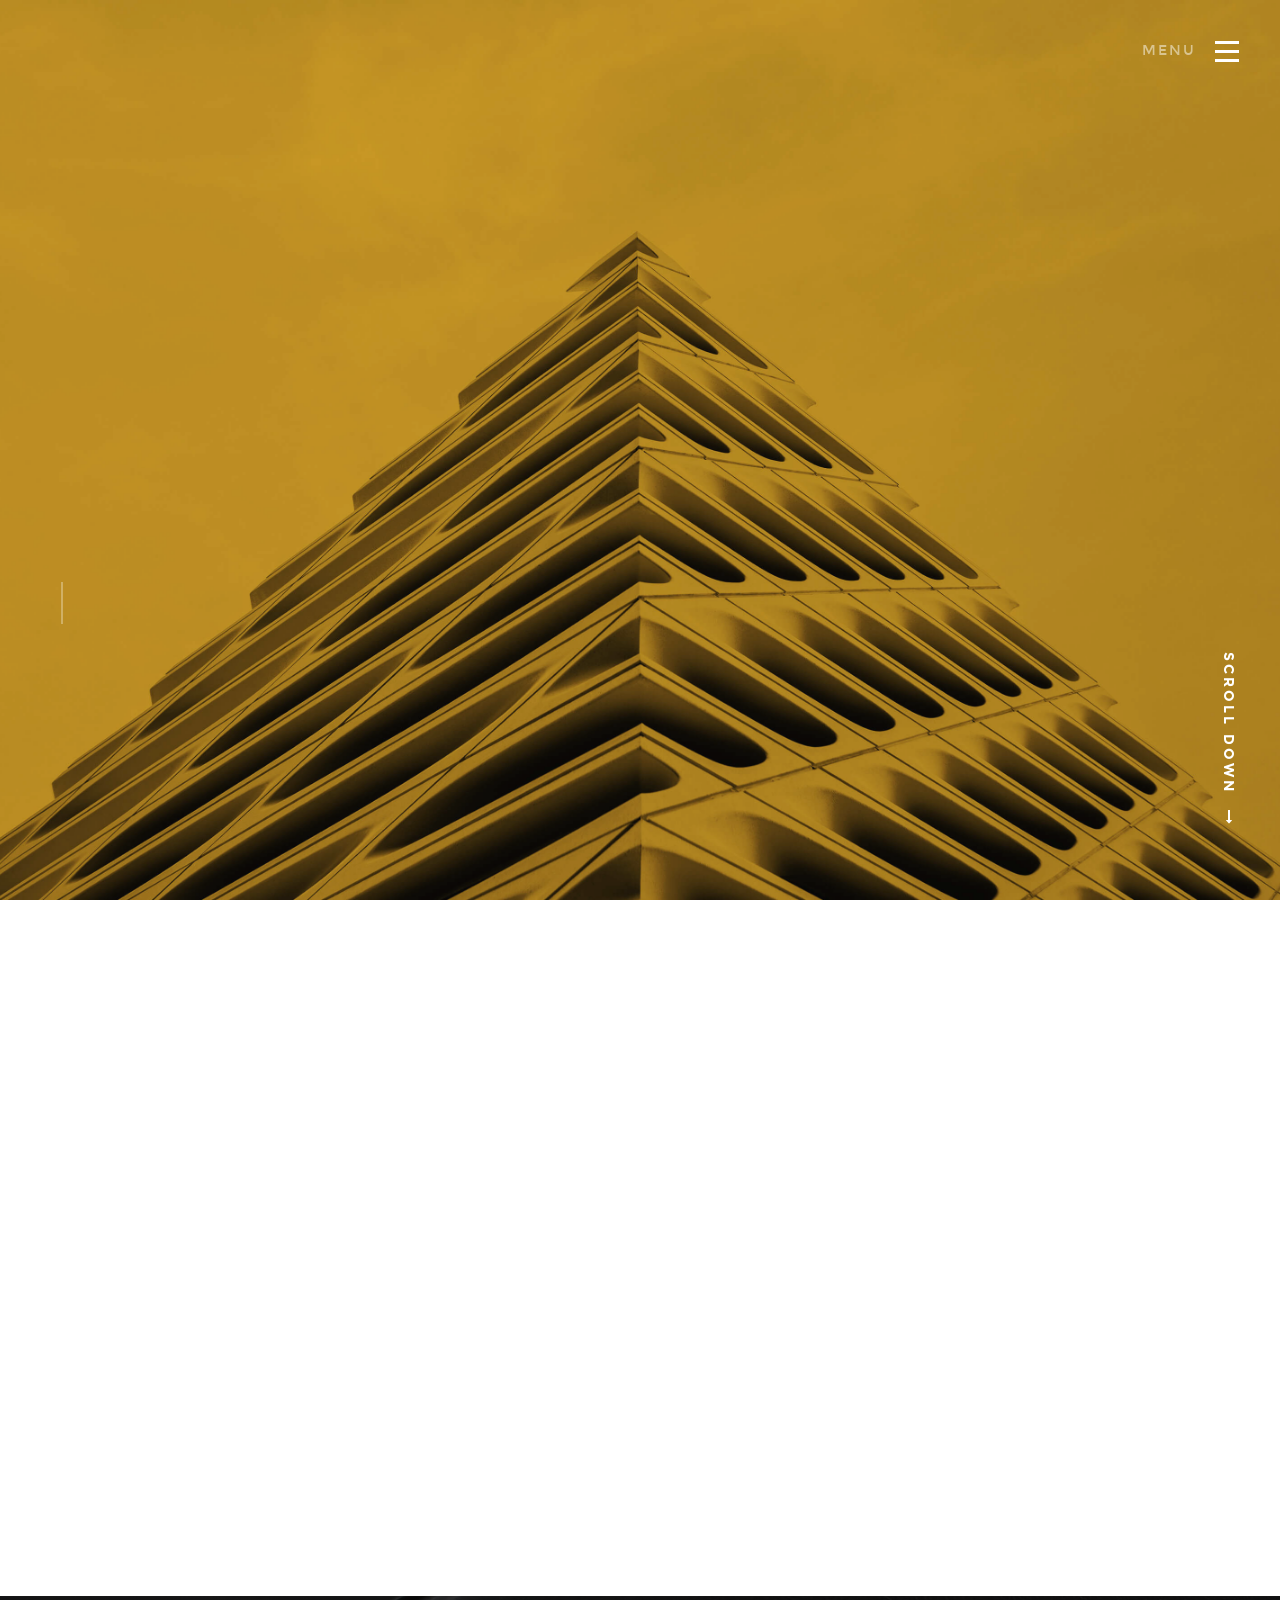
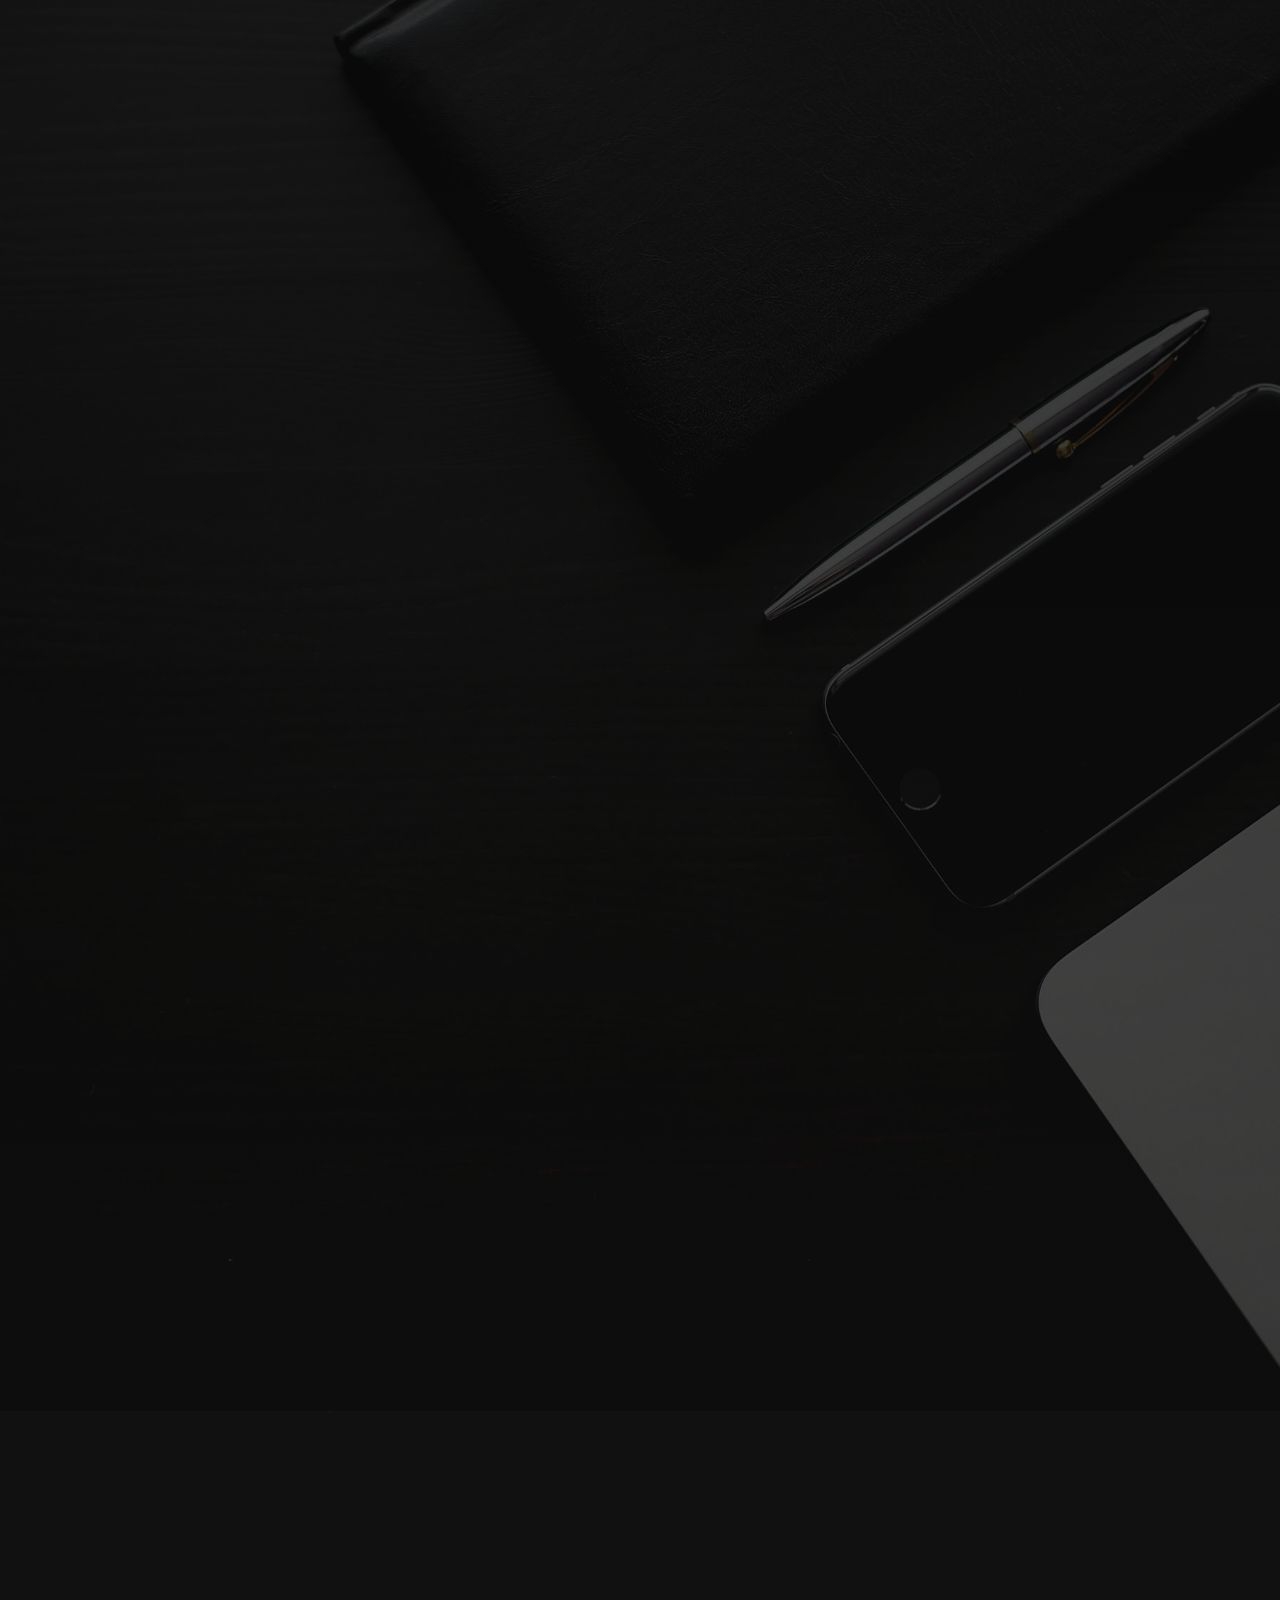
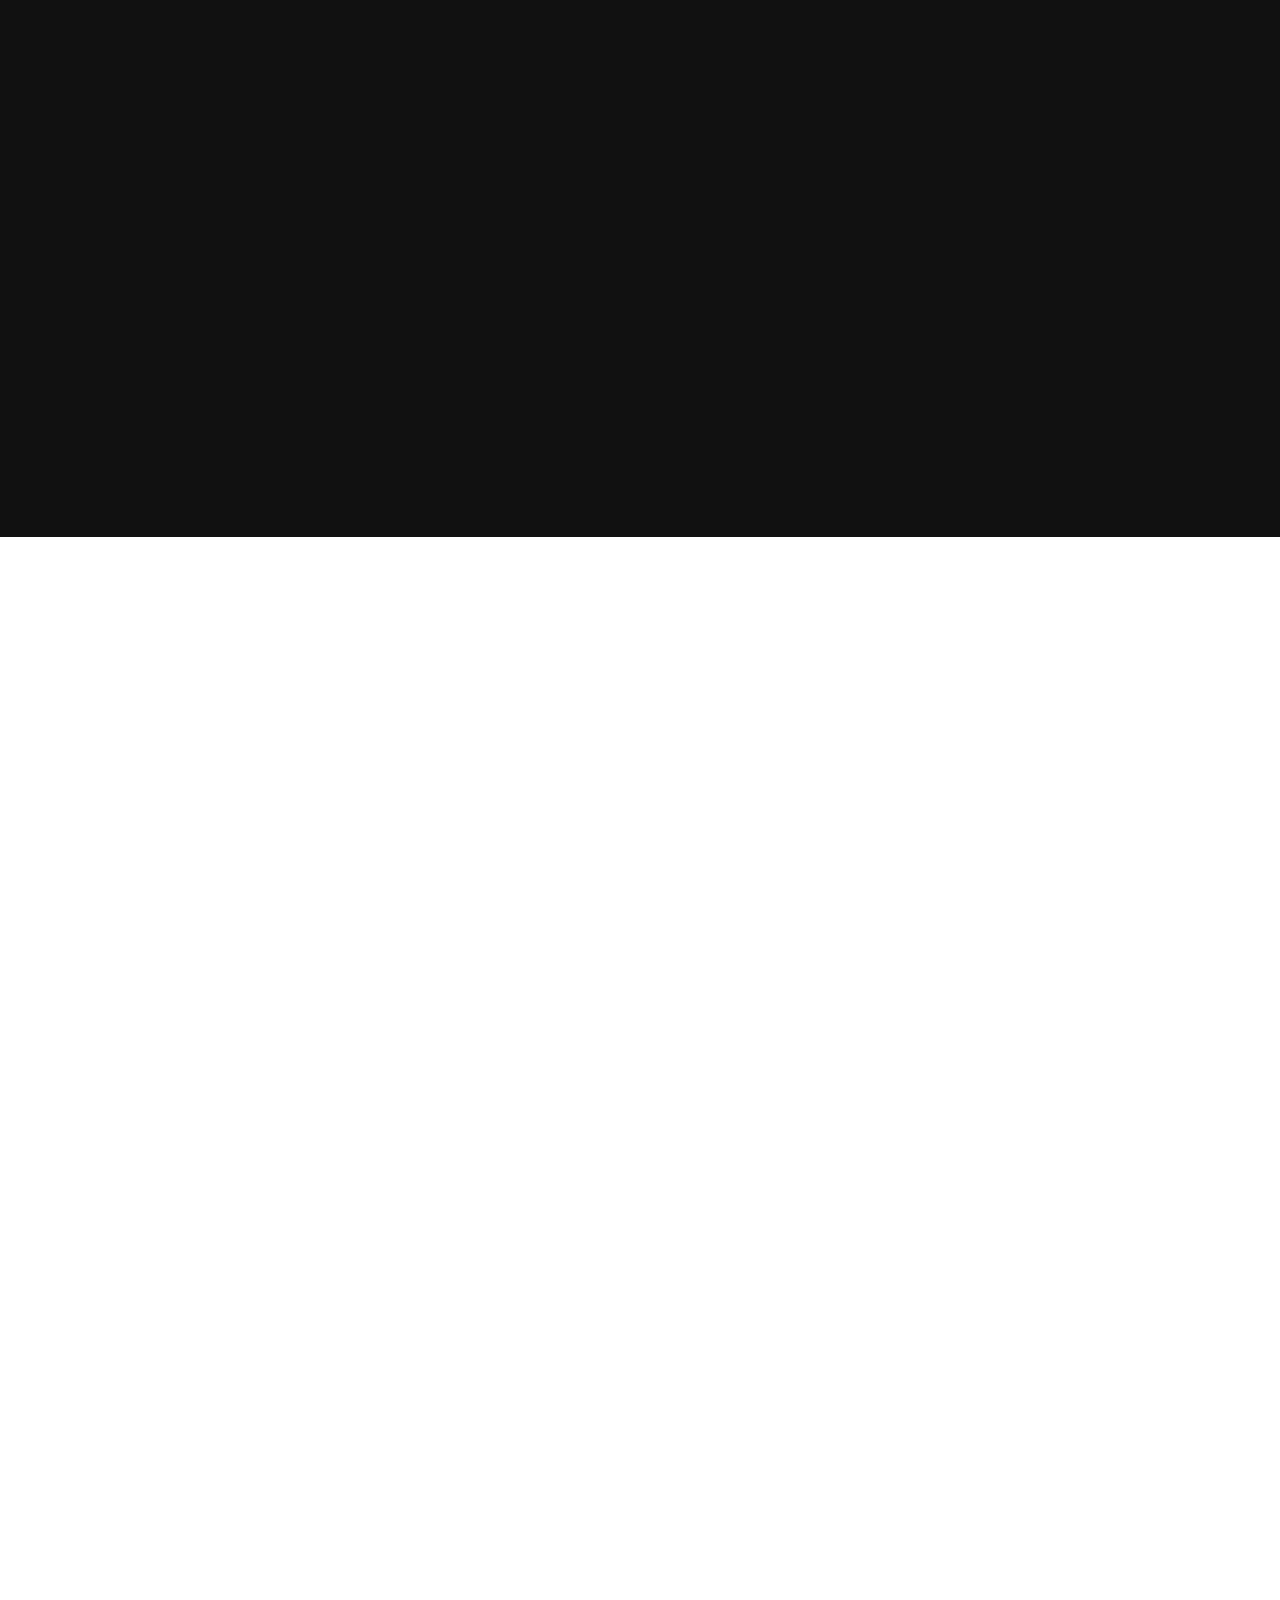
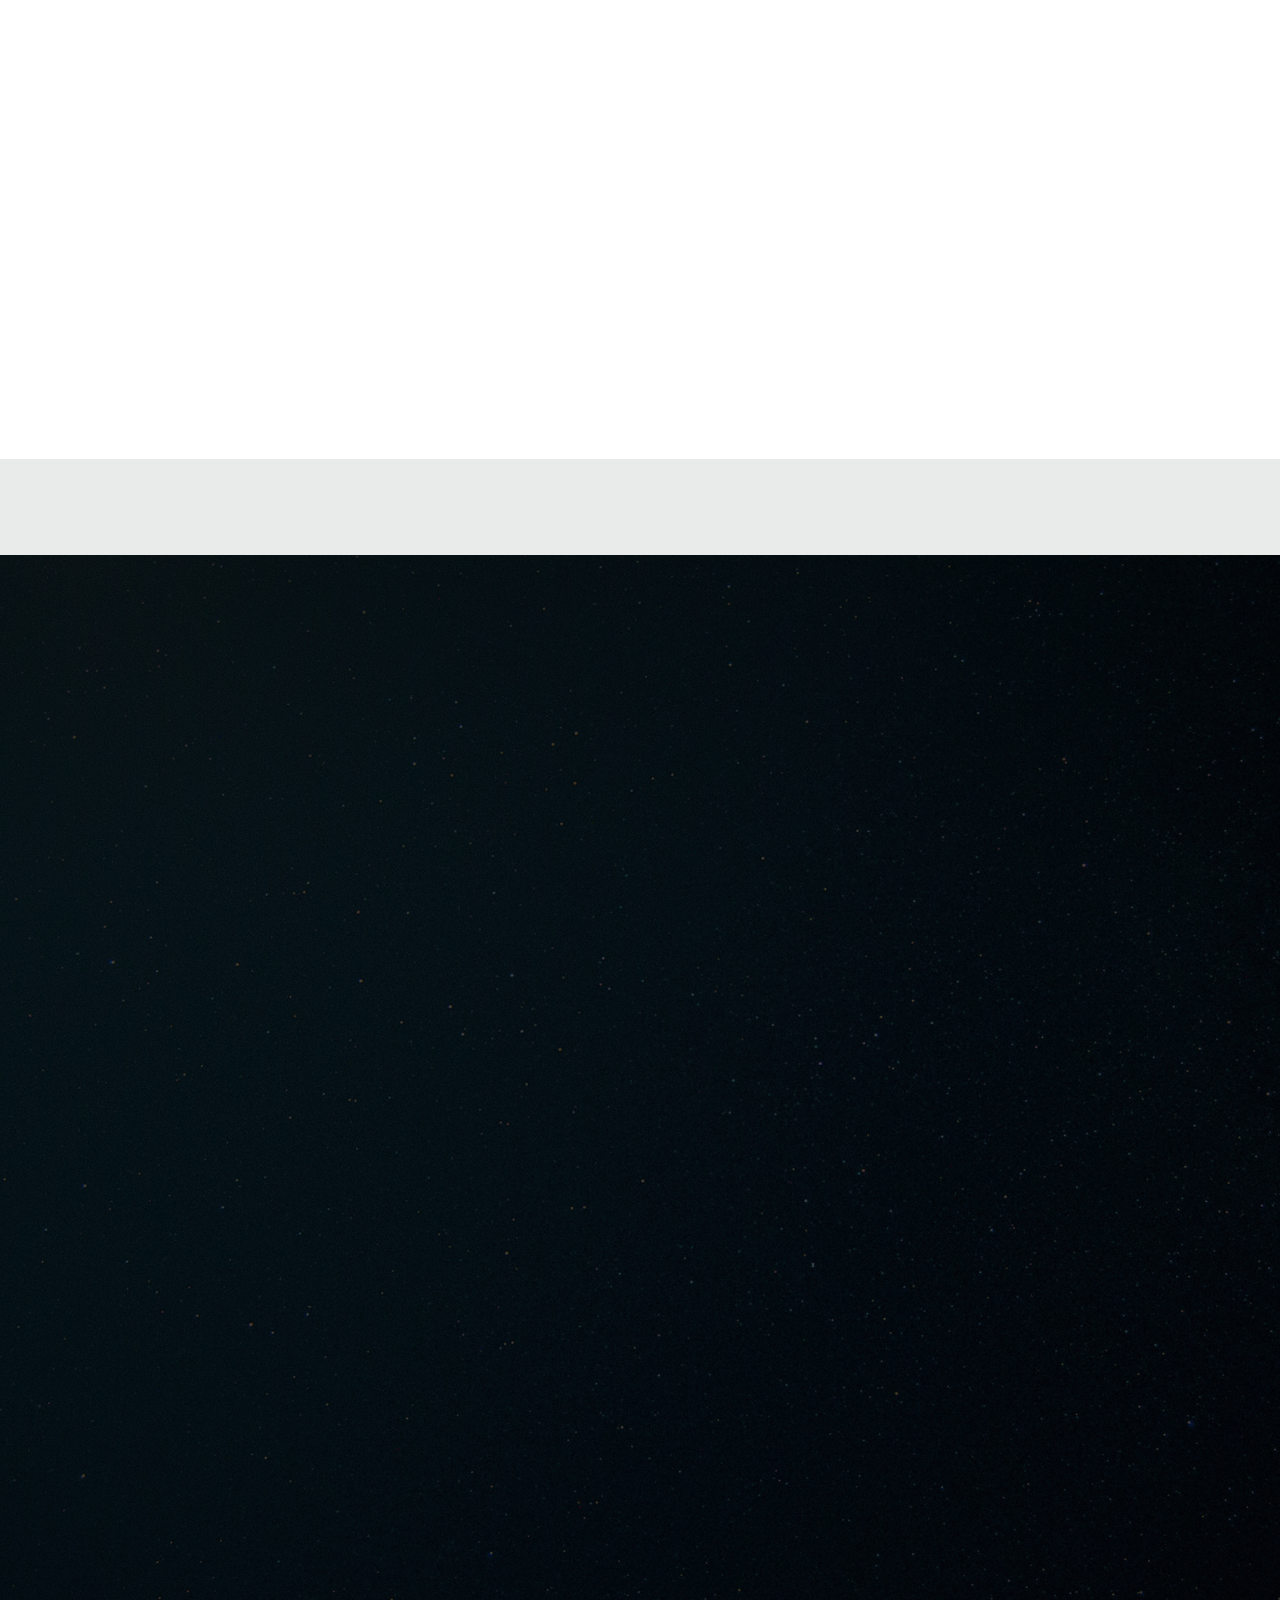
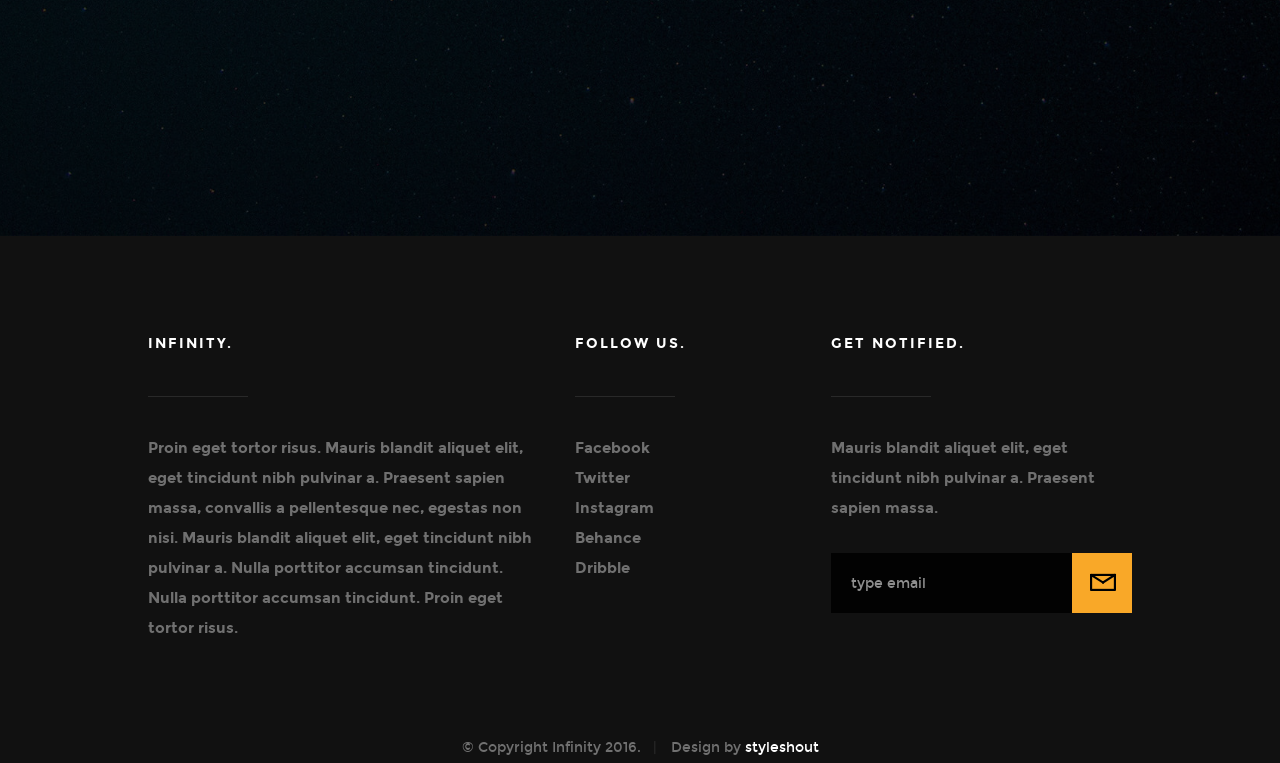
==== index.html @ 38e3e0c9 "first commit" ====
<!DOCTYPE html>
<!--[if IE 8 ]><html class="no-js oldie ie8" lang="en"> <![endif]-->
<!--[if IE 9 ]><html class="no-js oldie ie9" lang="en"> <![endif]-->
<!--[if (gte IE 9)|!(IE)]><!-->
<html class="no-js" lang="ko">
<!--<![endif]-->

<head>

    <!--- basic page needs
   ================================================== -->
    <meta charset="utf-8">
    <title>OLIE</title>
    <meta name="description" content="">
    <meta name="author" content="">

    <!-- mobile specific metas
   ================================================== -->
    <meta name="viewport" content="width=device-width, initial-scale=1, maximum-scale=1">

    <!-- CSS
   ================================================== -->
    <link rel="stylesheet" href="css/base.css">
    <link rel="stylesheet" href="css/vendor.css">
    <link rel="stylesheet" href="css/main.css">

    <!-- script
   ================================================== -->
    <script src="js/modernizr.js"></script>
    <script src="js/pace.min.js"></script>

    <!-- favicons
	================================================== -->
    <link rel="shortcut icon" href="favicon.ico" type="image/x-icon">
    <link rel="icon" href="favicon.ico" type="image/x-icon">

</head>

<body id="top">

    <!-- header 
   ================================================== -->
    <header>

        <div class="header-logo">
            <a href="index.html">OLIE</a>
        </div>

        <a id="header-menu-trigger" href="#0">
            <span class="header-menu-text">Menu</span>
            <span class="header-menu-icon"></span>
        </a>

        <nav id="menu-nav-wrap">

            <a href="#0" class="close-button" title="close"><span>Close</span></a>

            <h3>Infinity.</h3>

            <ul class="nav-list">
                <li class="current"><a class="smoothscroll" href="#home" title="">Home</a></li>
                <li><a class="smoothscroll" href="#about" title="">About</a></li>
                <li><a class="smoothscroll" href="#services" title="">Services</a></li>
                <li><a class="smoothscroll" href="#portfolio" title="">Works</a></li>
                <li><a class="smoothscroll" href="#contact" title="">Contact</a></li>
            </ul>

            <p class="sponsor-text">
                음악은 누구나 들을 수 있어야 한다. 그래서 OLIE.
            </p>

            <ul class="header-social-list">
                <li>
                    <a href="#"><i class="fa fa-facebook-square"></i></a>
                </li>
                <li>
                    <a href="#"><i class="fa fa-twitter"></i></a>
                </li>
                <li>
                    <a href="#"><i class="fa fa-instagram"></i></a>
                </li>
                <li>
                    <a href="#"><i class="fa fa-behance"></i></a>
                </li>
                <li>
                    <a href="#"><i class="fa fa-dribbble"></i></a>
                </li>
            </ul>

        </nav>
        <!-- end #menu-nav-wrap -->

    </header>
    <!-- end header -->


    <!-- home
   ================================================== -->
    <section id="home">

        <div class="overlay"></div>

        <div class="home-content-table">
            <div class="home-content-tablecell">
                <div class="row">
                    <div class="col-twelve">

                        <h3 class="animate-intro">음악은 누구나 들을 수 있어야 한다</h3>
                        <h1 class="animate-intro">
                            THIS IS<br>OLIE
                        </h1>

                        <div class="more animate-intro">
                            <a class="smoothscroll button stroke" href="#about">
				  					다운로드
				  				</a>
                        </div>

                    </div>
                    <!-- end col-twelve -->
                </div>
                <!-- end row -->
            </div>
            <!-- end home-content-tablecell -->
        </div>
        <!-- end home-content-table -->

        <ul class="home-social-list">
            <li class="animate-intro">
                <a href="#"><i class="fa fa-facebook-square"></i></a>
            </li>
            <li class="animate-intro">
                <a href="#"><i class="fa fa-twitter"></i></a>
            </li>
            <li class="animate-intro">
                <a href="#"><i class="fa fa-instagram"></i></a>
            </li>
            <li class="animate-intro">
                <a href="#"><i class="fa fa-behance"></i></a>
            </li>
            <li class="animate-intro">
                <a href="#"><i class="fa fa-dribbble"></i></a>
            </li>
        </ul>
        <!-- end home-social-list -->

        <div class="scrolldown">
            <a href="#about" class="scroll-icon smoothscroll">		
		   	Scroll Down		   	
		   	<i class="fa fa-long-arrow-right" aria-hidden="true"></i>
			</a>
        </div>

    </section>
    <!-- end home -->


    <!-- about
   ================================================== -->
    <section id="about">

        <div class="row about-wrap">
            <div class="col-full">

                <div class="about-profile-bg"></div>

                <div class="intro">
                    <h3 class="animate-this">About</h3>
                    <p class="lead animate-this"><span>OLIE</span>는<br>'음악을 듣기 위해 왜 비용을 지불해야 할까'<br>라는 생각에서 시작되었습니다.</p>
                </div>

            </div>
            <!-- end col-full  -->
        </div>
        <!-- end about-wrap  -->

    </section>
    <!-- end about -->


    <!-- about
   ================================================== -->
    <section id="services">

        <div class="overlay"></div>
        <div class="gradient-overlay"></div>

        <div class="row narrow section-intro with-bottom-sep animate-this">
            <div class="col-full">

                <h3>Function</h3>
                <h1>What Can This Do.</h1>

                <p class="lead">OLIE가 PLAY가 할 수 있는 것, 너무 많아서 다 헤아리기 어려울 정도.</p>

            </div>
            <!-- end col-full -->
        </div>
        <!-- end row -->

        <div class="row services-content">

            <div class="services-list block-1-2 block-tab-full group">

                <div class="bgrid service-item animate-this">

                    <span class="icon"><i class="icon-link"></i></span>

                    <div class="service-content">
                        <h3 class="h05">무엇이든</h3>

                        <p>세상 그 무엇이든 플레이.<br>공식음원은 물론 유튜브 영상까지.<br>OLIE의 친화력은 그 누구도 따라잡지 못합니다.
                        </p>
                    </div>

                </div>
                <!-- end bgrid -->

                <div class="bgrid service-item animate-this">

                    <span class="icon"><i class="icon-earth"></i></span>

                    <div class="service-content">
                        <h3 class="h05">Web Design</h3>

                        <p>Sed ut perspiciatis unde omnis iste natus error sit voluptatem accusantium doloremque laudantium, totam rem aperiam, eaque ipsa quae ab illo inventore veritatis et quasi architecto beatae vitae dicta sunt explicabo. Nemo enim ipsam
                            voluptatem quia voluptas sit aspernatur aut odit aut fugit.
                        </p>
                    </div>

                </div>
                <!-- end bgrid -->

                <div class="bgrid service-item animate-this">

                    <span class="icon"><i class="icon-lego-block"></i></span>

                    <div class="service-content">
                        <h3 class="h05">Web Development</h3>

                        <p>Sed ut perspiciatis unde omnis iste natus error sit voluptatem accusantium doloremque laudantium, totam rem aperiam, eaque ipsa quae ab illo inventore veritatis et quasi architecto beatae vitae dicta sunt explicabo. Nemo enim ipsam
                            voluptatem quia voluptas sit aspernatur aut odit aut fugit.
                        </p>
                    </div>

                </div>
                <!-- end bgrid -->

                <div class="bgrid service-item animate-this">

                    <span class="icon"><i class="icon-megaphone"></i></span>

                    <div class="service-content">
                        <h3 class="h05">Marketing</h3>

                        <p>Sed ut perspiciatis unde omnis iste natus error sit voluptatem accusantium doloremque laudantium, totam rem aperiam, eaque ipsa quae ab illo inventore veritatis et quasi architecto beatae vitae dicta sunt explicabo. Nemo enim ipsam
                            voluptatem quia voluptas sit aspernatur aut odit aut fugit.
                        </p>
                    </div>

                </div>
                <!-- end bgrid -->

            </div>
            <!-- end services-list -->

        </div>
        <!-- end services-content -->

    </section>
    <!-- end services -->


    <!-- portfolio
   ================================================== -->
    <section id="portfolio">

        <div class="intro-wrap">

            <div class="row narrow section-intro with-bottom-sep animate-this">
                <div class="col-twelve">
                    <h3>Showcase</h3>
                    <h1>See Our Featured Projects.</h1>

                    <p class="lead">Lorem ipsum Dolor adipisicing nostrud et aute Excepteur amet commodo ea dolore irure esse Duis nulla sint fugiat cillum ullamco proident aliquip quis qui voluptate dolore veniam Ut laborum non est in officia.</p>
                </div>
            </div>
            <!-- end row section-intro -->

        </div>
        <!-- end intro-wrap -->

        <div class="row portfolio-content">
            <div class="col-twelve">
                <div id="folio-wrap" class="bricks-wrapper">

                    <div class="brick folio-item">
                        <div class="item-wrap animate-this" data-src="images/portfolio/gallery/g-shutterbug.jpg" data-sub-html="#01">
                            <a href="#" class="overlay">
                                <img src="images/portfolio/shutterbug.jpg" alt="Skaterboy">
                                <div class="item-text">
                                    <span class="folio-types">
		     					      Web Development
		     					   </span>
                                    <h3 class="folio-title">Shutterbug</h3>
                                </div>
                            </a>
                            <a href="https://www.behance.net/" class='details-link' title="details">
                                <i class="icon-link"></i>
                            </a>
                        </div>
                        <!-- end item-wrap -->

                        <div id="01" class='hide'>
                            <h4>Shutterbug</h4>
                            <p>Lorem ipsum Dolor deserunt labore sint officia. Magna et aute enim proident tempor sunt quis nulla voluptate fugiat velit. <a href="https://www.behance.net/">Details</a></p>
                        </div>
                    </div>
                    <!-- end folio-item -->

                    <div class="brick folio-item">
                        <div class="item-wrap animate-this" data-src="images/portfolio/gallery/g-yellowwall.jpg" data-sub-html="#02">
                            <a href="#" class="overlay">
                                <img src="images/portfolio/yellowwall.jpg" alt="Shutterbug">
                                <div class="item-text">
                                    <span class="folio-types">
		     					      Marketing
		     					   </span>
                                    <h3 class="folio-title">Yellow Wall</h3>
                                </div>
                            </a>
                            <a href="https://www.behance.net/" class='details-link' title="details">
                                <i class="icon-link"></i>
                            </a>
                        </div>
                        <!-- end item-wrap -->

                        <div id="02" class='hide'>
                            <h4>Yellow Wall</h4>
                            <p>Lorem ipsum Dolor deserunt labore sint officia. Magna et aute enim proident tempor sunt quis nulla voluptate fugiat velit. <a href="https://www.behance.net/">Details</a></p>
                        </div>
                    </div>
                    <!-- end folio-item -->

                    <div class="brick folio-item">
                        <div class="item-wrap animate-this" data-src="images/portfolio/gallery/g-architecture.jpg" data-sub-html="#03">
                            <a href="#" class="overlay">
                                <img src="images/portfolio/architecture.jpg" alt="Explore">
                                <div class="item-text">
                                    <span class="folio-types">
		     					      Web Design
		     					   </span>
                                    <h3 class="folio-title">Architecture</h3>
                                </div>
                            </a>
                            <a href="https://www.behance.net/" class='details-link' title="details">
                                <i class="icon-link"></i>
                            </a>
                        </div>
                        <!-- end item-wrap -->

                        <div id="03" class='hide'>
                            <h4>Architecture</h4>
                            <p>Lorem ipsum Dolor deserunt labore sint officia. Magna et aute enim proident tempor sunt quis nulla voluptate fugiat velit. <a href="https://www.behance.net/">Details</a></p>
                        </div>
                    </div>
                    <!-- end folio-item -->

                    <div class="brick folio-item">
                        <div class="item-wrap animate-this" data-src="images/portfolio/gallery/g-minimalismo.jpg" data-sub-html="#04">
                            <a href="#" class="overlay">
                                <img src="images/portfolio/minimalismo.jpg" alt="Minimalismo">
                                <div class="item-text">
                                    <span class="folio-types">
		     					      Web Design
		     					   </span>
                                    <h3 class="folio-title">Minimalismo</h3>
                                </div>
                            </a>
                            <a href="https://www.behance.net/" class='details-link' title="details">
                                <i class="icon-link"></i>
                            </a>
                        </div>
                        <!-- end item-wrap -->

                        <div id="04" class='hide'>
                            <h4>Minimalismo</h4>
                            <p>Lorem ipsum Dolor deserunt labore sint officia. Magna et aute enim proident tempor sunt quis nulla voluptate fugiat velit. <a href="https://www.behance.net/">Details</a></p>
                        </div>
                    </div>
                    <!-- end folio-item -->

                    <div class="brick folio-item">
                        <div class="item-wrap animate-this" data-src="images/portfolio/gallery/g-skaterboy.jpg" data-sub-html="#05">
                            <a href="#" class="overlay">
                                <img src="images/portfolio/skaterboy.jpg" alt="Bicycle">
                                <div class="item-text">
                                    <span class="folio-types">
		     					      Branding
		     					   </span>
                                    <h3 class="folio-title">Skaterboy</h3>
                                </div>
                            </a>
                            <a href="https://www.behance.net/" class='details-link' title="details">
                                <i class="icon-link"></i>
                            </a>
                        </div>
                        <!-- end item-wrap -->

                        <div id="05" class='hide'>
                            <h4>Skaterboy</h4>
                            <p>Lorem ipsum Dolor deserunt labore sint officia. Magna et aute enim proident tempor sunt quis nulla voluptate fugiat velit. <a href="https://www.behance.net/">Details</a></p>
                        </div>
                    </div>
                    <!-- end folio-item -->

                    <div class="brick folio-item">
                        <div class="item-wrap animate-this" data-src="images/portfolio/gallery/g-salad.jpg" data-sub-html="#06">
                            <a href="#" class="overlay">
                                <img src="images/portfolio/salad.jpg" alt="Salad">
                                <div class="item-text">
                                    <span class="folio-types">
		     					      Branding
		     					   </span>
                                    <h3 class="folio-title">Salad</h3>
                                </div>
                            </a>
                            <a href="https://www.behance.net/" class='details-link' title="details">
                                <i class="icon-link"></i>
                            </a>
                        </div>
                        <!-- end item-wrap -->

                        <div id="06" class='hide'>
                            <h4>Salad</h4>
                            <p>Lorem ipsum Dolor deserunt labore sint officia. Magna et aute enim proident tempor sunt quis nulla voluptate fugiat velit. <a href="www.behance.net">Details</a></p>
                        </div>
                    </div>
                    <!-- end folio-item -->

                </div>
                <!-- end folio-wrap -->
            </div>
            <!-- end twelve -->
        </div>
        <!-- end portfolio-content -->

    </section>
    <!-- end portfolio -->


    <!-- Testimonials Section
   ================================================== -->
    <section id="testimonials">

        <div class="row">
            <div class="col-twelve">
                <h2 class="animate-this">What They Say About Us.</h2>
            </div>
        </div>

        <div class="row flex-container">

            <div id="testimonial-slider" class="flex-slider animate-this">

                <ul class="slides">

                    <li>
                        <p>
                            Your work is going to fill a large part of your life, and the only way to be truly satisfied is to do what you believe is great work. And the only way to do great work is to love what you do. If you haven't found it yet, keep looking. Don't settle. As
                            with all matters of the heart, you'll know when you find it.
                        </p>

                        <div class="testimonial-author">
                            <img src="images/avatars/user-02.jpg" alt="Author image">
                            <div class="author-info">
                                Steve Jobs
                                <span class="position">CEO, Apple.</span>
                            </div>
                        </div>
                    </li>
                    <!-- end slide -->

                    <li>
                        <p>
                            This is Photoshop's version of Lorem Ipsum. Proin gravida nibh vel velit auctor aliquet. Aenean sollicitudin, lorem quis bibendum auctor, nisi elit consequat ipsum, nec sagittis sem nibh id elit. Duis sed odio sit amet nibh vulputate cursus a sit amet
                            mauris.
                        </p>

                        <div class="testimonial-author">
                            <img src="images/avatars/user-03.jpg" alt="Author image">
                            <div class="author-info">
                                John Doe
                                <span>CEO, ABC Corp.</span>
                            </div>
                        </div>
                    </li>
                    <!-- end slide -->

                </ul>
                <!-- end slides -->

            </div>
            <!-- end testimonial-slider -->

        </div>
        <!-- end flex-container -->

    </section>
    <!-- end testimonials -->


    <!-- stats
   ================================================== -->
    <section id="clients">

        <div class="row animate-this">
            <div class="col-twelve">

                <div class="client-lists owl-carousel">
                    <div><img src="images/clients/mozilla.png" alt=""></div>
                    <div><img src="images/clients/bower.png" alt=""></div>
                    <div><img src="images/clients/codepen.png" alt=""></div>
                    <div><img src="images/clients/envato.png" alt=""></div>
                    <div><img src="images/clients/firefox.png" alt=""></div>
                    <div><img src="images/clients/grunt.png" alt=""></div>
                    <div><img src="images/clients/evernote.png" alt=""></div>
                    <div><img src="images/clients/github.png" alt=""></div>
                    <div><img src="images/clients/joomla.png" alt=""></div>
                    <div><img src="images/clients/jQuery.png" alt=""></div>
                    <div><img src="images/clients/wordpress.png" alt=""></div>
                </div>

            </div>
            <!-- end col-twelve -->
        </div>
        <!-- end row -->

    </section>
    <!-- end clients -->


    <!-- contact
   ================================================== -->
    <section id="contact">

        <div class="overlay"></div>

        <div class="row narrow section-intro with-bottom-sep animate-this">
            <div class="col-twelve">
                <h3>Contact</h3>
                <h1>Get In Touch.</h1>

                <p class="lead">Quisque velit nisi, pretium ut lacinia in, elementum id enim. Curabitur arcu erat, accumsan id imperdiet et, porttitor at sem. Lorem ipsum dolor sit amet, consectetur adipiscing elit. Praesent sapien massa, convallis a pellentesque nec,
                    egestas non nisi.</p>
            </div>
        </div>
        <!-- end section-intro -->

        <div class="row contact-content">

            <div class="col-seven tab-full animate-this">

                <h5>Send Us A Message</h5>

                <!-- form -->
                <form name="contactForm" id="contactForm" method="post">

                    <div class="form-field">
                        <input name="contactName" type="text" id="contactName" placeholder="Name" value="" minlength="2" required="">
                    </div>

                    <div class="row">
                        <div class="col-six tab-full">
                            <div class="form-field">
                                <input name="contactEmail" type="email" id="contactEmail" placeholder="Email" value="" required="">
                            </div>
                        </div>
                        <div class="col-six tab-full">
                            <div class="form-field">
                                <input name="contactSubject" type="text" id="contactSubject" placeholder="Subject" value="">
                            </div>
                        </div>
                    </div>

                    <div class="form-field">
                        <textarea name="contactMessage" id="contactMessage" placeholder="message" rows="10" cols="50" required=""></textarea>
                    </div>

                    <div class="form-field">
                        <button class="submitform">Submit</button>

                        <div id="submit-loader">
                            <div class="text-loader">Sending...</div>
                            <div class="s-loader">
                                <div class="bounce1"></div>
                                <div class="bounce2"></div>
                                <div class="bounce3"></div>
                            </div>
                        </div>
                    </div>

                </form>
                <!-- end form -->

                <!-- contact-warning -->
                <div id="message-warning"></div>

                <!-- contact-success -->
                <div id="message-success">
                    <i class="fa fa-check"></i>Your message was sent, thank you!<br>
                </div>

            </div>
            <!-- end col-seven -->

            <div class="col-four tab-full contact-info end animate-this">

                <h5>Contact Information</h5>

                <div class="cinfo">
                    <h6>Where to Find Us</h6>
                    <p>
                        1600 Amphitheatre Parkway<br> Mountain View, CA<br> 94043 US
                    </p>
                </div>
                <!-- end cinfo -->

                <div class="cinfo">
                    <h6>Email Us At</h6>
                    <p>
                        someone@infinitysite.com<br> info@infinitysite.com
                    </p>
                </div>
                <!-- end cinfo -->

                <div class="cinfo">
                    <h6>Call Us At</h6>
                    <p>
                        Phone: (+63) 555 1212<br> Mobile: (+63) 555 0100<br> Fax: (+63) 555 0101
                    </p>
                </div>

            </div>
            <!-- end cinfo -->

        </div>
        <!-- end row contact-content -->

    </section>
    <!-- end contact -->


    <!-- footer
   ================================================== -->
    <footer>
        <div class="footer-main">

            <div class="row">

                <div class="col-five tab-full footer-about">

                    <h4 class="h05">Infinity.</h4>

                    <p>Proin eget tortor risus. Mauris blandit aliquet elit, eget tincidunt nibh pulvinar a. Praesent sapien massa, convallis a pellentesque nec, egestas non nisi. Mauris blandit aliquet elit, eget tincidunt nibh pulvinar a. Nulla porttitor
                        accumsan tincidunt. Nulla porttitor accumsan tincidunt. Proin eget tortor risus.</p>

                </div>
                <!-- end footer-about -->

                <div class="col-three tab-full footer-social">

                    <h4 class="h05">Follow Us.</h4>

                    <ul class="list-links">
                        <li><a href="#">Facebook</a></li>
                        <li><a href="#">Twitter</a></li>
                        <li><a href="#">Instagram</a></li>
                        <li><a href="#">Behance</a></li>
                        <li><a href="#">Dribble</a></li>
                    </ul>

                </div>
                <!-- end footer-social -->

                <div class="col-four tab-full footer-subscribe end">

                    <h4 class="h05">Get Notified.</h4>

                    <p>Mauris blandit aliquet elit, eget tincidunt nibh pulvinar a. Praesent sapien massa.</p>

                    <div class="subscribe-form">

                        <form id="mc-form" class="group" novalidate="true">

                            <input type="email" value="" name="dEmail" class="email" id="mc-email" placeholder="type email" required="">

                            <!-- <input type="submit" name="subscribe" > -->
                            <button><i class="icon-mail"></i></button>

                            <label for="mc-email" class="subscribe-message"></label>

                        </form>

                    </div>

                </div>
                <!-- end footer-subscribe -->

            </div>
            <!-- end row -->

        </div>
        <!-- end footer-main -->

        <div class="footer-bottom">

            <div class="row">

                <div class="col-twelve">
                    <div class="copyright">
                        <span>© Copyright Infinity 2016.</span>
                        <span>Design by <a href="http://www.styleshout.com/">styleshout</a></span>
                    </div>
                </div>

            </div>

        </div>
        <!-- end footer-bottom -->

        <div id="go-top">
            <a class="smoothscroll" title="Back to Top" href="#top">
                <i class="fa fa-long-arrow-up" aria-hidden="true"></i>
            </a>
        </div>
    </footer>

    <div id="preloader">
        <div id="loader"></div>
    </div>

    <!-- Java Script
   ================================================== -->
    <script src="js/jquery-2.1.3.min.js"></script>
    <script src="js/plugins.js"></script>
    <script src="js/main.js"></script>

</body>

</html>
---- css/base.css ----
/* =================================================================== 
 *
 *  Infinity v1.0 Base Stylesheet
 *  01-02-2017
 *  ------------------------------------------------------------------
 *  TOC:
 *  01. reset
 *  02. basic/base setup styles
 *  03. grid
 *  04. MISC
 *
 * =================================================================== */

/* ===================================================================
 *  01. reset - normalize.css v3.0.2 | MIT License | git.io/normalize
 *
 * ------------------------------------------------------------------- */
html {
  font-family: sans-serif;
  -ms-text-size-adjust: 100%;
  -webkit-text-size-adjust: 100%;
}

body {
  margin: 0;
}

article,
aside,
details,
figcaption,
figure,
footer,
header,
hgroup,
main,
menu,
nav,
section,
summary {
  display: block;
}

audio, canvas, progress, video {
  display: inline-block;
  vertical-align: baseline;
}

audio:not([controls]) {
  display: none;
  height: 0;
}

[hidden],
template {
  display: none;
}

a {
  background: transparent;
}

a:active, a:hover {
  outline: 0;
}

abbr[title] {
  border-bottom: 1px dotted;
}

b, strong {
  font-weight: bold;
}

dfn {
  font-style: italic;
}

h1 {
  font-size: 2em;
  margin: 0.67em 0;
}

mark {
  background: #ff0;
  color: #000;
}

small {
  font-size: 80%;
}

sub,
sup {
  font-size: 75%;
  line-height: 0;
  position: relative;
  vertical-align: baseline;
}

sup {
  top: -0.5em;
}

sub {
  bottom: -0.25em;
}

img {
  border: 0;
}

svg:not(:root) {
  overflow: hidden;
}

figure {
  margin: 1em 40px;
}

hr {
  -moz-box-sizing: content-box;
  box-sizing: content-box;
  height: 0;
}

pre {
  overflow: auto;
}

code,
kbd,
pre,
samp {
  font-family: monospace, monospace;
  font-size: 1em;
}

button, input, optgroup,
select, textarea {
  color: inherit;
  font: inherit;
  margin: 0;
}

button {
  overflow: visible;
}

button, select {
  text-transform: none;
}

button,
html input[type="button"],
input[type="reset"],
input[type="submit"] {
  -webkit-appearance: button;
  cursor: pointer;
}

button[disabled],
html input[disabled] {
  cursor: default;
}

button::-moz-focus-inner,
input::-moz-focus-inner {
  border: 0;
  padding: 0;
}

input {
  line-height: normal;
}

input[type="checkbox"],
input[type="radio"] {
  box-sizing: border-box;
  padding: 0;
}

input[type="number"]::-webkit-inner-spin-button,
input[type="number"]::-webkit-outer-spin-button {
  height: auto;
}

input[type="search"] {
  -webkit-appearance: textfield;
  -moz-box-sizing: content-box;
  -webkit-box-sizing: content-box;
  box-sizing: content-box;
}

input[type="search"]::-webkit-search-cancel-button,
input[type="search"]::-webkit-search-decoration {
  -webkit-appearance: none;
}

fieldset {
  border: 1px solid #c0c0c0;
  margin: 0 2px;
  padding: 0.35em 0.625em 0.75em;
}

legend {
  border: 0;
  padding: 0;
}

textarea {
  overflow: auto;
}

optgroup {
  font-weight: bold;
}

table {
  border-collapse: collapse;
  border-spacing: 0;
}

td, th {
  padding: 0;
}

/* ===================================================================
 *  02. basic/base setup styles - (_basic.scss)
 *
 * ------------------------------------------------------------------- */
html {
  font-size: 62.5%;
  box-sizing: border-box;
}

*,
*::before,
*::after {
  box-sizing: inherit;
}

body {
  font-weight: normal;
  line-height: 1;
  text-rendering: optimizeLegibility;
  word-wrap: break-word;
  -webkit-overflow-scrolling: touch;
  -webkit-text-size-adjust: none;
}

body, input, button {
  -moz-osx-font-smoothing: grayscale;
  -webkit-font-smoothing: antialiased;
}

/* ------------------------------------------------------------------- 
 * Media - (_basic.scss)
 * ------------------------------------------------------------------- */
img, video {
  max-width: 100%;
  height: auto;
}

/* ------------------------------------------------------------------- 
 * Typography resets - (_basic.scss)
 * ------------------------------------------------------------------- */
div, dl, dt, dd, ul, ol, li, h1, h2, h3, h4, h5, h6, pre, form, p, blockquote, th, td {
  margin: 0;
  padding: 0;
}

h1, h2, h3, h4, h5, h6 {
  -webkit-font-variant-ligatures: common-ligatures;
  -moz-font-variant-ligatures: common-ligatures;
  font-variant-ligatures: common-ligatures;
  text-rendering: optimizeLegibility;
}

em, i {
  font-style: italic;
  line-height: inherit;
}

strong, b {
  font-weight: bold;
  line-height: inherit;
}

small {
  font-size: 60%;
  line-height: inherit;
}

ol, ul {
  list-style: none;
}

li {
  display: block;
}

/* ------------------------------------------------------------------- 
 * links - (_basic.scss)
 * ------------------------------------------------------------------- */
a {
  text-decoration: none;
  line-height: inherit;
}

a img {
  border: none;
}

/* ------------------------------------------------------------------- 
 * inputs - (_basic.scss)
 * ------------------------------------------------------------------- */
fieldset {
  margin: 0;
  padding: 0;
}

input[type="email"],
input[type="number"],
input[type="search"],
input[type="text"],
input[type="tel"],
input[type="url"],
input[type="password"],
textarea {
  -webkit-appearance: none;
  -moz-appearance: none;
  -ms-appearance: none;
  -o-appearance: none;
  appearance: none;
}

/* ===================================================================
 *  03. grid - (_grid.scss)
 *
 * ------------------------------------------------------------------- */
.row {
  width: 94%;
  max-width: 1170px;
  margin: 0 auto;
}
.row:before, .row:after {
  content: "";
  display: table;
}
.row:after {
  clear: both;
}

.row .row {
  width: auto;
  max-width: none;
  margin-left: -20px;
  margin-right: -20px;
}

[class*="col-"], .bgrid {
  float: left;
}

[class*="col-"] + [class*="col-"].end {
  float: right;
}

[class*="col-"] {
  padding: 0 20px;
}

.col-one {
  width: 8.33333%;
}

.col-two, .col-1-6 {
  width: 16.66667%;
}

.col-three, .col-1-4 {
  width: 25%;
}

.col-four, .col-1-3 {
  width: 33.33333%;
}

.col-five {
  width: 41.66667%;
}

.col-six, .col-1-2 {
  width: 50%;
}

.col-seven {
  width: 58.33333%;
}

.col-eight, .col-2-3 {
  width: 66.66667%;
}

.col-nine, .col-3-4 {
  width: 75%;
}

.col-ten, .col-5-6 {
  width: 83.33333%;
}

.col-eleven {
  width: 91.66667%;
}

.col-twelve, .col-full {
  width: 100%;
}

/* ------------------------------------------------------------------- 
 * small screens - (_grid.scss)
 * ------------------------------------------------------------------- */
@media screen and (max-width: 1024px) {
  .row .row {
    margin-left: -18px;
    margin-right: -18px;
  }

  [class*="col-"] {
    padding: 0 18px;
  }
}
/* ------------------------------------------------------------------- 
 * tablets - (_grid.scss)
 * ------------------------------------------------------------------- */
@media screen and (max-width: 768px) {
  .row {
    width: auto;
    padding-left: 30px;
    padding-right: 30px;
  }

  .row .row {
    padding-left: 0;
    padding-right: 0;
    margin-left: -15px;
    margin-right: -15px;
  }

  [class*="col-"] {
    padding: 0 15px;
  }

  .tab-1-4 {
    width: 25%;
  }

  .tab-1-3 {
    width: 33.33333%;
  }

  .tab-1-2 {
    width: 50%;
  }

  .tab-2-3 {
    width: 66.66667%;
  }

  .tab-3-4 {
    width: 75%;
  }

  .tab-full {
    width: 100%;
  }
}
/* ------------------------------------------------------------------- 
 * large mobile devices - (_grid.scss)
 * ------------------------------------------------------------------- */
@media screen and (max-width: 600px) {
  .row {
    padding-left: 25px;
    padding-right: 25px;
  }

  .row .row {
    margin-left: -10px;
    margin-right: -10px;
  }

  [class*="col-"] {
    padding: 0 10px;
  }

  .mob-1-4 {
    width: 25%;
  }

  .mob-1-2 {
    width: 50%;
  }

  .mob-3-4 {
    width: 75%;
  }

  .mob-full {
    width: 100%;
  }
}
/* ------------------------------------------------------------------- 
 * small mobile devices - (_grid.scss)
 * ------------------------------------------------------------------- */
@media screen and (max-width: 400px) {
  .row .row {
    padding-left: 0;
    padding-right: 0;
    margin-left: 0;
    margin-right: 0;
  }

  [class*="col-"] {
    width: 100% !important;
    float: none !important;
    clear: both !important;
    margin-left: 0;
    margin-right: 0;
    padding: 0;
  }

  [class*="col-"] + [class*="col-"].end {
    float: none;
  }
}
/* ===================================================================
 * block grids - (_grid.scss)
 *
 * ------------------------------------------------------------------- */
[class*="block-"]:before, [class*="block-"]:after {
  content: "";
  display: table;
}
[class*="block-"]:after {
  clear: both;
}

.block-1-6 .bgrid {
  width: 16.66667%;
}

.block-1-4 .bgrid {
  width: 25%;
}

.block-1-3 .bgrid {
  width: 33.33333%;
}

.block-1-2 .bgrid {
  width: 50%;
}

/**
 * Clearing for block grid columns. Allow columns with 
 * different heights to align properly.
 */
.block-1-6 .bgrid:nth-child(6n+1),
.block-1-4 .bgrid:nth-child(4n+1),
.block-1-3 .bgrid:nth-child(3n+1),
.block-1-2 .bgrid:nth-child(2n+1) {
  clear: both;
}

/* ------------------------------------------------------------------- 
 * small screens - (_grid.scss)
 * ------------------------------------------------------------------- */
@media screen and (max-width: 1024px) {
  .block-s-1-6 .bgrid {
    width: 16.66667%;
  }

  .block-s-1-4 .bgrid {
    width: 25%;
  }

  .block-s-1-3 .bgrid {
    width: 33.33333%;
  }

  .block-s-1-2 .bgrid {
    width: 50%;
  }

  .block-s-full .bgrid {
    width: 100%;
    clear: both;
  }

  [class*="block-s-"] .bgrid:nth-child(n) {
    clear: none;
  }

  .block-s-1-6 .bgrid:nth-child(6n+1),
  .block-s-1-4 .bgrid:nth-child(4n+1),
  .block-s-1-3 .bgrid:nth-child(3n+1),
  .block-s-1-2 .bgrid:nth-child(2n+1) {
    clear: both;
  }
}
/* ------------------------------------------------------------------- 
 * tablets - (_grid.scss)
 * ------------------------------------------------------------------- */
@media screen and (max-width: 768px) {
  .block-tab-1-6 .bgrid {
    width: 16.66667%;
  }

  .block-tab-1-4 .bgrid {
    width: 25%;
  }

  .block-tab-1-3 .bgrid {
    width: 33.33333%;
  }

  .block-tab-1-2 .bgrid {
    width: 50%;
  }

  .block-tab-full .bgrid {
    width: 100%;
    clear: both;
  }

  [class*="block-tab-"] .bgrid:nth-child(n) {
    clear: none;
  }

  .block-tab-1-6 .bgrid:nth-child(6n+1),
  .block-tab-1-4 .bgrid:nth-child(4n+1),
  .block-tab-1-3 .bgrid:nth-child(3n+1),
  .block-tab-1-2 .bgrid:nth-child(2n+1) {
    clear: both;
  }
}
/* ------------------------------------------------------------------- 
 * large mobile devices - (_grid.scss)
 * ------------------------------------------------------------------- */
@media screen and (max-width: 600px) {
  .block-mob-1-6 .bgrid {
    width: 16.66667%;
  }

  .block-mob-1-4 .bgrid {
    width: 25%;
  }

  .block-mob-1-3 .bgrid {
    width: 33.33333%;
  }

  .block-mob-1-2 .bgrid {
    width: 50%;
  }

  .block-mob-full .bgrid {
    width: 100%;
    clear: both;
  }

  [class*="block-mob-"] .bgrid:nth-child(n) {
    clear: none;
  }

  .block-mob-1-6 .bgrid:nth-child(6n+1),
  .block-mob-1-4 .bgrid:nth-child(4n+1),
  .block-mob-1-3 .bgrid:nth-child(3n+1),
  .block-mob-1-2 .bgrid:nth-child(2n+1) {
    clear: both;
  }
}
/* ------------------------------------------------------------------- 
 * stack on small mobile devices - (_grid.scss)
 * ------------------------------------------------------------------- */
@media screen and (max-width: 400px) {
  .stack .bgrid {
    width: 100% !important;
    float: none !important;
    clear: both !important;
    margin-left: 0;
    margin-right: 0;
  }
}
/* ===================================================================
 *  04. MISC  - (_grid.scss)
 *
 * ------------------------------------------------------------------- */
 
/* Clearing - (http://nicolasgallagher.com/micro-clearfix-hack/
 */
.group:before, .group:after {
  content: "";
  display: table;
}
.group:after {
  clear: both;
}

/* Misc Helper Styles 
 */
.hide {
  display: none;
}

.invisible {
  visibility: hidden;
}

.antialiased {
  -webkit-font-smoothing: antialiased;
  -moz-osx-font-smoothing: grayscale;
}

.overflow-hidden {
  overflow: hidden;
}

.remove-bottom {
  margin-bottom: 0;
}

.half-bottom {
  margin-bottom: 1.5rem !important;
}

.add-bottom {
  margin-bottom: 3rem !important;
}

.no-border {
  border: none;
}

.full-width {
  width: 100%;
}

.text-center {
  text-align: center;
}

.text-left {
  text-align: left;
}

.text-right {
  text-align: right;
}

.pull-left {
  float: left;
}

.pull-right {
  float: right;
}

.align-center {
  margin-left: auto;
  margin-right: auto;
  text-align: center;
}
---- css/vendor.css ----
/* =================================================================== 
 *
 *  Infinity v1.0 Vendor/Third Party CSS 
 *  01-02-2017
 *  ------------------------------------------------------------------
 *
 *  TOC:
 *  01. Animate.css
 *  02. Lightgallery 
 *  03. Owl Carousel 
 *  04. Flexslider
 *
 * =================================================================== */

/**
 * 01. 
 * Animate.css - http://daneden.me/animate
 * Licensed under the MIT license - http://opensource.org/licenses/MIT
 *
 * Copyright (c) 2015 Daniel Eden
 * ===================================================================
 */
.animated {
  -webkit-animation-duration: 1s;
  animation-duration: 1s;
  -webkit-animation-fill-mode: both;
  animation-fill-mode: both;
}

.animated.infinite {
  -webkit-animation-iteration-count: infinite;
  animation-iteration-count: infinite;
}

.animated.hinge {
  -webkit-animation-duration: 2s;
  animation-duration: 2s;
}

.animated.bounceIn, .animated.bounceOut, .animated.flipOutX, .animated.flipOutY {
  -webkit-animation-duration: .75s;
  animation-duration: .75s;
}

@-webkit-keyframes bounce {
  20%,53%,80%,from,to {
    -webkit-animation-timing-function: cubic-bezier(0.215, 0.61, 0.355, 1);
    animation-timing-function: cubic-bezier(0.215, 0.61, 0.355, 1);
    -webkit-transform: translate3d(0, 0, 0);
    transform: translate3d(0, 0, 0);
  }
  40%,43% {
    -webkit-animation-timing-function: cubic-bezier(0.755, 0.05, 0.855, 0.06);
    animation-timing-function: cubic-bezier(0.755, 0.05, 0.855, 0.06);
    -webkit-transform: translate3d(0, -30px, 0);
    transform: translate3d(0, -30px, 0);
  }
  70% {
    -webkit-animation-timing-function: cubic-bezier(0.755, 0.05, 0.855, 0.06);
    animation-timing-function: cubic-bezier(0.755, 0.05, 0.855, 0.06);
    -webkit-transform: translate3d(0, -15px, 0);
    transform: translate3d(0, -15px, 0);
  }
  90% {
    -webkit-transform: translate3d(0, -4px, 0);
    transform: translate3d(0, -4px, 0);
  }
}
@keyframes bounce {
  20%,53%,80%,from,to {
    -webkit-animation-timing-function: cubic-bezier(0.215, 0.61, 0.355, 1);
    animation-timing-function: cubic-bezier(0.215, 0.61, 0.355, 1);
    -webkit-transform: translate3d(0, 0, 0);
    transform: translate3d(0, 0, 0);
  }
  40%,43% {
    -webkit-animation-timing-function: cubic-bezier(0.755, 0.05, 0.855, 0.06);
    animation-timing-function: cubic-bezier(0.755, 0.05, 0.855, 0.06);
    -webkit-transform: translate3d(0, -30px, 0);
    transform: translate3d(0, -30px, 0);
  }
  70% {
    -webkit-animation-timing-function: cubic-bezier(0.755, 0.05, 0.855, 0.06);
    animation-timing-function: cubic-bezier(0.755, 0.05, 0.855, 0.06);
    -webkit-transform: translate3d(0, -15px, 0);
    transform: translate3d(0, -15px, 0);
  }
  90% {
    -webkit-transform: translate3d(0, -4px, 0);
    transform: translate3d(0, -4px, 0);
  }
}
.bounce {
  -webkit-animation-name: bounce;
  animation-name: bounce;
  -webkit-transform-origin: center bottom;
  transform-origin: center bottom;
}

@-webkit-keyframes flash {
  50%,from,to {
    opacity: 1;
  }
  25%,75% {
    opacity: 0;
  }
}
@keyframes flash {
  50%,from,to {
    opacity: 1;
  }
  25%,75% {
    opacity: 0;
  }
}
.flash {
  -webkit-animation-name: flash;
  animation-name: flash;
}

@-webkit-keyframes pulse {
  from {
    -webkit-transform: scale3d(1, 1, 1);
    transform: scale3d(1, 1, 1);
  }
  50% {
    -webkit-transform: scale3d(1.05, 1.05, 1.05);
    transform: scale3d(1.05, 1.05, 1.05);
  }
  to {
    -webkit-transform: scale3d(1, 1, 1);
    transform: scale3d(1, 1, 1);
  }
}
@keyframes pulse {
  from {
    -webkit-transform: scale3d(1, 1, 1);
    transform: scale3d(1, 1, 1);
  }
  50% {
    -webkit-transform: scale3d(1.05, 1.05, 1.05);
    transform: scale3d(1.05, 1.05, 1.05);
  }
  to {
    -webkit-transform: scale3d(1, 1, 1);
    transform: scale3d(1, 1, 1);
  }
}
.pulse {
  -webkit-animation-name: pulse;
  animation-name: pulse;
}

@-webkit-keyframes rubberBand {
  from {
    -webkit-transform: scale3d(1, 1, 1);
    transform: scale3d(1, 1, 1);
  }
  30% {
    -webkit-transform: scale3d(1.25, 0.75, 1);
    transform: scale3d(1.25, 0.75, 1);
  }
  40% {
    -webkit-transform: scale3d(0.75, 1.25, 1);
    transform: scale3d(0.75, 1.25, 1);
  }
  50% {
    -webkit-transform: scale3d(1.15, 0.85, 1);
    transform: scale3d(1.15, 0.85, 1);
  }
  65% {
    -webkit-transform: scale3d(0.95, 1.05, 1);
    transform: scale3d(0.95, 1.05, 1);
  }
  75% {
    -webkit-transform: scale3d(1.05, 0.95, 1);
    transform: scale3d(1.05, 0.95, 1);
  }
  to {
    -webkit-transform: scale3d(1, 1, 1);
    transform: scale3d(1, 1, 1);
  }
}
@keyframes rubberBand {
  from {
    -webkit-transform: scale3d(1, 1, 1);
    transform: scale3d(1, 1, 1);
  }
  30% {
    -webkit-transform: scale3d(1.25, 0.75, 1);
    transform: scale3d(1.25, 0.75, 1);
  }
  40% {
    -webkit-transform: scale3d(0.75, 1.25, 1);
    transform: scale3d(0.75, 1.25, 1);
  }
  50% {
    -webkit-transform: scale3d(1.15, 0.85, 1);
    transform: scale3d(1.15, 0.85, 1);
  }
  65% {
    -webkit-transform: scale3d(0.95, 1.05, 1);
    transform: scale3d(0.95, 1.05, 1);
  }
  75% {
    -webkit-transform: scale3d(1.05, 0.95, 1);
    transform: scale3d(1.05, 0.95, 1);
  }
  to {
    -webkit-transform: scale3d(1, 1, 1);
    transform: scale3d(1, 1, 1);
  }
}
.rubberBand {
  -webkit-animation-name: rubberBand;
  animation-name: rubberBand;
}

@-webkit-keyframes shake {
  from,to {
    -webkit-transform: translate3d(0, 0, 0);
    transform: translate3d(0, 0, 0);
  }
  10%,30%,50%,70%,90% {
    -webkit-transform: translate3d(-10px, 0, 0);
    transform: translate3d(-10px, 0, 0);
  }
  20%,40%,60%,80% {
    -webkit-transform: translate3d(10px, 0, 0);
    transform: translate3d(10px, 0, 0);
  }
}
@keyframes shake {
  from,to {
    -webkit-transform: translate3d(0, 0, 0);
    transform: translate3d(0, 0, 0);
  }
  10%,30%,50%,70%,90% {
    -webkit-transform: translate3d(-10px, 0, 0);
    transform: translate3d(-10px, 0, 0);
  }
  20%,40%,60%,80% {
    -webkit-transform: translate3d(10px, 0, 0);
    transform: translate3d(10px, 0, 0);
  }
}
.shake {
  -webkit-animation-name: shake;
  animation-name: shake;
}

@-webkit-keyframes swing {
  20% {
    -webkit-transform: rotate3d(0, 0, 1, 15deg);
    transform: rotate3d(0, 0, 1, 15deg);
  }
  40% {
    -webkit-transform: rotate3d(0, 0, 1, -10deg);
    transform: rotate3d(0, 0, 1, -10deg);
  }
  60% {
    -webkit-transform: rotate3d(0, 0, 1, 5deg);
    transform: rotate3d(0, 0, 1, 5deg);
  }
  80% {
    -webkit-transform: rotate3d(0, 0, 1, -5deg);
    transform: rotate3d(0, 0, 1, -5deg);
  }
  to {
    -webkit-transform: rotate3d(0, 0, 1, 0deg);
    transform: rotate3d(0, 0, 1, 0deg);
  }
}
@keyframes swing {
  20% {
    -webkit-transform: rotate3d(0, 0, 1, 15deg);
    transform: rotate3d(0, 0, 1, 15deg);
  }
  40% {
    -webkit-transform: rotate3d(0, 0, 1, -10deg);
    transform: rotate3d(0, 0, 1, -10deg);
  }
  60% {
    -webkit-transform: rotate3d(0, 0, 1, 5deg);
    transform: rotate3d(0, 0, 1, 5deg);
  }
  80% {
    -webkit-transform: rotate3d(0, 0, 1, -5deg);
    transform: rotate3d(0, 0, 1, -5deg);
  }
  to {
    -webkit-transform: rotate3d(0, 0, 1, 0deg);
    transform: rotate3d(0, 0, 1, 0deg);
  }
}
.swing {
  -webkit-transform-origin: top center;
  transform-origin: top center;
  -webkit-animation-name: swing;
  animation-name: swing;
}

@-webkit-keyframes tada {
  from {
    -webkit-transform: scale3d(1, 1, 1);
    transform: scale3d(1, 1, 1);
  }
  10%,20% {
    -webkit-transform: scale3d(0.9, 0.9, 0.9) rotate3d(0, 0, 1, -3deg);
    transform: scale3d(0.9, 0.9, 0.9) rotate3d(0, 0, 1, -3deg);
  }
  30%,50%,70%,90% {
    -webkit-transform: scale3d(1.1, 1.1, 1.1) rotate3d(0, 0, 1, 3deg);
    transform: scale3d(1.1, 1.1, 1.1) rotate3d(0, 0, 1, 3deg);
  }
  40%,60%,80% {
    -webkit-transform: scale3d(1.1, 1.1, 1.1) rotate3d(0, 0, 1, -3deg);
    transform: scale3d(1.1, 1.1, 1.1) rotate3d(0, 0, 1, -3deg);
  }
  to {
    -webkit-transform: scale3d(1, 1, 1);
    transform: scale3d(1, 1, 1);
  }
}
@keyframes tada {
  from {
    -webkit-transform: scale3d(1, 1, 1);
    transform: scale3d(1, 1, 1);
  }
  10%,20% {
    -webkit-transform: scale3d(0.9, 0.9, 0.9) rotate3d(0, 0, 1, -3deg);
    transform: scale3d(0.9, 0.9, 0.9) rotate3d(0, 0, 1, -3deg);
  }
  30%,50%,70%,90% {
    -webkit-transform: scale3d(1.1, 1.1, 1.1) rotate3d(0, 0, 1, 3deg);
    transform: scale3d(1.1, 1.1, 1.1) rotate3d(0, 0, 1, 3deg);
  }
  40%,60%,80% {
    -webkit-transform: scale3d(1.1, 1.1, 1.1) rotate3d(0, 0, 1, -3deg);
    transform: scale3d(1.1, 1.1, 1.1) rotate3d(0, 0, 1, -3deg);
  }
  to {
    -webkit-transform: scale3d(1, 1, 1);
    transform: scale3d(1, 1, 1);
  }
}
.tada {
  -webkit-animation-name: tada;
  animation-name: tada;
}

@-webkit-keyframes wobble {
  from {
    -webkit-transform: none;
    transform: none;
  }
  15% {
    -webkit-transform: translate3d(-25%, 0, 0) rotate3d(0, 0, 1, -5deg);
    transform: translate3d(-25%, 0, 0) rotate3d(0, 0, 1, -5deg);
  }
  30% {
    -webkit-transform: translate3d(20%, 0, 0) rotate3d(0, 0, 1, 3deg);
    transform: translate3d(20%, 0, 0) rotate3d(0, 0, 1, 3deg);
  }
  45% {
    -webkit-transform: translate3d(-15%, 0, 0) rotate3d(0, 0, 1, -3deg);
    transform: translate3d(-15%, 0, 0) rotate3d(0, 0, 1, -3deg);
  }
  60% {
    -webkit-transform: translate3d(10%, 0, 0) rotate3d(0, 0, 1, 2deg);
    transform: translate3d(10%, 0, 0) rotate3d(0, 0, 1, 2deg);
  }
  75% {
    -webkit-transform: translate3d(-5%, 0, 0) rotate3d(0, 0, 1, -1deg);
    transform: translate3d(-5%, 0, 0) rotate3d(0, 0, 1, -1deg);
  }
  to {
    -webkit-transform: none;
    transform: none;
  }
}
@keyframes wobble {
  from {
    -webkit-transform: none;
    transform: none;
  }
  15% {
    -webkit-transform: translate3d(-25%, 0, 0) rotate3d(0, 0, 1, -5deg);
    transform: translate3d(-25%, 0, 0) rotate3d(0, 0, 1, -5deg);
  }
  30% {
    -webkit-transform: translate3d(20%, 0, 0) rotate3d(0, 0, 1, 3deg);
    transform: translate3d(20%, 0, 0) rotate3d(0, 0, 1, 3deg);
  }
  45% {
    -webkit-transform: translate3d(-15%, 0, 0) rotate3d(0, 0, 1, -3deg);
    transform: translate3d(-15%, 0, 0) rotate3d(0, 0, 1, -3deg);
  }
  60% {
    -webkit-transform: translate3d(10%, 0, 0) rotate3d(0, 0, 1, 2deg);
    transform: translate3d(10%, 0, 0) rotate3d(0, 0, 1, 2deg);
  }
  75% {
    -webkit-transform: translate3d(-5%, 0, 0) rotate3d(0, 0, 1, -1deg);
    transform: translate3d(-5%, 0, 0) rotate3d(0, 0, 1, -1deg);
  }
  to {
    -webkit-transform: none;
    transform: none;
  }
}
.wobble {
  -webkit-animation-name: wobble;
  animation-name: wobble;
}

@-webkit-keyframes jello {
  11.1%,from,to {
    -webkit-transform: none;
    transform: none;
  }
  22.2% {
    -webkit-transform: skewX(-12.5deg) skewY(-12.5deg);
    transform: skewX(-12.5deg) skewY(-12.5deg);
  }
  33.3% {
    -webkit-transform: skewX(6.25deg) skewY(6.25deg);
    transform: skewX(6.25deg) skewY(6.25deg);
  }
  44.4% {
    -webkit-transform: skewX(-3.125deg) skewY(-3.125deg);
    transform: skewX(-3.125deg) skewY(-3.125deg);
  }
  55.5% {
    -webkit-transform: skewX(1.5625deg) skewY(1.5625deg);
    transform: skewX(1.5625deg) skewY(1.5625deg);
  }
  66.6% {
    -webkit-transform: skewX(-0.78125deg) skewY(-0.78125deg);
    transform: skewX(-0.78125deg) skewY(-0.78125deg);
  }
  77.7% {
    -webkit-transform: skewX(0.39063deg) skewY(0.39063deg);
    transform: skewX(0.39063deg) skewY(0.39063deg);
  }
  88.8% {
    -webkit-transform: skewX(-0.19531deg) skewY(-0.19531deg);
    transform: skewX(-0.19531deg) skewY(-0.19531deg);
  }
}
@keyframes jello {
  11.1%,from,to {
    -webkit-transform: none;
    transform: none;
  }
  22.2% {
    -webkit-transform: skewX(-12.5deg) skewY(-12.5deg);
    transform: skewX(-12.5deg) skewY(-12.5deg);
  }
  33.3% {
    -webkit-transform: skewX(6.25deg) skewY(6.25deg);
    transform: skewX(6.25deg) skewY(6.25deg);
  }
  44.4% {
    -webkit-transform: skewX(-3.125deg) skewY(-3.125deg);
    transform: skewX(-3.125deg) skewY(-3.125deg);
  }
  55.5% {
    -webkit-transform: skewX(1.5625deg) skewY(1.5625deg);
    transform: skewX(1.5625deg) skewY(1.5625deg);
  }
  66.6% {
    -webkit-transform: skewX(-0.78125deg) skewY(-0.78125deg);
    transform: skewX(-0.78125deg) skewY(-0.78125deg);
  }
  77.7% {
    -webkit-transform: skewX(0.39063deg) skewY(0.39063deg);
    transform: skewX(0.39063deg) skewY(0.39063deg);
  }
  88.8% {
    -webkit-transform: skewX(-0.19531deg) skewY(-0.19531deg);
    transform: skewX(-0.19531deg) skewY(-0.19531deg);
  }
}
.jello {
  -webkit-animation-name: jello;
  animation-name: jello;
  -webkit-transform-origin: center;
  transform-origin: center;
}

@-webkit-keyframes bounceIn {
  20%,40%,60%,80%,from,to {
    -webkit-animation-timing-function: cubic-bezier(0.215, 0.61, 0.355, 1);
    animation-timing-function: cubic-bezier(0.215, 0.61, 0.355, 1);
  }
  0% {
    opacity: 0;
    -webkit-transform: scale3d(0.3, 0.3, 0.3);
    transform: scale3d(0.3, 0.3, 0.3);
  }
  20% {
    -webkit-transform: scale3d(1.1, 1.1, 1.1);
    transform: scale3d(1.1, 1.1, 1.1);
  }
  40% {
    -webkit-transform: scale3d(0.9, 0.9, 0.9);
    transform: scale3d(0.9, 0.9, 0.9);
  }
  60% {
    opacity: 1;
    -webkit-transform: scale3d(1.03, 1.03, 1.03);
    transform: scale3d(1.03, 1.03, 1.03);
  }
  80% {
    -webkit-transform: scale3d(0.97, 0.97, 0.97);
    transform: scale3d(0.97, 0.97, 0.97);
  }
  to {
    opacity: 1;
    -webkit-transform: scale3d(1, 1, 1);
    transform: scale3d(1, 1, 1);
  }
}
@keyframes bounceIn {
  20%,40%,60%,80%,from,to {
    -webkit-animation-timing-function: cubic-bezier(0.215, 0.61, 0.355, 1);
    animation-timing-function: cubic-bezier(0.215, 0.61, 0.355, 1);
  }
  0% {
    opacity: 0;
    -webkit-transform: scale3d(0.3, 0.3, 0.3);
    transform: scale3d(0.3, 0.3, 0.3);
  }
  20% {
    -webkit-transform: scale3d(1.1, 1.1, 1.1);
    transform: scale3d(1.1, 1.1, 1.1);
  }
  40% {
    -webkit-transform: scale3d(0.9, 0.9, 0.9);
    transform: scale3d(0.9, 0.9, 0.9);
  }
  60% {
    opacity: 1;
    -webkit-transform: scale3d(1.03, 1.03, 1.03);
    transform: scale3d(1.03, 1.03, 1.03);
  }
  80% {
    -webkit-transform: scale3d(0.97, 0.97, 0.97);
    transform: scale3d(0.97, 0.97, 0.97);
  }
  to {
    opacity: 1;
    -webkit-transform: scale3d(1, 1, 1);
    transform: scale3d(1, 1, 1);
  }
}
.bounceIn {
  -webkit-animation-name: bounceIn;
  animation-name: bounceIn;
}

@-webkit-keyframes bounceInDown {
  60%,75%,90%,from,to {
    -webkit-animation-timing-function: cubic-bezier(0.215, 0.61, 0.355, 1);
    animation-timing-function: cubic-bezier(0.215, 0.61, 0.355, 1);
  }
  0% {
    opacity: 0;
    -webkit-transform: translate3d(0, -3000px, 0);
    transform: translate3d(0, -3000px, 0);
  }
  60% {
    opacity: 1;
    -webkit-transform: translate3d(0, 25px, 0);
    transform: translate3d(0, 25px, 0);
  }
  75% {
    -webkit-transform: translate3d(0, -10px, 0);
    transform: translate3d(0, -10px, 0);
  }
  90% {
    -webkit-transform: translate3d(0, 5px, 0);
    transform: translate3d(0, 5px, 0);
  }
  to {
    -webkit-transform: none;
    transform: none;
  }
}
@keyframes bounceInDown {
  60%,75%,90%,from,to {
    -webkit-animation-timing-function: cubic-bezier(0.215, 0.61, 0.355, 1);
    animation-timing-function: cubic-bezier(0.215, 0.61, 0.355, 1);
  }
  0% {
    opacity: 0;
    -webkit-transform: translate3d(0, -3000px, 0);
    transform: translate3d(0, -3000px, 0);
  }
  60% {
    opacity: 1;
    -webkit-transform: translate3d(0, 25px, 0);
    transform: translate3d(0, 25px, 0);
  }
  75% {
    -webkit-transform: translate3d(0, -10px, 0);
    transform: translate3d(0, -10px, 0);
  }
  90% {
    -webkit-transform: translate3d(0, 5px, 0);
    transform: translate3d(0, 5px, 0);
  }
  to {
    -webkit-transform: none;
    transform: none;
  }
}
.bounceInDown {
  -webkit-animation-name: bounceInDown;
  animation-name: bounceInDown;
}

@-webkit-keyframes bounceInLeft {
  60%,75%,90%,from,to {
    -webkit-animation-timing-function: cubic-bezier(0.215, 0.61, 0.355, 1);
    animation-timing-function: cubic-bezier(0.215, 0.61, 0.355, 1);
  }
  0% {
    opacity: 0;
    -webkit-transform: translate3d(-3000px, 0, 0);
    transform: translate3d(-3000px, 0, 0);
  }
  60% {
    opacity: 1;
    -webkit-transform: translate3d(25px, 0, 0);
    transform: translate3d(25px, 0, 0);
  }
  75% {
    -webkit-transform: translate3d(-10px, 0, 0);
    transform: translate3d(-10px, 0, 0);
  }
  90% {
    -webkit-transform: translate3d(5px, 0, 0);
    transform: translate3d(5px, 0, 0);
  }
  to {
    -webkit-transform: none;
    transform: none;
  }
}
@keyframes bounceInLeft {
  60%,75%,90%,from,to {
    -webkit-animation-timing-function: cubic-bezier(0.215, 0.61, 0.355, 1);
    animation-timing-function: cubic-bezier(0.215, 0.61, 0.355, 1);
  }
  0% {
    opacity: 0;
    -webkit-transform: translate3d(-3000px, 0, 0);
    transform: translate3d(-3000px, 0, 0);
  }
  60% {
    opacity: 1;
    -webkit-transform: translate3d(25px, 0, 0);
    transform: translate3d(25px, 0, 0);
  }
  75% {
    -webkit-transform: translate3d(-10px, 0, 0);
    transform: translate3d(-10px, 0, 0);
  }
  90% {
    -webkit-transform: translate3d(5px, 0, 0);
    transform: translate3d(5px, 0, 0);
  }
  to {
    -webkit-transform: none;
    transform: none;
  }
}
.bounceInLeft {
  -webkit-animation-name: bounceInLeft;
  animation-name: bounceInLeft;
}

@-webkit-keyframes bounceInRight {
  60%,75%,90%,from,to {
    -webkit-animation-timing-function: cubic-bezier(0.215, 0.61, 0.355, 1);
    animation-timing-function: cubic-bezier(0.215, 0.61, 0.355, 1);
  }
  from {
    opacity: 0;
    -webkit-transform: translate3d(3000px, 0, 0);
    transform: translate3d(3000px, 0, 0);
  }
  60% {
    opacity: 1;
    -webkit-transform: translate3d(-25px, 0, 0);
    transform: translate3d(-25px, 0, 0);
  }
  75% {
    -webkit-transform: translate3d(10px, 0, 0);
    transform: translate3d(10px, 0, 0);
  }
  90% {
    -webkit-transform: translate3d(-5px, 0, 0);
    transform: translate3d(-5px, 0, 0);
  }
  to {
    -webkit-transform: none;
    transform: none;
  }
}
@keyframes bounceInRight {
  60%,75%,90%,from,to {
    -webkit-animation-timing-function: cubic-bezier(0.215, 0.61, 0.355, 1);
    animation-timing-function: cubic-bezier(0.215, 0.61, 0.355, 1);
  }
  from {
    opacity: 0;
    -webkit-transform: translate3d(3000px, 0, 0);
    transform: translate3d(3000px, 0, 0);
  }
  60% {
    opacity: 1;
    -webkit-transform: translate3d(-25px, 0, 0);
    transform: translate3d(-25px, 0, 0);
  }
  75% {
    -webkit-transform: translate3d(10px, 0, 0);
    transform: translate3d(10px, 0, 0);
  }
  90% {
    -webkit-transform: translate3d(-5px, 0, 0);
    transform: translate3d(-5px, 0, 0);
  }
  to {
    -webkit-transform: none;
    transform: none;
  }
}
.bounceInRight {
  -webkit-animation-name: bounceInRight;
  animation-name: bounceInRight;
}

@-webkit-keyframes bounceInUp {
  60%,75%,90%,from,to {
    -webkit-animation-timing-function: cubic-bezier(0.215, 0.61, 0.355, 1);
    animation-timing-function: cubic-bezier(0.215, 0.61, 0.355, 1);
  }
  from {
    opacity: 0;
    -webkit-transform: translate3d(0, 3000px, 0);
    transform: translate3d(0, 3000px, 0);
  }
  60% {
    opacity: 1;
    -webkit-transform: translate3d(0, -20px, 0);
    transform: translate3d(0, -20px, 0);
  }
  75% {
    -webkit-transform: translate3d(0, 10px, 0);
    transform: translate3d(0, 10px, 0);
  }
  90% {
    -webkit-transform: translate3d(0, -5px, 0);
    transform: translate3d(0, -5px, 0);
  }
  to {
    -webkit-transform: translate3d(0, 0, 0);
    transform: translate3d(0, 0, 0);
  }
}
@keyframes bounceInUp {
  60%,75%,90%,from,to {
    -webkit-animation-timing-function: cubic-bezier(0.215, 0.61, 0.355, 1);
    animation-timing-function: cubic-bezier(0.215, 0.61, 0.355, 1);
  }
  from {
    opacity: 0;
    -webkit-transform: translate3d(0, 3000px, 0);
    transform: translate3d(0, 3000px, 0);
  }
  60% {
    opacity: 1;
    -webkit-transform: translate3d(0, -20px, 0);
    transform: translate3d(0, -20px, 0);
  }
  75% {
    -webkit-transform: translate3d(0, 10px, 0);
    transform: translate3d(0, 10px, 0);
  }
  90% {
    -webkit-transform: translate3d(0, -5px, 0);
    transform: translate3d(0, -5px, 0);
  }
  to {
    -webkit-transform: translate3d(0, 0, 0);
    transform: translate3d(0, 0, 0);
  }
}
.bounceInUp {
  -webkit-animation-name: bounceInUp;
  animation-name: bounceInUp;
}

@-webkit-keyframes bounceOut {
  20% {
    -webkit-transform: scale3d(0.9, 0.9, 0.9);
    transform: scale3d(0.9, 0.9, 0.9);
  }
  50%,55% {
    opacity: 1;
    -webkit-transform: scale3d(1.1, 1.1, 1.1);
    transform: scale3d(1.1, 1.1, 1.1);
  }
  to {
    opacity: 0;
    -webkit-transform: scale3d(0.3, 0.3, 0.3);
    transform: scale3d(0.3, 0.3, 0.3);
  }
}
@keyframes bounceOut {
  20% {
    -webkit-transform: scale3d(0.9, 0.9, 0.9);
    transform: scale3d(0.9, 0.9, 0.9);
  }
  50%,55% {
    opacity: 1;
    -webkit-transform: scale3d(1.1, 1.1, 1.1);
    transform: scale3d(1.1, 1.1, 1.1);
  }
  to {
    opacity: 0;
    -webkit-transform: scale3d(0.3, 0.3, 0.3);
    transform: scale3d(0.3, 0.3, 0.3);
  }
}
.bounceOut {
  -webkit-animation-name: bounceOut;
  animation-name: bounceOut;
}

@-webkit-keyframes bounceOutDown {
  20% {
    -webkit-transform: translate3d(0, 10px, 0);
    transform: translate3d(0, 10px, 0);
  }
  40%,45% {
    opacity: 1;
    -webkit-transform: translate3d(0, -20px, 0);
    transform: translate3d(0, -20px, 0);
  }
  to {
    opacity: 0;
    -webkit-transform: translate3d(0, 2000px, 0);
    transform: translate3d(0, 2000px, 0);
  }
}
@keyframes bounceOutDown {
  20% {
    -webkit-transform: translate3d(0, 10px, 0);
    transform: translate3d(0, 10px, 0);
  }
  40%,45% {
    opacity: 1;
    -webkit-transform: translate3d(0, -20px, 0);
    transform: translate3d(0, -20px, 0);
  }
  to {
    opacity: 0;
    -webkit-transform: translate3d(0, 2000px, 0);
    transform: translate3d(0, 2000px, 0);
  }
}
.bounceOutDown {
  -webkit-animation-name: bounceOutDown;
  animation-name: bounceOutDown;
}

@-webkit-keyframes bounceOutLeft {
  20% {
    opacity: 1;
    -webkit-transform: translate3d(20px, 0, 0);
    transform: translate3d(20px, 0, 0);
  }
  to {
    opacity: 0;
    -webkit-transform: translate3d(-2000px, 0, 0);
    transform: translate3d(-2000px, 0, 0);
  }
}
@keyframes bounceOutLeft {
  20% {
    opacity: 1;
    -webkit-transform: translate3d(20px, 0, 0);
    transform: translate3d(20px, 0, 0);
  }
  to {
    opacity: 0;
    -webkit-transform: translate3d(-2000px, 0, 0);
    transform: translate3d(-2000px, 0, 0);
  }
}
.bounceOutLeft {
  -webkit-animation-name: bounceOutLeft;
  animation-name: bounceOutLeft;
}

@-webkit-keyframes bounceOutRight {
  20% {
    opacity: 1;
    -webkit-transform: translate3d(-20px, 0, 0);
    transform: translate3d(-20px, 0, 0);
  }
  to {
    opacity: 0;
    -webkit-transform: translate3d(2000px, 0, 0);
    transform: translate3d(2000px, 0, 0);
  }
}
@keyframes bounceOutRight {
  20% {
    opacity: 1;
    -webkit-transform: translate3d(-20px, 0, 0);
    transform: translate3d(-20px, 0, 0);
  }
  to {
    opacity: 0;
    -webkit-transform: translate3d(2000px, 0, 0);
    transform: translate3d(2000px, 0, 0);
  }
}
.bounceOutRight {
  -webkit-animation-name: bounceOutRight;
  animation-name: bounceOutRight;
}

@-webkit-keyframes bounceOutUp {
  20% {
    -webkit-transform: translate3d(0, -10px, 0);
    transform: translate3d(0, -10px, 0);
  }
  40%,45% {
    opacity: 1;
    -webkit-transform: translate3d(0, 20px, 0);
    transform: translate3d(0, 20px, 0);
  }
  to {
    opacity: 0;
    -webkit-transform: translate3d(0, -2000px, 0);
    transform: translate3d(0, -2000px, 0);
  }
}
@keyframes bounceOutUp {
  20% {
    -webkit-transform: translate3d(0, -10px, 0);
    transform: translate3d(0, -10px, 0);
  }
  40%,45% {
    opacity: 1;
    -webkit-transform: translate3d(0, 20px, 0);
    transform: translate3d(0, 20px, 0);
  }
  to {
    opacity: 0;
    -webkit-transform: translate3d(0, -2000px, 0);
    transform: translate3d(0, -2000px, 0);
  }
}
.bounceOutUp {
  -webkit-animation-name: bounceOutUp;
  animation-name: bounceOutUp;
}

@-webkit-keyframes fadeIn {
  from {
    opacity: 0;
  }
  to {
    opacity: 1;
  }
}
@keyframes fadeIn {
  from {
    opacity: 0;
  }
  to {
    opacity: 1;
  }
}
.fadeIn {
  -webkit-animation-name: fadeIn;
  animation-name: fadeIn;
}

@-webkit-keyframes fadeInDown {
  from {
    opacity: 0;
    -webkit-transform: translate3d(0, -100%, 0);
    transform: translate3d(0, -100%, 0);
  }
  to {
    opacity: 1;
    -webkit-transform: none;
    transform: none;
  }
}
@keyframes fadeInDown {
  from {
    opacity: 0;
    -webkit-transform: translate3d(0, -100%, 0);
    transform: translate3d(0, -100%, 0);
  }
  to {
    opacity: 1;
    -webkit-transform: none;
    transform: none;
  }
}
.fadeInDown {
  -webkit-animation-name: fadeInDown;
  animation-name: fadeInDown;
}

@-webkit-keyframes fadeInDownBig {
  from {
    opacity: 0;
    -webkit-transform: translate3d(0, -2000px, 0);
    transform: translate3d(0, -2000px, 0);
  }
  to {
    opacity: 1;
    -webkit-transform: none;
    transform: none;
  }
}
@keyframes fadeInDownBig {
  from {
    opacity: 0;
    -webkit-transform: translate3d(0, -2000px, 0);
    transform: translate3d(0, -2000px, 0);
  }
  to {
    opacity: 1;
    -webkit-transform: none;
    transform: none;
  }
}
.fadeInDownBig {
  -webkit-animation-name: fadeInDownBig;
  animation-name: fadeInDownBig;
}

@-webkit-keyframes fadeInLeft {
  from {
    opacity: 0;
    -webkit-transform: translate3d(-100%, 0, 0);
    transform: translate3d(-100%, 0, 0);
  }
  to {
    opacity: 1;
    -webkit-transform: none;
    transform: none;
  }
}
@keyframes fadeInLeft {
  from {
    opacity: 0;
    -webkit-transform: translate3d(-100%, 0, 0);
    transform: translate3d(-100%, 0, 0);
  }
  to {
    opacity: 1;
    -webkit-transform: none;
    transform: none;
  }
}
.fadeInLeft {
  -webkit-animation-name: fadeInLeft;
  animation-name: fadeInLeft;
}

@-webkit-keyframes fadeInLeftBig {
  from {
    opacity: 0;
    -webkit-transform: translate3d(-2000px, 0, 0);
    transform: translate3d(-2000px, 0, 0);
  }
  to {
    opacity: 1;
    -webkit-transform: none;
    transform: none;
  }
}
@keyframes fadeInLeftBig {
  from {
    opacity: 0;
    -webkit-transform: translate3d(-2000px, 0, 0);
    transform: translate3d(-2000px, 0, 0);
  }
  to {
    opacity: 1;
    -webkit-transform: none;
    transform: none;
  }
}
.fadeInLeftBig {
  -webkit-animation-name: fadeInLeftBig;
  animation-name: fadeInLeftBig;
}

@-webkit-keyframes fadeInRight {
  from {
    opacity: 0;
    -webkit-transform: translate3d(100%, 0, 0);
    transform: translate3d(100%, 0, 0);
  }
  to {
    opacity: 1;
    -webkit-transform: none;
    transform: none;
  }
}
@keyframes fadeInRight {
  from {
    opacity: 0;
    -webkit-transform: translate3d(100%, 0, 0);
    transform: translate3d(100%, 0, 0);
  }
  to {
    opacity: 1;
    -webkit-transform: none;
    transform: none;
  }
}
.fadeInRight {
  -webkit-animation-name: fadeInRight;
  animation-name: fadeInRight;
}

@-webkit-keyframes fadeInRightBig {
  from {
    opacity: 0;
    -webkit-transform: translate3d(2000px, 0, 0);
    transform: translate3d(2000px, 0, 0);
  }
  to {
    opacity: 1;
    -webkit-transform: none;
    transform: none;
  }
}
@keyframes fadeInRightBig {
  from {
    opacity: 0;
    -webkit-transform: translate3d(2000px, 0, 0);
    transform: translate3d(2000px, 0, 0);
  }
  to {
    opacity: 1;
    -webkit-transform: none;
    transform: none;
  }
}
.fadeInRightBig {
  -webkit-animation-name: fadeInRightBig;
  animation-name: fadeInRightBig;
}

@-webkit-keyframes fadeInUp {
  from {
    opacity: 0;
    -webkit-transform: translate3d(0, 100%, 0);
    transform: translate3d(0, 100%, 0);
  }
  to {
    opacity: 1;
    -webkit-transform: none;
    transform: none;
  }
}
@keyframes fadeInUp {
  from {
    opacity: 0;
    -webkit-transform: translate3d(0, 100%, 0);
    transform: translate3d(0, 100%, 0);
  }
  to {
    opacity: 1;
    -webkit-transform: none;
    transform: none;
  }
}
.fadeInUp {
  -webkit-animation-name: fadeInUp;
  animation-name: fadeInUp;
}

@-webkit-keyframes fadeInUpBig {
  from {
    opacity: 0;
    -webkit-transform: translate3d(0, 2000px, 0);
    transform: translate3d(0, 2000px, 0);
  }
  to {
    opacity: 1;
    -webkit-transform: none;
    transform: none;
  }
}
@keyframes fadeInUpBig {
  from {
    opacity: 0;
    -webkit-transform: translate3d(0, 2000px, 0);
    transform: translate3d(0, 2000px, 0);
  }
  to {
    opacity: 1;
    -webkit-transform: none;
    transform: none;
  }
}
.fadeInUpBig {
  -webkit-animation-name: fadeInUpBig;
  animation-name: fadeInUpBig;
}

@-webkit-keyframes fadeOut {
  from {
    opacity: 1;
  }
  to {
    opacity: 0;
  }
}
@keyframes fadeOut {
  from {
    opacity: 1;
  }
  to {
    opacity: 0;
  }
}
.fadeOut {
  -webkit-animation-name: fadeOut;
  animation-name: fadeOut;
}

@-webkit-keyframes fadeOutDown {
  from {
    opacity: 1;
  }
  to {
    opacity: 0;
    -webkit-transform: translate3d(0, 100%, 0);
    transform: translate3d(0, 100%, 0);
  }
}
@keyframes fadeOutDown {
  from {
    opacity: 1;
  }
  to {
    opacity: 0;
    -webkit-transform: translate3d(0, 100%, 0);
    transform: translate3d(0, 100%, 0);
  }
}
.fadeOutDown {
  -webkit-animation-name: fadeOutDown;
  animation-name: fadeOutDown;
}

@-webkit-keyframes fadeOutDownBig {
  from {
    opacity: 1;
  }
  to {
    opacity: 0;
    -webkit-transform: translate3d(0, 2000px, 0);
    transform: translate3d(0, 2000px, 0);
  }
}
@keyframes fadeOutDownBig {
  from {
    opacity: 1;
  }
  to {
    opacity: 0;
    -webkit-transform: translate3d(0, 2000px, 0);
    transform: translate3d(0, 2000px, 0);
  }
}
.fadeOutDownBig {
  -webkit-animation-name: fadeOutDownBig;
  animation-name: fadeOutDownBig;
}

@-webkit-keyframes fadeOutLeft {
  from {
    opacity: 1;
  }
  to {
    opacity: 0;
    -webkit-transform: translate3d(-100%, 0, 0);
    transform: translate3d(-100%, 0, 0);
  }
}
@keyframes fadeOutLeft {
  from {
    opacity: 1;
  }
  to {
    opacity: 0;
    -webkit-transform: translate3d(-100%, 0, 0);
    transform: translate3d(-100%, 0, 0);
  }
}
.fadeOutLeft {
  -webkit-animation-name: fadeOutLeft;
  animation-name: fadeOutLeft;
}

@-webkit-keyframes fadeOutLeftBig {
  from {
    opacity: 1;
  }
  to {
    opacity: 0;
    -webkit-transform: translate3d(-2000px, 0, 0);
    transform: translate3d(-2000px, 0, 0);
  }
}
@keyframes fadeOutLeftBig {
  from {
    opacity: 1;
  }
  to {
    opacity: 0;
    -webkit-transform: translate3d(-2000px, 0, 0);
    transform: translate3d(-2000px, 0, 0);
  }
}
.fadeOutLeftBig {
  -webkit-animation-name: fadeOutLeftBig;
  animation-name: fadeOutLeftBig;
}

@-webkit-keyframes fadeOutRight {
  from {
    opacity: 1;
  }
  to {
    opacity: 0;
    -webkit-transform: translate3d(100%, 0, 0);
    transform: translate3d(100%, 0, 0);
  }
}
@keyframes fadeOutRight {
  from {
    opacity: 1;
  }
  to {
    opacity: 0;
    -webkit-transform: translate3d(100%, 0, 0);
    transform: translate3d(100%, 0, 0);
  }
}
.fadeOutRight {
  -webkit-animation-name: fadeOutRight;
  animation-name: fadeOutRight;
}

@-webkit-keyframes fadeOutRightBig {
  from {
    opacity: 1;
  }
  to {
    opacity: 0;
    -webkit-transform: translate3d(2000px, 0, 0);
    transform: translate3d(2000px, 0, 0);
  }
}
@keyframes fadeOutRightBig {
  from {
    opacity: 1;
  }
  to {
    opacity: 0;
    -webkit-transform: translate3d(2000px, 0, 0);
    transform: translate3d(2000px, 0, 0);
  }
}
.fadeOutRightBig {
  -webkit-animation-name: fadeOutRightBig;
  animation-name: fadeOutRightBig;
}

@-webkit-keyframes fadeOutUp {
  from {
    opacity: 1;
  }
  to {
    opacity: 0;
    -webkit-transform: translate3d(0, -100%, 0);
    transform: translate3d(0, -100%, 0);
  }
}
@keyframes fadeOutUp {
  from {
    opacity: 1;
  }
  to {
    opacity: 0;
    -webkit-transform: translate3d(0, -100%, 0);
    transform: translate3d(0, -100%, 0);
  }
}
.fadeOutUp {
  -webkit-animation-name: fadeOutUp;
  animation-name: fadeOutUp;
}

@-webkit-keyframes fadeOutUpBig {
  from {
    opacity: 1;
  }
  to {
    opacity: 0;
    -webkit-transform: translate3d(0, -2000px, 0);
    transform: translate3d(0, -2000px, 0);
  }
}
@keyframes fadeOutUpBig {
  from {
    opacity: 1;
  }
  to {
    opacity: 0;
    -webkit-transform: translate3d(0, -2000px, 0);
    transform: translate3d(0, -2000px, 0);
  }
}
.fadeOutUpBig {
  -webkit-animation-name: fadeOutUpBig;
  animation-name: fadeOutUpBig;
}

@-webkit-keyframes flip {
  from {
    -webkit-transform: perspective(400px) rotate3d(0, 1, 0, -360deg);
    transform: perspective(400px) rotate3d(0, 1, 0, -360deg);
    -webkit-animation-timing-function: ease-out;
    animation-timing-function: ease-out;
  }
  40% {
    -webkit-transform: perspective(400px) translate3d(0, 0, 150px) rotate3d(0, 1, 0, -190deg);
    transform: perspective(400px) translate3d(0, 0, 150px) rotate3d(0, 1, 0, -190deg);
    -webkit-animation-timing-function: ease-out;
    animation-timing-function: ease-out;
  }
  50% {
    -webkit-transform: perspective(400px) translate3d(0, 0, 150px) rotate3d(0, 1, 0, -170deg);
    transform: perspective(400px) translate3d(0, 0, 150px) rotate3d(0, 1, 0, -170deg);
    -webkit-animation-timing-function: ease-in;
    animation-timing-function: ease-in;
  }
  80% {
    -webkit-transform: perspective(400px) scale3d(0.95, 0.95, 0.95);
    transform: perspective(400px) scale3d(0.95, 0.95, 0.95);
    -webkit-animation-timing-function: ease-in;
    animation-timing-function: ease-in;
  }
  to {
    -webkit-transform: perspective(400px);
    transform: perspective(400px);
    -webkit-animation-timing-function: ease-in;
    animation-timing-function: ease-in;
  }
}
@keyframes flip {
  from {
    -webkit-transform: perspective(400px) rotate3d(0, 1, 0, -360deg);
    transform: perspective(400px) rotate3d(0, 1, 0, -360deg);
    -webkit-animation-timing-function: ease-out;
    animation-timing-function: ease-out;
  }
  40% {
    -webkit-transform: perspective(400px) translate3d(0, 0, 150px) rotate3d(0, 1, 0, -190deg);
    transform: perspective(400px) translate3d(0, 0, 150px) rotate3d(0, 1, 0, -190deg);
    -webkit-animation-timing-function: ease-out;
    animation-timing-function: ease-out;
  }
  50% {
    -webkit-transform: perspective(400px) translate3d(0, 0, 150px) rotate3d(0, 1, 0, -170deg);
    transform: perspective(400px) translate3d(0, 0, 150px) rotate3d(0, 1, 0, -170deg);
    -webkit-animation-timing-function: ease-in;
    animation-timing-function: ease-in;
  }
  80% {
    -webkit-transform: perspective(400px) scale3d(0.95, 0.95, 0.95);
    transform: perspective(400px) scale3d(0.95, 0.95, 0.95);
    -webkit-animation-timing-function: ease-in;
    animation-timing-function: ease-in;
  }
  to {
    -webkit-transform: perspective(400px);
    transform: perspective(400px);
    -webkit-animation-timing-function: ease-in;
    animation-timing-function: ease-in;
  }
}
.animated.flip {
  -webkit-backface-visibility: visible;
  backface-visibility: visible;
  -webkit-animation-name: flip;
  animation-name: flip;
}

@-webkit-keyframes flipInX {
  from {
    -webkit-transform: perspective(400px) rotate3d(1, 0, 0, 90deg);
    transform: perspective(400px) rotate3d(1, 0, 0, 90deg);
    -webkit-animation-timing-function: ease-in;
    animation-timing-function: ease-in;
    opacity: 0;
  }
  40% {
    -webkit-transform: perspective(400px) rotate3d(1, 0, 0, -20deg);
    transform: perspective(400px) rotate3d(1, 0, 0, -20deg);
    -webkit-animation-timing-function: ease-in;
    animation-timing-function: ease-in;
  }
  60% {
    -webkit-transform: perspective(400px) rotate3d(1, 0, 0, 10deg);
    transform: perspective(400px) rotate3d(1, 0, 0, 10deg);
    opacity: 1;
  }
  80% {
    -webkit-transform: perspective(400px) rotate3d(1, 0, 0, -5deg);
    transform: perspective(400px) rotate3d(1, 0, 0, -5deg);
  }
  to {
    -webkit-transform: perspective(400px);
    transform: perspective(400px);
  }
}
@keyframes flipInX {
  from {
    -webkit-transform: perspective(400px) rotate3d(1, 0, 0, 90deg);
    transform: perspective(400px) rotate3d(1, 0, 0, 90deg);
    -webkit-animation-timing-function: ease-in;
    animation-timing-function: ease-in;
    opacity: 0;
  }
  40% {
    -webkit-transform: perspective(400px) rotate3d(1, 0, 0, -20deg);
    transform: perspective(400px) rotate3d(1, 0, 0, -20deg);
    -webkit-animation-timing-function: ease-in;
    animation-timing-function: ease-in;
  }
  60% {
    -webkit-transform: perspective(400px) rotate3d(1, 0, 0, 10deg);
    transform: perspective(400px) rotate3d(1, 0, 0, 10deg);
    opacity: 1;
  }
  80% {
    -webkit-transform: perspective(400px) rotate3d(1, 0, 0, -5deg);
    transform: perspective(400px) rotate3d(1, 0, 0, -5deg);
  }
  to {
    -webkit-transform: perspective(400px);
    transform: perspective(400px);
  }
}
.flipInX {
  -webkit-backface-visibility: visible !important;
  backface-visibility: visible !important;
  -webkit-animation-name: flipInX;
  animation-name: flipInX;
}

@-webkit-keyframes flipInY {
  from {
    -webkit-transform: perspective(400px) rotate3d(0, 1, 0, 90deg);
    transform: perspective(400px) rotate3d(0, 1, 0, 90deg);
    -webkit-animation-timing-function: ease-in;
    animation-timing-function: ease-in;
    opacity: 0;
  }
  40% {
    -webkit-transform: perspective(400px) rotate3d(0, 1, 0, -20deg);
    transform: perspective(400px) rotate3d(0, 1, 0, -20deg);
    -webkit-animation-timing-function: ease-in;
    animation-timing-function: ease-in;
  }
  60% {
    -webkit-transform: perspective(400px) rotate3d(0, 1, 0, 10deg);
    transform: perspective(400px) rotate3d(0, 1, 0, 10deg);
    opacity: 1;
  }
  80% {
    -webkit-transform: perspective(400px) rotate3d(0, 1, 0, -5deg);
    transform: perspective(400px) rotate3d(0, 1, 0, -5deg);
  }
  to {
    -webkit-transform: perspective(400px);
    transform: perspective(400px);
  }
}
@keyframes flipInY {
  from {
    -webkit-transform: perspective(400px) rotate3d(0, 1, 0, 90deg);
    transform: perspective(400px) rotate3d(0, 1, 0, 90deg);
    -webkit-animation-timing-function: ease-in;
    animation-timing-function: ease-in;
    opacity: 0;
  }
  40% {
    -webkit-transform: perspective(400px) rotate3d(0, 1, 0, -20deg);
    transform: perspective(400px) rotate3d(0, 1, 0, -20deg);
    -webkit-animation-timing-function: ease-in;
    animation-timing-function: ease-in;
  }
  60% {
    -webkit-transform: perspective(400px) rotate3d(0, 1, 0, 10deg);
    transform: perspective(400px) rotate3d(0, 1, 0, 10deg);
    opacity: 1;
  }
  80% {
    -webkit-transform: perspective(400px) rotate3d(0, 1, 0, -5deg);
    transform: perspective(400px) rotate3d(0, 1, 0, -5deg);
  }
  to {
    -webkit-transform: perspective(400px);
    transform: perspective(400px);
  }
}
.flipInY {
  -webkit-backface-visibility: visible !important;
  backface-visibility: visible !important;
  -webkit-animation-name: flipInY;
  animation-name: flipInY;
}

@-webkit-keyframes flipOutX {
  from {
    -webkit-transform: perspective(400px);
    transform: perspective(400px);
  }
  30% {
    -webkit-transform: perspective(400px) rotate3d(1, 0, 0, -20deg);
    transform: perspective(400px) rotate3d(1, 0, 0, -20deg);
    opacity: 1;
  }
  to {
    -webkit-transform: perspective(400px) rotate3d(1, 0, 0, 90deg);
    transform: perspective(400px) rotate3d(1, 0, 0, 90deg);
    opacity: 0;
  }
}
@keyframes flipOutX {
  from {
    -webkit-transform: perspective(400px);
    transform: perspective(400px);
  }
  30% {
    -webkit-transform: perspective(400px) rotate3d(1, 0, 0, -20deg);
    transform: perspective(400px) rotate3d(1, 0, 0, -20deg);
    opacity: 1;
  }
  to {
    -webkit-transform: perspective(400px) rotate3d(1, 0, 0, 90deg);
    transform: perspective(400px) rotate3d(1, 0, 0, 90deg);
    opacity: 0;
  }
}
.flipOutX {
  -webkit-animation-name: flipOutX;
  animation-name: flipOutX;
  -webkit-backface-visibility: visible !important;
  backface-visibility: visible !important;
}

@-webkit-keyframes flipOutY {
  from {
    -webkit-transform: perspective(400px);
    transform: perspective(400px);
  }
  30% {
    -webkit-transform: perspective(400px) rotate3d(0, 1, 0, -15deg);
    transform: perspective(400px) rotate3d(0, 1, 0, -15deg);
    opacity: 1;
  }
  to {
    -webkit-transform: perspective(400px) rotate3d(0, 1, 0, 90deg);
    transform: perspective(400px) rotate3d(0, 1, 0, 90deg);
    opacity: 0;
  }
}
@keyframes flipOutY {
  from {
    -webkit-transform: perspective(400px);
    transform: perspective(400px);
  }
  30% {
    -webkit-transform: perspective(400px) rotate3d(0, 1, 0, -15deg);
    transform: perspective(400px) rotate3d(0, 1, 0, -15deg);
    opacity: 1;
  }
  to {
    -webkit-transform: perspective(400px) rotate3d(0, 1, 0, 90deg);
    transform: perspective(400px) rotate3d(0, 1, 0, 90deg);
    opacity: 0;
  }
}
.flipOutY {
  -webkit-backface-visibility: visible !important;
  backface-visibility: visible !important;
  -webkit-animation-name: flipOutY;
  animation-name: flipOutY;
}

@-webkit-keyframes lightSpeedIn {
  from {
    -webkit-transform: translate3d(100%, 0, 0) skewX(-30deg);
    transform: translate3d(100%, 0, 0) skewX(-30deg);
    opacity: 0;
  }
  60% {
    -webkit-transform: skewX(20deg);
    transform: skewX(20deg);
    opacity: 1;
  }
  80% {
    -webkit-transform: skewX(-5deg);
    transform: skewX(-5deg);
    opacity: 1;
  }
  to {
    -webkit-transform: none;
    transform: none;
    opacity: 1;
  }
}
@keyframes lightSpeedIn {
  from {
    -webkit-transform: translate3d(100%, 0, 0) skewX(-30deg);
    transform: translate3d(100%, 0, 0) skewX(-30deg);
    opacity: 0;
  }
  60% {
    -webkit-transform: skewX(20deg);
    transform: skewX(20deg);
    opacity: 1;
  }
  80% {
    -webkit-transform: skewX(-5deg);
    transform: skewX(-5deg);
    opacity: 1;
  }
  to {
    -webkit-transform: none;
    transform: none;
    opacity: 1;
  }
}
.lightSpeedIn {
  -webkit-animation-name: lightSpeedIn;
  animation-name: lightSpeedIn;
  -webkit-animation-timing-function: ease-out;
  animation-timing-function: ease-out;
}

@-webkit-keyframes lightSpeedOut {
  from {
    opacity: 1;
  }
  to {
    -webkit-transform: translate3d(100%, 0, 0) skewX(30deg);
    transform: translate3d(100%, 0, 0) skewX(30deg);
    opacity: 0;
  }
}
@keyframes lightSpeedOut {
  from {
    opacity: 1;
  }
  to {
    -webkit-transform: translate3d(100%, 0, 0) skewX(30deg);
    transform: translate3d(100%, 0, 0) skewX(30deg);
    opacity: 0;
  }
}
.lightSpeedOut {
  -webkit-animation-name: lightSpeedOut;
  animation-name: lightSpeedOut;
  -webkit-animation-timing-function: ease-in;
  animation-timing-function: ease-in;
}

@-webkit-keyframes rotateIn {
  from {
    -webkit-transform-origin: center;
    transform-origin: center;
    -webkit-transform: rotate3d(0, 0, 1, -200deg);
    transform: rotate3d(0, 0, 1, -200deg);
    opacity: 0;
  }
  to {
    -webkit-transform-origin: center;
    transform-origin: center;
    -webkit-transform: none;
    transform: none;
    opacity: 1;
  }
}
@keyframes rotateIn {
  from {
    -webkit-transform-origin: center;
    transform-origin: center;
    -webkit-transform: rotate3d(0, 0, 1, -200deg);
    transform: rotate3d(0, 0, 1, -200deg);
    opacity: 0;
  }
  to {
    -webkit-transform-origin: center;
    transform-origin: center;
    -webkit-transform: none;
    transform: none;
    opacity: 1;
  }
}
.rotateIn {
  -webkit-animation-name: rotateIn;
  animation-name: rotateIn;
}

@-webkit-keyframes rotateInDownLeft {
  from {
    -webkit-transform-origin: left bottom;
    transform-origin: left bottom;
    -webkit-transform: rotate3d(0, 0, 1, -45deg);
    transform: rotate3d(0, 0, 1, -45deg);
    opacity: 0;
  }
  to {
    -webkit-transform-origin: left bottom;
    transform-origin: left bottom;
    -webkit-transform: none;
    transform: none;
    opacity: 1;
  }
}
@keyframes rotateInDownLeft {
  from {
    -webkit-transform-origin: left bottom;
    transform-origin: left bottom;
    -webkit-transform: rotate3d(0, 0, 1, -45deg);
    transform: rotate3d(0, 0, 1, -45deg);
    opacity: 0;
  }
  to {
    -webkit-transform-origin: left bottom;
    transform-origin: left bottom;
    -webkit-transform: none;
    transform: none;
    opacity: 1;
  }
}
.rotateInDownLeft {
  -webkit-animation-name: rotateInDownLeft;
  animation-name: rotateInDownLeft;
}

@-webkit-keyframes rotateInDownRight {
  from {
    -webkit-transform-origin: right bottom;
    transform-origin: right bottom;
    -webkit-transform: rotate3d(0, 0, 1, 45deg);
    transform: rotate3d(0, 0, 1, 45deg);
    opacity: 0;
  }
  to {
    -webkit-transform-origin: right bottom;
    transform-origin: right bottom;
    -webkit-transform: none;
    transform: none;
    opacity: 1;
  }
}
@keyframes rotateInDownRight {
  from {
    -webkit-transform-origin: right bottom;
    transform-origin: right bottom;
    -webkit-transform: rotate3d(0, 0, 1, 45deg);
    transform: rotate3d(0, 0, 1, 45deg);
    opacity: 0;
  }
  to {
    -webkit-transform-origin: right bottom;
    transform-origin: right bottom;
    -webkit-transform: none;
    transform: none;
    opacity: 1;
  }
}
.rotateInDownRight {
  -webkit-animation-name: rotateInDownRight;
  animation-name: rotateInDownRight;
}

@-webkit-keyframes rotateInUpLeft {
  from {
    -webkit-transform-origin: left bottom;
    transform-origin: left bottom;
    -webkit-transform: rotate3d(0, 0, 1, 45deg);
    transform: rotate3d(0, 0, 1, 45deg);
    opacity: 0;
  }
  to {
    -webkit-transform-origin: left bottom;
    transform-origin: left bottom;
    -webkit-transform: none;
    transform: none;
    opacity: 1;
  }
}
@keyframes rotateInUpLeft {
  from {
    -webkit-transform-origin: left bottom;
    transform-origin: left bottom;
    -webkit-transform: rotate3d(0, 0, 1, 45deg);
    transform: rotate3d(0, 0, 1, 45deg);
    opacity: 0;
  }
  to {
    -webkit-transform-origin: left bottom;
    transform-origin: left bottom;
    -webkit-transform: none;
    transform: none;
    opacity: 1;
  }
}
.rotateInUpLeft {
  -webkit-animation-name: rotateInUpLeft;
  animation-name: rotateInUpLeft;
}

@-webkit-keyframes rotateInUpRight {
  from {
    -webkit-transform-origin: right bottom;
    transform-origin: right bottom;
    -webkit-transform: rotate3d(0, 0, 1, -90deg);
    transform: rotate3d(0, 0, 1, -90deg);
    opacity: 0;
  }
  to {
    -webkit-transform-origin: right bottom;
    transform-origin: right bottom;
    -webkit-transform: none;
    transform: none;
    opacity: 1;
  }
}
@keyframes rotateInUpRight {
  from {
    -webkit-transform-origin: right bottom;
    transform-origin: right bottom;
    -webkit-transform: rotate3d(0, 0, 1, -90deg);
    transform: rotate3d(0, 0, 1, -90deg);
    opacity: 0;
  }
  to {
    -webkit-transform-origin: right bottom;
    transform-origin: right bottom;
    -webkit-transform: none;
    transform: none;
    opacity: 1;
  }
}
.rotateInUpRight {
  -webkit-animation-name: rotateInUpRight;
  animation-name: rotateInUpRight;
}

@-webkit-keyframes rotateOut {
  from {
    -webkit-transform-origin: center;
    transform-origin: center;
    opacity: 1;
  }
  to {
    -webkit-transform-origin: center;
    transform-origin: center;
    -webkit-transform: rotate3d(0, 0, 1, 200deg);
    transform: rotate3d(0, 0, 1, 200deg);
    opacity: 0;
  }
}
@keyframes rotateOut {
  from {
    -webkit-transform-origin: center;
    transform-origin: center;
    opacity: 1;
  }
  to {
    -webkit-transform-origin: center;
    transform-origin: center;
    -webkit-transform: rotate3d(0, 0, 1, 200deg);
    transform: rotate3d(0, 0, 1, 200deg);
    opacity: 0;
  }
}
.rotateOut {
  -webkit-animation-name: rotateOut;
  animation-name: rotateOut;
}

@-webkit-keyframes rotateOutDownLeft {
  from {
    -webkit-transform-origin: left bottom;
    transform-origin: left bottom;
    opacity: 1;
  }
  to {
    -webkit-transform-origin: left bottom;
    transform-origin: left bottom;
    -webkit-transform: rotate3d(0, 0, 1, 45deg);
    transform: rotate3d(0, 0, 1, 45deg);
    opacity: 0;
  }
}
@keyframes rotateOutDownLeft {
  from {
    -webkit-transform-origin: left bottom;
    transform-origin: left bottom;
    opacity: 1;
  }
  to {
    -webkit-transform-origin: left bottom;
    transform-origin: left bottom;
    -webkit-transform: rotate3d(0, 0, 1, 45deg);
    transform: rotate3d(0, 0, 1, 45deg);
    opacity: 0;
  }
}
.rotateOutDownLeft {
  -webkit-animation-name: rotateOutDownLeft;
  animation-name: rotateOutDownLeft;
}

@-webkit-keyframes rotateOutDownRight {
  from {
    -webkit-transform-origin: right bottom;
    transform-origin: right bottom;
    opacity: 1;
  }
  to {
    -webkit-transform-origin: right bottom;
    transform-origin: right bottom;
    -webkit-transform: rotate3d(0, 0, 1, -45deg);
    transform: rotate3d(0, 0, 1, -45deg);
    opacity: 0;
  }
}
@keyframes rotateOutDownRight {
  from {
    -webkit-transform-origin: right bottom;
    transform-origin: right bottom;
    opacity: 1;
  }
  to {
    -webkit-transform-origin: right bottom;
    transform-origin: right bottom;
    -webkit-transform: rotate3d(0, 0, 1, -45deg);
    transform: rotate3d(0, 0, 1, -45deg);
    opacity: 0;
  }
}
.rotateOutDownRight {
  -webkit-animation-name: rotateOutDownRight;
  animation-name: rotateOutDownRight;
}

@-webkit-keyframes rotateOutUpLeft {
  from {
    -webkit-transform-origin: left bottom;
    transform-origin: left bottom;
    opacity: 1;
  }
  to {
    -webkit-transform-origin: left bottom;
    transform-origin: left bottom;
    -webkit-transform: rotate3d(0, 0, 1, -45deg);
    transform: rotate3d(0, 0, 1, -45deg);
    opacity: 0;
  }
}
@keyframes rotateOutUpLeft {
  from {
    -webkit-transform-origin: left bottom;
    transform-origin: left bottom;
    opacity: 1;
  }
  to {
    -webkit-transform-origin: left bottom;
    transform-origin: left bottom;
    -webkit-transform: rotate3d(0, 0, 1, -45deg);
    transform: rotate3d(0, 0, 1, -45deg);
    opacity: 0;
  }
}
.rotateOutUpLeft {
  -webkit-animation-name: rotateOutUpLeft;
  animation-name: rotateOutUpLeft;
}

@-webkit-keyframes rotateOutUpRight {
  from {
    -webkit-transform-origin: right bottom;
    transform-origin: right bottom;
    opacity: 1;
  }
  to {
    -webkit-transform-origin: right bottom;
    transform-origin: right bottom;
    -webkit-transform: rotate3d(0, 0, 1, 90deg);
    transform: rotate3d(0, 0, 1, 90deg);
    opacity: 0;
  }
}
@keyframes rotateOutUpRight {
  from {
    -webkit-transform-origin: right bottom;
    transform-origin: right bottom;
    opacity: 1;
  }
  to {
    -webkit-transform-origin: right bottom;
    transform-origin: right bottom;
    -webkit-transform: rotate3d(0, 0, 1, 90deg);
    transform: rotate3d(0, 0, 1, 90deg);
    opacity: 0;
  }
}
.rotateOutUpRight {
  -webkit-animation-name: rotateOutUpRight;
  animation-name: rotateOutUpRight;
}

@-webkit-keyframes hinge {
  0% {
    -webkit-transform-origin: top left;
    transform-origin: top left;
    -webkit-animation-timing-function: ease-in-out;
    animation-timing-function: ease-in-out;
  }
  20%,60% {
    -webkit-transform: rotate3d(0, 0, 1, 80deg);
    transform: rotate3d(0, 0, 1, 80deg);
    -webkit-transform-origin: top left;
    transform-origin: top left;
    -webkit-animation-timing-function: ease-in-out;
    animation-timing-function: ease-in-out;
  }
  40%,80% {
    -webkit-transform: rotate3d(0, 0, 1, 60deg);
    transform: rotate3d(0, 0, 1, 60deg);
    -webkit-transform-origin: top left;
    transform-origin: top left;
    -webkit-animation-timing-function: ease-in-out;
    animation-timing-function: ease-in-out;
    opacity: 1;
  }
  to {
    -webkit-transform: translate3d(0, 700px, 0);
    transform: translate3d(0, 700px, 0);
    opacity: 0;
  }
}
@keyframes hinge {
  0% {
    -webkit-transform-origin: top left;
    transform-origin: top left;
    -webkit-animation-timing-function: ease-in-out;
    animation-timing-function: ease-in-out;
  }
  20%,60% {
    -webkit-transform: rotate3d(0, 0, 1, 80deg);
    transform: rotate3d(0, 0, 1, 80deg);
    -webkit-transform-origin: top left;
    transform-origin: top left;
    -webkit-animation-timing-function: ease-in-out;
    animation-timing-function: ease-in-out;
  }
  40%,80% {
    -webkit-transform: rotate3d(0, 0, 1, 60deg);
    transform: rotate3d(0, 0, 1, 60deg);
    -webkit-transform-origin: top left;
    transform-origin: top left;
    -webkit-animation-timing-function: ease-in-out;
    animation-timing-function: ease-in-out;
    opacity: 1;
  }
  to {
    -webkit-transform: translate3d(0, 700px, 0);
    transform: translate3d(0, 700px, 0);
    opacity: 0;
  }
}
.hinge {
  -webkit-animation-name: hinge;
  animation-name: hinge;
}

@-webkit-keyframes rollIn {
  from {
    opacity: 0;
    -webkit-transform: translate3d(-100%, 0, 0) rotate3d(0, 0, 1, -120deg);
    transform: translate3d(-100%, 0, 0) rotate3d(0, 0, 1, -120deg);
  }
  to {
    opacity: 1;
    -webkit-transform: none;
    transform: none;
  }
}
@keyframes rollIn {
  from {
    opacity: 0;
    -webkit-transform: translate3d(-100%, 0, 0) rotate3d(0, 0, 1, -120deg);
    transform: translate3d(-100%, 0, 0) rotate3d(0, 0, 1, -120deg);
  }
  to {
    opacity: 1;
    -webkit-transform: none;
    transform: none;
  }
}
.rollIn {
  -webkit-animation-name: rollIn;
  animation-name: rollIn;
}

@-webkit-keyframes rollOut {
  from {
    opacity: 1;
  }
  to {
    opacity: 0;
    -webkit-transform: translate3d(100%, 0, 0) rotate3d(0, 0, 1, 120deg);
    transform: translate3d(100%, 0, 0) rotate3d(0, 0, 1, 120deg);
  }
}
@keyframes rollOut {
  from {
    opacity: 1;
  }
  to {
    opacity: 0;
    -webkit-transform: translate3d(100%, 0, 0) rotate3d(0, 0, 1, 120deg);
    transform: translate3d(100%, 0, 0) rotate3d(0, 0, 1, 120deg);
  }
}
.rollOut {
  -webkit-animation-name: rollOut;
  animation-name: rollOut;
}

@-webkit-keyframes zoomIn {
  from {
    opacity: 0;
    -webkit-transform: scale3d(0.3, 0.3, 0.3);
    transform: scale3d(0.3, 0.3, 0.3);
  }
  50% {
    opacity: 1;
  }
}
@keyframes zoomIn {
  from {
    opacity: 0;
    -webkit-transform: scale3d(0.3, 0.3, 0.3);
    transform: scale3d(0.3, 0.3, 0.3);
  }
  50% {
    opacity: 1;
  }
}
.zoomIn {
  -webkit-animation-name: zoomIn;
  animation-name: zoomIn;
}

@-webkit-keyframes zoomInDown {
  from {
    opacity: 0;
    -webkit-transform: scale3d(0.1, 0.1, 0.1) translate3d(0, -1000px, 0);
    transform: scale3d(0.1, 0.1, 0.1) translate3d(0, -1000px, 0);
    -webkit-animation-timing-function: cubic-bezier(0.55, 0.055, 0.675, 0.19);
    animation-timing-function: cubic-bezier(0.55, 0.055, 0.675, 0.19);
  }
  60% {
    opacity: 1;
    -webkit-transform: scale3d(0.475, 0.475, 0.475) translate3d(0, 60px, 0);
    transform: scale3d(0.475, 0.475, 0.475) translate3d(0, 60px, 0);
    -webkit-animation-timing-function: cubic-bezier(0.175, 0.885, 0.32, 1);
    animation-timing-function: cubic-bezier(0.175, 0.885, 0.32, 1);
  }
}
@keyframes zoomInDown {
  from {
    opacity: 0;
    -webkit-transform: scale3d(0.1, 0.1, 0.1) translate3d(0, -1000px, 0);
    transform: scale3d(0.1, 0.1, 0.1) translate3d(0, -1000px, 0);
    -webkit-animation-timing-function: cubic-bezier(0.55, 0.055, 0.675, 0.19);
    animation-timing-function: cubic-bezier(0.55, 0.055, 0.675, 0.19);
  }
  60% {
    opacity: 1;
    -webkit-transform: scale3d(0.475, 0.475, 0.475) translate3d(0, 60px, 0);
    transform: scale3d(0.475, 0.475, 0.475) translate3d(0, 60px, 0);
    -webkit-animation-timing-function: cubic-bezier(0.175, 0.885, 0.32, 1);
    animation-timing-function: cubic-bezier(0.175, 0.885, 0.32, 1);
  }
}
.zoomInDown {
  -webkit-animation-name: zoomInDown;
  animation-name: zoomInDown;
}

@-webkit-keyframes zoomInLeft {
  from {
    opacity: 0;
    -webkit-transform: scale3d(0.1, 0.1, 0.1) translate3d(-1000px, 0, 0);
    transform: scale3d(0.1, 0.1, 0.1) translate3d(-1000px, 0, 0);
    -webkit-animation-timing-function: cubic-bezier(0.55, 0.055, 0.675, 0.19);
    animation-timing-function: cubic-bezier(0.55, 0.055, 0.675, 0.19);
  }
  60% {
    opacity: 1;
    -webkit-transform: scale3d(0.475, 0.475, 0.475) translate3d(10px, 0, 0);
    transform: scale3d(0.475, 0.475, 0.475) translate3d(10px, 0, 0);
    -webkit-animation-timing-function: cubic-bezier(0.175, 0.885, 0.32, 1);
    animation-timing-function: cubic-bezier(0.175, 0.885, 0.32, 1);
  }
}
@keyframes zoomInLeft {
  from {
    opacity: 0;
    -webkit-transform: scale3d(0.1, 0.1, 0.1) translate3d(-1000px, 0, 0);
    transform: scale3d(0.1, 0.1, 0.1) translate3d(-1000px, 0, 0);
    -webkit-animation-timing-function: cubic-bezier(0.55, 0.055, 0.675, 0.19);
    animation-timing-function: cubic-bezier(0.55, 0.055, 0.675, 0.19);
  }
  60% {
    opacity: 1;
    -webkit-transform: scale3d(0.475, 0.475, 0.475) translate3d(10px, 0, 0);
    transform: scale3d(0.475, 0.475, 0.475) translate3d(10px, 0, 0);
    -webkit-animation-timing-function: cubic-bezier(0.175, 0.885, 0.32, 1);
    animation-timing-function: cubic-bezier(0.175, 0.885, 0.32, 1);
  }
}
.zoomInLeft {
  -webkit-animation-name: zoomInLeft;
  animation-name: zoomInLeft;
}

@-webkit-keyframes zoomInRight {
  from {
    opacity: 0;
    -webkit-transform: scale3d(0.1, 0.1, 0.1) translate3d(1000px, 0, 0);
    transform: scale3d(0.1, 0.1, 0.1) translate3d(1000px, 0, 0);
    -webkit-animation-timing-function: cubic-bezier(0.55, 0.055, 0.675, 0.19);
    animation-timing-function: cubic-bezier(0.55, 0.055, 0.675, 0.19);
  }
  60% {
    opacity: 1;
    -webkit-transform: scale3d(0.475, 0.475, 0.475) translate3d(-10px, 0, 0);
    transform: scale3d(0.475, 0.475, 0.475) translate3d(-10px, 0, 0);
    -webkit-animation-timing-function: cubic-bezier(0.175, 0.885, 0.32, 1);
    animation-timing-function: cubic-bezier(0.175, 0.885, 0.32, 1);
  }
}
@keyframes zoomInRight {
  from {
    opacity: 0;
    -webkit-transform: scale3d(0.1, 0.1, 0.1) translate3d(1000px, 0, 0);
    transform: scale3d(0.1, 0.1, 0.1) translate3d(1000px, 0, 0);
    -webkit-animation-timing-function: cubic-bezier(0.55, 0.055, 0.675, 0.19);
    animation-timing-function: cubic-bezier(0.55, 0.055, 0.675, 0.19);
  }
  60% {
    opacity: 1;
    -webkit-transform: scale3d(0.475, 0.475, 0.475) translate3d(-10px, 0, 0);
    transform: scale3d(0.475, 0.475, 0.475) translate3d(-10px, 0, 0);
    -webkit-animation-timing-function: cubic-bezier(0.175, 0.885, 0.32, 1);
    animation-timing-function: cubic-bezier(0.175, 0.885, 0.32, 1);
  }
}
.zoomInRight {
  -webkit-animation-name: zoomInRight;
  animation-name: zoomInRight;
}

@-webkit-keyframes zoomInUp {
  from {
    opacity: 0;
    -webkit-transform: scale3d(0.1, 0.1, 0.1) translate3d(0, 1000px, 0);
    transform: scale3d(0.1, 0.1, 0.1) translate3d(0, 1000px, 0);
    -webkit-animation-timing-function: cubic-bezier(0.55, 0.055, 0.675, 0.19);
    animation-timing-function: cubic-bezier(0.55, 0.055, 0.675, 0.19);
  }
  60% {
    opacity: 1;
    -webkit-transform: scale3d(0.475, 0.475, 0.475) translate3d(0, -60px, 0);
    transform: scale3d(0.475, 0.475, 0.475) translate3d(0, -60px, 0);
    -webkit-animation-timing-function: cubic-bezier(0.175, 0.885, 0.32, 1);
    animation-timing-function: cubic-bezier(0.175, 0.885, 0.32, 1);
  }
}
@keyframes zoomInUp {
  from {
    opacity: 0;
    -webkit-transform: scale3d(0.1, 0.1, 0.1) translate3d(0, 1000px, 0);
    transform: scale3d(0.1, 0.1, 0.1) translate3d(0, 1000px, 0);
    -webkit-animation-timing-function: cubic-bezier(0.55, 0.055, 0.675, 0.19);
    animation-timing-function: cubic-bezier(0.55, 0.055, 0.675, 0.19);
  }
  60% {
    opacity: 1;
    -webkit-transform: scale3d(0.475, 0.475, 0.475) translate3d(0, -60px, 0);
    transform: scale3d(0.475, 0.475, 0.475) translate3d(0, -60px, 0);
    -webkit-animation-timing-function: cubic-bezier(0.175, 0.885, 0.32, 1);
    animation-timing-function: cubic-bezier(0.175, 0.885, 0.32, 1);
  }
}
.zoomInUp {
  -webkit-animation-name: zoomInUp;
  animation-name: zoomInUp;
}

@-webkit-keyframes zoomOut {
  from {
    opacity: 1;
  }
  50% {
    opacity: 0;
    -webkit-transform: scale3d(0.3, 0.3, 0.3);
    transform: scale3d(0.3, 0.3, 0.3);
  }
  to {
    opacity: 0;
  }
}
@keyframes zoomOut {
  from {
    opacity: 1;
  }
  50% {
    opacity: 0;
    -webkit-transform: scale3d(0.3, 0.3, 0.3);
    transform: scale3d(0.3, 0.3, 0.3);
  }
  to {
    opacity: 0;
  }
}
.zoomOut {
  -webkit-animation-name: zoomOut;
  animation-name: zoomOut;
}

@-webkit-keyframes zoomOutDown {
  40% {
    opacity: 1;
    -webkit-transform: scale3d(0.475, 0.475, 0.475) translate3d(0, -60px, 0);
    transform: scale3d(0.475, 0.475, 0.475) translate3d(0, -60px, 0);
    -webkit-animation-timing-function: cubic-bezier(0.55, 0.055, 0.675, 0.19);
    animation-timing-function: cubic-bezier(0.55, 0.055, 0.675, 0.19);
  }
  to {
    opacity: 0;
    -webkit-transform: scale3d(0.1, 0.1, 0.1) translate3d(0, 2000px, 0);
    transform: scale3d(0.1, 0.1, 0.1) translate3d(0, 2000px, 0);
    -webkit-transform-origin: center bottom;
    transform-origin: center bottom;
    -webkit-animation-timing-function: cubic-bezier(0.175, 0.885, 0.32, 1);
    animation-timing-function: cubic-bezier(0.175, 0.885, 0.32, 1);
  }
}
@keyframes zoomOutDown {
  40% {
    opacity: 1;
    -webkit-transform: scale3d(0.475, 0.475, 0.475) translate3d(0, -60px, 0);
    transform: scale3d(0.475, 0.475, 0.475) translate3d(0, -60px, 0);
    -webkit-animation-timing-function: cubic-bezier(0.55, 0.055, 0.675, 0.19);
    animation-timing-function: cubic-bezier(0.55, 0.055, 0.675, 0.19);
  }
  to {
    opacity: 0;
    -webkit-transform: scale3d(0.1, 0.1, 0.1) translate3d(0, 2000px, 0);
    transform: scale3d(0.1, 0.1, 0.1) translate3d(0, 2000px, 0);
    -webkit-transform-origin: center bottom;
    transform-origin: center bottom;
    -webkit-animation-timing-function: cubic-bezier(0.175, 0.885, 0.32, 1);
    animation-timing-function: cubic-bezier(0.175, 0.885, 0.32, 1);
  }
}
.zoomOutDown {
  -webkit-animation-name: zoomOutDown;
  animation-name: zoomOutDown;
}

@-webkit-keyframes zoomOutLeft {
  40% {
    opacity: 1;
    -webkit-transform: scale3d(0.475, 0.475, 0.475) translate3d(42px, 0, 0);
    transform: scale3d(0.475, 0.475, 0.475) translate3d(42px, 0, 0);
  }
  to {
    opacity: 0;
    -webkit-transform: scale(0.1) translate3d(-2000px, 0, 0);
    transform: scale(0.1) translate3d(-2000px, 0, 0);
    -webkit-transform-origin: left center;
    transform-origin: left center;
  }
}
@keyframes zoomOutLeft {
  40% {
    opacity: 1;
    -webkit-transform: scale3d(0.475, 0.475, 0.475) translate3d(42px, 0, 0);
    transform: scale3d(0.475, 0.475, 0.475) translate3d(42px, 0, 0);
  }
  to {
    opacity: 0;
    -webkit-transform: scale(0.1) translate3d(-2000px, 0, 0);
    transform: scale(0.1) translate3d(-2000px, 0, 0);
    -webkit-transform-origin: left center;
    transform-origin: left center;
  }
}
.zoomOutLeft {
  -webkit-animation-name: zoomOutLeft;
  animation-name: zoomOutLeft;
}

@-webkit-keyframes zoomOutRight {
  40% {
    opacity: 1;
    -webkit-transform: scale3d(0.475, 0.475, 0.475) translate3d(-42px, 0, 0);
    transform: scale3d(0.475, 0.475, 0.475) translate3d(-42px, 0, 0);
  }
  to {
    opacity: 0;
    -webkit-transform: scale(0.1) translate3d(2000px, 0, 0);
    transform: scale(0.1) translate3d(2000px, 0, 0);
    -webkit-transform-origin: right center;
    transform-origin: right center;
  }
}
@keyframes zoomOutRight {
  40% {
    opacity: 1;
    -webkit-transform: scale3d(0.475, 0.475, 0.475) translate3d(-42px, 0, 0);
    transform: scale3d(0.475, 0.475, 0.475) translate3d(-42px, 0, 0);
  }
  to {
    opacity: 0;
    -webkit-transform: scale(0.1) translate3d(2000px, 0, 0);
    transform: scale(0.1) translate3d(2000px, 0, 0);
    -webkit-transform-origin: right center;
    transform-origin: right center;
  }
}
.zoomOutRight {
  -webkit-animation-name: zoomOutRight;
  animation-name: zoomOutRight;
}

@-webkit-keyframes zoomOutUp {
  40% {
    opacity: 1;
    -webkit-transform: scale3d(0.475, 0.475, 0.475) translate3d(0, 60px, 0);
    transform: scale3d(0.475, 0.475, 0.475) translate3d(0, 60px, 0);
    -webkit-animation-timing-function: cubic-bezier(0.55, 0.055, 0.675, 0.19);
    animation-timing-function: cubic-bezier(0.55, 0.055, 0.675, 0.19);
  }
  to {
    opacity: 0;
    -webkit-transform: scale3d(0.1, 0.1, 0.1) translate3d(0, -2000px, 0);
    transform: scale3d(0.1, 0.1, 0.1) translate3d(0, -2000px, 0);
    -webkit-transform-origin: center bottom;
    transform-origin: center bottom;
    -webkit-animation-timing-function: cubic-bezier(0.175, 0.885, 0.32, 1);
    animation-timing-function: cubic-bezier(0.175, 0.885, 0.32, 1);
  }
}
@keyframes zoomOutUp {
  40% {
    opacity: 1;
    -webkit-transform: scale3d(0.475, 0.475, 0.475) translate3d(0, 60px, 0);
    transform: scale3d(0.475, 0.475, 0.475) translate3d(0, 60px, 0);
    -webkit-animation-timing-function: cubic-bezier(0.55, 0.055, 0.675, 0.19);
    animation-timing-function: cubic-bezier(0.55, 0.055, 0.675, 0.19);
  }
  to {
    opacity: 0;
    -webkit-transform: scale3d(0.1, 0.1, 0.1) translate3d(0, -2000px, 0);
    transform: scale3d(0.1, 0.1, 0.1) translate3d(0, -2000px, 0);
    -webkit-transform-origin: center bottom;
    transform-origin: center bottom;
    -webkit-animation-timing-function: cubic-bezier(0.175, 0.885, 0.32, 1);
    animation-timing-function: cubic-bezier(0.175, 0.885, 0.32, 1);
  }
}
.zoomOutUp {
  -webkit-animation-name: zoomOutUp;
  animation-name: zoomOutUp;
}

@-webkit-keyframes slideInDown {
  from {
    -webkit-transform: translate3d(0, -100%, 0);
    transform: translate3d(0, -100%, 0);
    visibility: visible;
  }
  to {
    -webkit-transform: translate3d(0, 0, 0);
    transform: translate3d(0, 0, 0);
  }
}
@keyframes slideInDown {
  from {
    -webkit-transform: translate3d(0, -100%, 0);
    transform: translate3d(0, -100%, 0);
    visibility: visible;
  }
  to {
    -webkit-transform: translate3d(0, 0, 0);
    transform: translate3d(0, 0, 0);
  }
}
.slideInDown {
  -webkit-animation-name: slideInDown;
  animation-name: slideInDown;
}

@-webkit-keyframes slideInLeft {
  from {
    -webkit-transform: translate3d(-100%, 0, 0);
    transform: translate3d(-100%, 0, 0);
    visibility: visible;
  }
  to {
    -webkit-transform: translate3d(0, 0, 0);
    transform: translate3d(0, 0, 0);
  }
}
@keyframes slideInLeft {
  from {
    -webkit-transform: translate3d(-100%, 0, 0);
    transform: translate3d(-100%, 0, 0);
    visibility: visible;
  }
  to {
    -webkit-transform: translate3d(0, 0, 0);
    transform: translate3d(0, 0, 0);
  }
}
.slideInLeft {
  -webkit-animation-name: slideInLeft;
  animation-name: slideInLeft;
}

@-webkit-keyframes slideInRight {
  from {
    -webkit-transform: translate3d(100%, 0, 0);
    transform: translate3d(100%, 0, 0);
    visibility: visible;
  }
  to {
    -webkit-transform: translate3d(0, 0, 0);
    transform: translate3d(0, 0, 0);
  }
}
@keyframes slideInRight {
  from {
    -webkit-transform: translate3d(100%, 0, 0);
    transform: translate3d(100%, 0, 0);
    visibility: visible;
  }
  to {
    -webkit-transform: translate3d(0, 0, 0);
    transform: translate3d(0, 0, 0);
  }
}
.slideInRight {
  -webkit-animation-name: slideInRight;
  animation-name: slideInRight;
}

@-webkit-keyframes slideInUp {
  from {
    -webkit-transform: translate3d(0, 100%, 0);
    transform: translate3d(0, 100%, 0);
    visibility: visible;
  }
  to {
    -webkit-transform: translate3d(0, 0, 0);
    transform: translate3d(0, 0, 0);
  }
}
@keyframes slideInUp {
  from {
    -webkit-transform: translate3d(0, 100%, 0);
    transform: translate3d(0, 100%, 0);
    visibility: visible;
  }
  to {
    -webkit-transform: translate3d(0, 0, 0);
    transform: translate3d(0, 0, 0);
  }
}
.slideInUp {
  -webkit-animation-name: slideInUp;
  animation-name: slideInUp;
}

@-webkit-keyframes slideOutDown {
  from {
    -webkit-transform: translate3d(0, 0, 0);
    transform: translate3d(0, 0, 0);
  }
  to {
    visibility: hidden;
    -webkit-transform: translate3d(0, 100%, 0);
    transform: translate3d(0, 100%, 0);
  }
}
@keyframes slideOutDown {
  from {
    -webkit-transform: translate3d(0, 0, 0);
    transform: translate3d(0, 0, 0);
  }
  to {
    visibility: hidden;
    -webkit-transform: translate3d(0, 100%, 0);
    transform: translate3d(0, 100%, 0);
  }
}
.slideOutDown {
  -webkit-animation-name: slideOutDown;
  animation-name: slideOutDown;
}

@-webkit-keyframes slideOutLeft {
  from {
    -webkit-transform: translate3d(0, 0, 0);
    transform: translate3d(0, 0, 0);
  }
  to {
    visibility: hidden;
    -webkit-transform: translate3d(-100%, 0, 0);
    transform: translate3d(-100%, 0, 0);
  }
}
@keyframes slideOutLeft {
  from {
    -webkit-transform: translate3d(0, 0, 0);
    transform: translate3d(0, 0, 0);
  }
  to {
    visibility: hidden;
    -webkit-transform: translate3d(-100%, 0, 0);
    transform: translate3d(-100%, 0, 0);
  }
}
.slideOutLeft {
  -webkit-animation-name: slideOutLeft;
  animation-name: slideOutLeft;
}

@-webkit-keyframes slideOutRight {
  from {
    -webkit-transform: translate3d(0, 0, 0);
    transform: translate3d(0, 0, 0);
  }
  to {
    visibility: hidden;
    -webkit-transform: translate3d(100%, 0, 0);
    transform: translate3d(100%, 0, 0);
  }
}
@keyframes slideOutRight {
  from {
    -webkit-transform: translate3d(0, 0, 0);
    transform: translate3d(0, 0, 0);
  }
  to {
    visibility: hidden;
    -webkit-transform: translate3d(100%, 0, 0);
    transform: translate3d(100%, 0, 0);
  }
}
.slideOutRight {
  -webkit-animation-name: slideOutRight;
  animation-name: slideOutRight;
}

@-webkit-keyframes slideOutUp {
  from {
    -webkit-transform: translate3d(0, 0, 0);
    transform: translate3d(0, 0, 0);
  }
  to {
    visibility: hidden;
    -webkit-transform: translate3d(0, -100%, 0);
    transform: translate3d(0, -100%, 0);
  }
}
@keyframes slideOutUp {
  from {
    -webkit-transform: translate3d(0, 0, 0);
    transform: translate3d(0, 0, 0);
  }
  to {
    visibility: hidden;
    -webkit-transform: translate3d(0, -100%, 0);
    transform: translate3d(0, -100%, 0);
  }
}
.slideOutUp {
  -webkit-animation-name: slideOutUp;
  animation-name: slideOutUp;
}


/*----------------------------------------
 * 02.
 * light gallery default styles
 * ---------------------------------------- */

@font-face {
  font-family: 'lg';
  src: url("../fonts/lightgallery/lg.eot?n1z373");
  src: url("../fonts/lightgallery/lg.eot?#iefixn1z373") format("embedded-opentype"), url("../fonts/lightgallery/lg.woff?n1z373") format("woff"), url("../fonts/lightgallery/lg.ttf?n1z373") format("truetype"), url("../fonts/lightgallery/lg.svg?n1z373#lg") format("svg");
  font-weight: normal;
  font-style: normal;
}
.lg-icon {
  font-family: 'lg';
  speak: none;
  font-style: normal;
  font-weight: normal;
  font-variant: normal;
  text-transform: none;
  line-height: 1;
  /* Better Font Rendering =========== */
  -webkit-font-smoothing: antialiased;
  -moz-osx-font-smoothing: grayscale;
}

.lg-actions .lg-next, .lg-actions .lg-prev {
  background-color: rgba(0, 0, 0, 0.45);
  border-radius: 2px;
  color: #999;
  cursor: pointer;
  display: block;
  font-size: 22px;
  margin-top: -10px;
  padding: 8px 10px 9px;
  position: absolute;
  top: 50%;
  z-index: 1080;
}

.lg-actions .lg-next.disabled, .lg-actions .lg-prev.disabled {
  pointer-events: none;
  opacity: 0.5;
}

.lg-actions .lg-next:hover, .lg-actions .lg-prev:hover {
  color: #FFF;
}

.lg-actions .lg-next {
  right: 20px;
}

.lg-actions .lg-next:before {
  content: "\e095";
}

.lg-actions .lg-prev {
  left: 20px;
}

.lg-actions .lg-prev:after {
  content: "\e094";
}

@-webkit-keyframes lg-right-end {
  0% {
    left: 0;
  }
  50% {
    left: -30px;
  }
  100% {
    left: 0;
  }
}
@-moz-keyframes lg-right-end {
  0% {
    left: 0;
  }
  50% {
    left: -30px;
  }
  100% {
    left: 0;
  }
}
@-ms-keyframes lg-right-end {
  0% {
    left: 0;
  }
  50% {
    left: -30px;
  }
  100% {
    left: 0;
  }
}
@keyframes lg-right-end {
  0% {
    left: 0;
  }
  50% {
    left: -30px;
  }
  100% {
    left: 0;
  }
}
@-webkit-keyframes lg-left-end {
  0% {
    left: 0;
  }
  50% {
    left: 30px;
  }
  100% {
    left: 0;
  }
}
@-moz-keyframes lg-left-end {
  0% {
    left: 0;
  }
  50% {
    left: 30px;
  }
  100% {
    left: 0;
  }
}
@-ms-keyframes lg-left-end {
  0% {
    left: 0;
  }
  50% {
    left: 30px;
  }
  100% {
    left: 0;
  }
}
@keyframes lg-left-end {
  0% {
    left: 0;
  }
  50% {
    left: 30px;
  }
  100% {
    left: 0;
  }
}
.lg-outer.lg-right-end .lg-object {
  -webkit-animation: lg-right-end 0.3s;
  -o-animation: lg-right-end 0.3s;
  animation: lg-right-end 0.3s;
  position: relative;
}

.lg-outer.lg-left-end .lg-object {
  -webkit-animation: lg-left-end 0.3s;
  -o-animation: lg-left-end 0.3s;
  animation: lg-left-end 0.3s;
  position: relative;
}

.lg-toolbar {
  z-index: 1082;
  left: 0;
  position: absolute;
  top: 0;
  width: 100%;
  background-color: rgba(0, 0, 0, 0.45);
}

.lg-toolbar .lg-icon {
  color: #999;
  cursor: pointer;
  float: right;
  font-size: 24px;
  height: 47px;
  line-height: 27px;
  padding: 10px 0;
  text-align: center;
  width: 50px;
  text-decoration: none !important;
  outline: medium none;
  -webkit-transition: color 0.2s linear;
  -o-transition: color 0.2s linear;
  transition: color 0.2s linear;
}

.lg-toolbar .lg-icon:hover {
  color: #FFF;
}

.lg-toolbar .lg-close:after {
  content: "\e070";
}

.lg-toolbar .lg-download:after {
  content: "\e0f2";
}

.lg-sub-html {
  background-color: rgba(0, 0, 0, 0.45);
  bottom: 0;
  color: #EEE;
  font-size: 16px;
  left: 0;
  padding: 10px 40px;
  position: fixed;
  right: 0;
  text-align: center;
  z-index: 1080;
}

.lg-sub-html h4 {
  margin: 0;
  font-size: 13px;
  font-weight: bold;
}

.lg-sub-html p {
  font-size: 12px;
  margin: 5px 0 0;
}

#lg-counter {
  color: #999;
  display: inline-block;
  font-size: 16px;
  padding-left: 20px;
  padding-top: 12px;
  vertical-align: middle;
}

.lg-toolbar, .lg-prev, .lg-next {
  opacity: 1;
  -webkit-transition: -webkit-transform 0.35s cubic-bezier(0, 0, 0.25, 1) 0s, opacity 0.35s cubic-bezier(0, 0, 0.25, 1) 0s, color 0.2s linear;
  -moz-transition: -moz-transform 0.35s cubic-bezier(0, 0, 0.25, 1) 0s, opacity 0.35s cubic-bezier(0, 0, 0.25, 1) 0s, color 0.2s linear;
  -o-transition: -o-transform 0.35s cubic-bezier(0, 0, 0.25, 1) 0s, opacity 0.35s cubic-bezier(0, 0, 0.25, 1) 0s, color 0.2s linear;
  transition: transform 0.35s cubic-bezier(0, 0, 0.25, 1) 0s, opacity 0.35s cubic-bezier(0, 0, 0.25, 1) 0s, color 0.2s linear;
}

.lg-hide-items .lg-prev {
  opacity: 0;
  -webkit-transform: translate3d(-10px, 0, 0);
  transform: translate3d(-10px, 0, 0);
}

.lg-hide-items .lg-next {
  opacity: 0;
  -webkit-transform: translate3d(10px, 0, 0);
  transform: translate3d(10px, 0, 0);
}

.lg-hide-items .lg-toolbar {
  opacity: 0;
  -webkit-transform: translate3d(0, -10px, 0);
  transform: translate3d(0, -10px, 0);
}

body:not(.lg-from-hash) .lg-outer.lg-start-zoom .lg-object {
  -webkit-transform: scale3d(0.5, 0.5, 0.5);
  transform: scale3d(0.5, 0.5, 0.5);
  opacity: 0;
  -webkit-transition: -webkit-transform 250ms cubic-bezier(0, 0, 0.25, 1) 0s, opacity 250ms cubic-bezier(0, 0, 0.25, 1) !important;
  -moz-transition: -moz-transform 250ms cubic-bezier(0, 0, 0.25, 1) 0s, opacity 250ms cubic-bezier(0, 0, 0.25, 1) !important;
  -o-transition: -o-transform 250ms cubic-bezier(0, 0, 0.25, 1) 0s, opacity 250ms cubic-bezier(0, 0, 0.25, 1) !important;
  transition: transform 250ms cubic-bezier(0, 0, 0.25, 1) 0s, opacity 250ms cubic-bezier(0, 0, 0.25, 1) !important;
  -webkit-transform-origin: 50% 50%;
  -moz-transform-origin: 50% 50%;
  -ms-transform-origin: 50% 50%;
  transform-origin: 50% 50%;
}

body:not(.lg-from-hash) .lg-outer.lg-start-zoom .lg-item.lg-complete .lg-object {
  -webkit-transform: scale3d(1, 1, 1);
  transform: scale3d(1, 1, 1);
  opacity: 1;
}

.lg-outer .lg-thumb-outer {
  background-color: #0D0A0A;
  bottom: 0;
  position: absolute;
  width: 100%;
  z-index: 1080;
  max-height: 350px;
  -webkit-transform: translate3d(0, 100%, 0);
  transform: translate3d(0, 100%, 0);
  -webkit-transition: -webkit-transform 0.25s cubic-bezier(0, 0, 0.25, 1) 0s;
  -moz-transition: -moz-transform 0.25s cubic-bezier(0, 0, 0.25, 1) 0s;
  -o-transition: -o-transform 0.25s cubic-bezier(0, 0, 0.25, 1) 0s;
  transition: transform 0.25s cubic-bezier(0, 0, 0.25, 1) 0s;
}

.lg-outer .lg-thumb-outer.lg-grab .lg-thumb-item {
  cursor: -webkit-grab;
  cursor: -moz-grab;
  cursor: -o-grab;
  cursor: -ms-grab;
  cursor: grab;
}

.lg-outer .lg-thumb-outer.lg-grabbing .lg-thumb-item {
  cursor: move;
  cursor: -webkit-grabbing;
  cursor: -moz-grabbing;
  cursor: -o-grabbing;
  cursor: -ms-grabbing;
  cursor: grabbing;
}

.lg-outer .lg-thumb-outer.lg-dragging .lg-thumb {
  -webkit-transition-duration: 0s !important;
  transition-duration: 0s !important;
}

.lg-outer.lg-thumb-open .lg-thumb-outer {
  -webkit-transform: translate3d(0, 0%, 0);
  transform: translate3d(0, 0%, 0);
}

.lg-outer .lg-thumb {
  padding: 10px 0;
  height: 100%;
  margin-bottom: -5px;
}

.lg-outer .lg-thumb-item {
  border-radius: 5px;
  cursor: pointer;
  float: left;
  overflow: hidden;
  height: 100%;
  border: 2px solid #FFF;
  border-radius: 4px;
  margin-bottom: 5px;
}

@media (min-width: 1025px) {
  .lg-outer .lg-thumb-item {
    -webkit-transition: border-color 0.25s ease;
    -o-transition: border-color 0.25s ease;
    transition: border-color 0.25s ease;
  }
}
.lg-outer .lg-thumb-item.active, .lg-outer .lg-thumb-item:hover {
  border-color: #a90707;
}

.lg-outer .lg-thumb-item img {
  width: 100%;
  height: 100%;
  object-fit: cover;
}

.lg-outer.lg-has-thumb .lg-item {
  padding-bottom: 120px;
}

.lg-outer.lg-can-toggle .lg-item {
  padding-bottom: 0;
}

.lg-outer.lg-pull-caption-up .lg-sub-html {
  -webkit-transition: bottom 0.25s ease;
  -o-transition: bottom 0.25s ease;
  transition: bottom 0.25s ease;
}

.lg-outer.lg-pull-caption-up.lg-thumb-open .lg-sub-html {
  bottom: 100px;
}

.lg-outer .lg-toogle-thumb {
  background-color: #0D0A0A;
  border-radius: 2px 2px 0 0;
  color: #999;
  cursor: pointer;
  font-size: 24px;
  height: 39px;
  line-height: 27px;
  padding: 5px 0;
  position: absolute;
  right: 20px;
  text-align: center;
  top: -39px;
  width: 50px;
}

.lg-outer .lg-toogle-thumb:after {
  content: "\e1ff";
}

.lg-outer .lg-toogle-thumb:hover {
  color: #FFF;
}

.lg-outer .lg-video-cont {
  display: inline-block;
  vertical-align: middle;
  max-width: 1140px;
  max-height: 100%;
  width: 100%;
  padding: 0 5px;
}

.lg-outer .lg-video {
  width: 100%;
  height: 0;
  padding-bottom: 56.25%;
  overflow: hidden;
  position: relative;
}

.lg-outer .lg-video .lg-object {
  display: inline-block;
  position: absolute;
  top: 0;
  left: 0;
  width: 100% !important;
  height: 100% !important;
}

.lg-outer .lg-video .lg-video-play {
  width: 84px;
  height: 59px;
  position: absolute;
  left: 50%;
  top: 50%;
  margin-left: -42px;
  margin-top: -30px;
  z-index: 1080;
  cursor: pointer;
}

.lg-outer .lg-has-vimeo .lg-video-play {
  background: url("../images/lightgallery/vimeo-play.png") no-repeat scroll 0 0 transparent;
}

.lg-outer .lg-has-vimeo:hover .lg-video-play {
  background: url("../images/lightgallery/vimeo-play.png") no-repeat scroll 0 -58px transparent;
}

.lg-outer .lg-has-html5 .lg-video-play {
  background: transparent url("../images/lightgallery/video-play.png") no-repeat scroll 0 0;
  height: 64px;
  margin-left: -32px;
  margin-top: -32px;
  width: 64px;
  opacity: 0.8;
}

.lg-outer .lg-has-html5:hover .lg-video-play {
  opacity: 1;
}

.lg-outer .lg-has-youtube .lg-video-play {
  background: url("../images/lightgallery/youtube-play.png") no-repeat scroll 0 0 transparent;
}

.lg-outer .lg-has-youtube:hover .lg-video-play {
  background: url("../images/lightgallery/youtube-play.png") no-repeat scroll 0 -60px transparent;
}

.lg-outer .lg-video-object {
  width: 100% !important;
  height: 100% !important;
  position: absolute;
  top: 0;
  left: 0;
}

.lg-outer .lg-has-video .lg-video-object {
  visibility: hidden;
}

.lg-outer .lg-has-video.lg-video-playing .lg-object, .lg-outer .lg-has-video.lg-video-playing .lg-video-play {
  display: none;
}

.lg-outer .lg-has-video.lg-video-playing .lg-video-object {
  visibility: visible;
}

.lg-progress-bar {
  background-color: #333;
  height: 5px;
  left: 0;
  position: absolute;
  top: 0;
  width: 100%;
  z-index: 1083;
  opacity: 0;
  -webkit-transition: opacity 0.08s ease 0s;
  -moz-transition: opacity 0.08s ease 0s;
  -o-transition: opacity 0.08s ease 0s;
  transition: opacity 0.08s ease 0s;
}

.lg-progress-bar .lg-progress {
  background-color: #a90707;
  height: 5px;
  width: 0;
}

.lg-progress-bar.lg-start .lg-progress {
  width: 100%;
}

.lg-show-autoplay .lg-progress-bar {
  opacity: 1;
}

.lg-autoplay-button:after {
  content: "\e01d";
}

.lg-show-autoplay .lg-autoplay-button:after {
  content: "\e01a";
}

.lg-outer.lg-css3.lg-zoom-dragging .lg-item.lg-complete.lg-zoomable .lg-img-wrap, .lg-outer.lg-css3.lg-zoom-dragging .lg-item.lg-complete.lg-zoomable .lg-image {
  -webkit-transition-duration: 0s;
  transition-duration: 0s;
}

.lg-outer .lg-item.lg-complete.lg-zoomable .lg-img-wrap {
  -webkit-transition: left 0.3s cubic-bezier(0, 0, 0.25, 1) 0s, top 0.3s cubic-bezier(0, 0, 0.25, 1) 0s;
  -moz-transition: left 0.3s cubic-bezier(0, 0, 0.25, 1) 0s, top 0.3s cubic-bezier(0, 0, 0.25, 1) 0s;
  -o-transition: left 0.3s cubic-bezier(0, 0, 0.25, 1) 0s, top 0.3s cubic-bezier(0, 0, 0.25, 1) 0s;
  transition: left 0.3s cubic-bezier(0, 0, 0.25, 1) 0s, top 0.3s cubic-bezier(0, 0, 0.25, 1) 0s;
  -webkit-transform: translate3d(0, 0, 0);
  transform: translate3d(0, 0, 0);
  -webkit-backface-visibility: hidden;
  -moz-backface-visibility: hidden;
  backface-visibility: hidden;
}

.lg-outer .lg-item.lg-complete.lg-zoomable .lg-image {
  -webkit-transform: scale3d(1, 1, 1);
  transform: scale3d(1, 1, 1);
  -webkit-transition: -webkit-transform 0.3s cubic-bezier(0, 0, 0.25, 1) 0s, opacity 0.15s !important;
  -moz-transition: -moz-transform 0.3s cubic-bezier(0, 0, 0.25, 1) 0s, opacity 0.15s !important;
  -o-transition: -o-transform 0.3s cubic-bezier(0, 0, 0.25, 1) 0s, opacity 0.15s !important;
  transition: transform 0.3s cubic-bezier(0, 0, 0.25, 1) 0s, opacity 0.15s !important;
  -webkit-transform-origin: 0 0;
  -moz-transform-origin: 0 0;
  -ms-transform-origin: 0 0;
  transform-origin: 0 0;
  -webkit-backface-visibility: hidden;
  -moz-backface-visibility: hidden;
  backface-visibility: hidden;
}

#lg-zoom-in:after {
  content: "\e311";
}

#lg-actual-size {
  font-size: 20px;
}

#lg-actual-size:after {
  content: "\e033";
}

#lg-zoom-out {
  opacity: 0.5;
  pointer-events: none;
}

#lg-zoom-out:after {
  content: "\e312";
}

.lg-zoomed #lg-zoom-out {
  opacity: 1;
  pointer-events: auto;
}

.lg-outer .lg-pager-outer {
  bottom: 60px;
  left: 0;
  position: absolute;
  right: 0;
  text-align: center;
  z-index: 1080;
  height: 10px;
}

.lg-outer .lg-pager-outer.lg-pager-hover .lg-pager-cont {
  overflow: visible;
}

.lg-outer .lg-pager-cont {
  cursor: pointer;
  display: inline-block;
  overflow: hidden;
  position: relative;
  vertical-align: top;
  margin: 0 5px;
}

.lg-outer .lg-pager-cont:hover .lg-pager-thumb-cont {
  opacity: 1;
  -webkit-transform: translate3d(0, 0, 0);
  transform: translate3d(0, 0, 0);
}

.lg-outer .lg-pager-cont.lg-pager-active .lg-pager {
  box-shadow: 0 0 0 2px white inset;
}

.lg-outer .lg-pager-thumb-cont {
  background-color: #fff;
  color: #FFF;
  bottom: 100%;
  height: 83px;
  left: 0;
  margin-bottom: 20px;
  margin-left: -60px;
  opacity: 0;
  padding: 5px;
  position: absolute;
  width: 120px;
  border-radius: 3px;
  -webkit-transition: opacity 0.15s ease 0s, -webkit-transform 0.15s ease 0s;
  -moz-transition: opacity 0.15s ease 0s, -moz-transform 0.15s ease 0s;
  -o-transition: opacity 0.15s ease 0s, -o-transform 0.15s ease 0s;
  transition: opacity 0.15s ease 0s, transform 0.15s ease 0s;
  -webkit-transform: translate3d(0, 5px, 0);
  transform: translate3d(0, 5px, 0);
}

.lg-outer .lg-pager-thumb-cont img {
  width: 100%;
  height: 100%;
}

.lg-outer .lg-pager {
  background-color: rgba(255, 255, 255, 0.5);
  border-radius: 50%;
  box-shadow: 0 0 0 8px rgba(255, 255, 255, 0.7) inset;
  display: block;
  height: 12px;
  -webkit-transition: box-shadow 0.3s ease 0s;
  -o-transition: box-shadow 0.3s ease 0s;
  transition: box-shadow 0.3s ease 0s;
  width: 12px;
}

.lg-outer .lg-pager:hover, .lg-outer .lg-pager:focus {
  box-shadow: 0 0 0 8px white inset;
}

.lg-outer .lg-caret {
  border-left: 10px solid transparent;
  border-right: 10px solid transparent;
  border-top: 10px dashed;
  bottom: -10px;
  display: inline-block;
  height: 0;
  left: 50%;
  margin-left: -5px;
  position: absolute;
  vertical-align: middle;
  width: 0;
}

.lg-fullscreen:after {
  content: "\e20c";
}

.lg-fullscreen-on .lg-fullscreen:after {
  content: "\e20d";
}

.group {
  *zoom: 1;
}

.group:before, .group:after {
  display: table;
  content: "";
  line-height: 0;
}

.group:after {
  clear: both;
}

.lg-outer {
  width: 100%;
  height: 100%;
  position: fixed;
  top: 0;
  left: 0;
  z-index: 1050;
  opacity: 0;
  -webkit-transition: opacity 0.15s ease 0s;
  -o-transition: opacity 0.15s ease 0s;
  transition: opacity 0.15s ease 0s;
}

.lg-outer * {
  -webkit-box-sizing: border-box;
  -moz-box-sizing: border-box;
  box-sizing: border-box;
}

.lg-outer.lg-visible {
  opacity: 1;
}

.lg-outer.lg-css3 .lg-item.lg-prev-slide, .lg-outer.lg-css3 .lg-item.lg-next-slide, .lg-outer.lg-css3 .lg-item.lg-current {
  -webkit-transition-duration: inherit !important;
  transition-duration: inherit !important;
  -webkit-transition-timing-function: inherit !important;
  transition-timing-function: inherit !important;
}

.lg-outer.lg-css3.lg-dragging .lg-item.lg-prev-slide, .lg-outer.lg-css3.lg-dragging .lg-item.lg-next-slide, .lg-outer.lg-css3.lg-dragging .lg-item.lg-current {
  -webkit-transition-duration: 0s !important;
  transition-duration: 0s !important;
  opacity: 1;
}

.lg-outer.lg-grab img.lg-object {
  cursor: -webkit-grab;
  cursor: -moz-grab;
  cursor: -o-grab;
  cursor: -ms-grab;
  cursor: grab;
}

.lg-outer.lg-grabbing img.lg-object {
  cursor: move;
  cursor: -webkit-grabbing;
  cursor: -moz-grabbing;
  cursor: -o-grabbing;
  cursor: -ms-grabbing;
  cursor: grabbing;
}

.lg-outer .lg {
  height: 100%;
  width: 100%;
  position: relative;
  overflow: hidden;
  margin-left: auto;
  margin-right: auto;
  max-width: 100%;
  max-height: 100%;
}

.lg-outer .lg-inner {
  width: 100%;
  height: 100%;
  position: absolute;
  left: 0;
  top: 0;
  white-space: nowrap;
}

.lg-outer .lg-item {
  background: url("../images/lightgallery/loading.gif") no-repeat scroll center center transparent;
  display: none !important;
}

.lg-outer.lg-css3 .lg-prev-slide, .lg-outer.lg-css3 .lg-current, .lg-outer.lg-css3 .lg-next-slide {
  display: inline-block !important;
}

.lg-outer.lg-css .lg-current {
  display: inline-block !important;
}

.lg-outer .lg-item, .lg-outer .lg-img-wrap {
  display: inline-block;
  text-align: center;
  position: absolute;
  width: 100%;
  height: 100%;
}

.lg-outer .lg-item:before, .lg-outer .lg-img-wrap:before {
  content: "";
  display: inline-block;
  height: 50%;
  width: 1px;
  margin-right: -1px;
}

.lg-outer .lg-img-wrap {
  position: absolute;
  padding: 0 5px;
  left: 0;
  right: 0;
  top: 0;
  bottom: 0;
}

.lg-outer .lg-item.lg-complete {
  background-image: none;
}

.lg-outer .lg-item.lg-current {
  z-index: 1060;
}

.lg-outer .lg-image {
  display: inline-block;
  vertical-align: middle;
  max-width: 100%;
  max-height: 100%;
  width: auto !important;
  height: auto !important;
}

.lg-outer.lg-show-after-load .lg-item .lg-object, .lg-outer.lg-show-after-load .lg-item .lg-video-play {
  opacity: 0;
  -webkit-transition: opacity 0.15s ease 0s;
  -o-transition: opacity 0.15s ease 0s;
  transition: opacity 0.15s ease 0s;
}

.lg-outer.lg-show-after-load .lg-item.lg-complete .lg-object, .lg-outer.lg-show-after-load .lg-item.lg-complete .lg-video-play {
  opacity: 1;
}

.lg-outer .lg-empty-html {
  display: none;
}

.lg-outer.lg-hide-download #lg-download {
  display: none;
}

.lg-backdrop {
  position: fixed;
  top: 0;
  left: 0;
  right: 0;
  bottom: 0;
  z-index: 1040;
  background-color: #000;
  opacity: 0;
  -webkit-transition: opacity 0.15s ease 0s;
  -o-transition: opacity 0.15s ease 0s;
  transition: opacity 0.15s ease 0s;
}

.lg-backdrop.in {
  opacity: 1;
}

.lg-css3.lg-no-trans .lg-prev-slide, .lg-css3.lg-no-trans .lg-next-slide, .lg-css3.lg-no-trans .lg-current {
  -webkit-transition: none 0s ease 0s !important;
  -moz-transition: none 0s ease 0s !important;
  -o-transition: none 0s ease 0s !important;
  transition: none 0s ease 0s !important;
}

.lg-css3.lg-use-css3 .lg-item {
  -webkit-backface-visibility: hidden;
  -moz-backface-visibility: hidden;
  backface-visibility: hidden;
}

.lg-css3.lg-use-left .lg-item {
  -webkit-backface-visibility: hidden;
  -moz-backface-visibility: hidden;
  backface-visibility: hidden;
}

.lg-css3.lg-fade .lg-item {
  opacity: 0;
}

.lg-css3.lg-fade .lg-item.lg-current {
  opacity: 1;
}

.lg-css3.lg-fade .lg-item.lg-prev-slide, .lg-css3.lg-fade .lg-item.lg-next-slide, .lg-css3.lg-fade .lg-item.lg-current {
  -webkit-transition: opacity 0.1s ease 0s;
  -moz-transition: opacity 0.1s ease 0s;
  -o-transition: opacity 0.1s ease 0s;
  transition: opacity 0.1s ease 0s;
}

.lg-css3.lg-slide.lg-use-css3 .lg-item {
  opacity: 0;
}

.lg-css3.lg-slide.lg-use-css3 .lg-item.lg-prev-slide {
  -webkit-transform: translate3d(-100%, 0, 0);
  transform: translate3d(-100%, 0, 0);
}

.lg-css3.lg-slide.lg-use-css3 .lg-item.lg-next-slide {
  -webkit-transform: translate3d(100%, 0, 0);
  transform: translate3d(100%, 0, 0);
}

.lg-css3.lg-slide.lg-use-css3 .lg-item.lg-current {
  -webkit-transform: translate3d(0, 0, 0);
  transform: translate3d(0, 0, 0);
  opacity: 1;
}

.lg-css3.lg-slide.lg-use-css3 .lg-item.lg-prev-slide, .lg-css3.lg-slide.lg-use-css3 .lg-item.lg-next-slide, .lg-css3.lg-slide.lg-use-css3 .lg-item.lg-current {
  -webkit-transition: -webkit-transform 1s cubic-bezier(0, 0, 0.25, 1) 0s, opacity 0.1s ease 0s;
  -moz-transition: -moz-transform 1s cubic-bezier(0, 0, 0.25, 1) 0s, opacity 0.1s ease 0s;
  -o-transition: -o-transform 1s cubic-bezier(0, 0, 0.25, 1) 0s, opacity 0.1s ease 0s;
  transition: transform 1s cubic-bezier(0, 0, 0.25, 1) 0s, opacity 0.1s ease 0s;
}

.lg-css3.lg-slide.lg-use-left .lg-item {
  opacity: 0;
  position: absolute;
  left: 0;
}

.lg-css3.lg-slide.lg-use-left .lg-item.lg-prev-slide {
  left: -100%;
}

.lg-css3.lg-slide.lg-use-left .lg-item.lg-next-slide {
  left: 100%;
}

.lg-css3.lg-slide.lg-use-left .lg-item.lg-current {
  left: 0;
  opacity: 1;
}

.lg-css3.lg-slide.lg-use-left .lg-item.lg-prev-slide, .lg-css3.lg-slide.lg-use-left .lg-item.lg-next-slide, .lg-css3.lg-slide.lg-use-left .lg-item.lg-current {
  -webkit-transition: left 1s cubic-bezier(0, 0, 0.25, 1) 0s, opacity 0.1s ease 0s;
  -moz-transition: left 1s cubic-bezier(0, 0, 0.25, 1) 0s, opacity 0.1s ease 0s;
  -o-transition: left 1s cubic-bezier(0, 0, 0.25, 1) 0s, opacity 0.1s ease 0s;
  transition: left 1s cubic-bezier(0, 0, 0.25, 1) 0s, opacity 0.1s ease 0s;
}

/*# sourceMappingURL=lightgallery.css.map */
/**
 * 03.
 * Owl Carousel v2.2.0
 * Copyright 2013-2016 David Deutsch
 * Licensed under MIT (https://github.com/OwlCarousel2/OwlCarousel2/blob/master/LICENSE)
 */
/*
 *  Owl Carousel - Core
 */
.owl-carousel {
  display: none;
  width: 100%;
  -webkit-tap-highlight-color: transparent;
  /* position relative and z-index fix webkit rendering fonts issue */
  position: relative;
  z-index: 1;
}

.owl-carousel .owl-stage {
  position: relative;
  -ms-touch-action: pan-Y;
}

.owl-carousel .owl-stage:after {
  content: ".";
  display: block;
  clear: both;
  visibility: hidden;
  line-height: 0;
  height: 0;
}

.owl-carousel .owl-stage-outer {
  position: relative;
  overflow: hidden;
  /* fix for flashing background */
  -webkit-transform: translate3d(0px, 0px, 0px);
}

.owl-carousel .owl-item {
  position: relative;
  min-height: 1px;
  float: left;
  -webkit-backface-visibility: hidden;
  -webkit-tap-highlight-color: transparent;
  -webkit-touch-callout: none;
}

.owl-carousel .owl-item img {
  display: block;
  width: 100%;
  -webkit-transform-style: preserve-3d;
}

.owl-carousel .owl-nav.disabled,
.owl-carousel .owl-dots.disabled {
  display: none;
}

.owl-carousel .owl-nav .owl-prev,
.owl-carousel .owl-nav .owl-next,
.owl-carousel .owl-dot {
  cursor: pointer;
  cursor: hand;
  -webkit-user-select: none;
  -khtml-user-select: none;
  -moz-user-select: none;
  -ms-user-select: none;
  user-select: none;
}

.owl-carousel.owl-loaded {
  display: block;
}

.owl-carousel.owl-loading {
  opacity: 0;
  display: block;
}

.owl-carousel.owl-hidden {
  opacity: 0;
}

.owl-carousel.owl-refresh .owl-item {
  visibility: hidden;
}

.owl-carousel.owl-drag .owl-item {
  -webkit-user-select: none;
  -moz-user-select: none;
  -ms-user-select: none;
  user-select: none;
}

.owl-carousel.owl-grab {
  cursor: move;
  cursor: grab;
}

.owl-carousel.owl-rtl {
  direction: rtl;
}

.owl-carousel.owl-rtl .owl-item {
  float: right;
}

/* No Js */
.no-js .owl-carousel {
  display: block;
}

/*
 *  Owl Carousel - Animate Plugin
 */
.owl-carousel .animated {
  -webkit-animation-duration: 1000ms;
  animation-duration: 1000ms;
  -webkit-animation-fill-mode: both;
  animation-fill-mode: both;
}

.owl-carousel .owl-animated-in {
  z-index: 0;
}

.owl-carousel .owl-animated-out {
  z-index: 1;
}

.owl-carousel .fadeOut {
  -webkit-animation-name: fadeOut;
  animation-name: fadeOut;
}

@-webkit-keyframes fadeOut {
  0% {
    opacity: 1;
  }
  100% {
    opacity: 0;
  }
}
@keyframes fadeOut {
  0% {
    opacity: 1;
  }
  100% {
    opacity: 0;
  }
}
/*
 * 	Owl Carousel - Auto Height Plugin
 */
.owl-height {
  transition: height 500ms ease-in-out;
}

/*
 * 	Owl Carousel - Lazy Load Plugin
 */
.owl-carousel .owl-item .owl-lazy {
  opacity: 0;
  transition: opacity 400ms ease;
}

.owl-carousel .owl-item img.owl-lazy {
  -webkit-transform-style: preserve-3d;
  transform-style: preserve-3d;
}

/*
 * 	Owl Carousel - Video Plugin
 */
.owl-carousel .owl-video-wrapper {
  position: relative;
  height: 100%;
  background: #000;
}

.owl-carousel .owl-video-play-icon {
  position: absolute;
  height: 80px;
  width: 80px;
  left: 50%;
  top: 50%;
  margin-left: -40px;
  margin-top: -40px;
  background: url("owl.video.play.png") no-repeat;
  cursor: pointer;
  z-index: 1;
  -webkit-backface-visibility: hidden;
  transition: -webkit-transform 100ms ease;
  transition: transform 100ms ease;
}

.owl-carousel .owl-video-play-icon:hover {
  -webkit-transform: scale(1.3, 1.3);
  -ms-transform: scale(1.3, 1.3);
  transform: scale(1.3, 1.3);
}

.owl-carousel .owl-video-playing .owl-video-tn,
.owl-carousel .owl-video-playing .owl-video-play-icon {
  display: none;
}

.owl-carousel .owl-video-tn {
  opacity: 0;
  height: 100%;
  background-position: center center;
  background-repeat: no-repeat;
  background-size: contain;
  transition: opacity 400ms ease;
}

.owl-carousel .owl-video-frame {
  position: relative;
  z-index: 1;
  height: 100%;
  width: 100%;
}

/**
 * 04.
 * jQuery FlexSlider v2.5.0
 * http://www.woothemes.com/flexslider/
 *
 * Copyright 2012 WooThemes
 * Free to use under the GPLv2 and later license.
 * http://www.gnu.org/licenses/gpl-2.0.html
 *
 * Contributing author: Tyler Smith (@mbmufffin)
 * 
 * ===================================================================
 */
/* reset */
.flex-container a:hover,
.flex-slider a:hover,
.flex-container a:focus,
.flex-slider a:focus {
  outline: none;
}

.slides,
.slides > li,
.flex-control-nav,
.flex-direction-nav {
  margin: 0;
  padding: 0;
  list-style: none;
}

.flex-pauseplay span {
  text-transform: capitalize;
}

/* base styles */
.flexslider {
  margin: 0;
  padding: 0;
}

.flexslider .slides > li {
  display: none;
  -webkit-backface-visibility: hidden;
}

.flexslider .slides img {
  width: 100%;
  display: block;
}

.flexslider .slides:after {
  content: "\0020";
  display: block;
  clear: both;
  visibility: hidden;
  line-height: 0;
  height: 0;
}

html[xmlns] .flexslider .slides {
  display: block;
}

* html .flexslider .slides {
  height: 1%;
}

.no-js .flexslider .slides > li:first-child {
  display: block;
}
---- css/main.css ----
/* =================================================================== 
 *
 *  Infinity v1.0 Main Stylesheet
 *  01-02-2017
 *  ------------------------------------------------------------------
 *
 *  TOC:
 *  01. webfonts and iconfonts
 *  02. base style overrides
 *  03. typography & general theme styles
 *  04. preloader
 *  05. forms
 *  06. buttons
 *  07. other components
 *  08. common and reusable styles 
 *  09. header styles
 *  10. home
 *  11. about
 *  12. services
 *  13. portfolio
 *  14. testimonials
 *  15. clients
 *  16. contact
 *  17. footer
 *
 * =================================================================== */


/* ===================================================================
 *  01. webfonts and iconfonts - (_document-setup)
 *
 * ------------------------------------------------------------------- */

@import url("font-awesome/css/font-awesome.min.css");
@import url("micons/micons.css");
@import url("fonts.css");

/* ===================================================================
 *  02. base style overrides - (_document-setup)
 *
 * ------------------------------------------------------------------- */

html {
    font-size: 10px;
}

@media only screen and (max-width: 1024px) {
    html {
        font-size: 9.375px;
    }
}

@media only screen and (max-width: 768px) {
    html {
        font-size: 10px;
    }
}

@media only screen and (max-width: 400px) {
    html {
        font-size: 9.375px;
    }
}

html,
body {
    height: 100%;
}

body {
    background: #111111;
    font-family: "montserrat-bold", sans-serif;
    font-size: 1.6rem;
    line-height: 3rem;
    color: #353535;
    margin: 0;
    padding: 0;
}


/* ------------------------------------------------------------------- 
 * links - (_document-setup) 
 * ------------------------------------------------------------------- */

a,
a:visited {
    color: #f04d4d;
    -moz-transition: all 0.3s ease-in-out;
    -o-transition: all 0.3s ease-in-out;
    -webkit-transition: all 0.3s ease-in-out;
    -ms-transition: all 0.3s ease-in-out;
    transition: all 0.3s ease-in-out;
}

a:hover,
a:focus {
    color: #000000;
}


/* ===================================================================
 *  03. typography & general theme styles - (_document-setup.scss) 
 *
 * ------------------------------------------------------------------- */

h1,
h2,
h3,
h4,
h5,
h6,
.h01,
.h02,
.h03,
.h04,
.h05,
.h06 {
    font-family: "montserrat-bold", sans-serif;
    color: #151515;
    font-style: normal;
    text-rendering: optimizeLegibility;
    margin-bottom: 2.1rem;
}

h3,
.h03,
h4,
.h04 {
    margin-bottom: 1.8rem;
}

h5,
.h05,
h6,
.h06 {
    margin-bottom: 1.2rem;
}

h1,
.h01 {
    font-size: 3.1rem;
    line-height: 1.35;
    letter-spacing: -.1rem;
}

@media only screen and (max-width: 600px) {
    h1,
    .h01 {
        font-size: 2.6rem;
        letter-spacing: -.07rem;
    }
}

h2,
.h02 {
    font-size: 2.4rem;
    line-height: 1.25;
}

h3,
.h03 {
    font-size: 2rem;
    line-height: 1.5;
}

h4,
.h04 {
    font-size: 1.7rem;
    line-height: 1.76;
}

h5,
.h05 {
    font-size: 1.4rem;
    line-height: 1.7;
    text-transform: uppercase;
    letter-spacing: .2rem;
}

h6,
.h06 {
    font-size: 1.3rem;
    line-height: 1.85;
    text-transform: uppercase;
    letter-spacing: .2rem;
}

p img {
    margin: 0;
}

p.lead {
    font-family: "montserrat-regular", sans-serif;
    font-size: 2rem;
    line-height: 1.8;
    color: #4f4f4f;
    margin-bottom: 3.6rem;
}

@media only screen and (max-width: 768px) {
    p.lead {
        font-size: 1.8rem;
    }
}

em,
i,
strong,
b {
    font-size: 1.6rem;
    line-height: 3rem;
    font-style: normal;
    font-weight: normal;
}

em,
i {
    font-family: "librebaskerville-italic", serif;
}

strong,
b {
    font-family: "librebaskerville-bold", serif;
}

small {
    font-size: 1.1rem;
    line-height: inherit;
}

blockquote {
    margin: 3rem 0;
    padding-left: 5rem;
    position: relative;
}

blockquote:before {
    content: "\201C";
    font-size: 10rem;
    line-height: 0px;
    margin: 0;
    color: rgba(0, 0, 0, 0.3);
    font-family: arial, sans-serif;
    position: absolute;
    top: 3.6rem;
    left: 0;
}

blockquote p {
    font-family: "librebaskerville-italic", georgia, serif;
    font-style: italic;
    padding: 0;
    font-size: 1.9rem;
    line-height: 1.895;
}

blockquote cite {
    display: block;
    font-size: 1.3rem;
    font-style: normal;
    line-height: 1.615;
}

blockquote cite:before {
    content: "\2014 \0020";
}

blockquote cite a,
blockquote cite a:visited {
    color: #4f4f4f;
    border: none;
}

abbr {
    font-family: "librebaskerville-bold", serif;
    font-variant: small-caps;
    text-transform: lowercase;
    letter-spacing: .05rem;
    color: #4f4f4f;
}

var,
kbd,
samp,
code,
pre {
    font-family: Consolas, "Andale Mono", Courier, "Courier New", monospace;
}

pre {
    padding: 2.4rem 3rem 3rem;
    background: #F1F1F1;
}

code {
    font-size: 1.4rem;
    margin: 0 .2rem;
    padding: .3rem .6rem;
    white-space: nowrap;
    background: #F1F1F1;
    border: 1px solid #E1E1E1;
    border-radius: 3px;
}

pre>code {
    display: block;
    white-space: pre;
    line-height: 2;
    padding: 0;
    margin: 0;
}

pre.prettyprint>code {
    border: none;
}

del {
    text-decoration: line-through;
}

abbr[title],
dfn[title] {
    border-bottom: 1px dotted;
    cursor: help;
}

mark {
    background: #FFF49B;
    color: #000;
}

hr {
    border: solid #d2d2d2;
    border-width: 1px 0 0;
    clear: both;
    margin: 2.4rem 0 1.5rem;
    height: 0;
}


/* ------------------------------------------------------------------- 
 * Lists - (_document-setup.scss)  
 * ------------------------------------------------------------------- */

ol {
    list-style: decimal;
}

ul {
    list-style: disc;
}

li {
    display: list-item;
}

ol,
ul {
    margin-left: 1.7rem;
}

ul li {
    padding-left: .4rem;
}

ul ul,
ul ol,
ol ol,
ol ul {
    margin: .6rem 0 .6rem 1.7rem;
}

ul.disc li {
    display: list-item;
    list-style: none;
    padding: 0 0 0 .8rem;
    position: relative;
}

ul.disc li::before {
    content: "";
    display: inline-block;
    width: 8px;
    height: 8px;
    border-radius: 50%;
    background: #df554b;
    position: absolute;
    left: -17px;
    top: 11px;
    vertical-align: middle;
}

dt {
    margin: 0;
    color: #df554b;
}

dd {
    margin: 0 0 0 2rem;
}


/* ------------------------------------------------------------------- 
 * Spacing - (_document-setup)  
 * ------------------------------------------------------------------- */

button,
.button {
    margin-bottom: 1.2rem;
}

fieldset {
    margin-bottom: 1.5rem;
}

input,
textarea,
select,
pre,
blockquote,
figure,
table,
p,
ul,
ol,
dl,
form,
.fluid-video-wrapper,
.ss-custom-select {
    margin-bottom: 3rem;
}


/* ------------------------------------------------------------------- 
 * floated image - (_document-setup)  
 * ------------------------------------------------------------------- */

img.pull-right {
    margin: 1.5rem 0 0 3rem;
}

img.pull-left {
    margin: 1.5rem 3rem 0 0;
}


/* ------------------------------------------------------------------- 
 * block grids paddings
 * ------------------------------------------------------------------- */

.bgrid {
    padding: 0 20px;
}

@media only screen and (max-width: 1024px) {
    .bgrid {
        padding: 0 18px;
    }
}

@media only screen and (max-width: 768px) {
    .bgrid {
        padding: 0 15px;
    }
}

@media only screen and (max-width: 600px) {
    .bgrid {
        padding: 0 10px;
    }
}

@media only screen and (max-width: 400px) {
    .bgrid {
        padding: 0;
    }
}


/* ------------------------------------------------------------------- 
 * tables - (_document-setup.scss)  
 * ------------------------------------------------------------------- */

table {
    border-width: 0;
    width: 100%;
    max-width: 100%;
    font-family: "librebaskerville-regular", sans-serif;
}

th,
td {
    padding: 1.5rem 3rem;
    text-align: left;
    border-bottom: 1px solid #E8E8E8;
}

th {
    color: #151515;
    font-family: "montserrat-bold", sans-serif;
}

td {
    line-height: 1.5;
}

th:first-child,
td:first-child {
    padding-left: 0;
}

th:last-child,
td:last-child {
    padding-right: 0;
}

.table-responsive {
    overflow-x: auto;
    -webkit-overflow-scrolling: touch;
}


/* ------------------------------------------------------------------- 
 * pace.js styles - minimal  - (_document-setup.scss)
 * ------------------------------------------------------------------- */

.pace {
    -webkit-pointer-events: none;
    pointer-events: none;
    -webkit-user-select: none;
    -moz-user-select: none;
    user-select: none;
}

.pace-inactive {
    display: none;
}

.pace .pace-progress {
    background: #f9a828;
    position: fixed;
    z-index: 900;
    top: 0;
    right: 100%;
    width: 100%;
    height: 6px;
}


/* ===================================================================
 *  04. Preloader
 *
 * ------------------------------------------------------------------- */

#preloader {
    position: fixed;
    top: 0;
    left: 0;
    right: 0;
    bottom: 0;
    background: #0F1215;
    z-index: 800;
    height: 100%;
    width: 100%;
}

.no-js #preloader,
.oldie #preloader {
    display: none;
}

#loader {
    position: absolute;
    left: 50%;
    top: 50%;
    width: 60px;
    height: 60px;
    margin-left: -30px;
    margin-top: -30px;
    padding: 0;
    background-color: #f9a828;
    border-radius: 100%;
    -webkit-animation: sk-scaleout 1.0s infinite ease-in-out;
    animation: sk-scaleout 1.0s infinite ease-in-out;
}

@-webkit-keyframes sk-scaleout {
    0% {
        -webkit-transform: scale(0);
    }
    100% {
        -webkit-transform: scale(1);
        opacity: 0;
    }
}

@keyframes sk-scaleout {
    0% {
        -webkit-transform: scale(0);
        transform: scale(0);
    }
    100% {
        -webkit-transform: scale(1);
        transform: scale(1);
        opacity: 0;
    }
}


/* ===================================================================
 *  05. forms - (_forms.scss)
 *
 * ------------------------------------------------------------------- */

fieldset {
    border: none;
}

input[type="email"],
input[type="number"],
input[type="search"],
input[type="text"],
input[type="tel"],
input[type="url"],
input[type="password"],
textarea,
select {
    display: block;
    height: 6rem;
    padding: 1.5rem 2rem;
    border: 0;
    outline: none;
    vertical-align: middle;
    color: #444444;
    font-family: "montserrat-regular", sans-serif;
    font-size: 1.4rem;
    line-height: 3rem;
    max-width: 100%;
    background: rgba(0, 0, 0, 0.1);
    -moz-transition: all 0.3s ease-in-out;
    -o-transition: all 0.3s ease-in-out;
    -webkit-transition: all 0.3s ease-in-out;
    -ms-transition: all 0.3s ease-in-out;
    transition: all 0.3s ease-in-out;
}

.ss-custom-select {
    position: relative;
    padding: 0;
}

.ss-custom-select select {
    -webkit-appearance: none;
    -moz-appearance: none;
    -ms-appearance: none;
    -o-appearance: none;
    appearance: none;
    text-indent: 0.01px;
    text-overflow: '';
    margin: 0;
    line-height: 3rem;
    vertical-align: middle;
}

.ss-custom-select select option {
    padding-left: 2rem;
    padding-right: 2rem;
}

.ss-custom-select select::-ms-expand {
    display: none;
}

.ss-custom-select::after {
    content: '\f0d7';
    font-family: 'FontAwesome';
    position: absolute;
    top: 50%;
    right: 1.5rem;
    margin-top: -10px;
    bottom: auto;
    width: 20px;
    height: 20px;
    line-height: 20px;
    font-size: 18px;
    text-align: center;
    pointer-events: none;
    color: #252525;
}


/* IE9 and below */

.oldie .ss-custom-select::after {
    display: none;
}

textarea {
    min-height: 25rem;
}

input[type="email"]:focus,
input[type="number"]:focus,
input[type="search"]:focus,
input[type="text"]:focus,
input[type="tel"]:focus,
input[type="url"]:focus,
input[type="password"]:focus,
textarea:focus,
select:focus {
    color: #000000;
}

label,
legend {
    font-family: "montserrat-bold", sans-serif;
    font-size: 1.4rem;
    margin-bottom: .6rem;
    color: #020202;
    display: block;
}

input[type="checkbox"],
input[type="radio"] {
    display: inline;
}

label>.label-text {
    display: inline-block;
    margin-left: 1rem;
    font-family: "montserrat-regular", sans-serif;
    line-height: inherit;
}

label>input[type="checkbox"],
label>input[type="radio"] {
    margin: 0;
    position: relative;
    top: .15rem;
}


/* ------------------------------------------------------------------- 
 * Style Placeholder Text - (_forms.scss)
 * ------------------------------------------------------------------- */

::-webkit-input-placeholder {
    color: #8e8e8e;
}

:-moz-placeholder {
    color: #8e8e8e;
    /* Firefox 18- */
}

::-moz-placeholder {
    color: #8e8e8e;
    /* Firefox 19+ */
}

:-ms-input-placeholder {
    color: #8e8e8e;
}

.placeholder {
    color: #8e8e8e !important;
}


/* ------------------------------------------------------------------- 
 * Change Autocomplete styles in Chrome - (_forms.scss)
 * ------------------------------------------------------------------- */

input:-webkit-autofill,
input:-webkit-autofill:hover,
input:-webkit-autofill:focus input:-webkit-autofill,
textarea:-webkit-autofill,
textarea:-webkit-autofill:hover textarea:-webkit-autofill:focus,
select:-webkit-autofill,
select:-webkit-autofill:hover,
select:-webkit-autofill:focus {
    border: none;
    -webkit-text-fill-color: #fabc5a;
    transition: background-color 5000s ease-in-out 0s;
}


/* ===================================================================
 *  06. buttons - (_button-essentials.scss)
 *
 * ------------------------------------------------------------------- */

.button,
a.button,
button,
input[type="submit"],
input[type="reset"],
input[type="button"] {
    display: inline-block;
    font-family: "montserrat-bold", sans-serif;
    font-size: 1.4rem;
    text-transform: uppercase;
    letter-spacing: .3rem;
    height: 5.4rem;
    line-height: 5.4rem;
    padding: 0 3rem;
    margin: 0 .3rem 1.2rem 0;
    background: #A5A5A5;
    color: #222222;
    text-decoration: none;
    cursor: pointer;
    text-align: center;
    white-space: nowrap;
    border: none;
    -moz-transition: all 0.3s ease-in-out;
    -o-transition: all 0.3s ease-in-out;
    -webkit-transition: all 0.3s ease-in-out;
    -ms-transition: all 0.3s ease-in-out;
    transition: all 0.3s ease-in-out;
}

.button:hover,
a.button:hover,
button:hover,
input[type="submit"]:hover,
input[type="reset"]:hover,
input[type="button"]:hover,
.button:focus,
button:focus,
input[type="submit"]:focus,
input[type="reset"]:focus,
input[type="button"]:focus {
    background: #989898;
    color: #000000;
    outline: 0;
}

.button.button-primary,
a.button.button-primary,
button.button-primary,
input[type="submit"].button-primary,
input[type="reset"].button-primary,
input[type="button"].button-primary {
    background: #151515;
    color: #FFFFFF;
}

.button.button-primary:hover,
a.button.button-primary:hover,
button.button-primary:hover,
input[type="submit"].button-primary:hover,
input[type="reset"].button-primary:hover,
input[type="button"].button-primary:hover,
.button.button-primary:focus,
button.button-primary:focus,
input[type="submit"].button-primary:focus,
input[type="reset"].button-primary:focus,
input[type="button"].button-primary:focus {
    background: #030303;
}

button.full-width,
.button.full-width {
    width: 100%;
    margin-right: 0;
}

button.medium,
.button.medium {
    height: 5.7rem !important;
    line-height: 5.7rem !important;
    padding: 0 1.8rem !important;
}

button.large,
.button.large {
    height: 6rem !important;
    line-height: 6rem !important;
    padding: 0rem 3rem !important;
}

button.stroke,
.button.stroke {
    background: transparent !important;
    border: 3px solid #313131;
    line-height: 4.8rem;
}

button.stroke.medium,
.button.stroke.medium {
    line-height: 5.1rem !important;
}

button.stroke.large,
.button.stroke.large {
    line-height: 5.4rem !important;
}

button.stroke:hover,
.button.stroke:hover {
    border: 3px solid #f9a828;
    color: #f9a828;
}

button::-moz-focus-inner,
input::-moz-focus-inner {
    border: 0;
    padding: 0;
}


/* ===================================================================
 *  07. other components - (_others.scss)
 *
 * ------------------------------------------------------------------- */


/**
 * alert box - (_alert-box.scss)
 * -------------------------------------------------------------------
 */

.alert-box {
    padding: 2.1rem 4rem 2.1rem 3rem;
    position: relative;
    margin-bottom: 3rem;
    border-radius: 3px;
    font-family: "montserrat-regular", sans-serif;
    font-size: 1.5rem;
}

.alert-box .close {
    position: absolute;
    right: 1.8rem;
    top: 1.8rem;
    cursor: pointer;
}

.ss-error {
    background-color: #ffd1d2;
    color: #e65153;
}

.ss-success {
    background-color: #c8e675;
    color: #758c36;
}

.ss-info {
    background-color: #d7ecfb;
    color: #4a95cc;
}

.ss-notice {
    background-color: #fff099;
    color: #bba31b;
}


/* ------------------------------------------------------------------- 
 * additional typo styles - (_additional-typo.scss)
 * ------------------------------------------------------------------- */


/* drop cap 
 * ----------------------------------------------- */

.drop-cap:first-letter {
    float: left;
    margin: 0;
    padding: 1.5rem .6rem 0 0;
    font-size: 8.4rem;
    font-family: "montserrat-bold", sans-serif;
    line-height: 6rem;
    text-indent: 0;
    background: transparent;
    color: #151515;
}


/* line definition style 
 * ----------------------------------------------- */

.lining dt,
.lining dd {
    display: inline;
    margin: 0;
}

.lining dt+dt:before,
.lining dd+dt:before {
    content: "\A";
    white-space: pre;
}

.lining dd+dd:before {
    content: ", ";
}

.lining dd+dd:before {
    content: ", ";
}

.lining dd:before {
    content: ": ";
    margin-left: -0.2em;
}


/* dictionary definition style 
 * ----------------------------------------------- */

.dictionary-style dt {
    display: inline;
    counter-reset: definitions;
}

.dictionary-style dt+dt:before {
    content: ", ";
    margin-left: -0.2em;
}

.dictionary-style dd {
    display: block;
    counter-increment: definitions;
}

.dictionary-style dd:before {
    content: counter(definitions, decimal) ". ";
}


/** 
 * Pull Quotes
 * -----------
 * markup:
 *
 * <aside class="pull-quote">
 *		<blockquote>
 *			<p></p>
 *		</blockquote>
 *	</aside>
 *
 * --------------------------------------------------------------------- */

.pull-quote {
    position: relative;
    padding: 2.1rem 3rem 2.1rem 0px;
}

.pull-quote:before,
.pull-quote:after {
    height: 1em;
    position: absolute;
    font-size: 10rem;
    font-family: Arial, Sans-Serif;
    color: rgba(0, 0, 0, 0.3);
}

.pull-quote:before {
    content: "\201C";
    top: 33px;
    left: 0;
}

.pull-quote:after {
    content: '\201D';
    bottom: -33px;
    right: 0;
}

.pull-quote blockquote {
    margin: 0;
}

.pull-quote blockquote:before {
    content: none;
}


/** 
 * Stats Tab
 * ---------
 * markup:
 *
 * <ul class="stats-tabs">
 *		<li><a href="#">[value]<em>[name]</em></a></li>
 *	</ul>
 *
 * Extend this object into your markup.
 *
 * --------------------------------------------------------------------- */

.stats-tabs {
    padding: 0;
    margin: 3rem 0;
}

.stats-tabs li {
    display: inline-block;
    margin: 0 1.5rem 3rem 0;
    padding: 0 1.5rem 0 0;
    border-right: 1px solid #ccc;
}

.stats-tabs li:last-child {
    margin: 0;
    padding: 0;
    border: none;
}

.stats-tabs li a {
    display: inline-block;
    font-size: 2.5rem;
    font-family: "montserrat-bold", sans-serif;
    border: none;
    color: #252525;
}

.stats-tabs li a:hover {
    color: #07617d;
}

.stats-tabs li a em {
    display: block;
    margin: .6rem 0 0 0;
    font-size: 1.4rem;
    font-family: "montserrat-regular", sans-serif;
    color: #4f4f4f;
}


/**
 * skillbars - (_skillbars.scss)
 * -------------------------------------------------------------------
 */

.skill-bars {
    list-style: none;
    margin: 6rem 0 3rem;
}

.skill-bars li {
    height: .6rem;
    background: #a1a1a1;
    width: 100%;
    margin-bottom: 6rem;
    padding: 0;
    position: relative;
}

.skill-bars li strong {
    position: absolute;
    left: 0;
    top: -3rem;
    font-family: "montserrat-bold", sans-serif;
    color: #313131;
    text-transform: uppercase;
    letter-spacing: .2rem;
    font-size: 1.5rem;
    line-height: 2.4rem;
}

.skill-bars li .progress {
    background: #313131;
    position: relative;
    height: 100%;
}

.skill-bars li .progress span {
    position: absolute;
    right: 0;
    top: -3.6rem;
    display: block;
    font-family: "montserrat-regular", sans-serif;
    color: white;
    font-size: 1.1rem;
    line-height: 1;
    background: #313131;
    padding: .6rem .6rem;
    border-radius: 3px;
}

.skill-bars li .progress span::after {
    position: absolute;
    left: 50%;
    bottom: -5px;
    margin-left: -5px;
    border-right: 5px solid transparent;
    border-left: 5px solid transparent;
    border-top: 5px solid #313131;
    content: "";
}

.skill-bars li .percent5 {
    width: 5%;
}

.skill-bars li .percent10 {
    width: 10%;
}

.skill-bars li .percent15 {
    width: 15%;
}

.skill-bars li .percent20 {
    width: 20%;
}

.skill-bars li .percent25 {
    width: 25%;
}

.skill-bars li .percent30 {
    width: 30%;
}

.skill-bars li .percent35 {
    width: 35%;
}

.skill-bars li .percent40 {
    width: 40%;
}

.skill-bars li .percent45 {
    width: 45%;
}

.skill-bars li .percent50 {
    width: 50%;
}

.skill-bars li .percent55 {
    width: 55%;
}

.skill-bars li .percent60 {
    width: 60%;
}

.skill-bars li .percent65 {
    width: 65%;
}

.skill-bars li .percent70 {
    width: 70%;
}

.skill-bars li .percent75 {
    width: 75%;
}

.skill-bars li .percent80 {
    width: 80%;
}

.skill-bars li .percent85 {
    width: 85%;
}

.skill-bars li .percent90 {
    width: 90%;
}

.skill-bars li .percent95 {
    width: 95%;
}

.skill-bars li .percent100 {
    width: 100%;
}


/* ===================================================================
 *  08. common and reusable styles 
 *
 * ------------------------------------------------------------------- */

.section-intro {
    text-align: center;
    position: relative;
    margin-bottom: 1.5rem;
}

.section-intro h1 {
    font-family: "librebaskerville-bold", serif;
    font-size: 4.8rem;
    line-height: 1.375;
    color: #151515;
}

.section-intro h3 {
    font-family: "montserrat-bold", sans-serif;
    font-size: 1.8 rem;
    line-height: 1.667;
    color: rgba(242, 242, 242, 0.5);
    text-transform: uppercase;
    letter-spacing: .3rem;
    margin-bottom: 1.2rem;
}

.section-intro .lead {
    font-family: "montserrat-regular", sans-serif;
    font-size: 1.8;
    line-height: 1.833;
}

.section-intro.with-bottom-sep {
    padding-bottom: 4.2rem;
    position: relative;
}

.section-intro.with-bottom-sep::after {
    display: inline-block;
    height: 1px;
    width: 200px;
    background-color: rgba(242, 242, 242, 0.1);
    text-align: center;
}


/* ------------------------------------------------------------------- 
 * responsive:
 * section-intro
 * ------------------------------------------------------------------- */

@media only screen and (max-width: 1024px) {
    .section-intro h1 {
        font-size: 4.4rem;
    }
    .section-intro .lead {
        font-size: 1.7rem;
    }
}

@media only screen and (max-width: 768px) {
    .section-intro h1 {
        font-size: 4rem;
    }
    .section-intro h3 {
        font-size: 1.7rem;
    }
}

@media only screen and (max-width: 600px) {
    .section-intro h1 {
        font-size: 3.4rem;
    }
    .section-intro h3 {
        font-size: 1.7rem;
    }
}

@media only screen and (max-width: 500px) {
    .section-intro h3 {
        font-size: 1.5rem;
    }
}

@media only screen and (max-width: 400px) {
    .section-intro h1 {
        font-size: 3.1rem;
    }
}

.wide {
    max-width: 1300px;
}

.narrow {
    max-width: 800px;
}

.js .animate-this,
.js .animate-intro {
    opacity: 0;
}

.oldie .animate-this,
.oldie .animate-intro .no-cssanimations .animate-this,
.no-cssanimations .animate-intro {
    opacity: 1;
}


/* ===================================================================
 *  09. header styles - (_layout.scss)
 *
 * ------------------------------------------------------------------- */

header {
    width: 100%;
    height: auto;
    position: absolute;
    left: 0;
    top: 0;
    z-index: 700;
}

header .row {
    height: auto;
    max-width: 1300px;
    position: relative;
}


/* ------------------------------------------------------------------- 
 * header logo - (_layout.css) 
 * ------------------------------------------------------------------- */

header .header-logo {
    position: absolute;
    left: 32px;
    top: 42px;
    -moz-transition: all 1s ease-in-out;
    -o-transition: all 1s ease-in-out;
    -webkit-transition: all 1s ease-in-out;
    -ms-transition: all 1s ease-in-out;
    transition: all 1s ease-in-out;
}

header .header-logo a {
    display: block;
    margin: 0;
    padding: 0;
    outline: 0;
    border: none;
    width: 57px;
    height: 27px;
    background: url("../images/logo.png") no-repeat center;
    background-size: 57px 27px;
    font: 0/0 a;
    text-shadow: none;
    color: transparent;
    -moz-transition: all 0.5s ease-in-out;
    -o-transition: all 0.5s ease-in-out;
    -webkit-transition: all 0.5s ease-in-out;
    -ms-transition: all 0.5s ease-in-out;
    transition: all 0.5s ease-in-out;
}


/* ------------------------------------------------------------------- 
 * menu trigger - (_layout.css) 
 * ------------------------------------------------------------------- */

#header-menu-trigger {
    display: block;
    position: fixed;
    right: 32px;
    top: 30px;
    height: 42px;
    width: 42px;
    line-height: 42px;
    font-family: "montserrat-regular", sans-serif;
    font-size: 1.4rem;
    text-transform: uppercase;
    letter-spacing: .2rem;
    color: rgba(255, 255, 255, 0.5);
    -moz-transition: all 0.3s ease-in-out;
    -o-transition: all 0.3s ease-in-out;
    -webkit-transition: all 0.3s ease-in-out;
    -ms-transition: all 0.3s ease-in-out;
    transition: all 0.3s ease-in-out;
}

#header-menu-trigger.opaque {
    background-color: #000000;
}

#header-menu-trigger.opaque .header-menu-text {
    background-color: #000000;
}

#header-menu-trigger:hover,
#header-menu-trigger:focus {
    color: #FFFFFF;
}

#header-menu-trigger .header-menu-text {
    display: block;
    position: absolute;
    top: 0;
    left: -75px;
    width: 75px;
    text-align: center;
    background-color: transparent;
    -moz-transition: all 0.3s ease-in-out;
    -o-transition: all 0.3s ease-in-out;
    -webkit-transition: all 0.3s ease-in-out;
    -ms-transition: all 0.3s ease-in-out;
    transition: all 0.3s ease-in-out;
}

#header-menu-trigger .header-menu-icon {
    display: block;
    height: 3px;
    width: 24px;
    background-color: #FFFFFF;
    position: absolute;
    top: 50%;
    right: 9px;
    margin-top: -1.5px;
}

#header-menu-trigger .header-menu-icon::before,
#header-menu-trigger .header-menu-icon::after {
    content: '';
    width: 100%;
    height: 100%;
    background-color: inherit;
    position: absolute;
    left: 0;
}

#header-menu-trigger .header-menu-icon::before {
    top: -9px;
}

#header-menu-trigger .header-menu-icon::after {
    bottom: -9px;
}


/* ------------------------------------------------------------------- 
 * off-canvas menu - (_layout.scss) 
 * ------------------------------------------------------------------- */

#menu-nav-wrap {
    background: #0C0C0C;
    color: rgba(255, 255, 255, 0.25);
    font-size: 1.5rem;
    line-height: 1.6;
    padding: 3.6rem 3rem;
    height: 100%;
    width: 240px;
    position: fixed;
    right: 0;
    top: 0;
    visibility: hidden;
    overflow-y: auto;
    z-index: 800;
    -webkit-transform: translateZ(0);
    -webkit-backface-visibility: hidden;
    -webkit-transform: translateX(100%);
    -ms-transform: translateX(100%);
    transform: translateX(100%);
    -moz-transition: all 0.4s ease-in-out;
    -o-transition: all 0.4s ease-in-out;
    -webkit-transition: all 0.4s ease-in-out;
    -ms-transition: all 0.4s ease-in-out;
    transition: all 0.4s ease-in-out;
}

#menu-nav-wrap a,
#menu-nav-wrap a:visited {
    color: rgba(255, 255, 255, 0.5);
}

#menu-nav-wrap a:hover,
#menu-nav-wrap a:focus,
#menu-nav-wrap a:active {
    color: white;
}

#menu-nav-wrap h3 {
    color: white;
    font-family: "montserrat-regular", sans-serif;
    font-size: 2rem;
    line-height: 1.5;
    margin-bottom: 1.5rem;
}

#menu-nav-wrap .nav-list {
    font-family: "montserrat-regular", sans-serif;
    margin: 3.6rem 0 1.5rem 0;
    padding: 0 0 1.8rem 0;
    list-style: none;
    line-height: 3.6rem;
}

#menu-nav-wrap .nav-list li {
    padding-left: 0;
    border-bottom: 1px dotted rgba(255, 255, 255, 0.03);
    line-height: 4.2rem;
}

#menu-nav-wrap .nav-list li:first-child {
    border-top: 1px dotted rgba(255, 255, 255, 0.03);
}

#menu-nav-wrap .nav-list li a {
    color: rgba(255, 255, 255, 0.25);
    display: block;
}

#menu-nav-wrap .nav-list li a:hover,
#menu-nav-wrap .nav-list li a:focus {
    color: white;
}

#menu-nav-wrap .header-social-list {
    list-style: none;
    display: inline-block;
    margin: 0;
    font-size: 2.1rem;
}

#menu-nav-wrap .header-social-list li {
    margin-right: 12px;
    padding-left: 0;
    display: inline-block;
}

#menu-nav-wrap .header-social-list li a {
    color: rgba(255, 255, 255, 0.15);
}

#menu-nav-wrap .header-social-list li a:hover,
#menu-nav-wrap .header-social-list li a:focus {
    color: white;
}

#menu-nav-wrap .header-social-list li:last-child {
    margin: 0;
}

#menu-nav-wrap .close-button {
    display: block;
    height: 30px;
    width: 30px;
    border-radius: 3px;
    background-color: rgba(0, 0, 0, 0.3);
    position: absolute;
    top: 36px;
    right: 30px;
    font: 0/0 a;
    text-shadow: none;
    color: transparent;
}

#menu-nav-wrap .close-button span::before,
#menu-nav-wrap .close-button span::after {
    content: "";
    display: block;
    height: 2px;
    width: 12px;
    background-color: #fff;
    position: absolute;
    top: 50%;
    left: 9px;
    margin-top: -1px;
}

#menu-nav-wrap .close-button span::before {
    -webkit-transform: rotate(-45deg);
    -ms-transform: rotate(-45deg);
    transform: rotate(-45deg);
}

#menu-nav-wrap .close-button span::after {
    -webkit-transform: rotate(45deg);
    -ms-transform: rotate(45deg);
    transform: rotate(45deg);
}

#menu-nav-wrap .sponsor-text {
    font-family: "librebaskerville-regular", serif;
    font-size: 1.4rem;
    line-height: 3rem;
}

#menu-nav-wrap .sponsor-text span {
    color: rgba(255, 255, 255, 0.5);
}


/* menu is open */

.menu-is-open #menu-nav-wrap {
    -webkit-transform: translateX(0);
    -ms-transform: translateX(0);
    transform: translateX(0);
    visibility: visible;
    -webkit-overflow-scrolling: touch;
}


/* ------------------------------------------------------------------- 
 * responsive:
 * header section 
 * ------------------------------------------------------------------- */

@media only screen and (max-width: 768px) {
    header .header-logo a {
        width: 51px;
        height: 24px;
        background-size: 51px 24px;
    }
}

@media only screen and (max-width: 400px) {
    #header-menu-trigger .header-menu-text {
        display: none;
    }
}


/* ===================================================================
 *  10. home - (_layout.scss)
 *
 * ------------------------------------------------------------------- */

#home {
    width: 100%;
    height: 100%;
    background-color: #151515;
    background-image: url(../images/hero-bg.jpg);
    background-repeat: no-repeat;
    background-position: center 30%;
    -webkit-background-size: cover;
    -moz-background-size: cover;
    background-size: cover;
    background-attachment: fixed;
    min-height: 804px;
    position: relative;
}

#home .overlay {
    position: absolute;
    top: 0;
    left: 0;
    width: 100%;
    height: 100%;
    opacity: .2;
    background-color: #19191b;
}

.home-content-table {
    width: 100%;
    height: 100%;
    display: table;
    position: relative;
    text-align: center;
}

.home-content-tablecell {
    display: table-cell;
    vertical-align: middle;
    z-index: 500;
}

.home-content-tablecell .row {
    position: relative;
    padding-top: 16.2rem;
    padding-bottom: 15rem;
}

.home-content-tablecell h3 {
    font-family: "montserrat-bold", sans-serif;
    font-size: 2.2rem;
    color: white;
    text-transform: uppercase;
    letter-spacing: .3rem;
    margin: 0 0 .9rem 0;
}

.home-content-tablecell h1 {
    font-family: "montserrat-bold", serif;
    font-size: 9rem;
    line-height: 1.133;
    color: #FFFFFF;
}

.home-content-tablecell .more {
    margin: 4.8rem 0 0 0;
}

.home-content-tablecell .more .button {
    border-color: #FFFFFF;
    color: #FFFFFF;
}


/* home social-list */

.home-social-list {
    position: absolute;
    left: 48px;
    bottom: 54px;
    margin: 0;
    padding: 0;
    list-style: none;
    font-size: 2.4rem;
    line-height: 1.75;
    text-align: center;
}

.home-social-list::before {
    display: block;
    content: "";
    width: 2px;
    height: 42px;
    background-color: rgba(255, 255, 255, 0.3);
    margin-left: auto;
    margin-right: auto;
    margin-bottom: 12px;
}

.home-social-list li {
    padding-left: 0;
}

.home-social-list li a,
.home-social-list li a:visited {
    color: #FFFFFF;
}

.home-social-list li a:hover,
.home-social-list li a:focus,
.home-social-list li a:active {
    color: #151515;
}


/* scroll down */

.scrolldown {
    position: absolute;
    bottom: 0;
    right: 0;
    -webkit-transform: rotate(90deg);
    -ms-transform: rotate(90deg);
    transform: rotate(90deg);
    -webkit-transform-origin: right top 0;
    -ms-transform-origin: right top 0;
    transform-origin: right top 0;
    float: right;
}

.scrolldown i {
    padding-left: 9px;
}

.scrolldown a:hover,
.scrolldown a:focus,
.scrolldown a:active {
    color: #151515 !important;
}

html[data-useragent*='MSIE 10.0'] .scrolldown,
.oldie .scrolldown {
    display: none;
}

.scroll-icon {
    display: inline-block;
    font-family: "montserrat-bold", sans-serif;
    font-size: 1.4rem;
    text-transform: uppercase;
    letter-spacing: .3rem;
    color: #FFFFFF !important;
    background: transparent;
    position: relative;
    top: 36px;
    right: 42px;
    -webkit-animation: animate-it 3s ease infinite;
    animation: animate-it 3s ease infinite;
}


/* vertical animation */

@-webkit-keyframes animate-it {
    0%,
    60%,
    80%,
    100% {
        -webkit-transform: translateX(0);
    }
    20% {
        -webkit-transform: translateX(-5px);
    }
    40% {
        -webkit-transform: translateX(20px);
    }
}

@keyframes animate-it {
    0%,
    60%,
    80%,
    100% {
        -webkit-transform: translateX(0);
    }
    20% {
        -webkit-transform: translateX(-5px);
    }
    40% {
        -webkit-transform: translateX(20px);
    }
}


/* ------------------------------------------------------------------- 
 * responsive:
 * home section 
 * ------------------------------------------------------------------- */

@media only screen and (max-width: 1200px) {
    .home-content-tablecell h3 {
        font-size: 2.1rem;
    }
    .home-content-tablecell h1 {
        font-size: 7rem;
    }
}

@media only screen and (max-width: 1024px) {
    .home-content-tablecell h3 {
        font-size: 2rem;
    }
    .home-content-tablecell h1 {
        font-size: 6rem;
    }
}

@media only screen and (max-width: 768px) {
    .home-content-tablecell .row {
        max-width: 600px;
    }
    .home-content-tablecell h3 {
        font-size: 1.8rem;
    }
    .home-content-tablecell h1 {
        font-size: 5.2rem;
    }
    .home-content-tablecell h1 br {
        display: none;
    }
    .home-social-list {
        left: 36px;
        bottom: 30px;
        font-size: 2.1rem;
    }
    .home-social-list::before {
        height: 30px;
    }
    .scrolldown .scroll-icon {
        font-size: 1.2rem;
        top: 24px;
        right: 10px;
    }
}

@media only screen and (max-width: 600px) {
    #home {
        min-height: 702px;
    }
    .home-content-tablecell .row {
        max-width: 480px;
        padding-top: 12rem;
        padding-bottom: 12rem;
    }
    .home-content-tablecell h3 {
        font-size: 1.7rem;
    }
    .home-content-tablecell h1 {
        font-size: 4.8rem;
    }
}

@media only screen and (max-width: 500px) {
    .home-content-tablecell .row {
        max-width: 420px;
    }
    .home-content-tablecell h3 {
        font-size: 1.5rem;
    }
    .home-content-tablecell h1 {
        font-size: 4.2rem;
    }
    .home-social-list {
        left: 30px;
        bottom: 30px;
        font-size: 1.8rem;
    }
    .home-social-list::before {
        height: 24px;
    }
}

@media only screen and (max-width: 400px) {
    #home {
        min-height: 654px;
    }
    .home-content-tablecell .row {
        padding-top: 4.8rem;
        padding-bottom: 10.8rem;
    }
    .home-content-tablecell h3 {
        font-size: 1.4rem;
    }
    .home-content-tablecell h1 {
        font-size: 3.6rem;
    }
}


/* ===================================================================
 *  11. about - (_layout.scss)
 *
 * ------------------------------------------------------------------- */

#about {
    position: relative;
    padding: 4.2rem 0 12rem;
    background-color: #FFFFFF;
    min-height: 696px;
    text-align: center;
}

#about .about-wrap {
    max-width: 850px;
}

#about span {
    color: #07617d;
}

#about h3 {
    font-family: "montserrat-bold", sans-serif;
    font-size: 1.8rem;
    line-height: 1.667;
    color: #07617d;
    text-transform: uppercase;
    letter-spacing: .3rem;
    position: relative;
}

#about h3::before {
    display: block;
    content: "";
    width: 3px;
    height: 9.6rem;
    background-color: rgba(149, 149, 149, 0.7);
    margin: 0 auto 2.4rem;
}

#about .lead {
    font-family: "librebaskerville-bold", serif;
    font-size: 4rem;
    line-height: 1.8;
    color: #2e383f;
    margin-top: 6rem;
}


/* ------------------------------------------------------------------- 
 * responsive:
 * about 
 * ------------------------------------------------------------------- */

@media only screen and (max-width: 1024px) {
    #about {
        min-height: 636px;
    }
    #about .about-wrap {
        max-width: 800px;
    }
    #about .lead {
        font-size: 3.8rem;
    }
}

@media only screen and (max-width: 900px) {
    #about .about-wrap {
        max-width: 720px;
    }
    #about .lead {
        font-size: 3.6rem;
    }
}

@media only screen and (max-width: 768px) {
    #about h3 {
        font-size: 1.7rem;
    }
    #about .about-wrap {
        max-width: 600px;
    }
    #about .lead {
        font-size: 3.1rem;
    }
}

@media only screen and (max-width: 600px) {
    #about {
        min-height: auto;
    }
    #about .about-wrap {
        max-width: 500px;
    }
    #about .lead {
        margin-top: 4.8rem;
        font-size: 2.8rem;
    }
}

@media only screen and (max-width: 500px) {
    #about h3 {
        font-size: 1.5rem;
    }
    #about .lead {
        font-size: 2.5rem;
    }
}

@media only screen and (max-width: 400px) {
    #about {
        padding: 4.2rem 0 9.6rem;
    }
    #about .about-wrap {
        max-width: 380px;
    }
    #about .lead {
        font-size: 2.3rem;
    }
}


/* ===================================================================
 *  12. services - (_layout.scss)
 *
 * ------------------------------------------------------------------- */

#services {
    background-color: #19191b;
    background-image: url(../images/services-bg.jpg);
    background-repeat: no-repeat;
    background-position: center;
    -webkit-background-size: cover;
    -moz-background-size: cover;
    background-size: cover;
    min-height: 800px;
    position: relative;
    padding: 15rem 0 15rem;
    color: rgba(255, 255, 255, 0.3);
}

#services .overlay {
    position: absolute;
    top: 0;
    left: 0;
    width: 100%;
    height: 100%;
    background-color: rgba(5, 5, 5, 0.7);
}

#services .gradient-overlay {
    position: absolute;
    top: 0;
    left: 0;
    width: 100%;
    height: 100%;
    opacity: .4;
    background: -moz-linear-gradient(top, rgba(0, 0, 0, 0.85) 0%, transparent 100%);
    background: -webkit-linear-gradient(top, rgba(0, 0, 0, 0.85) 0%, transparent 100%);
    background: linear-gradient(to bottom, rgba(0, 0, 0, 0.85) 0%, transparent 100%);
    filter: progid: DXImageTransform.Microsoft.gradient( startColorstr='#d9000000', endColorstr='#00000000', GradientType=0);
}

#services .section-intro h3 {
    color: rgba(242, 242, 242, 0.5);
}

#services .section-intro h1 {
    color: #FFFFFF;
}

#services .section-intro .lead {
    color: rgba(242, 242, 242, 0.4);
}

#services .services-content {
    text-align: center;
    max-width: 1040px;
}

#services .services-list {
    margin-top: 1.2rem;
    text-align: center;
}

#services .services-list .service-item {
    margin-bottom: 3rem;
    padding: 0 50px;
}

#services .services-list .service-item p {
    color: rgba(242, 242, 242, 0.5);
}

#services .services-list .icon {
    display: inline-block;
    margin-bottom: 1.5rem;
}

#services .services-list .icon i {
    font-size: 5.4rem;
    color: #f9a828;
}

#services .services-list .h05 {
    font-size: 1.7rem;
    line-height: 1.765;
    color: #FFFFFF;
    margin-bottom: 3rem;
}


/* ------------------------------------------------------------------- 
 * responsive:
 * services
 * ------------------------------------------------------------------- */

@media only screen and (max-width: 1024px) {
    #services .services-list .service-item {
        padding: 0 40px;
    }
}

@media only screen and (max-width: 900px) {
    #services .services-list .service-item {
        padding: 0 30px;
    }
}

@media only screen and (max-width: 768px) {
    #services {
        padding: 12rem 0 12rem;
    }
    #services .services-content {
        max-width: 550px;
    }
    #services .services-list .service-item {
        padding: 0 15px;
    }
    #services .services-list .icon i {
        font-size: 5.1rem;
    }
}

@media only screen and (max-width: 600px) {
    #services .services-list .service-item {
        padding: 0 10px;
    }
    #services .services-list .icon i {
        font-size: 5rem;
    }
}

@media only screen and (max-width: 400px) {
    #services .services-list .service-item {
        padding: 0;
    }
}


/* ===================================================================
 *  13. portfolio - (_layout.scss)
 *
 * ------------------------------------------------------------------- */

#portfolio {
    background: #FFFFFF;
    min-height: 800px;
    position: relative;
    padding: 0;
}

#portfolio .intro-wrap {
    padding: 15rem 0 21rem;
    background: #111111;
}

#portfolio .section-intro h3 {
    color: rgba(242, 242, 242, 0.5);
}

#portfolio .section-intro h1 {
    color: #FFFFFF;
}

#portfolio .section-intro .lead {
    color: rgba(242, 242, 242, 0.4);
}

#portfolio .portfolio-content {
    margin-top: -22.2rem;
}

#portfolio .bricks-wrapper:before,
#portfolio .bricks-wrapper:after {
    content: "";
    display: table;
}

#portfolio .bricks-wrapper:after {
    clear: both;
}

#portfolio .bricks-wrapper .brick {
    float: left;
    width: 50%;
    padding: 0;
    margin: 0;
}

#portfolio .bricks-wrapper .brick:nth-child(2n+1) {
    clear: both;
}


/* ------------------------------------------------------------------- 
 * masonry entries - (_layout.css) 
 * ------------------------------------------------------------------- */

.bricks-wrapper .item-wrap {
    position: relative;
    overflow: hidden;
}

.bricks-wrapper .item-wrap .overlay {
    cursor: zoom-in;
}

.bricks-wrapper .item-wrap .overlay img {
    vertical-align: bottom;
    -moz-transition: all 0.3s ease-in-out;
    -o-transition: all 0.3s ease-in-out;
    -webkit-transition: all 0.3s ease-in-out;
    -ms-transition: all 0.3s ease-in-out;
    transition: all 0.3s ease-in-out;
}

.bricks-wrapper .item-wrap .overlay::before {
    content: "";
    display: block;
    background: rgba(0, 0, 0, 0.8);
    opacity: 0;
    visibility: hidden;
    position: absolute;
    top: 0;
    left: 0;
    width: 100%;
    height: 100%;
    -moz-transition: all 0.5s ease-in-out;
    -o-transition: all 0.5s ease-in-out;
    -webkit-transition: all 0.5s ease-in-out;
    -ms-transition: all 0.5s ease-in-out;
    transition: all 0.5s ease-in-out;
    z-index: 1;
}

.bricks-wrapper .item-wrap .overlay::after {
    content: "...";
    font-family: georgia, serif;
    font-size: 3rem;
    z-index: 1;
    display: block;
    height: 30px;
    width: 30px;
    line-height: 30px;
    margin-left: -15px;
    margin-top: -15px;
    position: absolute;
    left: 50%;
    top: 50%;
    text-align: center;
    color: #FFFFFF;
    opacity: 0;
    visibility: hidden;
    -moz-transition: all 0.3s ease-in-out;
    -o-transition: all 0.3s ease-in-out;
    -webkit-transition: all 0.3s ease-in-out;
    -ms-transition: all 0.3s ease-in-out;
    transition: all 0.3s ease-in-out;
    -webkit-transform: scale(0.5);
    -ms-transform: scale(0.5);
    transform: scale(0.5);
}

.bricks-wrapper .item-wrap .item-text {
    position: absolute;
    top: 0;
    left: 0;
    padding: 3.6rem 0 0 3rem;
    margin-right: 6rem;
    z-index: 3;
}

.bricks-wrapper .item-wrap .item-text .folio-title {
    color: #FFFFFF;
    font-size: 2.2rem;
    line-height: 1.364;
}

.bricks-wrapper .item-wrap .item-text .folio-types {
    font-family: "montserrat-regular", sans-serif;
    font-size: 1.1rem;
    line-height: 1.5rem;
    text-transform: uppercase;
    letter-spacing: .1rem;
    color: rgba(255, 255, 255, 0.7);
    display: block;
}

.bricks-wrapper .item-wrap .details-link {
    display: block;
    background-color: transparent;
    border: 1px solid rgba(255, 255, 255, 0.3);
    height: 4.6rem;
    width: 4.6rem;
    line-height: 4.6rem;
    color: white;
    text-align: center;
    z-index: 2;
    border-radius: 3px;
    position: absolute;
    top: 3.6rem;
    right: 3rem;
}

.bricks-wrapper .item-wrap .details-link i {
    font-size: 2rem;
    line-height: 4.2rem;
}

.bricks-wrapper .item-wrap .details-link:hover,
.bricks-wrapper .item-wrap .details-link:focus {
    background-color: #FFFFFF;
    color: #000000;
}

.bricks-wrapper .item-wrap .item-text,
.bricks-wrapper .item-wrap .details-link {
    opacity: 0;
    visibility: hidden;
    -webkit-transform: translateY(100%);
    -ms-transform: translateY(100%);
    transform: translateY(100%);
    -moz-transition: all 0.3s ease-in-out;
    -o-transition: all 0.3s ease-in-out;
    -webkit-transition: all 0.3s ease-in-out;
    -ms-transition: all 0.3s ease-in-out;
    transition: all 0.3s ease-in-out;
}

.bricks-wrapper .item-wrap:hover .overlay::before {
    opacity: 1;
    visibility: visible;
}

.bricks-wrapper .item-wrap:hover .overlay::after {
    opacity: 1;
    visibility: visible;
    -webkit-transform: scale(1);
    -ms-transform: scale(1);
    transform: scale(1);
}

.bricks-wrapper .item-wrap:hover .overlay img {
    -webkit-transform: scale(1.05);
    -ms-transform: scale(1.05);
    transform: scale(1.05);
}

.bricks-wrapper .item-wrap:hover .item-text,
.bricks-wrapper .item-wrap:hover .details-link {
    opacity: 1;
    visibility: visible;
    -webkit-transform: translateX(0);
    -ms-transform: translateX(0);
    transform: translateX(0);
}


/* ------------------------------------------------------------------- 
 * Light Gallery Overrides - (_layout.css) 
 * ------------------------------------------------------------------- */

.lg-sub-html {
    padding: 12px 20% 15px;
}

.lg-sub-html a,
.lg-sub-html a:visited {
    color: #f9a828;
}

.lg-sub-html a:hover,
.lg-sub-html a:focus {
    color: #FFFFFF;
}

@media only screen and (max-width: 1024px) {
    .lg-sub-html {
        padding: 12px 15% 15px;
    }
}

@media only screen and (max-width: 768px) {
    .lg-sub-html {
        padding: 12px 40px 15px;
    }
}

.lg-sub-html h4 {
    color: #FFFFFF;
    font-family: "montserrat-regular", sans-serif;
    font-size: 1.8rem;
    line-height: 1.333;
}

.lg-sub-html p {
    font-family: "montserrat-regular", sans-serif;
    font-size: 1.3rem;
    line-height: 2.4rem;
    margin: .6rem 0 0;
    color: rgba(255, 255, 255, 0.6);
}

.lg-outer .lg-thumb-item.active,
.lg-outer .lg-thumb-item:hover {
    border-color: #f9a828;
}

.lg-progress-bar .lg-progress {
    background-color: #FFFFFF;
}

#lg-counter {
    font-family: "montserrat-regular", sans-serif;
}


/* ------------------------------------------------------------------- 
 * responsive:
 * portfolio
 * ------------------------------------------------------------------- */

@media only screen and (max-width: 768px) {
    #portfolio .intro-wrap {
        padding: 12rem 0 21rem;
    }
}

@media only screen and (max-width: 600px) {
    #portfolio .bricks-wrapper .brick {
        float: none;
        width: 100%;
    }
    .bricks-wrapper .item-wrap .item-text .folio-title {
        font-size: 2rem;
        line-height: 1.5;
    }
}


/* ===================================================================
 *  14. testimonials - (_layout.scss)
 *
 * ------------------------------------------------------------------- */

#testimonials {
    background: #FFFFFF;
    padding: 12rem 0 7.8rem;
    text-align: center;
}

#testimonials h2 {
    font-family: "montserrat-bold", sans-serif;
    font-size: 1.8rem;
    line-height: 1.667;
    color: #07617d;
    text-transform: uppercase;
    letter-spacing: .3rem;
    position: relative;
    margin-bottom: 4.2rem;
}

#testimonials .flex-container {
    width: 80%;
    max-width: 900px;
    margin: 0 auto;
}

#testimonial-slider {
    margin: 0 0 3rem 0;
    position: relative;
}

#testimonial-slider .slides {
    padding-bottom: 3rem;
}

#testimonial-slider p {
    font-family: "librebaskerville-bold", serif;
    font-size: 3rem;
    line-height: 1.8;
    color: #151515;
}

#testimonial-slider p::before,
#testimonial-slider p::after {
    display: inline-block;
    font-family: "librebaskerville-bold", serif;
    font-size: 3.6rem;
    line-height: 1;
}

#testimonial-slider p::before {
    content: '\201C';
}

#testimonial-slider p::after {
    content: '\201D';
}

#testimonial-slider .testimonial-author {
    margin-top: 4.2rem;
}

#testimonial-slider .testimonial-author img {
    width: 7.4rem;
    height: 7.4rem;
    margin: 0 auto 1.2rem auto;
    display: block;
    border-radius: 50%;
    vertical-align: middle;
}

#testimonial-slider .testimonial-author .author-info {
    display: inline-block;
    vertical-align: middle;
    text-align: center;
    font-family: "librebaskerville-bold", sans-serif;
    font-size: 2rem;
    margin-top: .9rem;
    margin-bottom: 3rem;
    color: #151515;
}

#testimonial-slider .testimonial-author .author-info span {
    display: block;
    font-family: "montserrat-bold", sans-serif;
    font-size: 1.6rem;
    line-height: 1.313;
    letter-spacing: 0;
    text-transform: none;
    color: rgba(0, 0, 0, 0.5);
    margin-top: .3rem;
}


/* control nav */

#testimonials .flex-control-nav {
    width: 100%;
    text-align: center;
    display: block;
    position: absolute;
    bottom: -1.5rem;
}

#testimonials .flex-control-nav li {
    margin: 0 6px;
    display: inline-block;
    zoom: 1;
}

#testimonials .flex-control-paging li a {
    width: 9px;
    height: 9px;
    background-color: #959595;
    display: block;
    cursor: pointer;
    border-radius: 50%;
    font: 0/0 a;
    text-shadow: none;
    color: transparent;
}

#testimonials .flex-control-paging li a:hover {
    background-color: #555555;
}

#testimonials .flex-control-paging li a.flex-active {
    background-color: #000000;
}


/* ------------------------------------------------------------------- 
 * responsive:
 * testimonials
 * ------------------------------------------------------------------- */

@media only screen and (max-width: 1024px) {
    #testimonial-slider p {
        font-size: 2.8rem;
    }
}

@media only screen and (max-width: 768px) {
    #testimonials h2 {
        font-size: 1.7rem;
    }
    #testimonial-slider p {
        font-size: 2.5rem;
    }
    #testimonial-slider .testimonial-author img {
        width: 6.6rem;
        height: 6.6rem;
    }
    #testimonial-slider .testimonial-author .author-info {
        font-size: 1.8rem;
    }
    #testimonial-slider .testimonial-author .author-info span {
        font-size: 1.5rem;
    }
}

@media only screen and (max-width: 600px) {
    #testimonials .flex-container {
        width: 90%;
    }
    #testimonial-slider p {
        font-size: 2.2rem;
    }
}

@media only screen and (max-width: 500px) {
    #testimonials h2 {
        font-size: 1.5rem;
    }
}

@media only screen and (max-width: 400px) {
    #testimonials .flex-container {
        width: 100%;
    }
    #testimonial-slider p {
        font-size: 2rem;
    }
}


/* ===================================================================
 *  15. clients - (_layout.scss)
 *
 * ------------------------------------------------------------------- */

#clients {
    background-color: #e9eaea;
    padding: 4.8rem 0 4.8rem;
}

#clients .client-lists .owl-item {
    opacity: .6;
    -moz-transition: all 0.6s ease-in-out;
    -o-transition: all 0.6s ease-in-out;
    -webkit-transition: all 0.6s ease-in-out;
    -ms-transition: all 0.6s ease-in-out;
    transition: all 0.6s ease-in-out;
}

#clients .client-lists .owl-item:hover {
    opacity: 1;
}

#clients .owl-carousel .owl-nav {
    margin-top: 1.8rem;
    margin-bottom: 1.5rem;
    text-align: center;
    -webkit-tap-highlight-color: transparent;
}

#clients .owl-carousel .owl-nav [class*='owl-'] {
    color: #FFFFFF;
    font-family: "montserrat-regular", sans-serif;
    font-size: 1.4rem;
    height: 3rem;
    line-height: 3rem;
    margin: .6rem;
    padding: 0 10px;
    background: rgba(0, 0, 0, 0.5);
    display: inline-block;
    cursor: pointer;
    border-radius: 3px;
}

#clients .owl-carousel .owl-nav [class*='owl-']:hover {
    background: rgba(0, 0, 0, 0.7);
    color: #FFFFFF;
    text-decoration: none;
}

#clients .owl-carousel .owl-nav .disabled {
    background: rgba(0, 0, 0, 0.2);
    cursor: default;
}

#clients .owl-carousel .owl-nav.disabled+.owl-dots {
    margin-top: 1.8rem;
}

#clients .owl-carousel .owl-dots {
    text-align: center;
    -webkit-tap-highlight-color: transparent;
}

#clients .owl-carousel .owl-dots .owl-dot {
    display: inline-block;
    zoom: 1;
    *display: inline;
}

#clients .owl-carousel .owl-dots .owl-dot span {
    width: 9px;
    height: 9px;
    background-color: #959595;
    margin: 6px 6px;
    display: block;
    -webkit-backface-visibility: visible;
    transition: opacity 200ms ease;
    border-radius: 50%;
}

#clients .owl-carousel .owl-dots .owl-dot.active span,
#clients .owl-carousel .owl-dots .owl-dot:hover span {
    background-color: #000000;
}


/* ===================================================================
 *  16. contact - (_layout.scss)
 *
 * ------------------------------------------------------------------- */

#contact {
    background-color: #111111;
    background-image: url(../images/contact-bg.jpg);
    background-repeat: no-repeat;
    background-position: center;
    -webkit-background-size: cover;
    -moz-background-size: cover;
    background-size: cover;
    padding: 12rem 0 12rem;
    position: relative;
}

#contact .overlay {
    position: absolute;
    top: 0;
    left: 0;
    width: 100%;
    height: 100%;
    opacity: .75;
    background-color: #000000;
}

#contact .section-intro h1 {
    color: white;
}

#contact .section-intro h3 {
    color: rgba(242, 242, 242, 0.5);
}

#contact .section-intro p.lead {
    color: rgba(242, 242, 242, 0.4);
}

.contact-content {
    max-width: 1024px;
    margin-top: 3rem;
    color: #FFFFFF;
    z-index: 600;
    position: relative;
}

.contact-content h5 {
    color: #FFFFFF;
    margin-bottom: 5.4rem;
}

.contact-content h6 {
    color: #555555;
    font-size: 1.4rem;
}


/* contact info */

.contact-info .cinfo {
    margin-bottom: 4.2rem;
}


/* contact form */

#contact form {
    margin-top: 0;
    margin-bottom: 3rem;
}

#contact form .form-field {
    position: relative;
}

#contact form .form-field:before,
#contact form .form-field:after {
    content: "";
    display: table;
}

#contact form .form-field:after {
    clear: both;
}

#contact form .form-field label {
    font-family: "montserrat-bold", sans-serif;
    font-size: 1rem;
    line-height: 1.4;
    position: absolute;
    bottom: 1.5rem;
    right: 0;
    text-transform: uppercase;
    letter-spacing: .05rem;
    padding: .6rem 2rem .6rem 2rem;
    margin: 0;
    color: #000000;
    background: #f9a828;
    border-radius: 3px;
}

#contact form .form-field label::after {
    position: absolute;
    right: 15px;
    top: 1px;
    margin-top: -6px;
    border-left: 5px solid transparent;
    border-right: 5px solid transparent;
    border-bottom: 5px solid #f9a828;
    content: "";
}

#contact form ::-webkit-input-placeholder {
    color: rgba(255, 255, 255, 0.3);
}

#contact form :-moz-placeholder {
    color: rgba(255, 255, 255, 0.3);
    /* Firefox 18- */
}

#contact form ::-moz-placeholder {
    color: rgba(255, 255, 255, 0.3);
    /* Firefox 19+ */
}

#contact form :-ms-input-placeholder {
    color: rgba(255, 255, 255, 0.3);
}

#contact form .placeholder {
    color: rgba(255, 255, 255, 0.3) !important;
}

#contact input[type="text"],
#contact input[type="password"],
#contact input[type="email"],
#contact textarea {
    width: 100%;
    color: rgba(255, 255, 255, 0.6);
    margin-bottom: 3.6rem;
    background: rgba(255, 255, 255, 0.1);
}

#contact input[type="text"]:focus,
#contact input[type="password"]:focus,
#contact input[type="email"]:focus {
    color: #FFFFFF;
}

#contact textarea {
    min-height: 21rem;
    padding: 1.8rem 2rem;
}

#contact textarea:focus {
    color: #FFFFFF;
}

#contact button.submitform {
    font-size: 1.5rem;
    display: block;
    letter-spacing: .2rem;
    height: 6rem;
    line-height: 6rem;
    padding: 0 3rem;
    width: 100%;
    background: #f9a828;
    color: #000000;
    margin-top: .6rem;
}

#contact button.submitform:hover,
#contact button.submitform:focus {
    background: #f89e0f;
}

#message-warning,
#message-success {
    display: none;
    background: #000000;
    padding: 3rem;
    margin-bottom: 3.6rem;
    width: 100%;
}

#message-warning {
    color: #D32B2E;
}

#message-success {
    color: #f9a828;
}

#message-warning i,
#message-success i {
    margin-right: 10px;
}


/* form loader */

#submit-loader {
    display: none;
    position: relative;
    left: 0;
    top: 1.8rem;
    width: 100%;
    text-align: center;
    margin-bottom: 4.2rem;
}

#submit-loader .text-loader {
    display: none;
    font-family: "montserrat-bold", sans-serif;
    font-size: 1.4rem;
    color: #FFFFFF;
    letter-spacing: .2rem;
    text-transform: uppercase;
}

.oldie #submit-loader .s-loader {
    display: none;
}

.oldie #submit-loader .text-loader {
    display: block;
}


/* --------------------------------------------------------------- 
 * loader animation - (_layout.scss)
 * --------------------------------------------------------------- */

.s-loader {
    margin: 1.2rem auto 3rem;
    width: 70px;
    text-align: center;
    -webkit-transform: translateX(0.45rem);
    -ms-transform: translateX(0.45rem);
    transform: translateX(0.45rem);
}

.s-loader>div {
    width: 9px;
    height: 9px;
    background-color: #FFFFFF;
    border-radius: 100%;
    display: inline-block;
    margin-right: .9rem;
    -webkit-animation: sk-bouncedelay 1.4s infinite ease-in-out both;
    animation: sk-bouncedelay 1.4s infinite ease-in-out both;
}

.s-loader .bounce1 {
    -webkit-animation-delay: -0.32s;
    animation-delay: -0.32s;
}

.s-loader .bounce2 {
    -webkit-animation-delay: -0.16s;
    animation-delay: -0.16s;
}

@-webkit-keyframes sk-bouncedelay {
    0%,
    80%,
    100% {
        -webkit-transform: scale(0);
        -ms-transform: scale(0);
        transform: scale(0);
    }
    40% {
        -webkit-transform: scale(1);
        -ms-transform: scale(1);
        transform: scale(1);
    }
}

@keyframes sk-bouncedelay {
    0%,
    80%,
    100% {
        -webkit-transform: scale(0);
        -ms-transform: scale(0);
        transform: scale(0);
    }
    40% {
        -webkit-transform: scale(1);
        -ms-transform: scale(1);
        transform: scale(1);
    }
}


/* ------------------------------------------------------------------- 
 * responsive:
 * contact 
 * ------------------------------------------------------------------- */

@media only screen and (max-width: 900px) {
    .contact-info {
        width: 38%;
    }
}

@media only screen and (max-width: 768px) {
    .contact-content {
        max-width: 600px;
        text-align: center;
    }
    .contact-info {
        width: 100%;
        margin-top: 3.6rem;
    }
}

@media only screen and (max-width: 600px) {
    .contact-content {
        max-width: 480px;
    }
}

@media only screen and (max-width: 400px) {
    .contact-info {
        width: 100% !important;
        float: none !important;
        clear: both !important;
        margin-left: 0;
        margin-right: 0;
        padding: 0;
    }
}


/* ===================================================================
 *  17. footer - (_layout.scss)
 *
 * ------------------------------------------------------------------- */

footer {
    margin: 0 0 5.4rem 0;
    padding: 0;
    font-size: 1.5rem;
    color: rgba(255, 255, 255, 0.4);
}

footer a,
footer a:visited {
    color: #FFFFFF;
}

footer a:hover,
footer a:focus {
    color: #f9a828;
}

footer .row {
    max-width: 1024px;
}

footer h4.h05 {
    color: #FFFFFF;
    position: relative;
    padding-bottom: 4.2rem;
    margin-bottom: 3.6rem;
}

footer h4.h05::after {
    display: block;
    content: "";
    width: 100px;
    height: 1px;
    background-color: rgba(255, 255, 255, 0.1);
    position: absolute;
    bottom: 0;
    left: 0;
}


/* footer main
 * --------------------------------- */

.footer-main {
    padding-top: 9.6rem;
    padding-bottom: 3rem;
}

.footer-main ul {
    font-size: 1.5rem;
    margin-left: 0;
}

.footer-main ul li {
    list-style: none;
    padding-left: 0;
}

.footer-main ul a,
.footer-main ul a:visited {
    color: rgba(255, 255, 255, 0.4);
}

.footer-main ul a:hover,
.footer-main ul a:focus {
    color: #FFFFFF;
}

.footer-main .subscribe-form {
    position: relative;
}

.footer-main #mc-form {
    margin: 0;
    padding: 0;
}

.footer-main #mc-form input[type="email"] {
    height: 6rem;
    padding: 1.5rem 8rem 1.5rem 2rem;
    margin-bottom: 1.5rem;
    width: 100%;
    background-color: rgba(0, 0, 0, 0.9);
}

.footer-main #mc-form button {
    background-color: #f9a828;
    color: #000000;
    width: 6rem;
    height: 6rem;
    line-height: 6rem;
    margin: 0;
    padding: 0;
    position: absolute;
    right: 0;
    top: 0;
}

.footer-main #mc-form button:hover {
    background-color: #f89e0f;
}

.footer-main #mc-form button i {
    font-size: 2.6rem;
    line-height: 6rem;
    margin: 0;
    position: relative;
    left: .2rem;
}

.footer-main #mc-form label {
    color: #f9a828;
    font-family: "montserrat-regular", sans-serif;
}


/* footer bottom
 * --------------------------------- */

.footer-bottom {
    margin-top: 3rem;
    text-align: center;
    font-family: "montserrat-regular", sans-serif;
    font-size: 1.4rem;
}

.footer-bottom .copyright span {
    display: inline-block;
}

.footer-bottom .copyright span::after {
    content: "|";
    display: inline-block;
    padding: 0 1rem 0 1.2rem;
    color: rgba(255, 255, 255, 0.1);
}

.footer-bottom .copyright span:last-child::after {
    display: none;
}

#go-top {
    position: fixed;
    bottom: 42px;
    right: 30px;
    z-index: 700;
    display: none;
}

#go-top a {
    text-decoration: none;
    border: 0 none;
    display: block;
    height: 63px;
    width: 60px;
    line-height: 63px;
    text-align: center;
    background-color: #000000;
    color: #888;
    text-align: center;
    text-transform: uppercase;
    -moz-transition: all 0.3s ease-in-out;
    -o-transition: all 0.3s ease-in-out;
    -webkit-transition: all 0.3s ease-in-out;
    -ms-transition: all 0.3s ease-in-out;
    transition: all 0.3s ease-in-out;
}

#go-top a i {
    font-size: 1.7rem;
    line-height: inherit;
}

#go-top a:visited {
    background: #000000;
    color: #888;
}

#go-top a:hover,
#go-top a:focus {
    background: #000000;
    color: #FFFFFF;
}


/* ------------------------------------------------------------------- 
 * responsive:
 * footer
 * ------------------------------------------------------------------- */

@media only screen and (max-width: 768px) {
    #go-top {
        bottom: 0;
        right: 0;
    }
    .footer-main {
        text-align: center;
    }
    .footer-main .row {
        max-width: 480px;
    }
    .footer-main [class*="col-"] {
        margin-bottom: 3.6rem;
    }
    footer h4.h05 {
        padding-bottom: 3rem;
        margin-bottom: 3rem;
    }
    footer h4.h05::after {
        left: 50%;
        margin-left: -50px;
    }
}

@media only screen and (max-width: 600px) {
    .footer-bottom {
        padding-bottom: .6rem;
    }
    .footer-bottom .copyright span {
        display: block;
    }
    .footer-bottom .copyright span::after {
        display: none;
    }
}
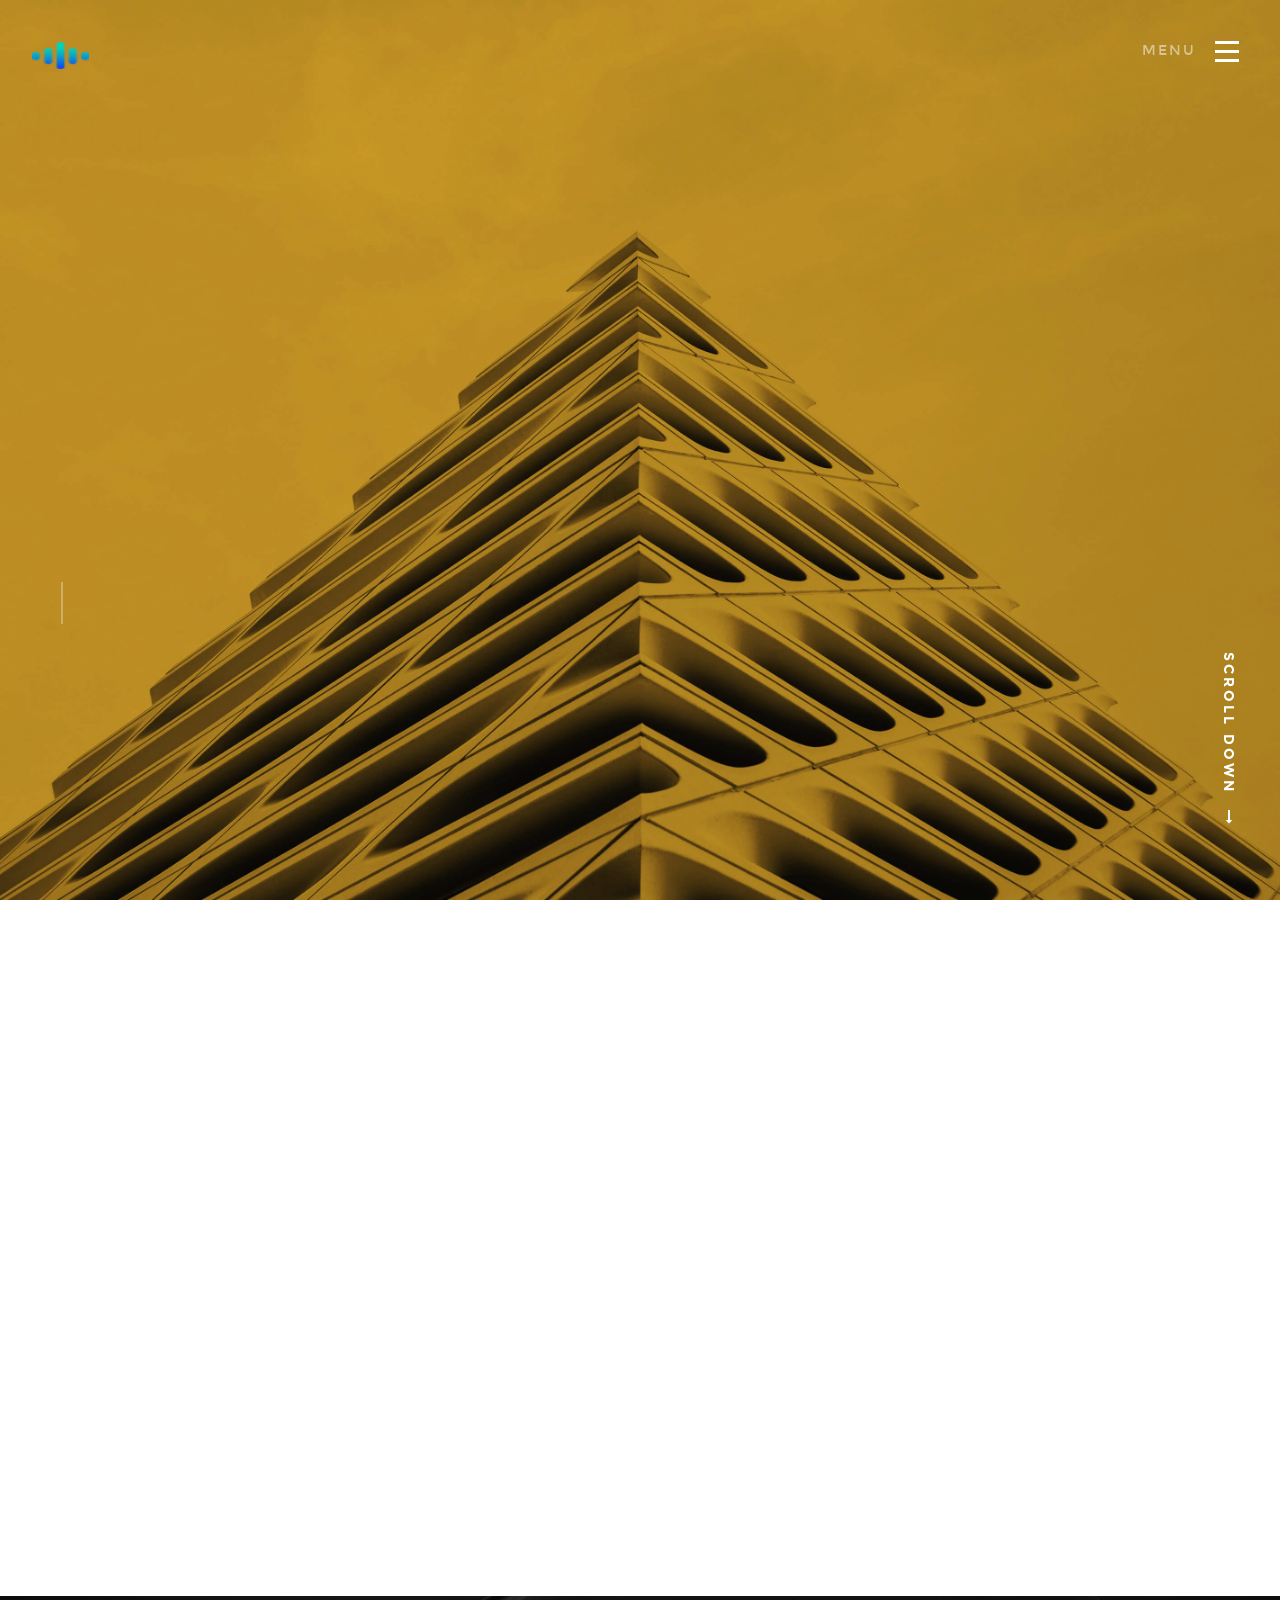
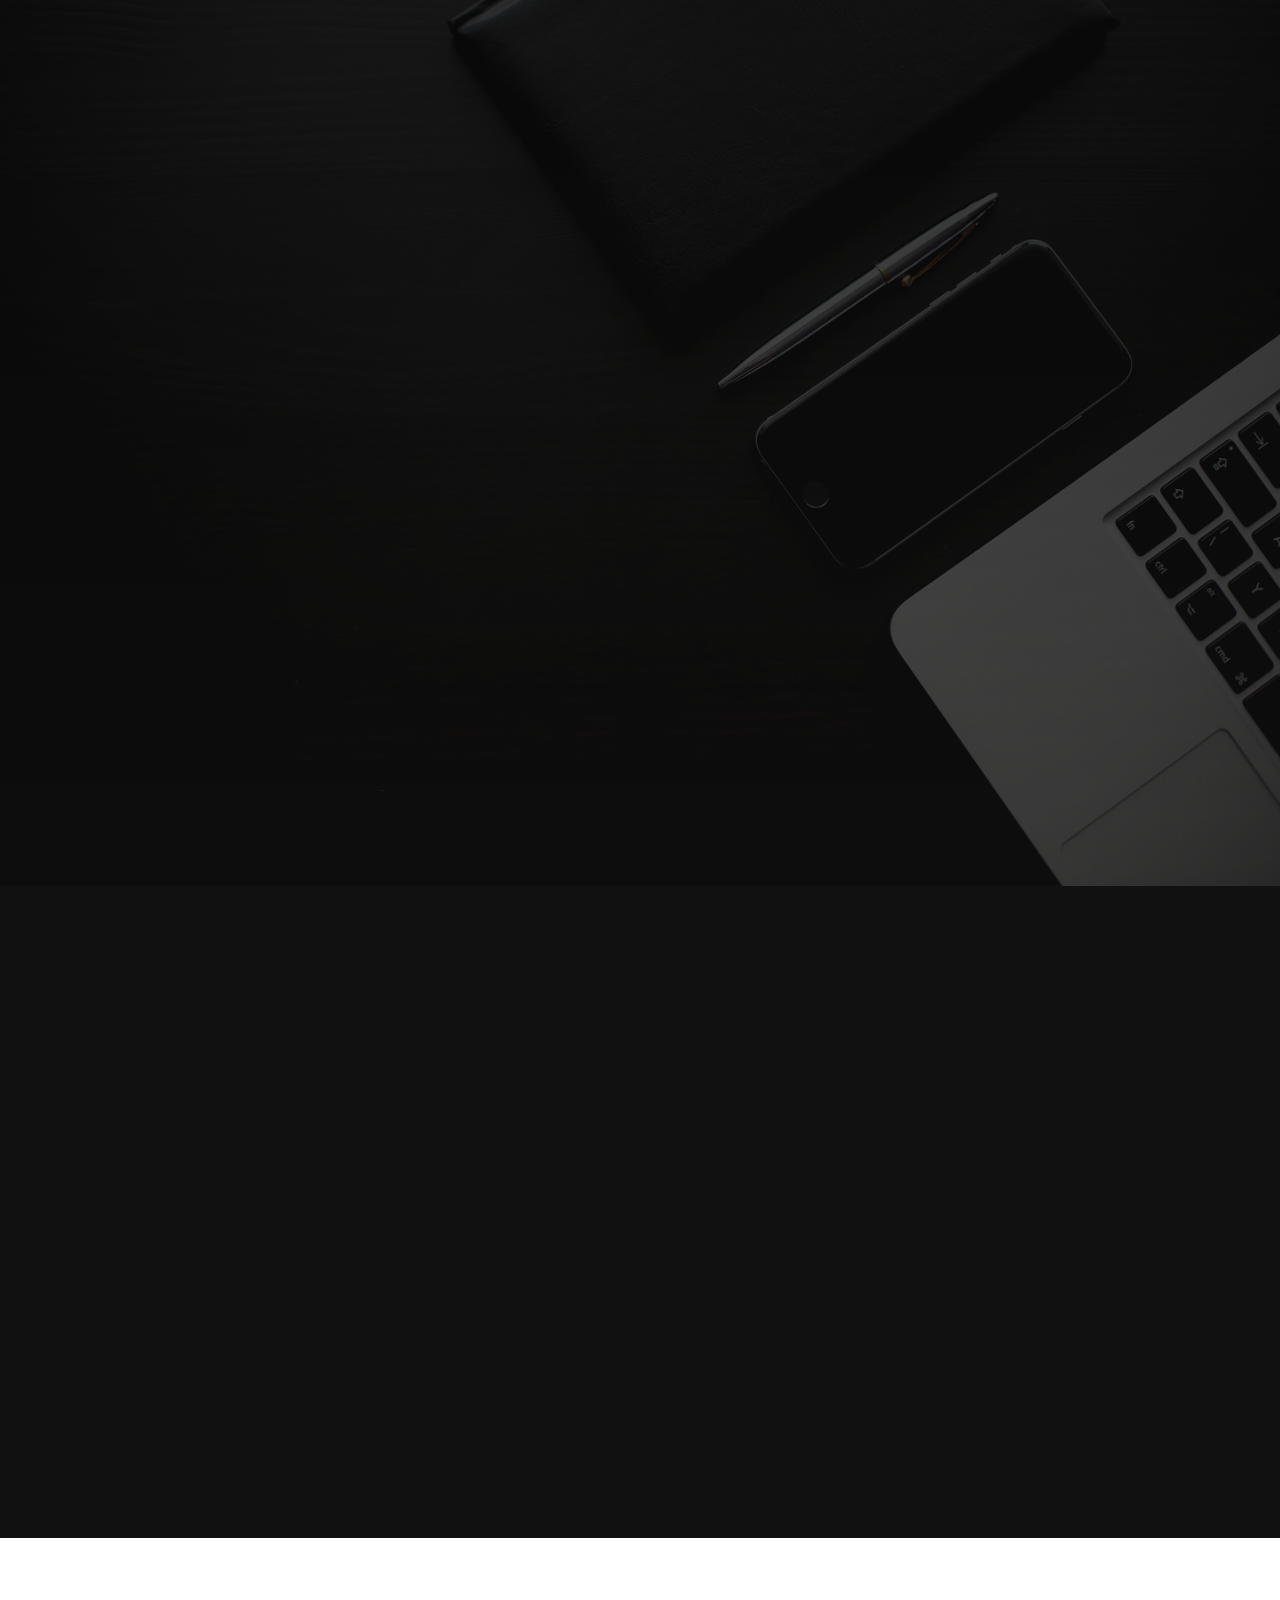
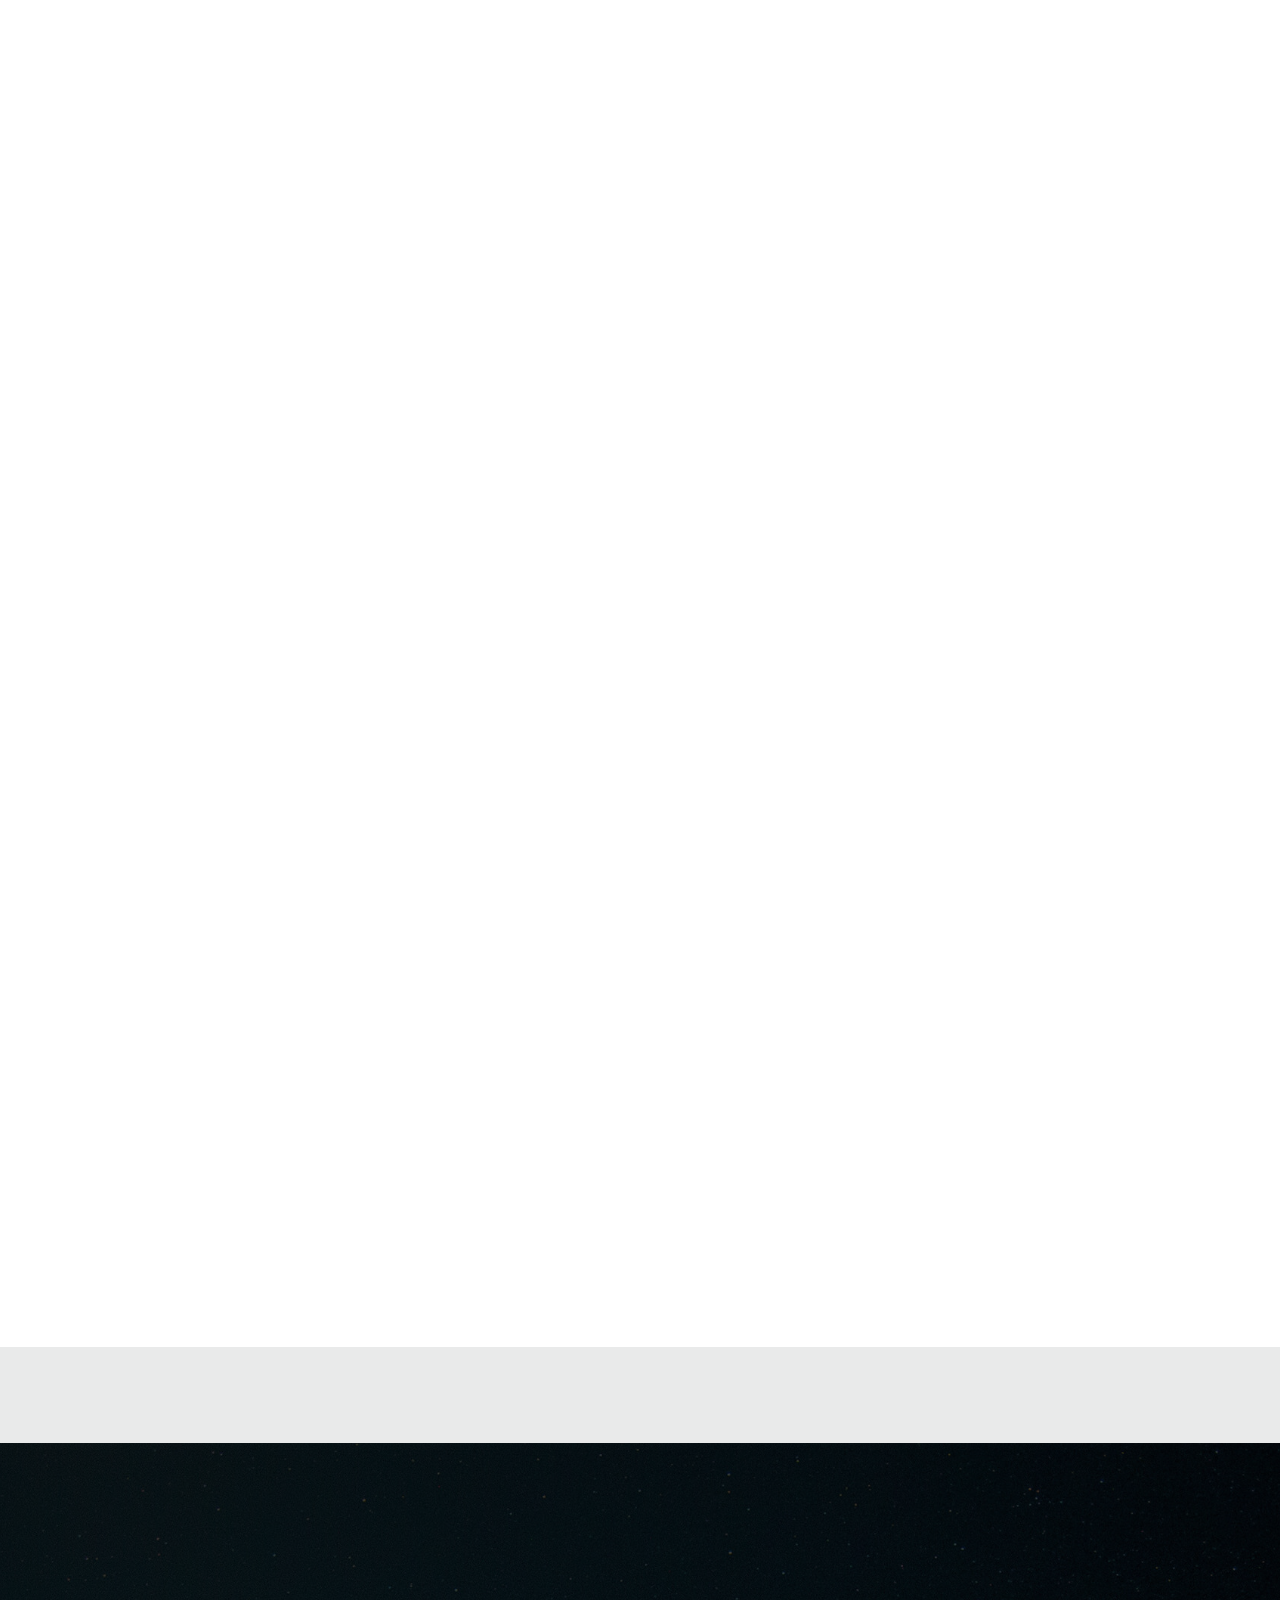
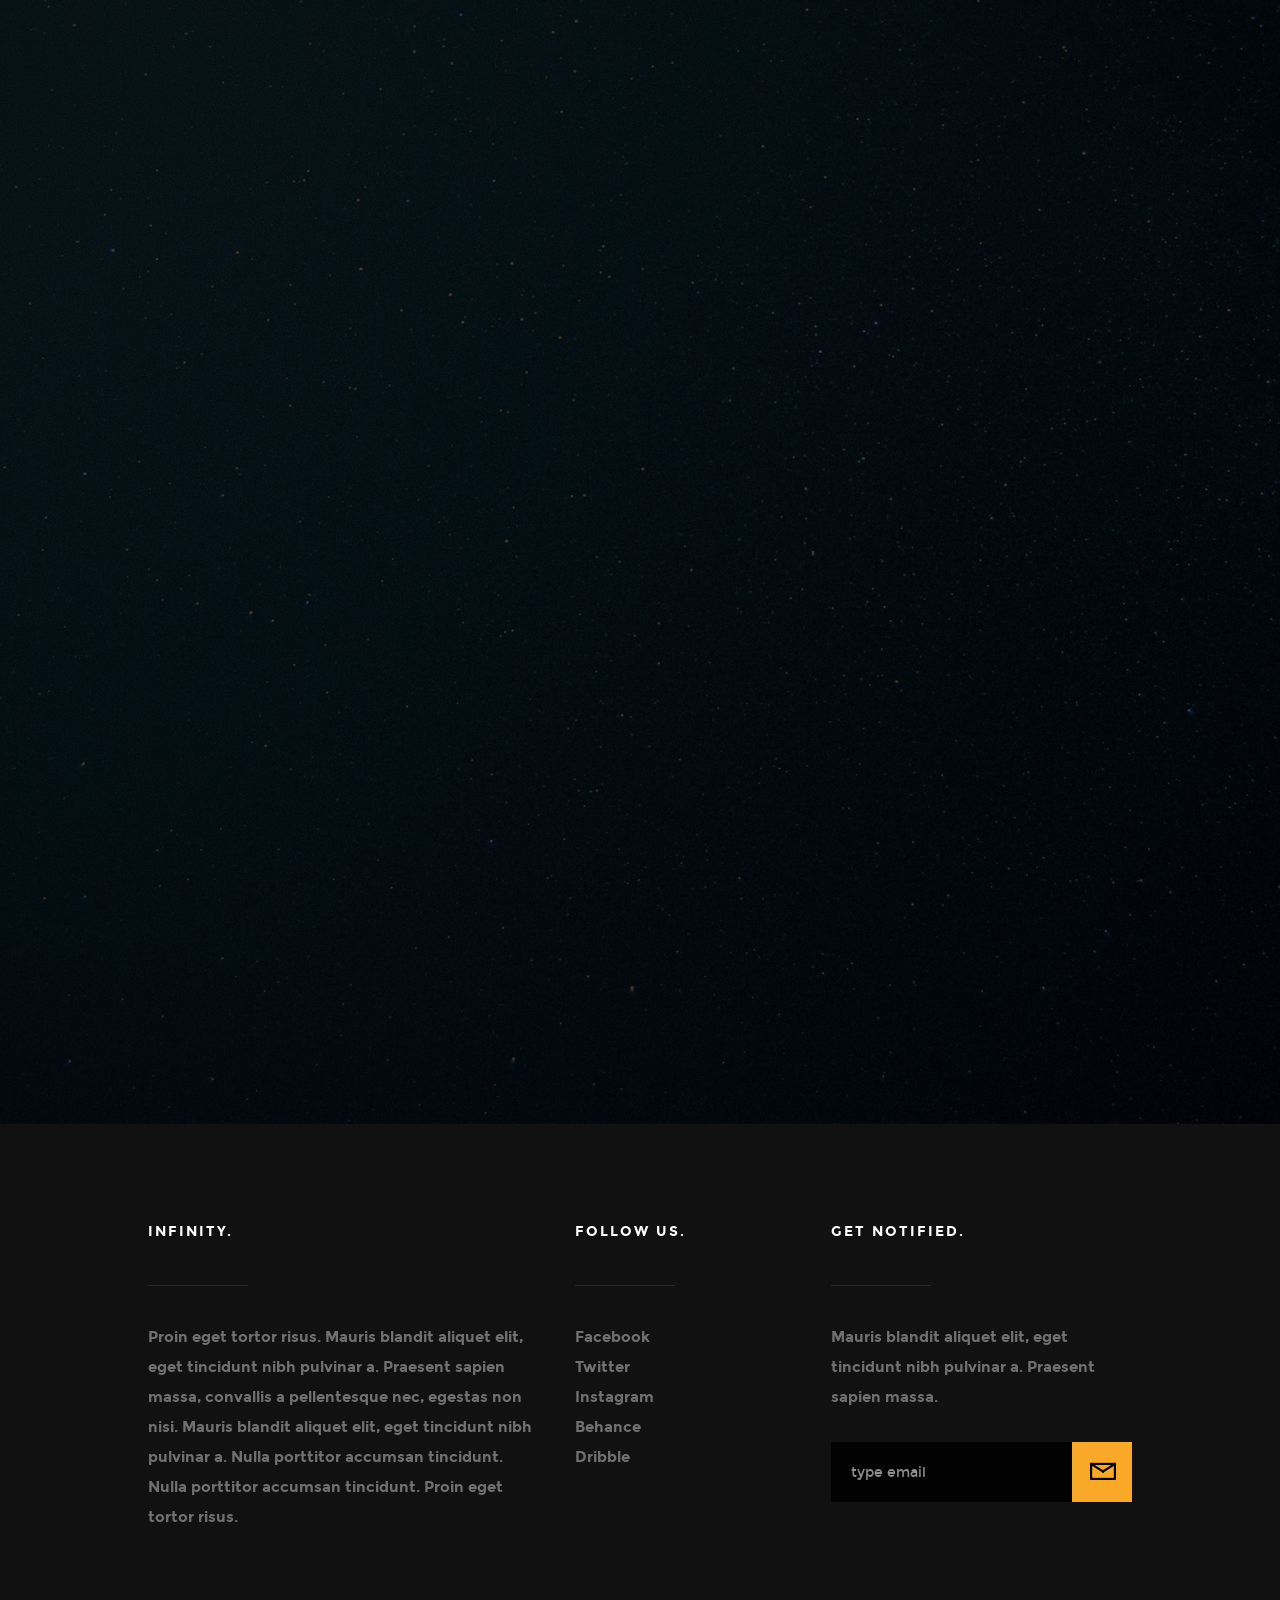
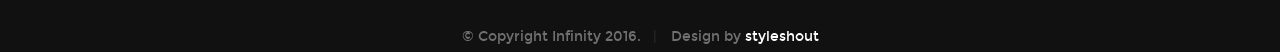
==== commit 511fe160: "image_first" ====
--- a/index.html
+++ b/index.html
@@ -107,13 +107,12 @@
 
                         <h3 class="animate-intro">음악은 누구나 들을 수 있어야 한다</h3>
                         <h1 class="animate-intro">
-                            THIS IS<br>OLIE
+                            THIS IS
+                            <p></p>OLIE
                         </h1>
 
                         <div class="more animate-intro">
-                            <a class="smoothscroll button stroke" href="#about">
-				  					다운로드
-				  				</a>
+                            <a href="https://drive.google.com" 다운로드>
                         </div>
 
                     </div>
@@ -204,7 +203,7 @@
 
                 <div class="bgrid service-item animate-this">
 
-                    <span class="icon"><i class="icon-link"></i></span>
+                    <span class="icon"><i class="icon-earth"></i></span>
 
                     <div class="service-content">
                         <h3 class="h05">무엇이든</h3>
@@ -218,43 +217,12 @@
 
                 <div class="bgrid service-item animate-this">
 
-                    <span class="icon"><i class="icon-earth"></i></span>
+                    <span class="icon"><i class="icon-megaphone"></i></span>
 
                     <div class="service-content">
-                        <h3 class="h05">Web Design</h3>
-
-                        <p>Sed ut perspiciatis unde omnis iste natus error sit voluptatem accusantium doloremque laudantium, totam rem aperiam, eaque ipsa quae ab illo inventore veritatis et quasi architecto beatae vitae dicta sunt explicabo. Nemo enim ipsam
-                            voluptatem quia voluptas sit aspernatur aut odit aut fugit.
-                        </p>
-                    </div>
-
-                </div>
-                <!-- end bgrid -->
-
-                <div class="bgrid service-item animate-this">
-
-                    <span class="icon"><i class="icon-lego-block"></i></span>
-
-                    <div class="service-content">
-                        <h3 class="h05">Web Development</h3>
-
-                        <p>Sed ut perspiciatis unde omnis iste natus error sit voluptatem accusantium doloremque laudantium, totam rem aperiam, eaque ipsa quae ab illo inventore veritatis et quasi architecto beatae vitae dicta sunt explicabo. Nemo enim ipsam
-                            voluptatem quia voluptas sit aspernatur aut odit aut fugit.
-                        </p>
-                    </div>
-
-                </div>
-                <!-- end bgrid -->
-
-                <div class="bgrid service-item animate-this">
-
-                    <span class="icon"><i class="icon-megaphone"></i></span>
-
-                    <div class="service-content">
-                        <h3 class="h05">Marketing</h3>
-
-                        <p>Sed ut perspiciatis unde omnis iste natus error sit voluptatem accusantium doloremque laudantium, totam rem aperiam, eaque ipsa quae ab illo inventore veritatis et quasi architecto beatae vitae dicta sunt explicabo. Nemo enim ipsam
-                            voluptatem quia voluptas sit aspernatur aut odit aut fugit.
+                        <h3 class="h05">직관적으로</h3>
+
+                        <p>더 이상 '음악=차트'라는 공식은 성립하지 않습니다.<br>당신의 취향을 저격할 플레이리스트와 실시간 인기곡만.<br>직관적으로 구성한 홈화면
                         </p>
                     </div>
 
@@ -280,9 +248,9 @@
             <div class="row narrow section-intro with-bottom-sep animate-this">
                 <div class="col-twelve">
                     <h3>Showcase</h3>
-                    <h1>See Our Featured Projects.</h1>
-
-                    <p class="lead">Lorem ipsum Dolor adipisicing nostrud et aute Excepteur amet commodo ea dolore irure esse Duis nulla sint fugiat cillum ullamco proident aliquip quis qui voluptate dolore veniam Ut laborum non est in officia.</p>
+                    <h1>백문이 불여일견</h1>
+
+                    <p class="lead">OLIE를 사용하기 전 슬쩍 들여다보세요. 첫눈에 반하게 될 걸요.</p>
                 </div>
             </div>
             <!-- end row section-intro -->
@@ -295,25 +263,25 @@
                 <div id="folio-wrap" class="bricks-wrapper">
 
                     <div class="brick folio-item">
-                        <div class="item-wrap animate-this" data-src="images/portfolio/gallery/g-shutterbug.jpg" data-sub-html="#01">
+                        <div class="item-wrap animate-this" data-src="images/fo_1.jpg" data-sub-html="#01">
                             <a href="#" class="overlay">
-                                <img src="images/portfolio/shutterbug.jpg" alt="Skaterboy">
+                                <img src="images/fo_1.jpg" alt="Skaterboy">
                                 <div class="item-text">
                                     <span class="folio-types">
-		     					      Web Development
+		     					         DESIGN
 		     					   </span>
-                                    <h3 class="folio-title">Shutterbug</h3>
+                                    <h3 class="folio-title">OLIE 디자인</h3>
                                 </div>
                             </a>
-                            <a href="https://www.behance.net/" class='details-link' title="details">
-                                <i class="icon-link"></i>
+                            <a href="#" class='details-link' title="details"></a>
+                            <i class="icon-link"></i>
                             </a>
                         </div>
                         <!-- end item-wrap -->
 
                         <div id="01" class='hide'>
-                            <h4>Shutterbug</h4>
-                            <p>Lorem ipsum Dolor deserunt labore sint officia. Magna et aute enim proident tempor sunt quis nulla voluptate fugiat velit. <a href="https://www.behance.net/">Details</a></p>
+                            <h4>OLIE 디자인</h4>
+                            <p>직관적으로 필요한 정보만 깔끔하게, OLIE의 홈화면 디자인</p>
                         </div>
                     </div>
                     <!-- end folio-item -->
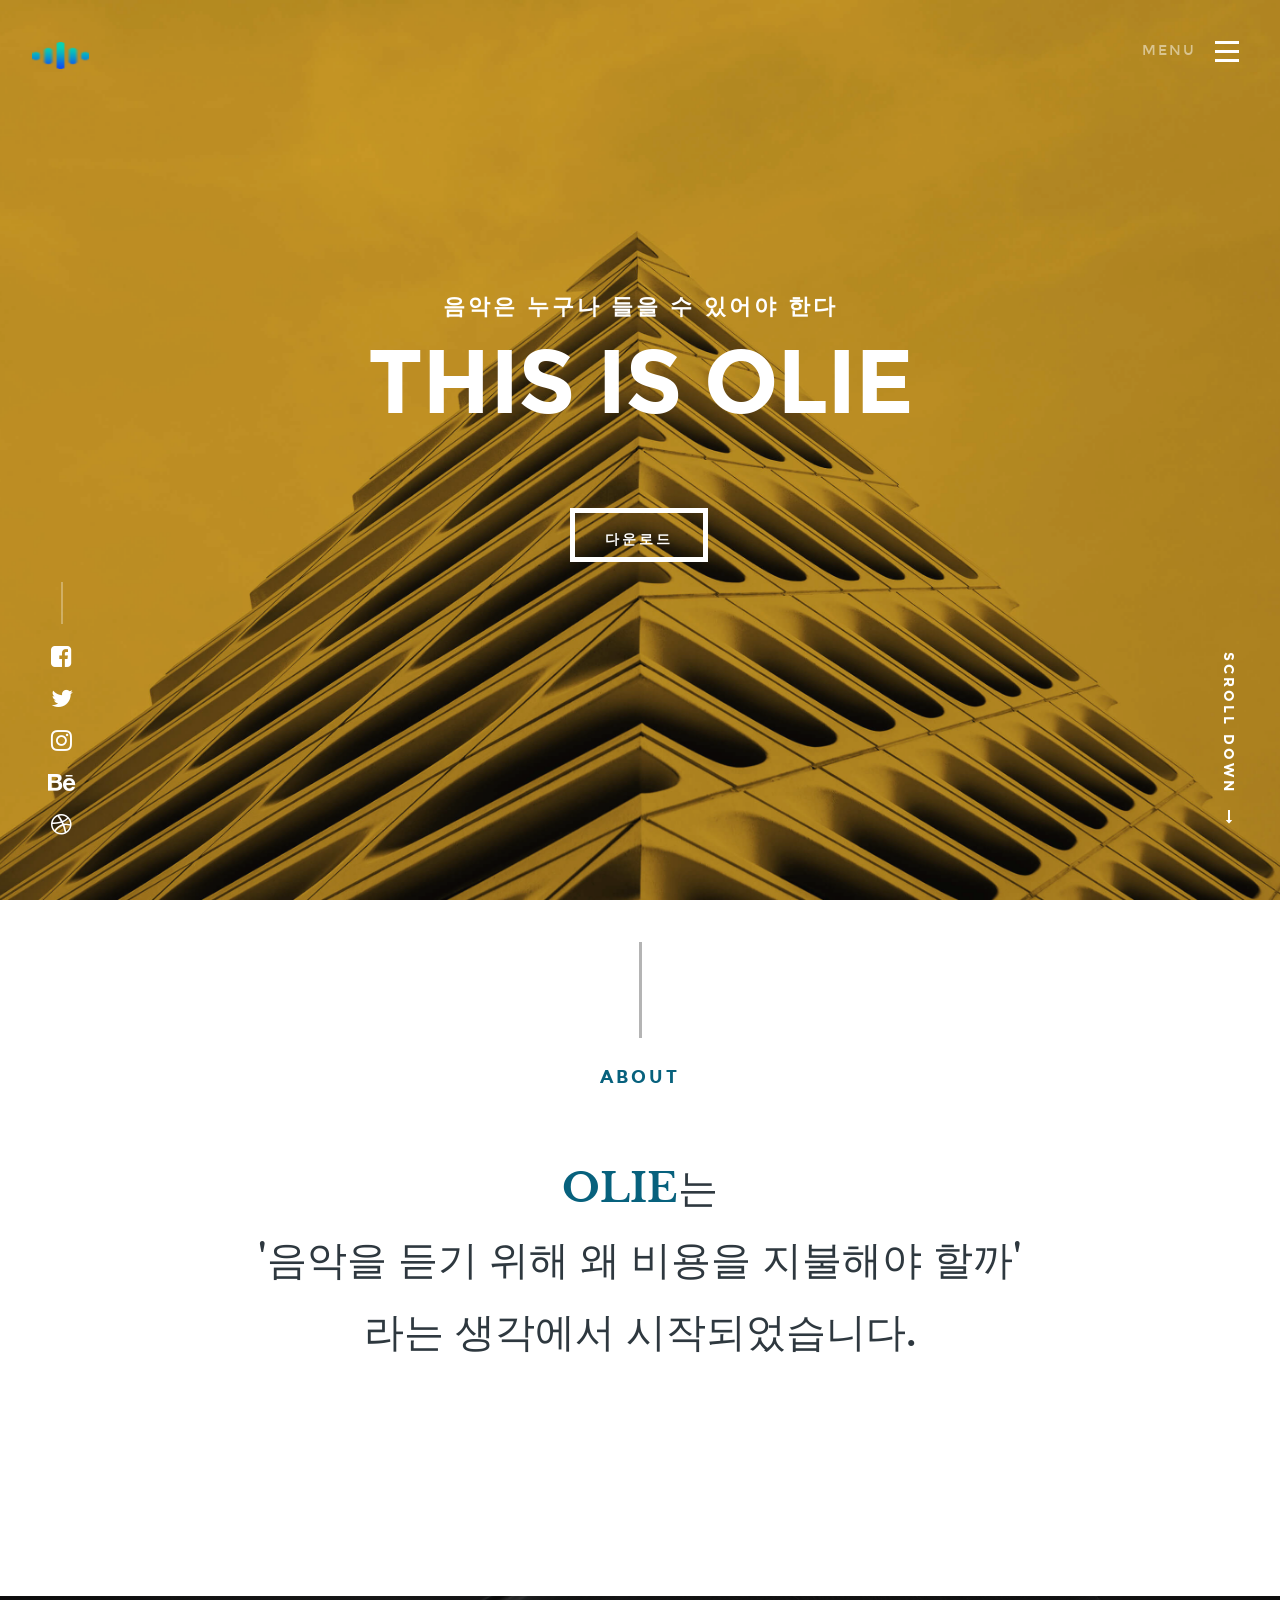
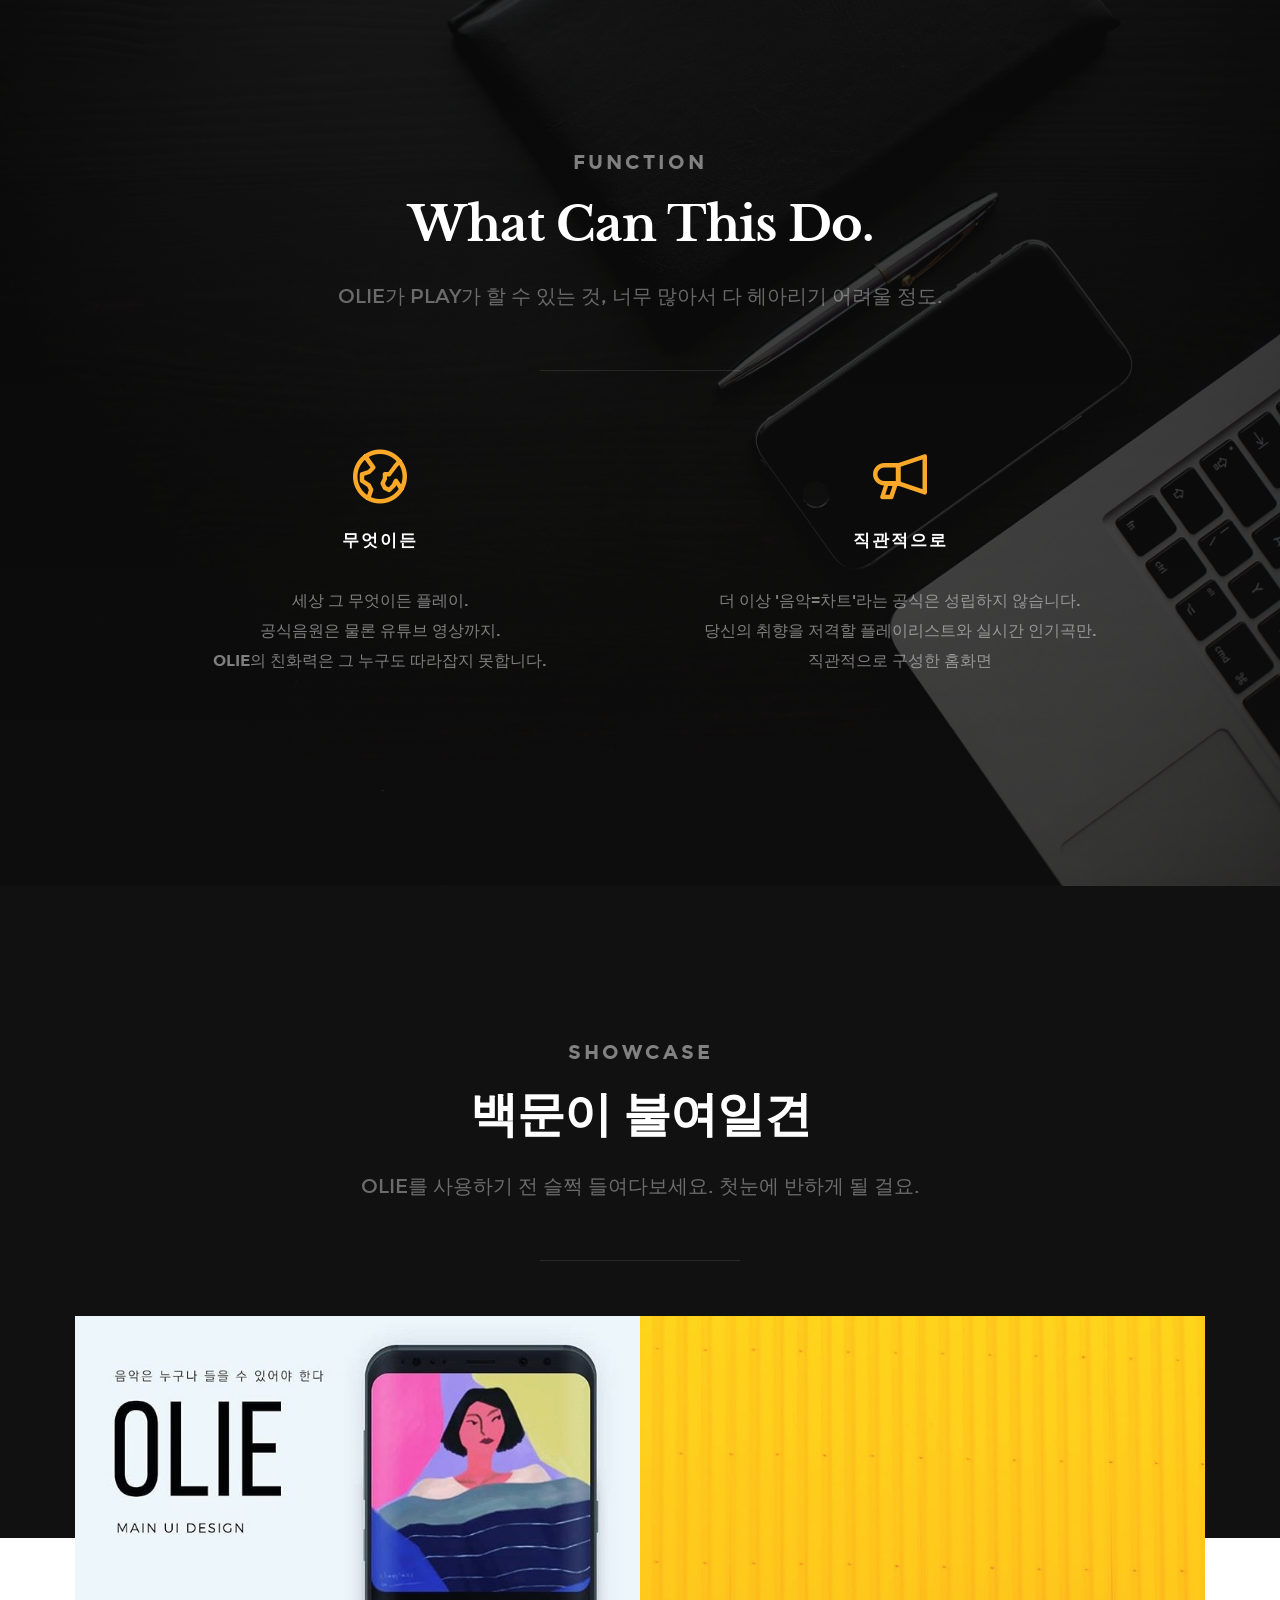
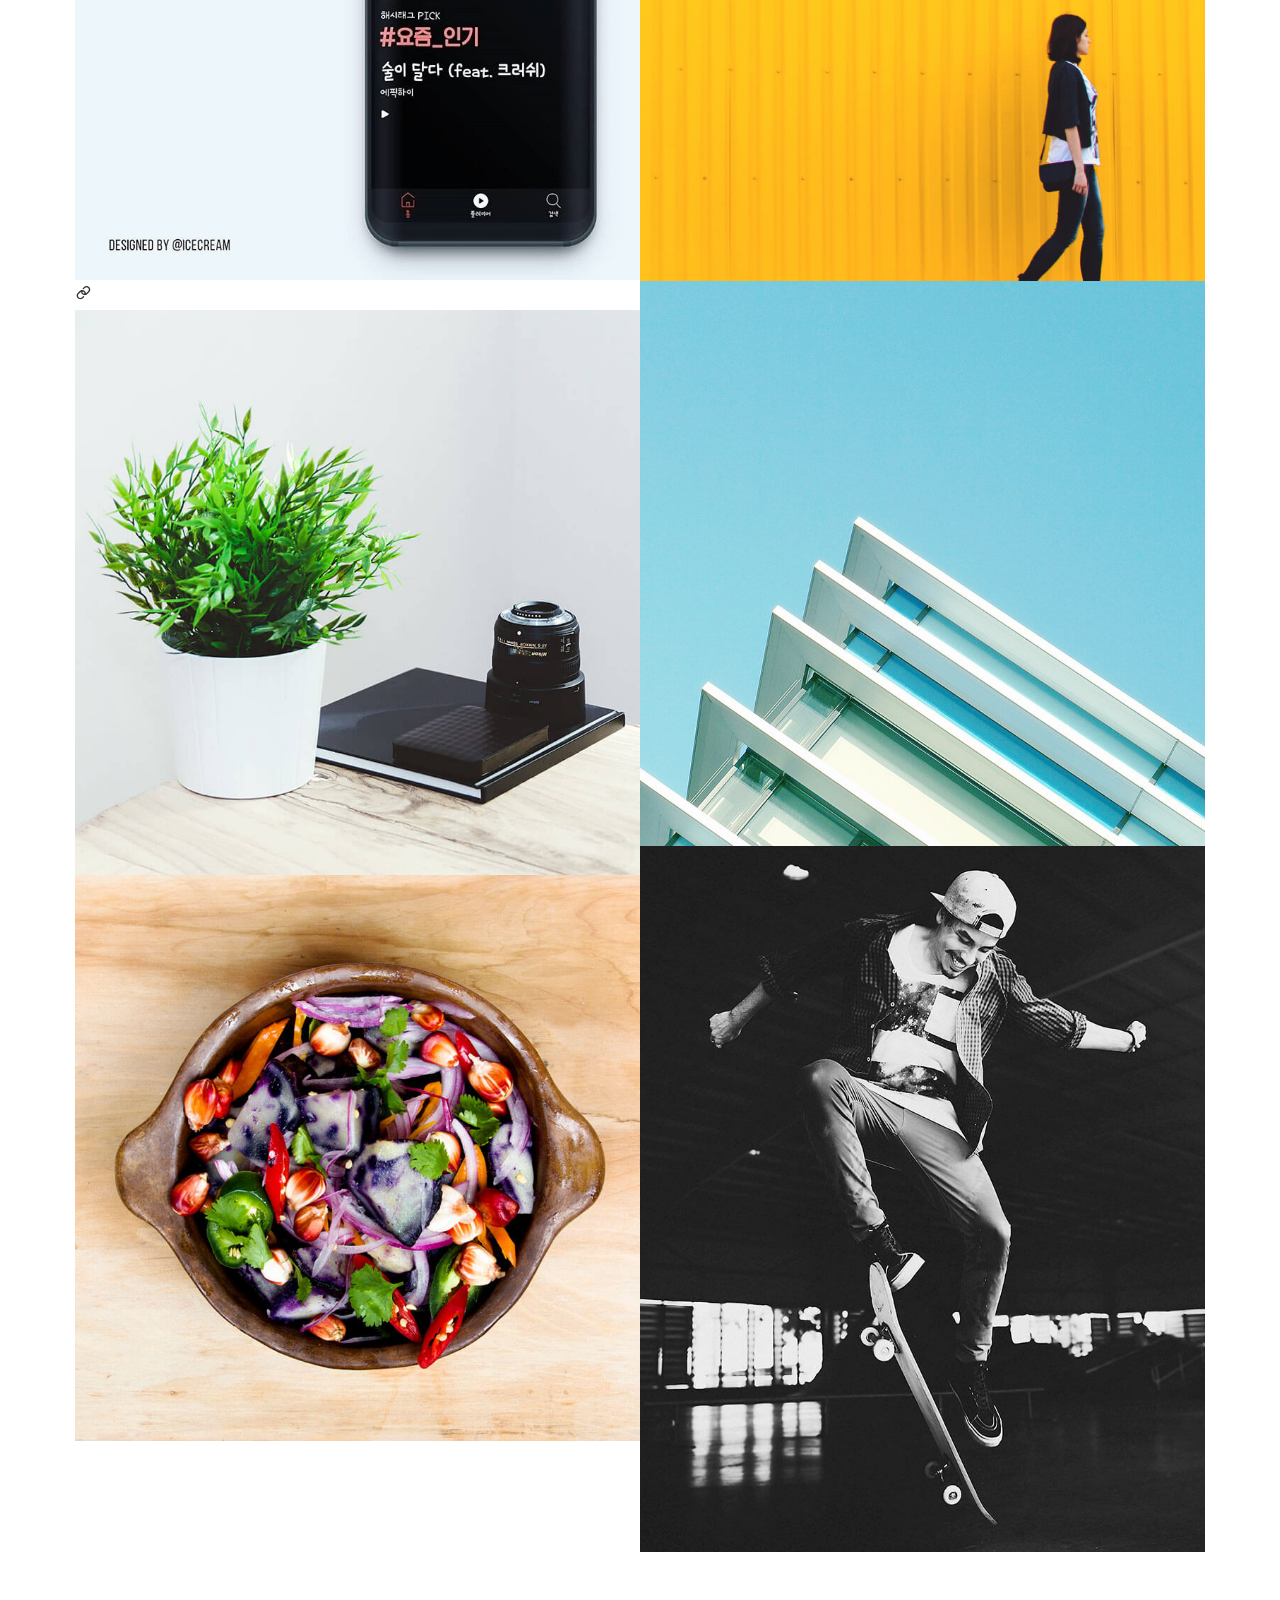
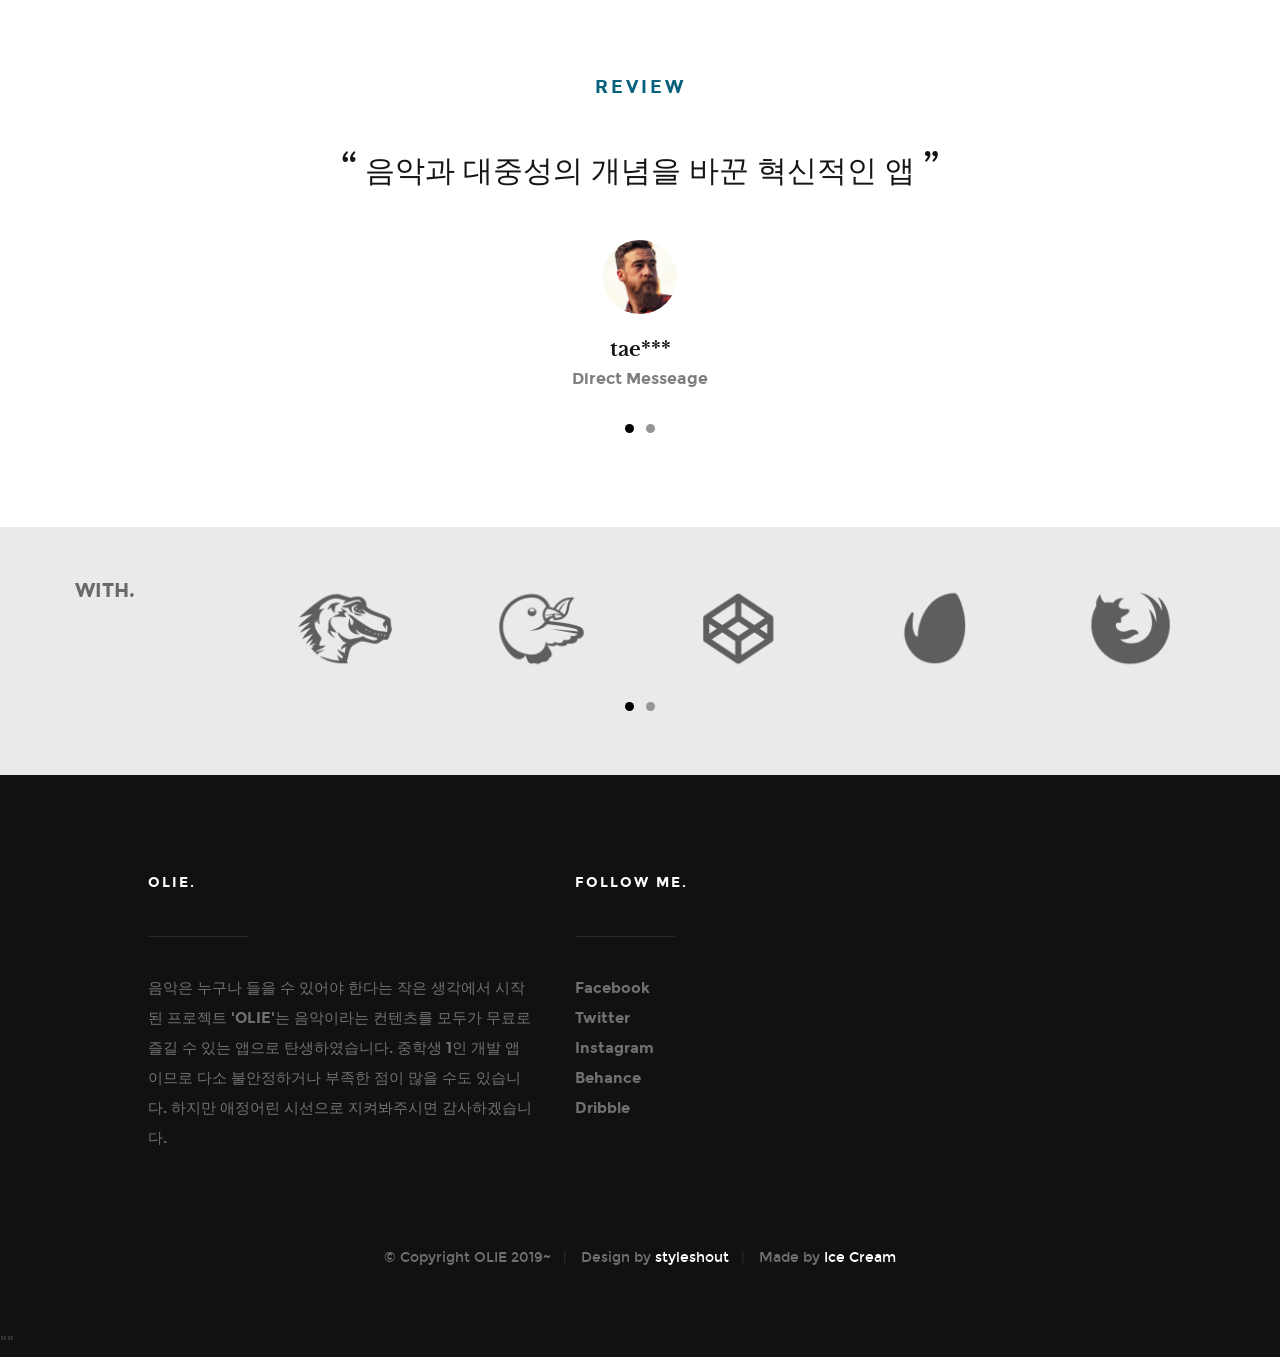
==== commit 5bd2b236: "update_190502" ====
--- a/index.html
+++ b/index.html
@@ -107,8 +107,9 @@
 
                         <h3 class="animate-intro">음악은 누구나 들을 수 있어야 한다</h3>
                         <h1 class="animate-intro">
-                            THIS IS
-                            <p></p>OLIE
+                            THIS IS OLIE
+                            <p></p>
+                            <button onclick="location.href='https://drive.google.com/' " style="border: 5px solid white; background-color: rgba( 255, 255, 255, 0.0 ); color: white;">다운로드</a>
                         </h1>
 
                         <div class="more animate-intro">
@@ -423,7 +424,7 @@
 
         <div class="row">
             <div class="col-twelve">
-                <h2 class="animate-this">What They Say About Us.</h2>
+                <h2 class="animate-this">REVIEW</h2>
             </div>
         </div>
 
@@ -435,15 +436,14 @@
 
                     <li>
                         <p>
-                            Your work is going to fill a large part of your life, and the only way to be truly satisfied is to do what you believe is great work. And the only way to do great work is to love what you do. If you haven't found it yet, keep looking. Don't settle. As
-                            with all matters of the heart, you'll know when you find it.
+                            음악과 대중성의 개념을 바꾼 혁신적인 앱
                         </p>
 
                         <div class="testimonial-author">
                             <img src="images/avatars/user-02.jpg" alt="Author image">
                             <div class="author-info">
-                                Steve Jobs
-                                <span class="position">CEO, Apple.</span>
+                                tae***
+                                <span class="position">Direct Messeage</span>
                             </div>
                         </div>
                     </li>
@@ -451,15 +451,14 @@
 
                     <li>
                         <p>
-                            This is Photoshop's version of Lorem Ipsum. Proin gravida nibh vel velit auctor aliquet. Aenean sollicitudin, lorem quis bibendum auctor, nisi elit consequat ipsum, nec sagittis sem nibh id elit. Duis sed odio sit amet nibh vulputate cursus a sit amet
-                            mauris.
+                            '음악은 누구나 들을 수 있어야 한다'라는 모티브, 저는 이 구절을 보자마자 앱을 설치했습니다.
                         </p>
 
                         <div class="testimonial-author">
                             <img src="images/avatars/user-03.jpg" alt="Author image">
                             <div class="author-info">
-                                John Doe
-                                <span>CEO, ABC Corp.</span>
+                                doe***
+                                <span>Direct Messeage</span>
                             </div>
                         </div>
                     </li>
@@ -482,10 +481,12 @@
    ================================================== -->
     <section id="clients">
 
+
         <div class="row animate-this">
             <div class="col-twelve">
 
                 <div class="client-lists owl-carousel">
+                    <h3>WITH.</h3>
                     <div><img src="images/clients/mozilla.png" alt=""></div>
                     <div><img src="images/clients/bower.png" alt=""></div>
                     <div><img src="images/clients/codepen.png" alt=""></div>
@@ -510,113 +511,7 @@
 
     <!-- contact
    ================================================== -->
-    <section id="contact">
-
-        <div class="overlay"></div>
-
-        <div class="row narrow section-intro with-bottom-sep animate-this">
-            <div class="col-twelve">
-                <h3>Contact</h3>
-                <h1>Get In Touch.</h1>
-
-                <p class="lead">Quisque velit nisi, pretium ut lacinia in, elementum id enim. Curabitur arcu erat, accumsan id imperdiet et, porttitor at sem. Lorem ipsum dolor sit amet, consectetur adipiscing elit. Praesent sapien massa, convallis a pellentesque nec,
-                    egestas non nisi.</p>
-            </div>
-        </div>
-        <!-- end section-intro -->
-
-        <div class="row contact-content">
-
-            <div class="col-seven tab-full animate-this">
-
-                <h5>Send Us A Message</h5>
-
-                <!-- form -->
-                <form name="contactForm" id="contactForm" method="post">
-
-                    <div class="form-field">
-                        <input name="contactName" type="text" id="contactName" placeholder="Name" value="" minlength="2" required="">
-                    </div>
-
-                    <div class="row">
-                        <div class="col-six tab-full">
-                            <div class="form-field">
-                                <input name="contactEmail" type="email" id="contactEmail" placeholder="Email" value="" required="">
-                            </div>
-                        </div>
-                        <div class="col-six tab-full">
-                            <div class="form-field">
-                                <input name="contactSubject" type="text" id="contactSubject" placeholder="Subject" value="">
-                            </div>
-                        </div>
-                    </div>
-
-                    <div class="form-field">
-                        <textarea name="contactMessage" id="contactMessage" placeholder="message" rows="10" cols="50" required=""></textarea>
-                    </div>
-
-                    <div class="form-field">
-                        <button class="submitform">Submit</button>
-
-                        <div id="submit-loader">
-                            <div class="text-loader">Sending...</div>
-                            <div class="s-loader">
-                                <div class="bounce1"></div>
-                                <div class="bounce2"></div>
-                                <div class="bounce3"></div>
-                            </div>
-                        </div>
-                    </div>
-
-                </form>
-                <!-- end form -->
-
-                <!-- contact-warning -->
-                <div id="message-warning"></div>
-
-                <!-- contact-success -->
-                <div id="message-success">
-                    <i class="fa fa-check"></i>Your message was sent, thank you!<br>
-                </div>
-
-            </div>
-            <!-- end col-seven -->
-
-            <div class="col-four tab-full contact-info end animate-this">
-
-                <h5>Contact Information</h5>
-
-                <div class="cinfo">
-                    <h6>Where to Find Us</h6>
-                    <p>
-                        1600 Amphitheatre Parkway<br> Mountain View, CA<br> 94043 US
-                    </p>
-                </div>
-                <!-- end cinfo -->
-
-                <div class="cinfo">
-                    <h6>Email Us At</h6>
-                    <p>
-                        someone@infinitysite.com<br> info@infinitysite.com
-                    </p>
-                </div>
-                <!-- end cinfo -->
-
-                <div class="cinfo">
-                    <h6>Call Us At</h6>
-                    <p>
-                        Phone: (+63) 555 1212<br> Mobile: (+63) 555 0100<br> Fax: (+63) 555 0101
-                    </p>
-                </div>
-
-            </div>
-            <!-- end cinfo -->
-
-        </div>
-        <!-- end row contact-content -->
-
-    </section>
-    <!-- end contact -->
+
 
 
     <!-- footer
@@ -628,22 +523,21 @@
 
                 <div class="col-five tab-full footer-about">
 
-                    <h4 class="h05">Infinity.</h4>
-
-                    <p>Proin eget tortor risus. Mauris blandit aliquet elit, eget tincidunt nibh pulvinar a. Praesent sapien massa, convallis a pellentesque nec, egestas non nisi. Mauris blandit aliquet elit, eget tincidunt nibh pulvinar a. Nulla porttitor
-                        accumsan tincidunt. Nulla porttitor accumsan tincidunt. Proin eget tortor risus.</p>
+                    <h4 class="h05">OLIE.</h4>
+
+                    <p>음악은 누구나 들을 수 있어야 한다는 작은 생각에서 시작된 프로젝트 'OLIE'는 음악이라는 컨텐츠를 모두가 무료로 즐길 수 있는 앱으로 탄생하였습니다. 중학생 1인 개발 앱이므로 다소 불안정하거나 부족한 점이 많을 수도 있습니다. 하지만 애정어린 시선으로 지켜봐주시면 감사하겠습니다.</p>
 
                 </div>
                 <!-- end footer-about -->
 
                 <div class="col-three tab-full footer-social">
 
-                    <h4 class="h05">Follow Us.</h4>
+                    <h4 class="h05">Follow Me.</h4>
 
                     <ul class="list-links">
                         <li><a href="#">Facebook</a></li>
                         <li><a href="#">Twitter</a></li>
-                        <li><a href="#">Instagram</a></li>
+                        <li><a href="https://instagram.com/ice_cream135">Instagram</a></li>
                         <li><a href="#">Behance</a></li>
                         <li><a href="#">Dribble</a></li>
                     </ul>
@@ -651,29 +545,7 @@
                 </div>
                 <!-- end footer-social -->
 
-                <div class="col-four tab-full footer-subscribe end">
-
-                    <h4 class="h05">Get Notified.</h4>
-
-                    <p>Mauris blandit aliquet elit, eget tincidunt nibh pulvinar a. Praesent sapien massa.</p>
-
-                    <div class="subscribe-form">
-
-                        <form id="mc-form" class="group" novalidate="true">
-
-                            <input type="email" value="" name="dEmail" class="email" id="mc-email" placeholder="type email" required="">
-
-                            <!-- <input type="submit" name="subscribe" > -->
-                            <button><i class="icon-mail"></i></button>
-
-                            <label for="mc-email" class="subscribe-message"></label>
-
-                        </form>
-
-                    </div>
-
-                </div>
-                <!-- end footer-subscribe -->
+
 
             </div>
             <!-- end row -->
@@ -687,8 +559,9 @@
 
                 <div class="col-twelve">
                     <div class="copyright">
-                        <span>© Copyright Infinity 2016.</span>
+                        <span>© Copyright OLIE 2019~</span>
                         <span>Design by <a href="http://www.styleshout.com/">styleshout</a></span>
+                        <span>Made by  <a href="https://forum.whale.naver.com/profile/20-ice-cream/">Ice Cream</a></span>
                     </div>
                 </div>
 
@@ -716,4 +589,4 @@
 
 </body>
 
-</html>+</html>""
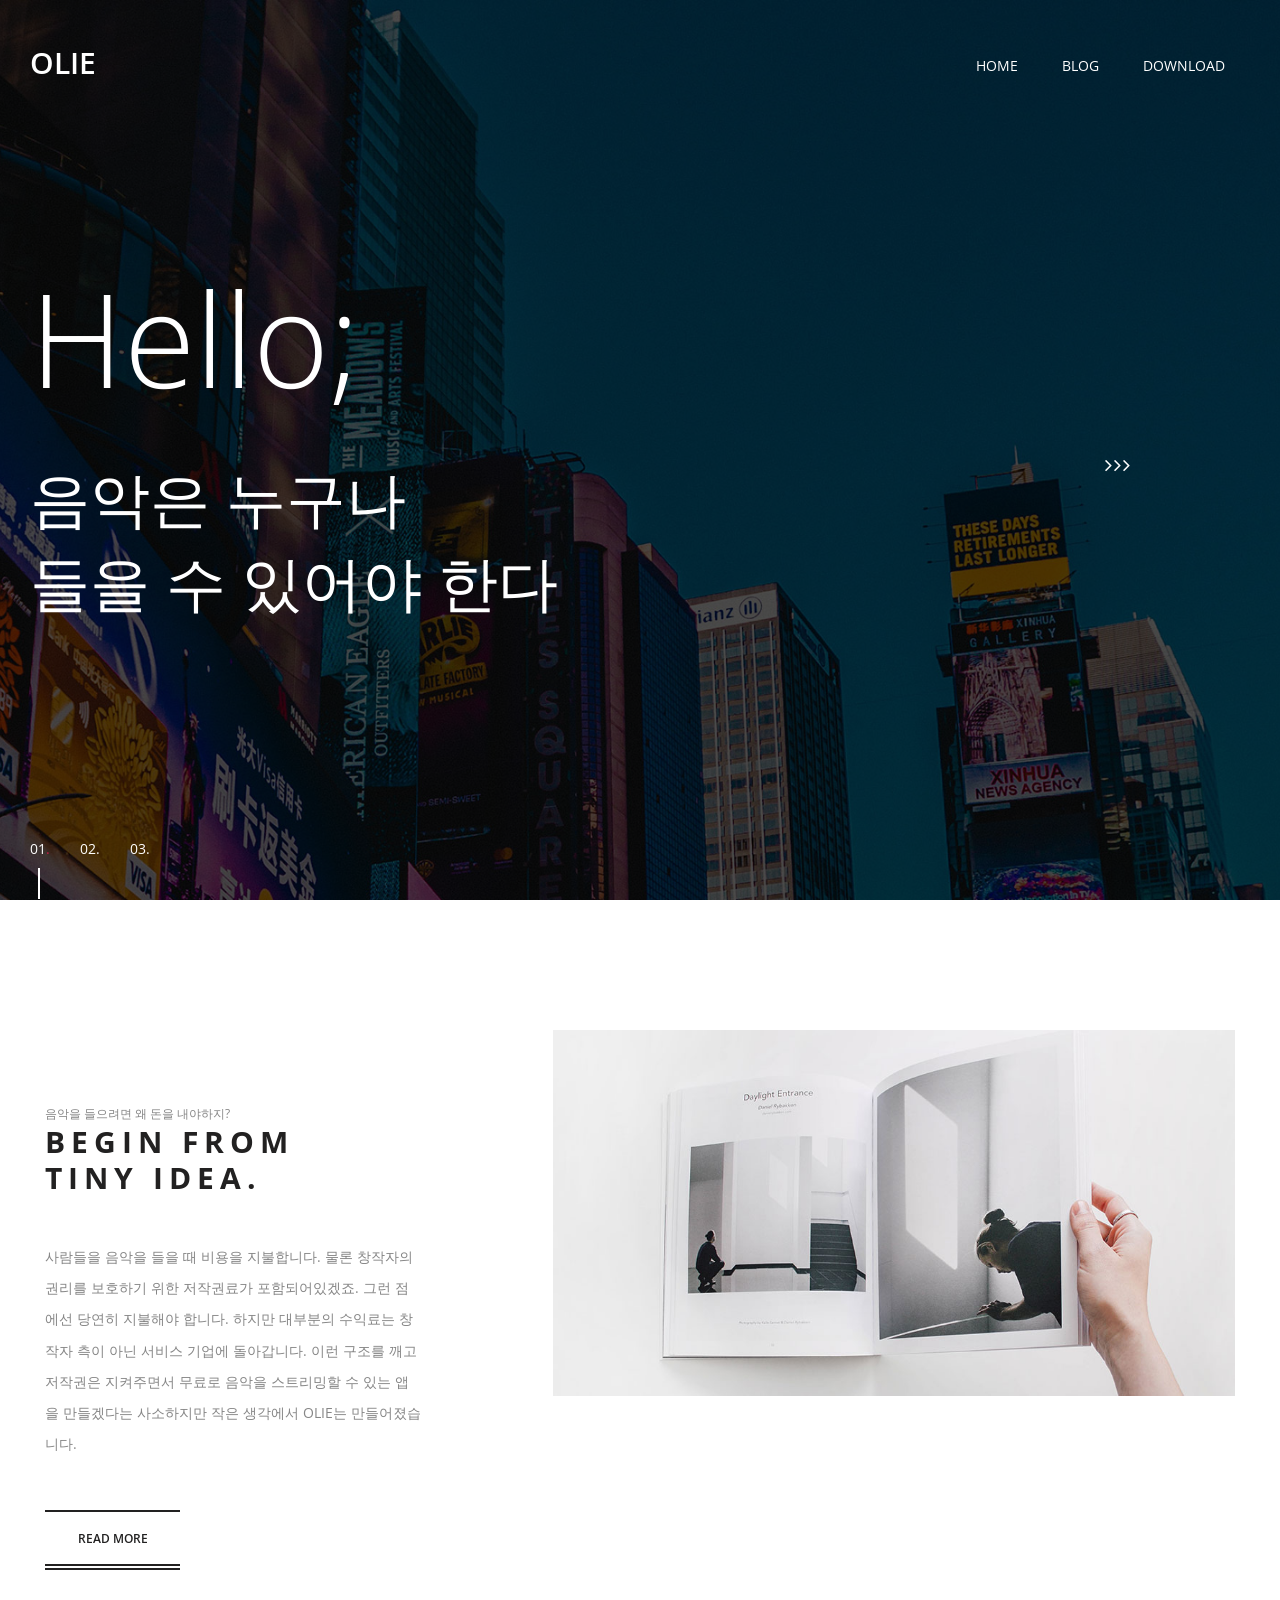
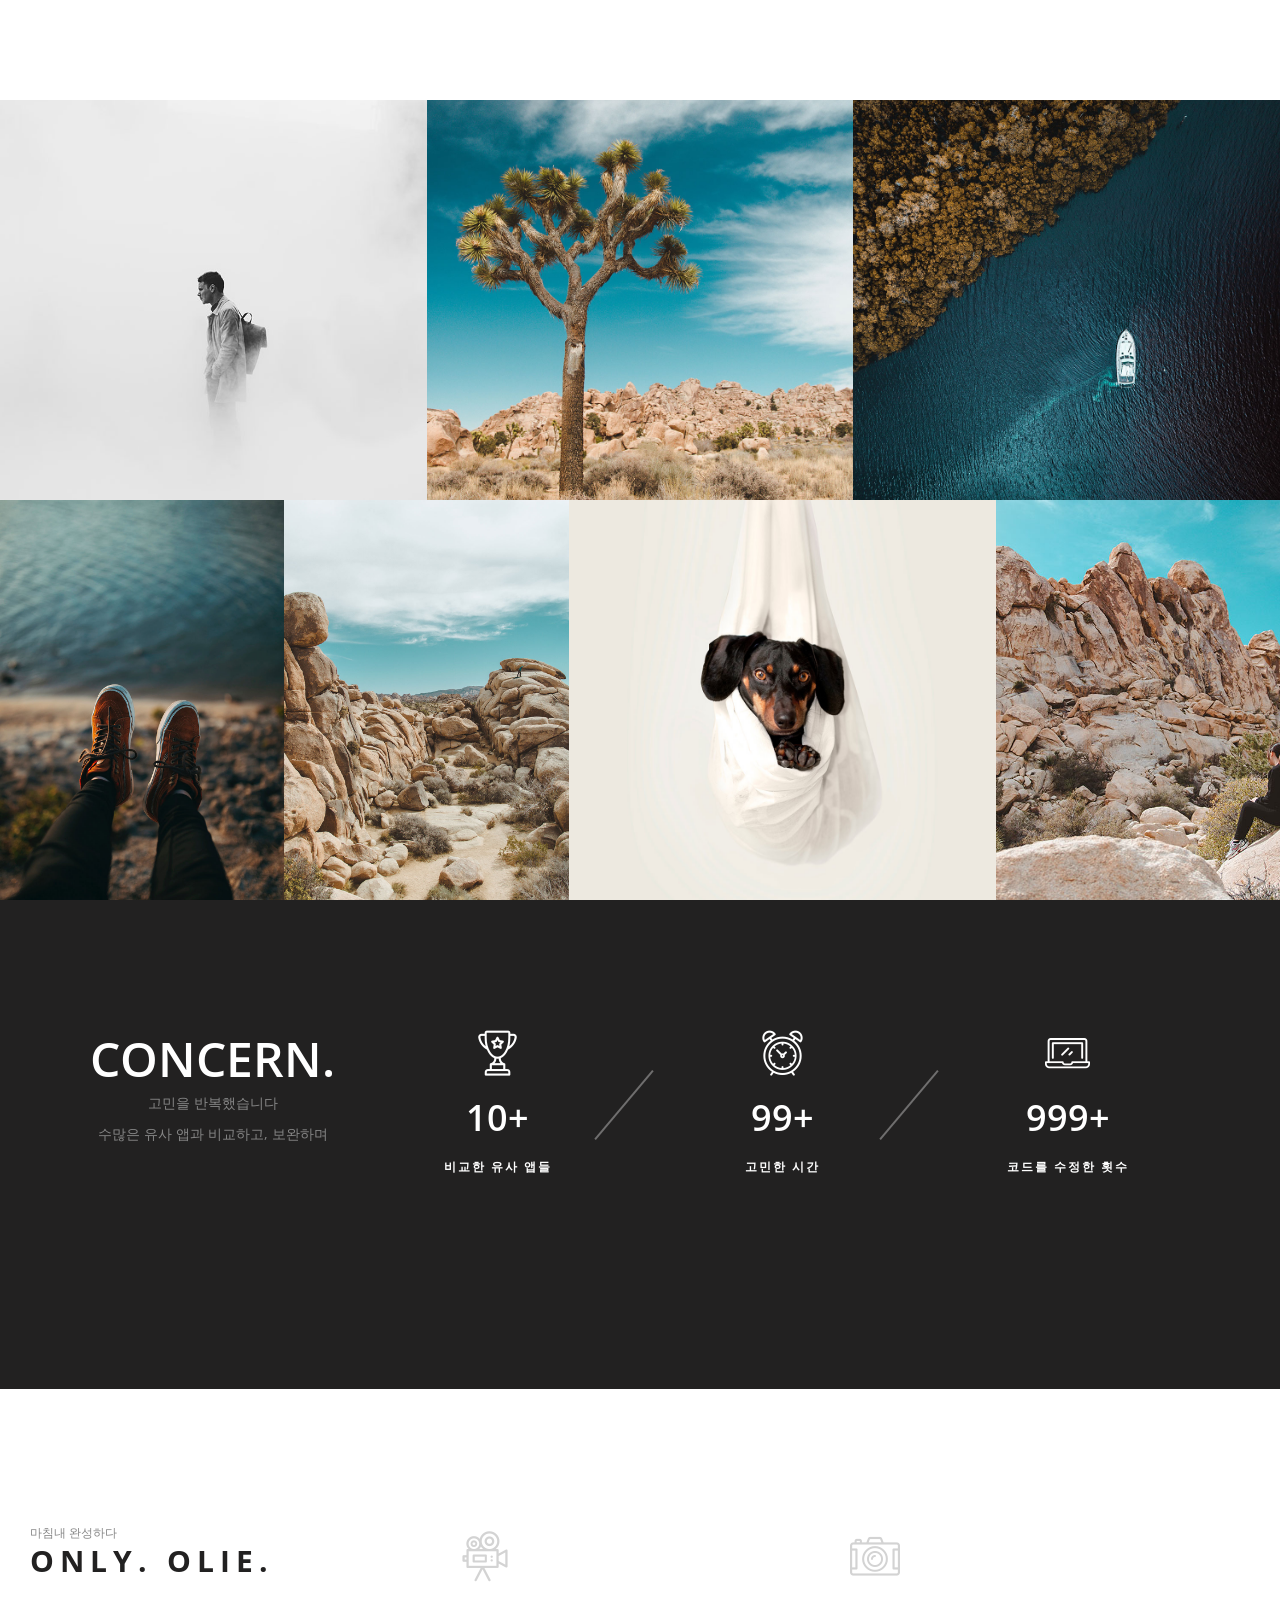
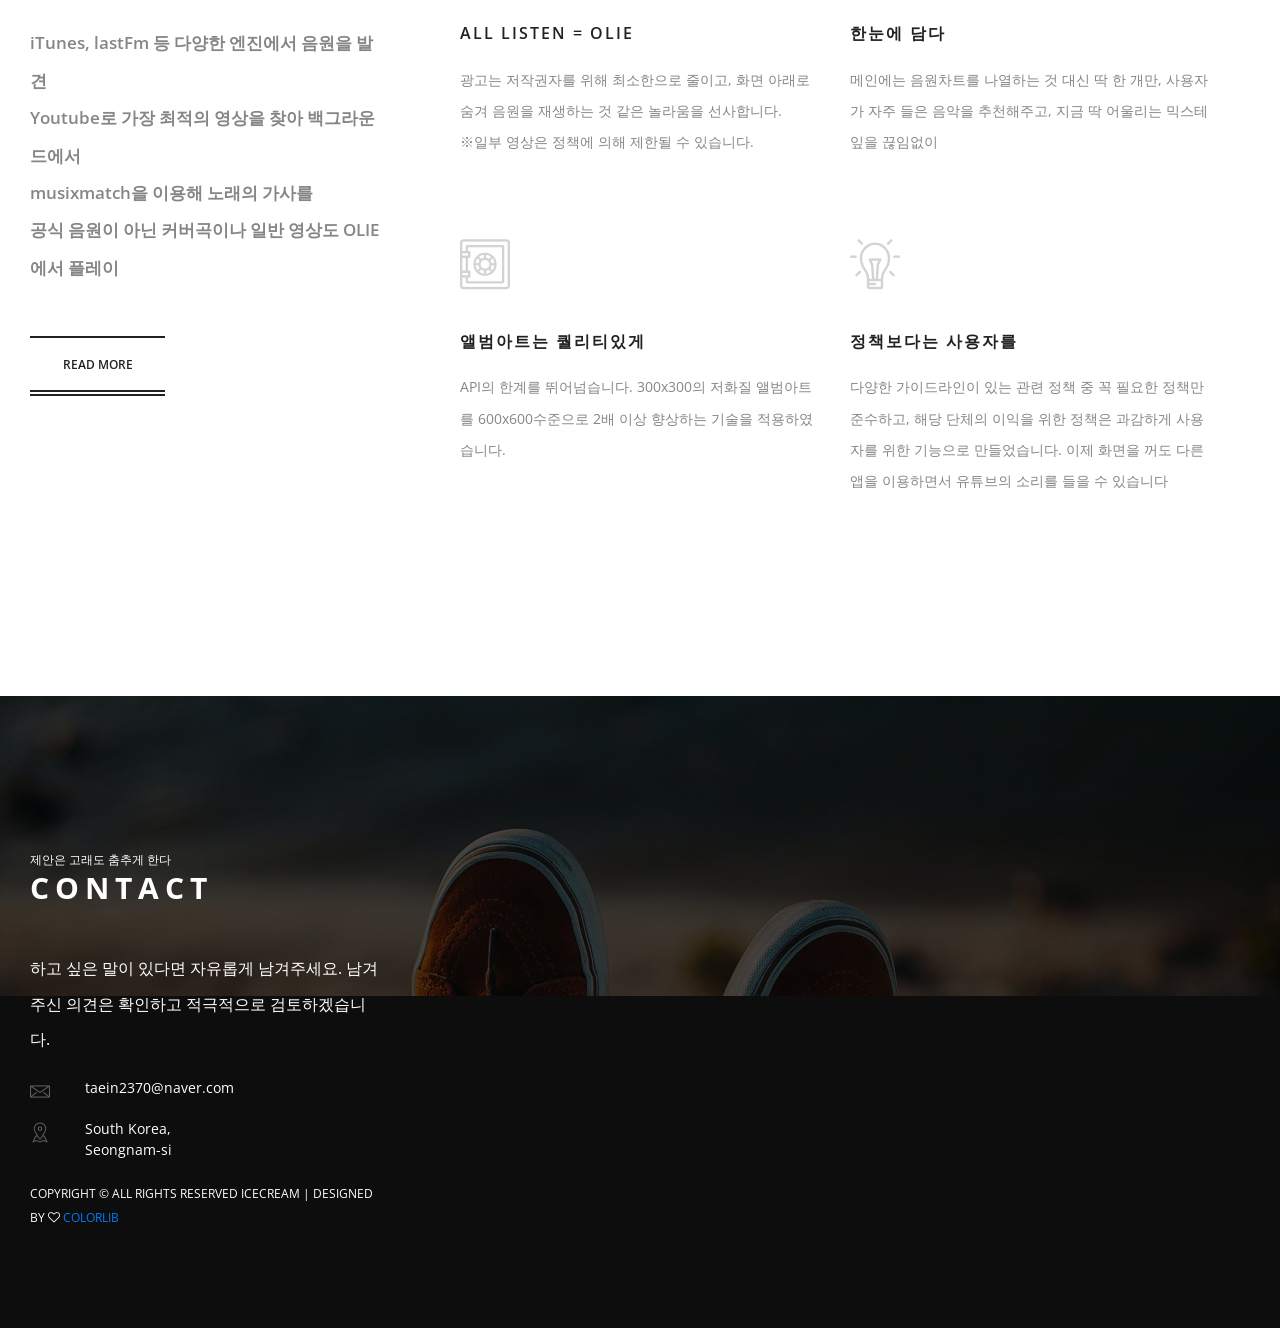
==== commit fa2670d8: "ver update" ====
--- a/index.html
+++ b/index.html
@@ -1,592 +1,361 @@
 <!DOCTYPE html>
-<!--[if IE 8 ]><html class="no-js oldie ie8" lang="en"> <![endif]-->
-<!--[if IE 9 ]><html class="no-js oldie ie9" lang="en"> <![endif]-->
-<!--[if (gte IE 9)|!(IE)]><!-->
-<html class="no-js" lang="ko">
-<!--<![endif]-->
+<html lang="ko">
 
 <head>
-
-    <!--- basic page needs
-   ================================================== -->
-    <meta charset="utf-8">
     <title>OLIE</title>
-    <meta name="description" content="">
-    <meta name="author" content="">
-
-    <!-- mobile specific metas
-   ================================================== -->
-    <meta name="viewport" content="width=device-width, initial-scale=1, maximum-scale=1">
-
-    <!-- CSS
-   ================================================== -->
-    <link rel="stylesheet" href="css/base.css">
-    <link rel="stylesheet" href="css/vendor.css">
-    <link rel="stylesheet" href="css/main.css">
-
-    <!-- script
-   ================================================== -->
-    <script src="js/modernizr.js"></script>
-    <script src="js/pace.min.js"></script>
-
-    <!-- favicons
-	================================================== -->
-    <link rel="shortcut icon" href="favicon.ico" type="image/x-icon">
-    <link rel="icon" href="favicon.ico" type="image/x-icon">
+    <meta charset="UTF-8">
+    <meta name="description" content="HALO photography portfolio template">
+    <meta name="keywords" content="photography, portfolio, onepage, creative, html">
+    <meta name="viewport" content="width=device-width, initial-scale=1.0">
+    <!-- Favicon -->
+    <link href="img/favicon.ico" rel="shortcut icon" />
+
+    <!-- Google Fonts -->
+    <link href="https://fonts.googleapis.com/css?family=Open+Sans:300,300i,400,400i,600,600i,700,700i" rel="stylesheet">
+
+    <!-- Stylesheets -->
+    <link rel="stylesheet" href="css/bootstrap.min.css" />
+    <link rel="stylesheet" href="css/font-awesome.min.css" />
+    <link rel="stylesheet" href="css/flaticon.css" />
+    <link rel="stylesheet" href="css/animate.css" />
+    <link rel="stylesheet" href="css/owl.carousel.css" />
+    <link rel="stylesheet" href="css/style.css" />
+
+
+    <!--[if lt IE 9]>
+	  <script src="https://oss.maxcdn.com/html5shiv/3.7.2/html5shiv.min.js"></script>
+	  <script src="https://oss.maxcdn.com/respond/1.4.2/respond.min.js"></script>
+	<![endif]-->
 
 </head>
 
-<body id="top">
-
-    <!-- header 
-   ================================================== -->
-    <header>
-
-        <div class="header-logo">
-            <a href="index.html">OLIE</a>
-        </div>
-
-        <a id="header-menu-trigger" href="#0">
-            <span class="header-menu-text">Menu</span>
-            <span class="header-menu-icon"></span>
-        </a>
-
-        <nav id="menu-nav-wrap">
-
-            <a href="#0" class="close-button" title="close"><span>Close</span></a>
-
-            <h3>Infinity.</h3>
-
-            <ul class="nav-list">
-                <li class="current"><a class="smoothscroll" href="#home" title="">Home</a></li>
-                <li><a class="smoothscroll" href="#about" title="">About</a></li>
-                <li><a class="smoothscroll" href="#services" title="">Services</a></li>
-                <li><a class="smoothscroll" href="#portfolio" title="">Works</a></li>
-                <li><a class="smoothscroll" href="#contact" title="">Contact</a></li>
+<body>
+    <!-- Page Preloder -->
+    <div id="preloder">
+        <div class="loader"></div>
+    </div>
+
+    <!-- Header section start -->
+    <header class="header-section sp-pad">
+        <h3 class="site-logo">OLIE</h3>
+        </form>
+        <div class="nav-switch">
+            <i class="fa fa-bars"></i>
+        </div>
+        <nav class="main-menu">
+            <ul>
+                <li><a href="index.html">Home</a></li>
+                <li><a href="blog.html">Blog</a></li>
+                <li><a href="https://drive.google.com/file/d/1-49sJNEz90Y-VMHtWGQfFC26-I5UQXme/view">Download</a></li>
             </ul>
-
-            <p class="sponsor-text">
-                음악은 누구나 들을 수 있어야 한다. 그래서 OLIE.
-            </p>
-
-            <ul class="header-social-list">
-                <li>
-                    <a href="#"><i class="fa fa-facebook-square"></i></a>
-                </li>
-                <li>
-                    <a href="#"><i class="fa fa-twitter"></i></a>
-                </li>
-                <li>
-                    <a href="#"><i class="fa fa-instagram"></i></a>
-                </li>
-                <li>
-                    <a href="#"><i class="fa fa-behance"></i></a>
-                </li>
-                <li>
-                    <a href="#"><i class="fa fa-dribbble"></i></a>
-                </li>
-            </ul>
-
         </nav>
-        <!-- end #menu-nav-wrap -->
-
     </header>
-    <!-- end header -->
-
-
-    <!-- home
-   ================================================== -->
-    <section id="home">
-
-        <div class="overlay"></div>
-
-        <div class="home-content-table">
-            <div class="home-content-tablecell">
+    <!-- Header section end -->
+
+
+    <!-- Hero section start -->
+    <section class="hero-section">
+        <div class="hero-slider owl-carousel">
+            <div class="hs-item set-bg sp-pad" data-setbg="img/hero-slider/1.jpg">
+                <div class="hs-text">
+                    <h2 class="hs-title">Hello;</h2>
+                    <p class="hs-des">음악은 누구나 <br>들을 수 있어야 한다</p>
+                </div>
+            </div>
+            <div class="hs-item set-bg sp-pad" data-setbg="img/hero-slider/2.jpg">
+                <div class="hs-text">
+                    <h2 class="hs-title">그래서</h2>
+                    <p class="hs-des">OLIE <br>탄생.</p>
+                </div>
+            </div>
+            <div class="hs-item set-bg sp-pad" data-setbg="img/hero-slider/1.jpg">
+                <div class="hs-text">
+                    <button onclick="location.href='https://drive.google.com/file/d/1-49sJNEz90Y-VMHtWGQfFC26-I5UQXme/view'">DOWNLOAD</button>
+
+                    <p class="hs-des"><br>NOW, <br>LET'S PLAY</p>
+                </div>
+            </div>
+        </div>
+    </section>
+    <!-- Hero section end -->
+    <style>
+        button {
+            background: #1AAB8A;
+            color: #fff;
+            border: none;
+            position: relative;
+            height: 60px;
+            font - size: 1.6em;
+            padding: 0 2em;
+            cursor: pointer;
+            transition: 800ms ease all;
+            outline: none;
+        }
+        
+        button: hover {
+            background: #fff;
+            color: #1AAB8A;
+        }
+        
+        button:before,
+        button:after {
+            content: '';
+            position: absolute;
+            top: 0;
+            right: 0;
+            height: 2px;
+            width: 0;
+            background: #1AAB8A;
+            transition: 400ms ease all;
+        }
+        
+        button: after {
+            right: inherit;
+            top: inherit;
+            left: 0;
+            bottom: 0;
+        }
+        
+        button: hover:before,
+        button: hover:after {
+            width: 100%;
+            transition: 800ms ease all;
+        }
+    </style>
+
+    <!-- Intro section start -->
+    <section class="intro-section sp-pad spad">
+        <div class="container-fluid">
+            <div class="row">
+                <div class="col-xl-4 intro-text">
+                    <span class="sp-sub-title">음악을 들으려면 왜 돈을 내야하지?</span>
+                    <h3 class="sp-title">BEGIN FROM<br>TINY IDEA.</h3>
+                    <p>사람들을 음악을 들을 때 비용을 지불합니다. 물론 창작자의 권리를 보호하기 위한 저작권료가 포함되어있겠죠. 그런 점에선 당연히 지불해야 합니다. 하지만 대부분의 수익료는 창작자 측이 아닌 서비스 기업에 돌아갑니다. 이런 구조를 깨고 저작권은 지켜주면서 무료로 음악을 스트리밍할 수 있는 앱을 만들겠다는 사소하지만 작은 생각에서 OLIE는 만들어졌습니다.</p>
+                    <a href="about.html" class="site-btn">Read More</a>
+                </div>
+                <div class="col-xl-7 offset-xl-1">
+                    <figure class="intro-img mt-5 mt-xl-0">
+                        <img src="img/intro.jpg" alt="">
+                    </figure>
+                </div>
+            </div>
+        </div>
+    </section>
+    <!-- Intro section end -->
+
+
+    <!-- Portfolio section start -->
+    <section class="portfolio-section">
+        <div class="portfolio-warp">
+            <!-- single item -->
+            <div class="single-portfolio set-bg" data-setbg="img/portfolio/1.jpg">
+                <a href="single-work.html" class="portfolio-info">
+                    <div class="pfbg set-bg" data-setbg="img/portfolio/1.jpg"></div>
+                    <h5>OLIE 아이디어 맵</h5>
+                    <p>DEV. Story</p>
+                </a>
+            </div>
+            <!-- single item -->
+            <div class="single-portfolio set-bg" data-setbg="img/portfolio/2.jpg">
+                <a href="single-work.html" class="portfolio-info">
+                    <div class="pfbg set-bg" data-setbg="img/portfolio/2.jpg"></div>
+                    <h5>Summer in the desert</h5>
+                    <p>Landscape Photography</p>
+                </a>
+            </div>
+            <!-- single item -->
+            <div class="single-portfolio set-bg" data-setbg="img/portfolio/3.jpg">
+                <a href="single-work.html" class="portfolio-info">
+                    <div class="pfbg set-bg" data-setbg="img/portfolio/3.jpg"></div>
+                    <h5>Summer in the desert</h5>
+                    <p>Landscape Photography</p>
+                </a>
+            </div>
+            <!-- single item -->
+            <div class="single-portfolio sm-wide set-bg" data-setbg="img/portfolio/4.jpg">
+                <a href="single-work.html" class="portfolio-info">
+                    <div class="pfbg set-bg" data-setbg="img/portfolio/4.jpg"></div>
+                    <h5>Summer in the desert</h5>
+                    <p>Landscape Photography</p>
+                </a>
+            </div>
+            <!-- single item -->
+            <div class="single-portfolio sm-wide set-bg " data-setbg="img/portfolio/5.jpg">
+                <a href="single-work.html" class="portfolio-info">
+                    <div class="pfbg set-bg" data-setbg="img/portfolio/5.jpg"></div>
+                    <h5>Summer in the desert</h5>
+                    <p>Landscape Photography</p>
+                </a>
+            </div>
+            <!-- single item -->
+            <div class="single-portfolio set-bg" data-setbg="img/portfolio/6.jpg">
+                <a href="single-work.html" class="portfolio-info">
+                    <div class="pfbg set-bg" data-setbg="img/portfolio/6.jpg"></div>
+                    <h5>Summer in the desert</h5>
+                    <p>Landscape Photography</p>
+                </a>
+            </div>
+            <!-- single item -->
+            <div class="single-portfolio sm-wide md-w-100 set-bg " data-setbg="img/portfolio/7.jpg">
+                <a href="single-work.html" class="portfolio-info">
+                    <div class="pfbg set-bg" data-setbg="img/portfolio/7.jpg"></div>
+                    <h5>Summer in the desert</h5>
+                    <p>Landscape Photography</p>
+                </a>
+            </div>
+        </div>
+        <div class="clearfix"></div>
+    </section>
+    <!-- Portfolio section end -->
+
+
+    <!-- Milestones section start -->
+    <section class="milestones-section spad">
+        <div class="container">
+            <div class="row">
+                <div class="col-lg-3 col-md-6 fact-box">
+
+                    <h2 style="color:#ffffff; text-align: center;">CONCERN.</h2>
+                    <p style="text-align: center;">고민을 반복했습니다<br>수많은 유사 앱과 비교하고, 보완하며<br><br><br><br></p>
+                </div>
+                <div class="col-lg-3 col-md-6 fact-box">
+                    <div class="fact-content">
+                        <i class="flaticon-trophy"></i>
+                        <h2>10+</h2>
+                        <p>비교한 유사 앱들</p>
+                    </div>
+                </div>
+                <div class="col-lg-3 col-md-6 fact-box">
+                    <div class="fact-content">
+                        <i class="flaticon-alarm-clock"></i>
+                        <h2>99+</h2>
+                        <p>고민한 시간</p>
+                    </div>
+                </div>
+                <div class="col-lg-3 col-md-6 fact-box">
+                    <div class="fact-content">
+                        <i class="flaticon-laptop"></i>
+                        <h2>999+</h2>
+                        <p>코드를 수정한 횟수</p>
+                    </div>
+                </div>
+            </div>
+        </div>
+    </section>
+    <!-- Milestones section end -->
+
+
+    <!-- Services section start -->
+    <section class="services-section spad">
+        <div class="container-fluid services-warp">
+            <div class="services-text">
+                <div class="container p-0">
+                    <span class="sp-sub-title">마침내 완성하다</span>
+                    <h3 class="sp-title">ONLY. OLIE.</h3>
+                    <p style="font-size:17px;">iTunes, lastFm 등 다양한 엔진에서 음원을 발견
+                        <Br>Youtube로 가장 최적의 영상을 찾아 백그라운드에서<br> musixmatch을 이용해 노래의 가사를
+                        <Br>공식 음원이 아닌 커버곡이나 일반 영상도 OLIE에서 플레이</p>
+                    <a href="#" class="site-btn">Read More</a>
+                </div>
+            </div>
+            <div class="container p-0">
                 <div class="row">
-                    <div class="col-twelve">
-
-                        <h3 class="animate-intro">음악은 누구나 들을 수 있어야 한다</h3>
-                        <h1 class="animate-intro">
-                            THIS IS OLIE
-                            <p></p>
-                            <button onclick="location.href='https://drive.google.com/' " style="border: 5px solid white; background-color: rgba( 255, 255, 255, 0.0 ); color: white;">다운로드</a>
-                        </h1>
-
-                        <div class="more animate-intro">
-                            <a href="https://drive.google.com" 다운로드>
-                        </div>
-
-                    </div>
-                    <!-- end col-twelve -->
-                </div>
-                <!-- end row -->
-            </div>
-            <!-- end home-content-tablecell -->
-        </div>
-        <!-- end home-content-table -->
-
-        <ul class="home-social-list">
-            <li class="animate-intro">
-                <a href="#"><i class="fa fa-facebook-square"></i></a>
-            </li>
-            <li class="animate-intro">
-                <a href="#"><i class="fa fa-twitter"></i></a>
-            </li>
-            <li class="animate-intro">
-                <a href="#"><i class="fa fa-instagram"></i></a>
-            </li>
-            <li class="animate-intro">
-                <a href="#"><i class="fa fa-behance"></i></a>
-            </li>
-            <li class="animate-intro">
-                <a href="#"><i class="fa fa-dribbble"></i></a>
-            </li>
-        </ul>
-        <!-- end home-social-list -->
-
-        <div class="scrolldown">
-            <a href="#about" class="scroll-icon smoothscroll">		
-		   	Scroll Down		   	
-		   	<i class="fa fa-long-arrow-right" aria-hidden="true"></i>
-			</a>
-        </div>
-
-    </section>
-    <!-- end home -->
-
-
-    <!-- about
-   ================================================== -->
-    <section id="about">
-
-        <div class="row about-wrap">
-            <div class="col-full">
-
-                <div class="about-profile-bg"></div>
-
-                <div class="intro">
-                    <h3 class="animate-this">About</h3>
-                    <p class="lead animate-this"><span>OLIE</span>는<br>'음악을 듣기 위해 왜 비용을 지불해야 할까'<br>라는 생각에서 시작되었습니다.</p>
-                </div>
-
-            </div>
-            <!-- end col-full  -->
-        </div>
-        <!-- end about-wrap  -->
-
-    </section>
-    <!-- end about -->
-
-
-    <!-- about
-   ================================================== -->
-    <section id="services">
-
-        <div class="overlay"></div>
-        <div class="gradient-overlay"></div>
-
-        <div class="row narrow section-intro with-bottom-sep animate-this">
-            <div class="col-full">
-
-                <h3>Function</h3>
-                <h1>What Can This Do.</h1>
-
-                <p class="lead">OLIE가 PLAY가 할 수 있는 것, 너무 많아서 다 헤아리기 어려울 정도.</p>
-
-            </div>
-            <!-- end col-full -->
-        </div>
-        <!-- end row -->
-
-        <div class="row services-content">
-
-            <div class="services-list block-1-2 block-tab-full group">
-
-                <div class="bgrid service-item animate-this">
-
-                    <span class="icon"><i class="icon-earth"></i></span>
-
-                    <div class="service-content">
-                        <h3 class="h05">무엇이든</h3>
-
-                        <p>세상 그 무엇이든 플레이.<br>공식음원은 물론 유튜브 영상까지.<br>OLIE의 친화력은 그 누구도 따라잡지 못합니다.
-                        </p>
-                    </div>
-
-                </div>
-                <!-- end bgrid -->
-
-                <div class="bgrid service-item animate-this">
-
-                    <span class="icon"><i class="icon-megaphone"></i></span>
-
-                    <div class="service-content">
-                        <h3 class="h05">직관적으로</h3>
-
-                        <p>더 이상 '음악=차트'라는 공식은 성립하지 않습니다.<br>당신의 취향을 저격할 플레이리스트와 실시간 인기곡만.<br>직관적으로 구성한 홈화면
-                        </p>
-                    </div>
-
-                </div>
-                <!-- end bgrid -->
-
-            </div>
-            <!-- end services-list -->
-
-        </div>
-        <!-- end services-content -->
-
-    </section>
-    <!-- end services -->
-
-
-    <!-- portfolio
-   ================================================== -->
-    <section id="portfolio">
-
-        <div class="intro-wrap">
-
-            <div class="row narrow section-intro with-bottom-sep animate-this">
-                <div class="col-twelve">
-                    <h3>Showcase</h3>
-                    <h1>백문이 불여일견</h1>
-
-                    <p class="lead">OLIE를 사용하기 전 슬쩍 들여다보세요. 첫눈에 반하게 될 걸요.</p>
-                </div>
-            </div>
-            <!-- end row section-intro -->
-
-        </div>
-        <!-- end intro-wrap -->
-
-        <div class="row portfolio-content">
-            <div class="col-twelve">
-                <div id="folio-wrap" class="bricks-wrapper">
-
-                    <div class="brick folio-item">
-                        <div class="item-wrap animate-this" data-src="images/fo_1.jpg" data-sub-html="#01">
-                            <a href="#" class="overlay">
-                                <img src="images/fo_1.jpg" alt="Skaterboy">
-                                <div class="item-text">
-                                    <span class="folio-types">
-		     					         DESIGN
-		     					   </span>
-                                    <h3 class="folio-title">OLIE 디자인</h3>
+                    <div class="col-xl-8 offset-xl-4">
+                        <div class="row">
+                            <div class="col-md-6">
+                                <div class="icon-box">
+                                    <i class="flaticon-video-camera"></i>
+                                    <h4>ALL LISTEN = OLIE</h4>
+                                    <p>광고는 저작권자를 위해 최소한으로 줄이고, 화면 아래로 숨겨 음원을 재생하는 것 같은 놀라움을 선사합니다. <br><a>※일부 영상은 정책에 의해 제한될 수 있습니다.</a></p>
                                 </div>
-                            </a>
-                            <a href="#" class='details-link' title="details"></a>
-                            <i class="icon-link"></i>
-                            </a>
-                        </div>
-                        <!-- end item-wrap -->
-
-                        <div id="01" class='hide'>
-                            <h4>OLIE 디자인</h4>
-                            <p>직관적으로 필요한 정보만 깔끔하게, OLIE의 홈화면 디자인</p>
+                            </div>
+                            <div class="col-md-6">
+                                <div class="icon-box">
+                                    <i class="flaticon-photo-camera"></i>
+                                    <h4>한눈에 담다</h4>
+                                    <p>메인에는 음원차트를 나열하는 것 대신 딱 한 개만, 사용자가 자주 들은 음악을 추천해주고, 지금 딱 어울리는 믹스테잎을 끊임없이</p>
+                                </div>
+                            </div>
+                            <div class="col-md-6">
+                                <div class="icon-box">
+                                    <i class="flaticon-safebox"></i>
+                                    <h4>앨범아트는 퀄리티있게</h4>
+                                    <p>API의 한계를 뛰어넘습니다. 300x300의 저화질 앨범아트를 600x600수준으로 2배 이상 향상하는 기술을 적용하였습니다.</p>
+                                </div>
+                            </div>
+                            <div class="col-md-6">
+                                <div class="icon-box">
+                                    <i class="flaticon-idea"></i>
+                                    <h4>정책보다는 사용자를</h4>
+                                    <p>다양한 가이드라인이 있는 관련 정책 중 꼭 필요한 정책만 준수하고, 해당 단체의 이익을 위한 정책은 과감하게 사용자를 위한 기능으로 만들었습니다. 이제 화면을 꺼도 다른 앱을 이용하면서 유튜브의 소리를 들을 수 있습니다</p>
+                                </div>
+                            </div>
                         </div>
                     </div>
-                    <!-- end folio-item -->
-
-                    <div class="brick folio-item">
-                        <div class="item-wrap animate-this" data-src="images/portfolio/gallery/g-yellowwall.jpg" data-sub-html="#02">
-                            <a href="#" class="overlay">
-                                <img src="images/portfolio/yellowwall.jpg" alt="Shutterbug">
-                                <div class="item-text">
-                                    <span class="folio-types">
-		     					      Marketing
-		     					   </span>
-                                    <h3 class="folio-title">Yellow Wall</h3>
-                                </div>
-                            </a>
-                            <a href="https://www.behance.net/" class='details-link' title="details">
-                                <i class="icon-link"></i>
-                            </a>
-                        </div>
-                        <!-- end item-wrap -->
-
-                        <div id="02" class='hide'>
-                            <h4>Yellow Wall</h4>
-                            <p>Lorem ipsum Dolor deserunt labore sint officia. Magna et aute enim proident tempor sunt quis nulla voluptate fugiat velit. <a href="https://www.behance.net/">Details</a></p>
-                        </div>
-                    </div>
-                    <!-- end folio-item -->
-
-                    <div class="brick folio-item">
-                        <div class="item-wrap animate-this" data-src="images/portfolio/gallery/g-architecture.jpg" data-sub-html="#03">
-                            <a href="#" class="overlay">
-                                <img src="images/portfolio/architecture.jpg" alt="Explore">
-                                <div class="item-text">
-                                    <span class="folio-types">
-		     					      Web Design
-		     					   </span>
-                                    <h3 class="folio-title">Architecture</h3>
-                                </div>
-                            </a>
-                            <a href="https://www.behance.net/" class='details-link' title="details">
-                                <i class="icon-link"></i>
-                            </a>
-                        </div>
-                        <!-- end item-wrap -->
-
-                        <div id="03" class='hide'>
-                            <h4>Architecture</h4>
-                            <p>Lorem ipsum Dolor deserunt labore sint officia. Magna et aute enim proident tempor sunt quis nulla voluptate fugiat velit. <a href="https://www.behance.net/">Details</a></p>
-                        </div>
-                    </div>
-                    <!-- end folio-item -->
-
-                    <div class="brick folio-item">
-                        <div class="item-wrap animate-this" data-src="images/portfolio/gallery/g-minimalismo.jpg" data-sub-html="#04">
-                            <a href="#" class="overlay">
-                                <img src="images/portfolio/minimalismo.jpg" alt="Minimalismo">
-                                <div class="item-text">
-                                    <span class="folio-types">
-		     					      Web Design
-		     					   </span>
-                                    <h3 class="folio-title">Minimalismo</h3>
-                                </div>
-                            </a>
-                            <a href="https://www.behance.net/" class='details-link' title="details">
-                                <i class="icon-link"></i>
-                            </a>
-                        </div>
-                        <!-- end item-wrap -->
-
-                        <div id="04" class='hide'>
-                            <h4>Minimalismo</h4>
-                            <p>Lorem ipsum Dolor deserunt labore sint officia. Magna et aute enim proident tempor sunt quis nulla voluptate fugiat velit. <a href="https://www.behance.net/">Details</a></p>
-                        </div>
-                    </div>
-                    <!-- end folio-item -->
-
-                    <div class="brick folio-item">
-                        <div class="item-wrap animate-this" data-src="images/portfolio/gallery/g-skaterboy.jpg" data-sub-html="#05">
-                            <a href="#" class="overlay">
-                                <img src="images/portfolio/skaterboy.jpg" alt="Bicycle">
-                                <div class="item-text">
-                                    <span class="folio-types">
-		     					      Branding
-		     					   </span>
-                                    <h3 class="folio-title">Skaterboy</h3>
-                                </div>
-                            </a>
-                            <a href="https://www.behance.net/" class='details-link' title="details">
-                                <i class="icon-link"></i>
-                            </a>
-                        </div>
-                        <!-- end item-wrap -->
-
-                        <div id="05" class='hide'>
-                            <h4>Skaterboy</h4>
-                            <p>Lorem ipsum Dolor deserunt labore sint officia. Magna et aute enim proident tempor sunt quis nulla voluptate fugiat velit. <a href="https://www.behance.net/">Details</a></p>
-                        </div>
-                    </div>
-                    <!-- end folio-item -->
-
-                    <div class="brick folio-item">
-                        <div class="item-wrap animate-this" data-src="images/portfolio/gallery/g-salad.jpg" data-sub-html="#06">
-                            <a href="#" class="overlay">
-                                <img src="images/portfolio/salad.jpg" alt="Salad">
-                                <div class="item-text">
-                                    <span class="folio-types">
-		     					      Branding
-		     					   </span>
-                                    <h3 class="folio-title">Salad</h3>
-                                </div>
-                            </a>
-                            <a href="https://www.behance.net/" class='details-link' title="details">
-                                <i class="icon-link"></i>
-                            </a>
-                        </div>
-                        <!-- end item-wrap -->
-
-                        <div id="06" class='hide'>
-                            <h4>Salad</h4>
-                            <p>Lorem ipsum Dolor deserunt labore sint officia. Magna et aute enim proident tempor sunt quis nulla voluptate fugiat velit. <a href="www.behance.net">Details</a></p>
-                        </div>
-                    </div>
-                    <!-- end folio-item -->
-
-                </div>
-                <!-- end folio-wrap -->
-            </div>
-            <!-- end twelve -->
-        </div>
-        <!-- end portfolio-content -->
-
-    </section>
-    <!-- end portfolio -->
-
-
-    <!-- Testimonials Section
-   ================================================== -->
-    <section id="testimonials">
-
-        <div class="row">
-            <div class="col-twelve">
-                <h2 class="animate-this">REVIEW</h2>
-            </div>
-        </div>
-
-        <div class="row flex-container">
-
-            <div id="testimonial-slider" class="flex-slider animate-this">
-
-                <ul class="slides">
-
-                    <li>
-                        <p>
-                            음악과 대중성의 개념을 바꾼 혁신적인 앱
-                        </p>
-
-                        <div class="testimonial-author">
-                            <img src="images/avatars/user-02.jpg" alt="Author image">
-                            <div class="author-info">
-                                tae***
-                                <span class="position">Direct Messeage</span>
-                            </div>
-                        </div>
-                    </li>
-                    <!-- end slide -->
-
-                    <li>
-                        <p>
-                            '음악은 누구나 들을 수 있어야 한다'라는 모티브, 저는 이 구절을 보자마자 앱을 설치했습니다.
-                        </p>
-
-                        <div class="testimonial-author">
-                            <img src="images/avatars/user-03.jpg" alt="Author image">
-                            <div class="author-info">
-                                doe***
-                                <span>Direct Messeage</span>
-                            </div>
-                        </div>
-                    </li>
-                    <!-- end slide -->
-
-                </ul>
-                <!-- end slides -->
-
-            </div>
-            <!-- end testimonial-slider -->
-
-        </div>
-        <!-- end flex-container -->
-
-    </section>
-    <!-- end testimonials -->
-
-
-    <!-- stats
-   ================================================== -->
-    <section id="clients">
-
-
-        <div class="row animate-this">
-            <div class="col-twelve">
-
-                <div class="client-lists owl-carousel">
-                    <h3>WITH.</h3>
-                    <div><img src="images/clients/mozilla.png" alt=""></div>
-                    <div><img src="images/clients/bower.png" alt=""></div>
-                    <div><img src="images/clients/codepen.png" alt=""></div>
-                    <div><img src="images/clients/envato.png" alt=""></div>
-                    <div><img src="images/clients/firefox.png" alt=""></div>
-                    <div><img src="images/clients/grunt.png" alt=""></div>
-                    <div><img src="images/clients/evernote.png" alt=""></div>
-                    <div><img src="images/clients/github.png" alt=""></div>
-                    <div><img src="images/clients/joomla.png" alt=""></div>
-                    <div><img src="images/clients/jQuery.png" alt=""></div>
-                    <div><img src="images/clients/wordpress.png" alt=""></div>
-                </div>
-
-            </div>
-            <!-- end col-twelve -->
-        </div>
-        <!-- end row -->
-
-    </section>
-    <!-- end clients -->
-
-
-    <!-- contact
-   ================================================== -->
-
-
-
-    <!-- footer
-   ================================================== -->
-    <footer>
-        <div class="footer-main">
-
-            <div class="row">
-
-                <div class="col-five tab-full footer-about">
-
-                    <h4 class="h05">OLIE.</h4>
-
-                    <p>음악은 누구나 들을 수 있어야 한다는 작은 생각에서 시작된 프로젝트 'OLIE'는 음악이라는 컨텐츠를 모두가 무료로 즐길 수 있는 앱으로 탄생하였습니다. 중학생 1인 개발 앱이므로 다소 불안정하거나 부족한 점이 많을 수도 있습니다. 하지만 애정어린 시선으로 지켜봐주시면 감사하겠습니다.</p>
-
-                </div>
-                <!-- end footer-about -->
-
-                <div class="col-three tab-full footer-social">
-
-                    <h4 class="h05">Follow Me.</h4>
-
-                    <ul class="list-links">
-                        <li><a href="#">Facebook</a></li>
-                        <li><a href="#">Twitter</a></li>
-                        <li><a href="https://instagram.com/ice_cream135">Instagram</a></li>
-                        <li><a href="#">Behance</a></li>
-                        <li><a href="#">Dribble</a></li>
+                </div>
+            </div>
+        </div>
+
+        </div>
+    </section>
+    <!-- Services section start end -->
+
+
+    <!-- Contact section start -->
+    <section class="contact-section set-bg spad" data-setbg="img/contact-bg.jpg">
+        <div class="container-fluid contact-warp">
+            <div class="contact-text">
+                <div class="container p-0">
+                    <span class="sp-sub-title">제안은 고래도 춤추게 한다</span>
+                    <h3 class="sp-title">CONTACT</h3>
+                    <p>하고 싶은 말이 있다면 자유롭게 남겨주세요. 남겨주신 의견은 확인하고 적극적으로 검토하겠습니다.</p>
+
+                    <ul class="con-info">
+                        <li><i class="flaticon-envelope"></i>taein2370@naver.com</li>
+                        <li><i class="flaticon-placeholder"></i>South Korea, <br>Seongnam-si</li>
+                        <span class="sp-sub-title" style="text-align: center;">Copyright &copy; All rights reserved IceCream | Designed by <i class="fa fa-heart-o" aria-hidden="true"></i> <a href="https://colorlib.com" target="_blank">Colorlib</a></span>
+                        </span>
                     </ul>
-
-                </div>
-                <!-- end footer-social -->
-
-
-
-            </div>
-            <!-- end row -->
-
-        </div>
-        <!-- end footer-main -->
-
-        <div class="footer-bottom">
-
-            <div class="row">
-
-                <div class="col-twelve">
-                    <div class="copyright">
-                        <span>© Copyright OLIE 2019~</span>
-                        <span>Design by <a href="http://www.styleshout.com/">styleshout</a></span>
-                        <span>Made by  <a href="https://forum.whale.naver.com/profile/20-ice-cream/">Ice Cream</a></span>
-                    </div>
-                </div>
-
-            </div>
-
-        </div>
-        <!-- end footer-bottom -->
-
-        <div id="go-top">
-            <a class="smoothscroll" title="Back to Top" href="#top">
-                <i class="fa fa-long-arrow-up" aria-hidden="true"></i>
-            </a>
-        </div>
+                </div>
+            </div>
+
+            </form>
+        </div>
+
+        </div>
+        </div>
+        </div>
+
+    </section>
+    <!-- Contact section end -->
+
+
+    <!-- Footer section start -->
+    <footer class="footer-section spad">
+
+
+        </br>
+        <br>
+        <br>
+        <!-- Link back to Colorlib can't be removed. Template is licensed under CC BY 3.0. -->
+
+        <!-- Link back to Colorlib can't be removed. Template is licensed under CC BY 3.0. -->
+
+        </div>
+        </div>
+
+
     </footer>
-
-    <div id="preloader">
-        <div id="loader"></div>
-    </div>
-
-    <!-- Java Script
-   ================================================== -->
-    <script src="js/jquery-2.1.3.min.js"></script>
-    <script src="js/plugins.js"></script>
+    <!-- Footer section end -->
+
+
+    <!--====== Javascripts & Jquery ======-->
+    <script src="js/jquery-3.2.1.min.js"></script>
+    <script src="js/bootstrap.min.js"></script>
+    <script src="js/owl.carousel.min.js"></script>
+    <script src="js/mixitup.min.js"></script>
+    <script src="js/circle-progress.min.js"></script>
     <script src="js/main.js"></script>
-
 </body>
 
-</html>""+</html>
--- a/css/flaticon.css
+++ b/css/flaticon.css
@@ -0,0 +1,129 @@
+	/*
+  	Flaticon icon font: Flaticon
+  	Creation date: 02/11/2016 08:15
+  	*/
+
+@font-face {
+  font-family: "Flaticon";
+  src: url("../icon-fonts/Flaticon.eot");
+  src: url("../icon-fonts/Flaticon.eot?#iefix") format("embedded-opentype"),
+       url("../icon-fonts/Flaticon.woff") format("woff"),
+       url("../icon-fonts/Flaticon.ttf") format("truetype"),
+       url("../icon-fonts/Flaticon.svg#Flaticon") format("svg");
+  font-weight: normal;
+  font-style: normal;
+}
+
+@media screen and (-webkit-min-device-pixel-ratio:0) {
+  @font-face {
+    font-family: "Flaticon";
+    src: url("./Flaticon.svg#Flaticon") format("svg");
+  }
+}
+
+[class^="flaticon-"]:before, [class*=" flaticon-"]:before,
+[class^="flaticon-"]:after, [class*=" flaticon-"]:after {   
+	font-family: Flaticon;
+	font-style: normal;
+}
+
+.flaticon-alarm-clock:before { content: "\f100"; }
+.flaticon-atomic:before { content: "\f101"; }
+.flaticon-bar-chart:before { content: "\f102"; }
+.flaticon-battery:before { content: "\f103"; }
+.flaticon-battery-1:before { content: "\f104"; }
+.flaticon-bell:before { content: "\f105"; }
+.flaticon-bluetooth:before { content: "\f106"; }
+.flaticon-book:before { content: "\f107"; }
+.flaticon-box:before { content: "\f108"; }
+.flaticon-calculator:before { content: "\f109"; }
+.flaticon-calendar:before { content: "\f10a"; }
+.flaticon-car:before { content: "\f10b"; }
+.flaticon-chat:before { content: "\f10c"; }
+.flaticon-chat-1:before { content: "\f10d"; }
+.flaticon-checked:before { content: "\f10e"; }
+.flaticon-cloud:before { content: "\f10f"; }
+.flaticon-cloud-computing:before { content: "\f110"; }
+.flaticon-cloud-computing-1:before { content: "\f111"; }
+.flaticon-compass:before { content: "\f112"; }
+.flaticon-credit-card:before { content: "\f113"; }
+.flaticon-cursor:before { content: "\f114"; }
+.flaticon-cutlery:before { content: "\f115"; }
+.flaticon-download:before { content: "\f116"; }
+.flaticon-edit:before { content: "\f117"; }
+.flaticon-envelope:before { content: "\f118"; }
+.flaticon-eraser:before { content: "\f119"; }
+.flaticon-eye:before { content: "\f11a"; }
+.flaticon-fast-forward:before { content: "\f11b"; }
+.flaticon-favorites:before { content: "\f11c"; }
+.flaticon-file:before { content: "\f11d"; }
+.flaticon-file-1:before { content: "\f11e"; }
+.flaticon-file-2:before { content: "\f11f"; }
+.flaticon-file-3:before { content: "\f120"; }
+.flaticon-filter:before { content: "\f121"; }
+.flaticon-flag:before { content: "\f122"; }
+.flaticon-folder:before { content: "\f123"; }
+.flaticon-folder-1:before { content: "\f124"; }
+.flaticon-gamepad:before { content: "\f125"; }
+.flaticon-heart:before { content: "\f126"; }
+.flaticon-home:before { content: "\f127"; }
+.flaticon-id-card:before { content: "\f128"; }
+.flaticon-idea:before { content: "\f129"; }
+.flaticon-image:before { content: "\f12a"; }
+.flaticon-inbox:before { content: "\f12b"; }
+.flaticon-information:before { content: "\f12c"; }
+.flaticon-key:before { content: "\f12d"; }
+.flaticon-laptop:before { content: "\f12e"; }
+.flaticon-layers:before { content: "\f12f"; }
+.flaticon-like:before { content: "\f130"; }
+.flaticon-line-chart:before { content: "\f131"; }
+.flaticon-loupe:before { content: "\f132"; }
+.flaticon-mail:before { content: "\f133"; }
+.flaticon-map:before { content: "\f134"; }
+.flaticon-medal:before { content: "\f135"; }
+.flaticon-megaphone:before { content: "\f136"; }
+.flaticon-message:before { content: "\f137"; }
+.flaticon-message-1:before { content: "\f138"; }
+.flaticon-message-2:before { content: "\f139"; }
+.flaticon-microphone:before { content: "\f13a"; }
+.flaticon-money:before { content: "\f13b"; }
+.flaticon-monitor:before { content: "\f13c"; }
+.flaticon-music:before { content: "\f13d"; }
+.flaticon-next:before { content: "\f13e"; }
+.flaticon-padlock:before { content: "\f13f"; }
+.flaticon-padlock-1:before { content: "\f140"; }
+.flaticon-paint-brush:before { content: "\f141"; }
+.flaticon-pause:before { content: "\f142"; }
+.flaticon-phone-call:before { content: "\f143"; }
+.flaticon-photo-camera:before { content: "\f144"; }
+.flaticon-placeholder:before { content: "\f145"; }
+.flaticon-planet-earth:before { content: "\f146"; }
+.flaticon-play-button:before { content: "\f147"; }
+.flaticon-power-button:before { content: "\f148"; }
+.flaticon-presentation:before { content: "\f149"; }
+.flaticon-printer:before { content: "\f14a"; }
+.flaticon-reload:before { content: "\f14b"; }
+.flaticon-return:before { content: "\f14c"; }
+.flaticon-rss:before { content: "\f14d"; }
+.flaticon-safebox:before { content: "\f14e"; }
+.flaticon-settings:before { content: "\f14f"; }
+.flaticon-settings-1:before { content: "\f150"; }
+.flaticon-settings-2:before { content: "\f151"; }
+.flaticon-share:before { content: "\f152"; }
+.flaticon-shield:before { content: "\f153"; }
+.flaticon-shopping-cart:before { content: "\f154"; }
+.flaticon-smartphone:before { content: "\f155"; }
+.flaticon-speaker:before { content: "\f156"; }
+.flaticon-speakers:before { content: "\f157"; }
+.flaticon-trash:before { content: "\f158"; }
+.flaticon-trophy:before { content: "\f159"; }
+.flaticon-upload:before { content: "\f15a"; }
+.flaticon-user:before { content: "\f15b"; }
+.flaticon-user-1:before { content: "\f15c"; }
+.flaticon-user-2:before { content: "\f15d"; }
+.flaticon-user-3:before { content: "\f15e"; }
+.flaticon-users:before { content: "\f15f"; }
+.flaticon-video-camera:before { content: "\f160"; }
+.flaticon-wifi:before { content: "\f161"; }
+.flaticon-zoom-in:before { content: "\f162"; }
+.flaticon-zoom-out:before { content: "\f163"; }
--- a/css/style.css
+++ b/css/style.css
@@ -0,0 +1,1695 @@
+/* =================================
+------------------------------------
+  HALO - Photography Portfolio
+  Version: 1.0
+ ------------------------------------ 
+ ====================================*/
+
+/*----------------------------------------*/
+/* Template default CSS
+/*----------------------------------------*/
+
+html,
+body {
+	height: 100%;
+	font-family: 'Open Sans', sans-serif;
+}
+
+h1,
+h2,
+h3,
+h4,
+h5,
+h6 {
+	color: #222121;
+	margin: 0;
+	font-weight: 600;
+	font-family: 'Open Sans', sans-serif;
+}
+
+h1 {
+	font-size: 60px;
+}
+
+h2 {
+	font-size: 48px;
+}
+
+h3 {
+	font-size: 30px;
+}
+
+h4 {
+	font-size: 16px;
+}
+
+h5 {
+	font-size: 14px;
+}
+
+p {
+	font-size: 14.2px;
+	color: #868686;
+	line-height: 2.2;
+}
+
+img {
+	max-width: 100%;
+}
+
+input:focus,
+select:focus,
+button:focus,
+textarea:focus {
+	outline: none;
+}
+
+a:hover,
+a:focus {
+	text-decoration: none;
+	outline: none;
+}
+
+ul,
+ol {
+	padding: 0;
+	margin: 0;
+}
+
+/*---------------------
+	Helper CSS
+-----------------------*/
+.spad {
+	padding-top: 130px;
+	padding-bottom: 130px;
+}
+
+.sp-pad {
+	padding-left: 150px;
+	padding-right: 150px;
+}
+
+.sp-sub-title {
+	color: #868686;
+	font-size: 12px;
+	margin-bottom: 5px;
+	text-transform: uppercase;
+}
+
+.sp-title {
+	font-size: 30px;
+	font-weight: 700;
+	text-transform: uppercase;
+	margin-bottom: 45px;
+	letter-spacing: 6px;
+}
+
+.section-title h2 {
+	display: inline-block;
+	position: relative;
+	margin-bottom: 110px;
+	padding-bottom: 2px;
+	line-height: normal;
+}
+
+.section-title h2:after {
+	position: absolute;
+	content: '';
+	width: 100%;
+	height: 2px;
+	left: 0;
+	bottom: 0;
+	background: #40424a;
+}
+
+.set-bg {
+	background-repeat: no-repeat;
+	background-size: cover;
+	background-position: center 0;
+}
+
+/*------------------------
+  Common Elements
+--------------------------*/
+.element {
+	margin-bottom: 150px;
+}
+
+.element .sp-title {
+	margin-bottom: 70px;
+}
+
+.element:last-child {
+	margin-bottom: 0;
+}
+
+.element .site-btn {
+	margin-bottom: 10px;
+}
+
+/* Preloder */
+
+#preloder {
+	position: fixed;
+	width: 100%;
+	height: 100%;
+	top: 0;
+	left: 0;
+	z-index: 999999;
+	background: #fff;
+}
+
+.loader {
+	width: 40px;
+	height: 40px;
+	position: absolute;
+	top: 50%;
+	left: 50%;
+	margin-top: -13px;
+	margin-left: -13px;
+	border-radius: 60px;
+	animation: loader 0.8s linear infinite;
+	-webkit-animation: loader 0.8s linear infinite;
+}
+
+@keyframes loader {
+	0% {
+		-webkit-transform: rotate(0deg);
+		        transform: rotate(0deg);
+		border: 4px solid #f44336;
+		border-left-color: transparent;
+	}
+	50% {
+		-webkit-transform: rotate(180deg);
+		        transform: rotate(180deg);
+		border: 4px solid #673ab7;
+		border-left-color: transparent;
+	}
+	100% {
+		-webkit-transform: rotate(360deg);
+		        transform: rotate(360deg);
+		border: 4px solid #f44336;
+		border-left-color: transparent;
+	}
+}
+
+@-webkit-keyframes loader {
+	0% {
+		-webkit-transform: rotate(0deg);
+		border: 4px solid #f44336;
+		border-left-color: transparent;
+	}
+	50% {
+		-webkit-transform: rotate(180deg);
+		border: 4px solid #673ab7;
+		border-left-color: transparent;
+	}
+	100% {
+		-webkit-transform: rotate(360deg);
+		border: 4px solid #f44336;
+		border-left-color: transparent;
+	}
+}
+
+/* Site Buttons */
+.site-btn {
+	position: relative;
+	display: inline-block;
+	text-transform: uppercase;
+	font-size: 12px;
+	min-width: 135px;
+	font-weight: 600;
+	padding: 18px 10px 20px;
+	color: #222121;
+	background-color: transparent;
+	border: none;
+	cursor: pointer;
+	text-align: center;
+	border-top: 2px solid #222121;
+	border-bottom: 2px solid #222121;
+}
+
+.site-btn:after {
+	position: absolute;
+	content: '';
+	width: 100%;
+	height: 2px;
+	bottom: 2px;
+	left: 0;
+	background: #222121;
+}
+
+.site-btn.light {
+	color: #fff;
+	border-top: 2px solid #fff;
+	border-bottom: 2px solid #fff;
+}
+
+.site-btn.light:after {
+	background: #fff;
+}
+
+.site-btn.light:hover {
+	color: #fff;
+}
+
+.site-btn:hover {
+	color: #222121;
+}
+
+.site-btn.btn-two {
+	border-left: 2px solid #222121;
+	border-right: 2px solid #222121;
+}
+
+.site-btn.btn-three {
+	padding: 19px 10px 19px;
+}
+
+.site-btn.btn-three:after {
+	display: none;
+}
+
+.site-btn.btn-four {
+	padding: 19px 10px 19px;
+	border-left: 2px solid #222121;
+	border-right: 2px solid #222121;
+}
+
+.site-btn.btn-four:after {
+	display: none;
+}
+
+.arrow-btn {
+	color: #7a7a7a;
+	font-size: 20px;
+}
+
+.arrow-btn i {
+	display: inline-block;
+}
+
+.arrow-btn:hover {
+	color: #7a7a7a;
+}
+
+/* Circle progress */
+.circle-progress {
+	text-align: center;
+	display: block;
+	position: relative;
+	margin-bottom: 30px;
+}
+
+.circle-progress canvas {
+	-webkit-transform: rotate(90deg);
+	-ms-transform: rotate(90deg);
+	transform: rotate(90deg);
+}
+
+.circle-progress .progress-info {
+	position: absolute;
+	width: 100%;
+	top: 50%;
+	margin-top: -45px;
+}
+
+.circle-progress .progress-info h2 {
+	margin-bottom: 5px;
+}
+
+.circle-progress .progress-info p {
+	font-size: 14px;
+	margin-bottom: 0;
+	color: #222121;
+	font-weight: 600;
+	letter-spacing: 3px;
+	text-transform: uppercase;
+}
+
+/* Fact box */
+.fact-box .fact-content {
+	text-align: center;
+	position: relative;
+}
+
+.fact-box .fact-content:after {
+	position: absolute;
+	content: '';
+	height: 90px;
+	width: 2px;
+	background: #f3f3f3;
+	right: 0;
+	top: 30px;
+	-webkit-transform: rotate(40deg);
+	    -ms-transform: rotate(40deg);
+	        transform: rotate(40deg);
+	-webkit-transform-origin: center;
+	    -ms-transform-origin: center;
+	        transform-origin: center;
+}
+
+.fact-box .fact-content i {
+	color: #d3d3d3;
+	font-size: 45px;
+	line-height: 45px;
+	display: block;
+	margin-bottom: 20px;
+}
+
+.fact-box .fact-content h2 {
+	font-size: 36px;
+	margin-bottom: 15px;
+}
+
+.fact-box .fact-content p {
+	text-transform: uppercase;
+	font-size: 12px;
+	font-weight: 600;
+	letter-spacing: 2px;
+	margin-bottom: 0;
+}
+
+.fact-box:last-child .fact-content:after {
+	display: none;
+}
+
+/* Accordion */
+.accordion-area .panel {
+	margin-bottom: 18px;
+}
+
+.accordion-area .panel-header {
+	display: block;
+	font-weight: 600;
+	position: relative;
+	border: 2px solid #000;
+	-webkit-transition: all 0.4s ease-out 0s;
+	-o-transition: all 0.4s ease-out 0s;
+	transition: all 0.4s ease-out 0s;
+}
+
+.accordion-area .panel-link:after {
+	content: "+";
+	position: absolute;
+	font-size: 18px;
+	font-weight: 700;
+	right: 25px;
+	top: 50%;
+	color: #000;
+	line-height: 16px;
+	margin-top: -8px;
+	margin-left: -4px;
+}
+
+.accordion-area .panel-header.active .panel-link:after {
+	content: "-";
+	margin-top: -10px;
+}
+
+.accordion-area .panel-header.active .panel-link.collapsed:after {
+	content: "+";
+}
+
+.accordion-area .panel-link {
+	text-align: left;
+	background-color: transparent;
+	border: none;
+	position: relative;
+	width: 100%;
+	padding: 15px 40px;
+	padding-left: 30px;
+	font-size: 12px;
+	text-transform: uppercase;
+	letter-spacing: 1px;
+	font-weight: 600;
+}
+
+.accordion-area .panel-body p {
+	font-size: 14px;
+	margin-bottom: 0;
+	padding-top: 25px;
+}
+
+.accordion-area .panel-body {
+	padding: 0 5px;
+}
+
+/* Tab */
+.tab-element .nav-tabs {
+	border-bottom: 2px solid #222121;
+	display: table;
+	width: 100%;
+}
+
+.tab-element .nav-tabs .nav-item {
+	display: table-cell;
+	text-align: center;
+}
+
+.tab-element .nav-tabs .nav-item:last-child .nav-link {
+	margin-right: 0;
+}
+
+.tab-element .nav-tabs .nav-link {
+	border: 2px solid #222121;
+	margin-right: 10px;
+	border-radius: 0;
+	font-size: 12px;
+	text-transform: uppercase;
+	letter-spacing: 1px;
+	font-weight: 600;
+	color: #222121;
+	padding: 15px 10px;
+}
+
+.tab-element .nav-tabs .nav-link.active {
+	padding-bottom: 25px;
+	border-bottom: none;
+	position: relative;
+}
+
+.tab-element .nav-tabs .nav-link.active:after {
+	position: absolute;
+	content: '';
+	width: 100%;
+	height: 2px;
+	background: #fff;
+	bottom: -2px;
+	left: 0;
+}
+
+.tab-element .tab-pane {
+	padding-top: 25px;
+}
+
+/* Icon Box */
+.icon-box {
+	margin-bottom: 70px;
+}
+
+.icon-box i {
+	display: block;
+	font-size: 50px;
+	color: #d3d3d3;
+	margin-bottom: 30px;
+}
+
+.icon-box h4 {
+	text-transform: uppercase;
+	letter-spacing: 2px;
+	margin-bottom: 20px;
+}
+
+/*---------------------
+	Header section
+-----------------------*/
+.header-section {
+	position: absolute;
+	width: 100%;
+	left: 0;
+	top: 0;
+	z-index: 111;
+	padding-top: 40px;
+	padding-bottom: 20px;
+}
+
+.site-logo {
+	padding-top: 5px;
+	color: #fff;
+	display: inline-block;
+}
+
+.search-top {
+	float: right;
+	display: inline-block;
+	position: relative;
+	padding: 14px;
+	margin-left: 30px;
+}
+
+.search-top .se-btn {
+	border: none;
+	background: none;
+	color: #fff;
+}
+
+.search-top input[type='text'] {
+	position: absolute;
+	right: 5px;
+	top: 100%;
+	border: none;
+	background: rgba(255, 255, 255, 0.17);
+	padding: 10px 20px;
+	opacity: 0;
+	outline: 1px solid #fff;
+	outline-offset: 5px;
+	margin-top: 5px;
+	color: #fff;
+	visibility: hidden;
+	-webkit-transition: all 0.4s;
+	-o-transition: all 0.4s;
+	transition: all 0.4s;
+}
+
+.search-top input[type='text']:focus {
+	visibility: visible;
+	opacity: 1;
+}
+
+.search-top:hover input[type='text'] {
+	opacity: 1;
+	visibility: visible;
+}
+
+.nav-switch {
+	display: none;
+}
+
+.main-menu {
+	float: right;
+}
+
+.main-menu ul {
+	list-style: none;
+}
+
+.main-menu ul li {
+	display: inline;
+}
+
+.main-menu ul li a {
+	display: inline-block;
+	text-transform: uppercase;
+	font-size: 14px;
+	color: #fff;
+	padding: 15px;
+	margin-right: 10px;
+	position: relative;
+}
+
+.main-menu ul li a:after {
+	position: absolute;
+	content: '';
+	width: 0;
+	height: 2px;
+	background: #fff;
+	left: 50%;
+	top: 26px;
+	margin-left: -17px;
+	-webkit-transform: rotate(-45deg);
+	    -ms-transform: rotate(-45deg);
+	        transform: rotate(-45deg);
+	opacity: 0;
+	-webkit-transform-origin: top center;
+	    -ms-transform-origin: top center;
+	        transform-origin: top center;
+	-webkit-transition: all 0.4s;
+	-o-transition: all 0.4s;
+	transition: all 0.4s;
+}
+
+.main-menu ul li a:hover:after {
+	opacity: 1;
+	width: 34px;
+}
+
+/*---------------------
+	Hero section
+-----------------------*/
+.hero-slider {
+	position: relative;
+}
+
+.hero-slider .owl-nav {
+	position: absolute;
+	display: inline-block;
+	right: 150px;
+	top: 50%;
+	font-size: 20px;
+	z-index: 999;
+	color: #fff;
+}
+
+.hero-slider .owl-nav i {
+	margin-left: 2px;
+}
+
+.hero-slider .owl-nav .owl-prev {
+	display: none;
+}
+
+.hero-slider .owl-dots {
+	position: absolute;
+	bottom: -5px;
+	left: 150px;
+}
+
+.hero-slider .owl-dots .owl-dot {
+	display: inline-block;
+	margin-right: 30px;
+	color: #fff;
+	font-size: 14px;
+	padding-bottom: 40px;
+	position: relative;
+	overflow: hidden;
+}
+
+.hero-slider .owl-dots .owl-dot.active span {
+	color: #cc1847;
+}
+
+.hero-slider .owl-dots .owl-dot.active:after {
+	height: 100%;
+}
+
+.hero-slider .owl-dots .owl-dot:after {
+	position: absolute;
+	content: '';
+	width: 2px;
+	height: 0;
+	left: 50%;
+	top: 30px;
+	margin-left: -2px;
+	background: #fff;
+	-webkit-transition: all 0.4s;
+	-o-transition: all 0.4s;
+	transition: all 0.4s;
+}
+
+.hs-item {
+	min-height: 950px;
+	position: relative;
+	display: table;
+	width: 100%;
+}
+
+.hs-item:after {
+	position: absolute;
+	content: '';
+	width: 100%;
+	height: 100%;
+	left: 0;
+	top: 0;
+	background: #000;
+	opacity: 0.7;
+}
+
+.hs-item .hs-text {
+	position: relative;
+	display: table-cell;
+	vertical-align: middle;
+	z-index: 2;
+}
+
+.hs-item .hs-title {
+	color: #fff;
+	font-size: 130px;
+	font-weight: 300;
+	margin-bottom: 40px;
+	position: relative;
+	left: 150px;
+	opacity: 0;
+}
+
+.hs-item .hs-des {
+	color: #fff;
+	font-size: 60px;
+	line-height: 1.4;
+	position: relative;
+	left: 150px;
+	opacity: 0;
+}
+
+.owl-item.active .hs-item .hs-title,
+.owl-item.active .hs-item .hs-des {
+	left: 0;
+	opacity: 1;
+}
+
+.owl-item.active .hs-item .hs-title {
+	-webkit-transition: all 0.5s ease 0.6s;
+	-o-transition: all 0.5s ease 0.6s;
+	transition: all 0.5s ease 0.6s;
+}
+
+.owl-item.active .hs-item .hs-des {
+	-webkit-transition: all 0.5s ease 0.8s;
+	-o-transition: all 0.5s ease 0.8s;
+	transition: all 0.5s ease 0.8s;
+}
+
+/*---------------------
+	Intro section
+-----------------------*/
+.intro-text {
+	padding-top: 70px;
+}
+
+.intro-text p {
+	margin-bottom: 50px;
+}
+
+/*---------------------
+	Portfolio section
+-----------------------*/
+.portfolio-warp {
+	position: relative;
+	display: block;
+	overflow: hidden;
+}
+
+.single-portfolio {
+	height: 580px;
+	width: 33.333333%;
+	position: relative;
+	float: left;
+	display: block;
+	background-position: center center;
+}
+
+.single-portfolio.sm-wide {
+	width: 22.222222%;
+}
+
+.single-portfolio:hover .portfolio-info {
+	opacity: 1;
+}
+
+.portfolio-info {
+	position: absolute;
+	width: calc(100% - 110px);
+	height: calc(100% - 110px);
+	left: 55px;
+	top: 55px;
+	text-align: center;
+	padding-top: 220px;
+	border: 1px solid #fff;
+	overflow: hidden;
+	opacity: 0;
+	-webkit-transition: all 0.4s;
+	-o-transition: all 0.4s;
+	transition: all 0.4s;
+}
+
+.portfolio-info .pfbg {
+	position: absolute;
+	width: 110%;
+	height: 110%;
+	left: -5%;
+	top: -5%;
+	-webkit-transform: scale(1.12);
+	    -ms-transform: scale(1.12);
+	        transform: scale(1.12);
+	-webkit-filter: blur(20px);
+	        filter: blur(20px);
+	background-position: center center;
+}
+
+.portfolio-info h5 {
+	letter-spacing: 2px;
+	text-transform: uppercase;
+	color: #fff;
+	z-index: 9;
+	position: relative;
+	margin-bottom: 10px;
+}
+
+.portfolio-info p {
+	font-size: 14px;
+	color: #fff;
+	z-index: 9;
+	position: relative;
+}
+
+.portfolio-filter {
+	list-style: none;
+}
+
+.portfolio-filter li {
+	display: inline-block;
+	font-size: 12px;
+	text-transform: uppercase;
+	margin-right: 12px;
+	color: #868686;
+	font-weight: 600;
+	cursor: pointer;
+}
+
+.portfolio-filter li.mixitup-control-active {
+	color: #111;
+}
+
+/*---------------------
+	Milestones section
+-----------------------*/
+.milestones-section {
+	background: #222121;
+}
+
+.milestones-section .fact-box .fact-content {
+	text-align: center;
+	position: relative;
+}
+
+.milestones-section .fact-box .fact-content:after {
+	background: #6f6e6e;
+}
+
+.milestones-section .fact-box .fact-content i,
+.milestones-section .fact-box .fact-content h2,
+.milestones-section .fact-box .fact-content p {
+	color: #fff;
+}
+
+.milestones-section .fact-box:last-child .fact-content:after {
+	display: none;
+}
+
+/*---------------------
+	Services section
+-----------------------*/
+.services-section {
+	position: relative;
+}
+
+.services-warp {
+	position: relative;
+}
+
+.services-text {
+	position: absolute;
+	width: 490px;
+	left: 140px;
+}
+
+.services-text p {
+	font-size: 20px;
+	font-weight: 600;
+	margin-bottom: 50px;
+}
+
+.service-more-link {
+	position: absolute;
+	right: 150px;
+	top: 50%;
+	margin-top: -15px;
+}
+
+/*---------------------
+	Contact section
+-----------------------*/
+.contact-section {
+	padding-top: 150px;
+	padding-bottom: 150px;
+	position: relative;
+}
+
+.contact-section .contact-warp {
+	position: relative;
+	z-index: 2;
+}
+
+.contact-section:after {
+	position: absolute;
+	content: '';
+	width: 100%;
+	height: 100%;
+	left: 0;
+	top: 0;
+	background: #000;
+	opacity: 0.7;
+}
+
+.contact-text {
+	position: absolute;
+	width: 490px;
+	left: 140px;
+}
+
+.contact-text .sp-sub-title,
+.contact-text .sp-title,
+.contact-text p {
+	color: #fff;
+}
+
+.contact-text p {
+	font-size: 16px;
+	margin-bottom: 20px;
+}
+
+.contact-text .con-info {
+	list-style: none;
+}
+
+.contact-text .con-info li {
+	color: #fff;
+	margin-bottom: 20px;
+	font-size: 14px;
+}
+
+.contact-text .con-info li i {
+	width: 30px;
+	float: left;
+	color: #616161;
+	display: block;
+	margin-right: 25px;
+	font-size: 20px;
+}
+
+.contact-form {
+	padding-top: 80px;
+}
+
+.contact-form input[type='text'],
+.contact-form input[type='email'],
+.contact-form textarea {
+	width: 100%;
+	background: none;
+	border: none;
+	border-bottom: 1px solid #fff;
+	color: #fff;
+	font-size: 14px;
+	padding: 5px 0 20px;
+	margin-bottom: 20px;
+}
+
+.contact-form textarea {
+	height: 130px;
+	padding-bottom: 10px;
+	margin-bottom: 35px;
+}
+
+.contact-form ::-webkit-input-placeholder {
+	font-style: italic;
+	color: #fff;
+}
+
+.contact-form :-ms-input-placeholder {
+	font-style: italic;
+	color: #fff;
+}
+
+.contact-form ::-ms-input-placeholder {
+	font-style: italic;
+	color: #fff;
+}
+
+.contact-form ::placeholder {
+	font-style: italic;
+	color: #fff;
+}
+
+/*---------------------
+	Footer section
+----------------------*/
+.footer-section {
+	background: #0d0d0d;
+}
+
+.footer-section h2 {
+	color: #fff;
+	font-weight: 400;
+	font-style: italic;
+	margin-bottom: 20px;
+}
+
+.footer-section p {
+	font-size: 24px;
+	color: #fff;
+	margin-bottom: 40px;
+}
+
+.footer-section .social a {
+	color: #fff;
+	margin-right: 40px;
+}
+
+.footer-section .social a:last-child {
+	margin-right: 0;
+}
+
+/*---------------------
+	Other Pages
+-----------------------
+========================*/
+
+.page-top-area {
+	height: 300px;
+	position: relative;
+}
+
+.page-top-area:after {
+	position: absolute;
+	content: '';
+	width: 100%;
+	height: 100%;
+	left: 0;
+	top: 0;
+	background: #000;
+	opacity: 0.7;
+}
+
+.breadcrumb-area {
+	position: absolute;
+	left: 150px;
+	bottom: 35px;
+	z-index: 2;
+	color: #fff;
+}
+
+.breadcrumb-area a,
+.breadcrumb-area span {
+	color: #fff;
+	text-transform: uppercase;
+	font-size: 18px;
+	font-weight: 600;
+	margin-right: 15px;
+	margin-left: 10px;
+}
+
+.breadcrumb-area a:first-child {
+	margin-left: 0;
+}
+
+/*---------------------
+	Progress section
+-----------------------*/
+.progress-section {
+	padding: 0 80px 100px;
+}
+
+.progress-section .circle-progress:after {
+	position: absolute;
+	content: '';
+	height: 90px;
+	width: 2px;
+	background: #d0d0d0;
+	right: 0;
+	top: 70px;
+	-webkit-transform: rotate(40deg);
+	    -ms-transform: rotate(40deg);
+	        transform: rotate(40deg);
+	-webkit-transform-origin: center;
+	    -ms-transform-origin: center;
+	        transform-origin: center;
+}
+
+.progress-section .cp-item:last-child .circle-progress:after {
+	display: none;
+}
+
+/*---------------------
+	Review section
+-----------------------*/
+.review-section {
+	position: relative;
+}
+
+.review-section:after {
+	position: absolute;
+	content: '';
+	width: 100%;
+	height: 100%;
+	left: 0;
+	top: 0;
+	background: #000;
+	opacity: 0.7;
+}
+
+.review-section .review-warp {
+	position: relative;
+	z-index: 2;
+}
+
+.review-section .review-warp .sp-sub-title,
+.review-section .review-warp .sp-title {
+	color: #fff;
+}
+
+.review-slider .rs-item .qute {
+	font-size: 30px;
+	color: #fff;
+}
+
+.review-slider .rs-item p {
+	font-size: 24px;
+	font-style: italic;
+	color: #fff;
+	margin-bottom: 50px;
+}
+
+.review-slider .rs-item h4 {
+	font-size: 12px;
+	font-weight: 400;
+	color: #fff;
+	letter-spacing: 2px;
+	padding-top: 50px;
+	margin-left: 90px;
+	text-transform: uppercase;
+}
+
+.review-slider .client-pic {
+	width: 70px;
+	height: 70px;
+	border-radius: 50px;
+	overflow: hidden;
+	float: left;
+}
+
+/*---------------------
+	Work nav section
+-----------------------*/
+.worknav-section {
+	padding-top: 90px;
+	padding-bottom: 90px;
+}
+
+.worknav-section.extra-style {
+	background: #f2f7f7;
+	padding-top: 150px;
+	padding-bottom: 150px;
+}
+
+.worknav .wn-thumb {
+	width: 165px;
+	height: 165px;
+	display: inline-block;
+	border-radius: 50%;
+}
+
+.worknav .wn-info {
+	position: relative;
+	display: inline-block;
+}
+
+.worknav .wn-info span {
+	text-transform: uppercase;
+	font-size: 12px;
+	font-weight: 600;
+	color: #868686;
+}
+
+.worknav .wn-info h3 {
+	font-size: 24px;
+	font-weight: 400;
+}
+
+.worknav.wn-prev .wn-info {
+	top: -50px;
+	margin-left: 50px;
+}
+
+.worknav.wn-next {
+	text-align: right;
+}
+
+.worknav.wn-next .wn-thumb {
+	float: right;
+}
+
+.worknav.wn-next .wn-info {
+	top: 65px;
+	margin-right: 50px;
+}
+
+/*---------------------
+	Blog Page
+-----------------------*/
+.blog-item {
+	margin-bottom: 150px;
+}
+
+.blog-item:last-child {
+	margin-bottom: 0;
+}
+
+.blog-thumb {
+	height: 660px;
+	margin-bottom: 140px;
+	position: relative;
+}
+
+.post-date-warp {
+	position: absolute;
+	width: 100%;
+	bottom: 30px;
+	left: 0;
+}
+
+.post-date-warp .post-date-box {
+	width: 105px;
+	height: 106px;
+	background: #fff;
+	text-align: center;
+	padding-top: 20px;
+}
+
+.post-date-warp .post-date-box h3 {
+	letter-spacing: 2px;
+	margin-bottom: 5px;
+}
+
+.post-date-warp .post-date-box p {
+	font-size: 12px;
+	text-transform: uppercase;
+	color: #222121;
+	font-weight: 600;
+}
+
+.blog-list {
+	margin-bottom: 140px;
+}
+
+.blog-title {
+	text-transform: uppercase;
+	margin-bottom: 10px;
+	letter-spacing: 5px;
+	font-weight: 700;
+}
+
+.post-metas {
+	margin-bottom: 60px;
+}
+
+.post-metas .post-meta {
+	display: inline-block;
+	text-transform: uppercase;
+	font-size: 12px;
+	font-weight: 600;
+	color: #868686;
+	margin-left: 15px;
+	margin-right: 15px;
+}
+
+.post-metas .post-meta a {
+	color: #222121;
+}
+
+.post-metas .post-meta:first-child {
+	margin-left: 0;
+}
+
+/*---------------------
+	Single work Page
+-----------------------*/
+.work-slider {
+	margin-bottom: 150px;
+}
+
+.work-slider .ws-item {
+	height: 660px;
+}
+
+.work-slider .owl-nav {
+	position: absolute;
+	right: 55px;
+	top: 50%;
+	margin-top: -10px;
+}
+
+.work-slider .owl-nav .owl-prev {
+	display: none;
+}
+
+.work-slider .owl-nav .owl-next {
+	text-transform: uppercase;
+	font-size: 12px;
+	font-weight: 600;
+}
+
+.work-info-list {
+	list-style: none;
+}
+
+.work-info-list li {
+	display: block;
+	width: 50%;
+	margin-bottom: 60px;
+	float: left;
+}
+
+.work-info-list li span {
+	font-size: 12px;
+	text-transform: uppercase;
+	color: #868686;
+	margin-bottom: 15px;
+	display: block;
+	letter-spacing: 1px;
+	font-weight: 600;
+}
+
+.work-info-list li h4 {
+	text-transform: uppercase;
+	letter-spacing: 1px;
+}
+
+.next-portfolio-link {
+	padding-top: 70px;
+	padding-bottom: 70px;
+	text-align: right;
+}
+
+.map-area {
+	height: 560px;
+}
+
+
+/*---------------------
+	Responsive 
+-----------------------*/
+@media only screen and (max-width: 1650px) {
+	.sp-pad {
+		padding-left: 90px;
+		padding-right: 90px;
+	}
+	.hero-slider .owl-dots {
+		left: 90px;
+	}
+	.contact-text,
+	.services-text {
+		left: 80px;
+	}
+}
+
+@media only screen and (max-width: 1510px) {
+	.sp-pad {
+		padding-left: 30px;
+		padding-right: 30px;
+	}
+	.breadcrumb-area,
+	.hero-slider .owl-dots {
+		left: 30px;
+	}
+	.contact-text,
+	.services-text {
+		left: 30px;
+		width: 350px;
+	}
+	.service-more-link {
+		right: 30px;
+	}
+	.progress-section .circle-progress:after {
+		display: none;
+	}
+}
+
+@media only screen and (max-width: 1366px) {
+	.hs-item {
+		min-height: 750px;
+	}
+	.single-portfolio {
+		height: 400px;
+	}
+	.portfolio-info {
+		width: calc(100% - 40px);
+		height: calc(100% - 40px);
+		left: 20px;
+		top: 20px;
+		padding-top: 165px;
+	}
+}
+
+/* Medium screen : 992px. */
+@media only screen and (min-width: 992px) and (max-width: 1199px) {
+	.contact-text,
+	.services-text {
+		width: 100%;
+		position: relative;
+		margin-bottom: 50px;
+		left: 0;
+	}
+	.single-portfolio {
+		width: 50%;
+	}
+	.single-portfolio.sm-wide {
+		width: 50%;
+	}
+	.single-portfolio.sm-wide.md-w-100 {
+		width: 100%;
+	}
+	.single-portfolio .md-w-100 {
+		width: 100%;
+	}
+	.service-more-link {
+		right: 0;
+		position: relative;
+		text-align: center;
+	}
+	.worknav {
+		text-align: center;
+	}
+	.worknav .wn-thumb,
+	.worknav .wn-info {
+		display: block;
+	}
+	.worknav .wn-thumb {
+		margin: 0 auto 30px;
+	}
+	.worknav.wn-prev .wn-info,
+	.worknav.wn-next .wn-info {
+		top: 0px;
+		margin-left: 0px;
+		margin-right: 0;
+		text-align: center;
+	}
+	.worknav.wn-next .wn-thumb {
+		float: none;
+	}
+}
+
+/* Tablet :768px. */
+@media only screen and (min-width: 768px) and (max-width: 991px) {
+	.site-logo {
+		padding-top: 0;
+	}
+	.search-top {
+		padding: 8px;
+		margin-left: 10px;
+	}
+	.main-menu ul li a {
+		padding: 10px;
+		margin-right: 5px;
+	}
+	.hero-slider .owl-nav {
+		right: 50px;
+	}
+	.hs-item {
+		min-height: 650px;
+	}
+	.hs-item .hs-title {
+		font-size: 100px;
+		margin-bottom: 20px;
+	}
+	.hs-item .hs-des {
+		font-size: 40px;
+	}
+	.contact-text,
+	.services-text {
+		width: 100%;
+		position: relative;
+		margin-bottom: 50px;
+		left: 0;
+	}
+	.single-portfolio {
+		width: 50%;
+	}
+	.single-portfolio.sm-wide {
+		width: 50%;
+	}
+	.single-portfolio.sm-wide.md-w-100 {
+		width: 100%;
+	}
+	.single-portfolio .md-w-100 {
+		width: 100%;
+	}
+	.fact-box .fact-content {
+		margin-bottom: 50px;
+	}
+	.fact-box .fact-content:after {
+		display: none;
+	}
+	.service-more-link {
+		right: 0;
+		position: relative;
+		text-align: center;
+	}
+	.worknav {
+		text-align: center;
+	}
+	.worknav .wn-thumb,
+	.worknav .wn-info {
+		display: block;
+	}
+	.worknav .wn-thumb {
+		margin: 0 auto 30px;
+	}
+	.worknav.wn-prev .wn-info,
+	.worknav.wn-next .wn-info {
+		top: 0px;
+		margin-left: 0px;
+		margin-right: 0;
+		text-align: center;
+	}
+	.worknav.wn-next .wn-thumb {
+		float: none;
+	}
+	.blog-thumb {
+		height: 550px;
+	}
+}
+
+/* Large Mobile :480px. */
+@media only screen and (max-width: 767px) {
+	.search-top {
+		display: none;
+	}
+	.nav-switch {
+		position: absolute;
+		right: 20px;
+		font-size: 30px;
+		color: #fff;
+		top: 38px;
+		display: block;
+	}
+	.main-menu {
+		display: none;
+		float: none;
+		position: absolute;
+		width: 100%;
+		background: #222;
+		left: 0;
+		top: 100%;
+	}
+	.main-menu ul li {
+		display: block;
+	}
+	.main-menu ul li a {
+		display: block;
+		padding: 15px;
+		margin-right: 0;
+		border-bottom: 1px solid #292929;
+	}
+	.main-menu ul li a:after {
+		left: 35px;
+	}
+	.hero-slider .owl-nav {
+		right: 50px;
+	}
+	.hs-item {
+		min-height: 470px;
+	}
+	.hs-item .hs-title {
+		font-size: 80px;
+		margin-bottom: 20px;
+	}
+	.hs-item .hs-des {
+		font-size: 30px;
+	}
+	.sp-pad {
+		padding-left: 15px;
+		padding-right: 15px;
+	}
+	.sp-title {
+		font-size: 26px;
+	}
+	.contact-text,
+	.services-text {
+		width: 100%;
+		position: relative;
+		margin-bottom: 50px;
+		left: 0;
+	}
+	.single-portfolio {
+		width: 100%;
+	}
+	.single-portfolio.sm-wide {
+		width: 100%;
+	}
+	.single-portfolio.sm-wide.md-w-100 {
+		width: 100%;
+	}
+	.single-portfolio .md-w-100 {
+		width: 100%;
+	}
+	.fact-box .fact-content {
+		margin-bottom: 50px;
+	}
+	.fact-box .fact-content:after {
+		display: none;
+	}
+	.service-more-link {
+		right: 0;
+		position: relative;
+		text-align: center;
+	}
+	.progress-section {
+		padding: 0 15px 100px;
+	}
+	.worknav {
+		text-align: center;
+	}
+	.worknav .wn-thumb,
+	.worknav .wn-info {
+		display: block;
+	}
+	.worknav .wn-thumb h3,
+	.worknav .wn-info h3 {
+		font-size: 20px;
+	}
+	.worknav .wn-info h3 {
+		font-size: 20px;
+	}
+	.worknav .wn-thumb {
+		width: 100px;
+		height: 100px;
+		margin: 0 auto 30px;
+	}
+	.worknav.wn-prev .wn-info,
+	.worknav.wn-next .wn-info {
+		top: 0px;
+		margin-left: 0px;
+		margin-right: 0;
+		text-align: center;
+	}
+	.worknav.wn-next .wn-thumb {
+		float: none;
+	}
+	.work-slider .ws-item {
+		height: 400px;
+	}
+	.blog-thumb {
+		height: 400px;
+	}
+}
+
+/* small Mobile :320px. */
+@media only screen and (max-width: 479px) {
+	.hero-slider .owl-nav {
+		right: 20px;
+	}
+	.hs-item .hs-title {
+		font-size: 50px;
+		margin-bottom: 20px;
+	}
+	.hs-item .hs-des {
+		font-size: 18px;
+	}
+	.sp-pad {
+		padding-left: 15px;
+		padding-right: 15px;
+	}
+	.worknav .wn-thumb {
+		width: 70px;
+		height: 70px;
+	}
+	.worknav .wn-info h3 {
+		font-size: 16px;
+	}
+	.work-info-list li {
+		width: 100%;
+	}
+	.footer-section h2 {
+		font-size: 33px;
+	}
+}
